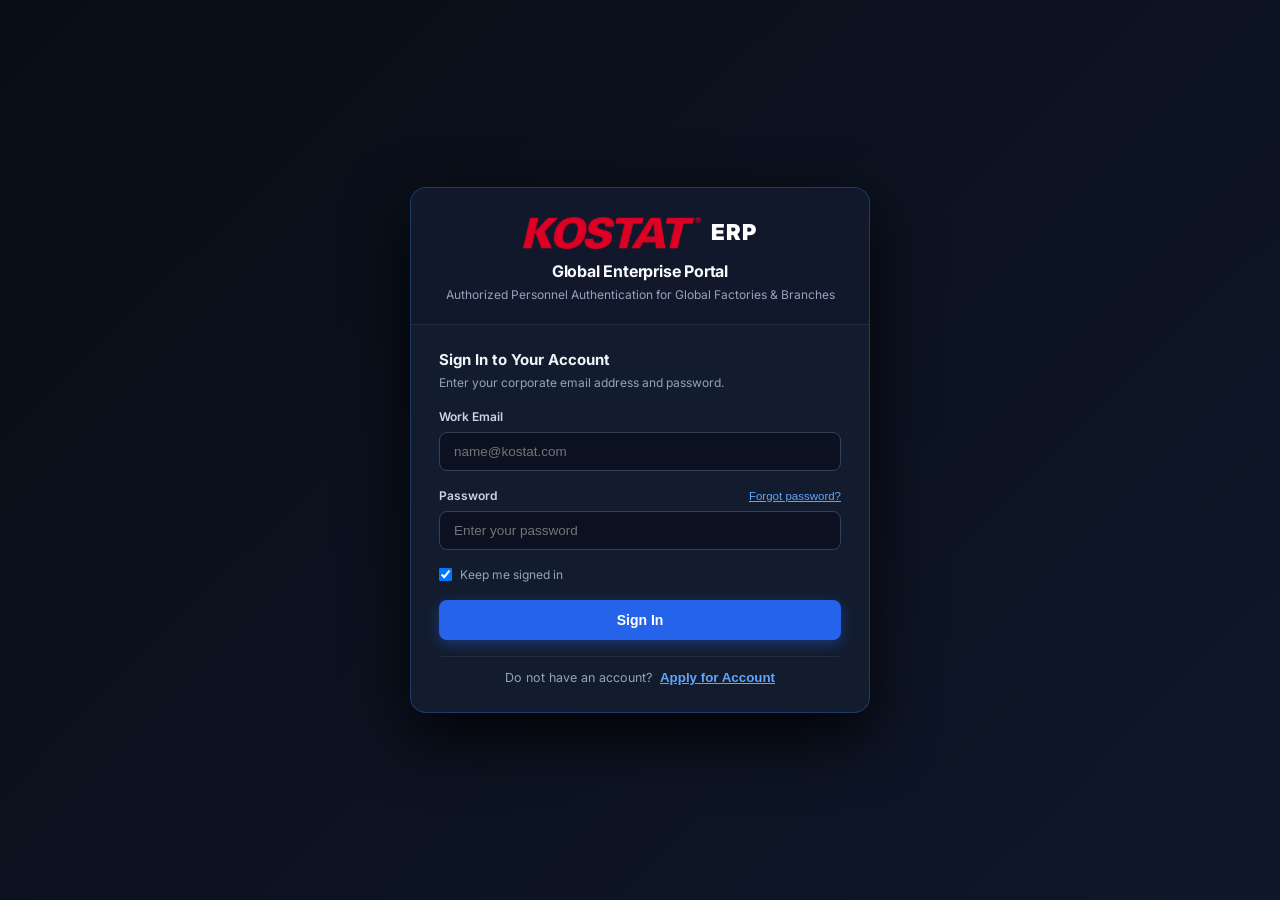
==== index.html @ 72740416 "Deploy KOSTAT ERP Mobile WebApp v1.0.197" ====
<!DOCTYPE html>
<html lang="ko">
<head>
  <meta charset="UTF-8" />
  <meta name="viewport" content="width=device-width, initial-scale=1.0, maximum-scale=1.0, user-scalable=no, viewport-fit=cover" />
  <meta name="theme-color" content="#12141a" />
  <meta name="description" content="KOSTAT ERP Registrar 챗봇 및 원격 업무 지원 모바일 시스템" />
  <title>KOSTAT ERP 모바일 챗봇</title>
  <link rel="manifest" href="manifest.json" />
  
  <!-- iOS PWA (Progressive Web App) Native Support -->
  <meta name="apple-mobile-web-app-capable" content="yes">
  <meta name="apple-mobile-web-app-status-bar-style" content="black-translucent">
  <meta name="apple-mobile-web-app-title" content="KOSTAT ERP">
  <link rel="apple-touch-icon" href="icon.png">
  
  <link rel="stylesheet" href="app.css?v=1.0.197" />
  <!-- Google Fonts: Inter & Noto Sans KR -->
  <link rel="preconnect" href="https://fonts.googleapis.com">
  <link rel="preconnect" href="https://fonts.gstatic.com" crossorigin>
  <link href="https://fonts.googleapis.com/css2?family=Inter:wght@400;500;600;700&family=Noto+Sans+KR:wght@400;500;700&display=swap" rel="stylesheet">
</head>
<body class="dark-theme">
  <!-- ========================================== -->
  <!-- KOSTAT ERP GLOBAL AUTH LANDING PAGE OVERLAY -->
  <!-- ========================================== -->
  <div id="authLandingOverlay" style="position:fixed; inset:0; z-index:99999; background:linear-gradient(135deg, #090d16 0%, #0f172a 100%); display:flex; align-items:center; justify-content:center; padding:20px; overflow-y:auto;">
    <div style="width:100%; max-width:460px; background:#131c2e; border:1px solid rgba(59,130,246,0.3); border-radius:16px; box-shadow:0 24px 64px rgba(0,0,0,0.85); overflow:hidden; display:flex; flex-direction:column;">
      
      <!-- Brand & Header -->
      <div style="padding:28px 28px 20px 28px; text-align:center; border-bottom:1px solid rgba(255,255,255,0.08); background:rgba(15,23,42,0.6);">
        <div style="display:inline-flex; align-items:center; gap:10px; margin-bottom:10px;">
          <img src="logo.png" style="height:32px; object-fit:contain;" alt="KOSTAT" />
          <span style="font-size:22px; font-weight:900; letter-spacing:1px; color:#ffffff;">ERP</span>
        </div>
        <div style="font-size:16px; font-weight:700; color:#f8fafc; letter-spacing:-0.2px;">Global Enterprise Portal</div>
        <div style="font-size:12px; color:#94a3b8; margin-top:4px; line-height:1.4;">Authorized Personnel Authentication for Global Factories & Branches</div>
      </div>

      <div style="padding:24px 28px;">
        <!-- 1. SIGN IN VIEW (DEFAULT) -->
        <div id="landingSignInView" style="display:flex; flex-direction:column; gap:16px;">
          <div>
            <div style="font-size:15px; font-weight:700; color:#f1f5f9;">Sign In to Your Account</div>
            <div style="font-size:12px; color:#94a3b8; margin-top:2px;">Enter your corporate email address and password.</div>
          </div>

          <div>
            <label style="display:block; font-size:12px; font-weight:600; color:#cbd5e1; margin-bottom:6px;">Work Email</label>
            <input type="email" id="landingLoginEmail" placeholder="name@kostat.com" style="width:100%; box-sizing:border-box; padding:11px 14px; background:#0b1120; border:1px solid #334155; border-radius:8px; color:#f8fafc; font-size:13.5px;" />
          </div>

          <div>
            <div style="display:flex; justify-content:space-between; align-items:center; margin-bottom:6px;">
              <label style="font-size:12px; font-weight:600; color:#cbd5e1;">Password</label>
              <button type="button" onclick="switchLandingView('reset')" style="background:none; border:none; color:#60a5fa; font-size:11.5px; cursor:pointer; text-decoration:underline;">Forgot password?</button>
            </div>
            <input type="password" id="landingLoginPassword" placeholder="Enter your password" style="width:100%; box-sizing:border-box; padding:11px 14px; background:#0b1120; border:1px solid #334155; border-radius:8px; color:#f8fafc; font-size:13.5px;" />
          </div>

          <div style="display:flex; align-items:center; justify-content:space-between;">
            <label style="display:inline-flex; align-items:center; gap:8px; cursor:pointer; font-size:12px; color:#94a3b8;">
              <input type="checkbox" id="landingRememberMe" checked style="cursor:pointer;" />
              <span>Keep me signed in</span>
            </label>
          </div>

          <div id="landingLoginError" style="display:none; padding:10px 14px; background:rgba(239,68,68,0.15); border:1px solid rgba(239,68,68,0.35); border-radius:8px; color:#fca5a5; font-size:12px; line-height:1.45;"></div>

          <button type="button" id="btnLandingSignIn" onclick="handleLandingSignIn()" style="width:100%; padding:12px; background:#2563eb; color:#ffffff; font-size:14px; font-weight:700; border:none; border-radius:8px; cursor:pointer; box-shadow:0 4px 14px rgba(37,99,235,0.4); transition:all 0.15s ease;">Sign In</button>

          <div style="text-align:center; padding-top:12px; border-top:1px solid rgba(255,255,255,0.06); font-size:12.5px; color:#94a3b8;">
            Do not have an account? 
            <button type="button" onclick="switchLandingView('signup')" style="background:none; border:none; color:#60a5fa; font-weight:700; cursor:pointer; text-decoration:underline; margin-left:4px;">Apply for Account</button>
          </div>
        </div>

        <!-- 2. CREATE ACCOUNT / SIGN UP VIEW -->
        <div id="landingSignUpView" style="display:none; flex-direction:column; gap:14px;">
          <div>
            <div style="font-size:15px; font-weight:700; color:#f1f5f9;">Apply for Corporate Account</div>
            <div style="font-size:12px; color:#94a3b8; margin-top:2px;">Account requires administrative verification prior to activation.</div>
          </div>

          <div>
            <label style="display:block; font-size:12px; font-weight:600; color:#cbd5e1; margin-bottom:5px;">Corporate Email</label>
            <input type="email" id="landingRegEmail" placeholder="id@kostat.com" style="width:100%; box-sizing:border-box; padding:10px 12px; background:#0b1120; border:1px solid #334155; border-radius:8px; color:#f8fafc; font-size:13px;" />
          </div>

          <div>
            <label style="display:block; font-size:12px; font-weight:600; color:#cbd5e1; margin-bottom:5px;">Password (Min. 6 characters)</label>
            <input type="password" id="landingRegPassword" placeholder="Create password" style="width:100%; box-sizing:border-box; padding:10px 12px; background:#0b1120; border:1px solid #334155; border-radius:8px; color:#f8fafc; font-size:13px;" />
          </div>

          <div>
            <label style="display:block; font-size:12px; font-weight:600; color:#cbd5e1; margin-bottom:5px;">Full Name</label>
            <input type="text" id="landingRegName" placeholder="e.g. John Doe / 홍길동" style="width:100%; box-sizing:border-box; padding:10px 12px; background:#0b1120; border:1px solid #334155; border-radius:8px; color:#f8fafc; font-size:13px;" />
          </div>

          <div>
            <label style="display:block; font-size:12px; font-weight:600; color:#cbd5e1; margin-bottom:5px;">Department / Location</label>
            <input type="text" id="landingRegDept" placeholder="e.g. Overseas Sales, Vietnam Factory, Taichang, Huizhou, PH, Gimpo" style="width:100%; box-sizing:border-box; padding:10px 12px; background:#0b1120; border:1px solid #334155; border-radius:8px; color:#f8fafc; font-size:13px;" />
          </div>

          <div id="landingRegError" style="display:none; padding:10px 14px; background:rgba(239,68,68,0.15); border:1px solid rgba(239,68,68,0.35); border-radius:8px; color:#fca5a5; font-size:12px; line-height:1.45;"></div>

          <button type="button" id="btnLandingSignUp" onclick="handleLandingSignUp()" style="width:100%; padding:12px; background:#2563eb; color:#ffffff; font-size:14px; font-weight:700; border:none; border-radius:8px; cursor:pointer; margin-top:4px;">Submit Application</button>

          <div style="text-align:center; padding-top:10px; border-top:1px solid rgba(255,255,255,0.06); font-size:12.5px; color:#94a3b8;">
            Already have an account? 
            <button type="button" onclick="switchLandingView('signin')" style="background:none; border:none; color:#60a5fa; font-weight:700; cursor:pointer; text-decoration:underline; margin-left:4px;">Back to Sign In</button>
          </div>
        </div>

        <!-- 3. PENDING APPROVAL VIEW -->
        <div id="landingPendingView" style="display:none; flex-direction:column; gap:16px; text-align:center; padding:10px 0;">
          <div style="font-size:17px; font-weight:800; color:#fbbf24;">Account Authorization Pending</div>
          <div style="font-size:13px; color:#cbd5e1; line-height:1.6; word-break:keep-all;">
            Your registration request has been submitted successfully.<br/>
            An administrator (<strong style="color:#60a5fa;">teokim@kostat.com</strong>) must verify your account and grant tab permissions before you can enter the portal.
          </div>
          <div id="landingPendingDetails" style="padding:12px 16px; background:#0b1120; border:1px solid #334155; border-radius:8px; font-size:12px; color:#94a3b8; text-align:left; line-height:1.6;"></div>
          <div style="font-size:12px; color:#64748b;">Please contact the system manager to expedite your approval.</div>
          <button type="button" onclick="handleLandingSignOut()" style="width:100%; padding:10px; background:#1e293b; border:1px solid #334155; color:#f8fafc; font-size:13px; font-weight:600; border-radius:8px; cursor:pointer;">Sign Out</button>
        </div>

        <!-- 4. FORGOT PASSWORD VIEW -->
        <div id="landingResetView" style="display:none; flex-direction:column; gap:14px;">
          <div>
            <div style="font-size:15px; font-weight:700; color:#f1f5f9;">Reset Your Password</div>
            <div style="font-size:12px; color:#94a3b8; margin-top:2px;">Enter your registered work email to receive a password reset link.</div>
          </div>

          <div>
            <label style="display:block; font-size:12px; font-weight:600; color:#cbd5e1; margin-bottom:5px;">Work Email</label>
            <input type="email" id="landingResetEmail" placeholder="name@kostat.com" style="width:100%; box-sizing:border-box; padding:10px 12px; background:#0b1120; border:1px solid #334155; border-radius:8px; color:#f8fafc; font-size:13px;" />
          </div>

          <div id="landingResetNotice" style="display:none; padding:10px 14px; border-radius:8px; font-size:12px; line-height:1.45;"></div>

          <button type="button" id="btnLandingSendReset" onclick="handleLandingSendReset()" style="width:100%; padding:12px; background:#2563eb; color:#ffffff; font-size:14px; font-weight:700; border:none; border-radius:8px; cursor:pointer;">Send Password Reset Link</button>

          <div style="text-align:center; padding-top:10px; border-top:1px solid rgba(255,255,255,0.06); font-size:12.5px; color:#94a3b8;">
            Remember your password? 
            <button type="button" onclick="switchLandingView('signin')" style="background:none; border:none; color:#60a5fa; font-weight:700; cursor:pointer; text-decoration:underline; margin-left:4px;">Back to Sign In</button>
          </div>
        </div>

      </div>
    </div>
  </div>

  <!-- 최상단 상태바 및 헤더 -->
  <header class="app-header">
    <div class="header-left">
      <div class="brand-logo">
        <img src="logo.png" class="brand-img" alt="KOSTAT" />
        <span class="logo-title">ERP</span>
      </div>
    </div>
    
    <div class="header-right">
      <button class="icon-btn" id="btnAdminUsers" onclick="openAdminUsersModal()" title="사용자 권한 관리" style="display:none; width:auto; height:34px; padding:0 10px; font-size:12px; font-weight:700; border-radius:6px; color:#fff; background:var(--primary); border:none; cursor:pointer;">권한 관리</button>
      <button class="icon-btn" id="btnAuthUser" onclick="openAuthModal()" title="사내 로그인 / 계정 상태" style="width:auto; height:34px; padding:0 10px; font-size:12px; font-weight:700; border-radius:6px; color:var(--text-primary); background:var(--bg-card-sub); border:1px solid var(--border-color); display:inline-flex; align-items:center; gap:6px; cursor:pointer;"><span id="authUserLabel">로그인</span></button>
      <button class="icon-btn" id="btnToggleLang" onclick="toggleAppLanguage()" title="Language Switch (한국어 / English)" style="width:auto; min-width:38px; height:34px; padding:0 8px; font-size:11.5px; font-weight:700; border-radius:6px; color:var(--primary-light); background:var(--bg-card-sub); border:1px solid var(--border-accent); display:inline-flex; align-items:center; justify-content:center; cursor:pointer;">EN</button>
      <button class="icon-btn" id="btnRefresh" title="새로고침">
        <svg width="20" height="20" viewBox="0 0 24 24" fill="none" stroke="currentColor" stroke-width="2"><path d="M23 4v6h-6M1 20v-6h6M3.51 9a9 9 0 0114.85-3.36L23 10M1 14l4.64 4.36A9 9 0 0020.49 15"/></svg>
      </button>
      <button class="icon-btn" id="btnSettings" title="설정/업데이트">
        <svg width="20" height="20" viewBox="0 0 24 24" fill="none" stroke="currentColor" stroke-width="2"><circle cx="12" cy="12" r="3"/><path d="M19.4 15a1.65 1.65 0 00.33 1.82l.06.06a2 2 0 010 2.83 2 2 0 01-2.83 0l-.06-.06a1.65 1.65 0 00-1.82-.33 1.65 1.65 0 00-1 1.51V21a2 2 0 01-2 2 2 2 0 01-2-2v-.09A1.65 1.65 0 009 19.4a1.65 1.65 0 00-1.82.33l-.06.06a2 2 0 01-2.83 0 2 2 0 010-2.83l.06-.06a1.65 1.65 0 00.33-1.82 1.65 1.65 0 00-1.51-1H3a2 2 0 01-2-2 2 2 0 012-2h.09A1.65 1.65 0 004.6 9a1.65 1.65 0 00-.33-1.82l-.06-.06a2 2 0 010-2.83 2 2 0 012.83 0l.06.06a1.65 1.65 0 001.82.33H9a1.65 1.65 0 001-1.51V3a2 2 0 012-2 2 2 0 012 2v.09a1.65 1.65 0 001 1.51 1.65 1.65 0 001.82-.33l.06-.06a2 2 0 012.83 0 2 2 0 010 2.83l-.06.06a1.65 1.65 0 00-.33 1.82V9a1.65 1.65 0 001.51 1H21a2 2 0 012 2 2 2 0 01-2 2h-.09a1.65 1.65 0 00-1.51 1z"/></svg>
      </button>
    </div>
  </header>

  <!-- 메인 레이아웃 컨테이너 (전체 화면 통합 뷰어) -->
  <main class="app-layout" id="appLayout">
    
    <!-- 데이터 뷰어 (전체 화면 탭 시스템) -->
    <section class="panel-viewer full-width" id="panelViewer">
      
      <!-- 서브 뷰 네비게이션 헤더 -->
      <div class="viewer-nav-bar">
        <button class="viewer-tab-btn active" data-target="viewDashboard" id="tabBtnDashboard">대시보드</button>
        <button class="viewer-tab-btn" data-target="viewShipPlan">출하 계획</button>
        <button class="viewer-tab-btn" data-target="viewQuotations">견적서</button>
        <button class="viewer-tab-btn" data-target="viewContractReviews">계약검토서</button>
        <button class="viewer-tab-btn" data-target="viewSalesNotes" id="tabBtnSalesNotes">영업사항</button>
        <button class="viewer-tab-btn" data-target="viewDrawings" id="tabBtnDrawings">도면</button>
        <button class="viewer-tab-btn" data-target="viewStock" id="tabBtnStock">재고 현황리스트</button>
        <button class="viewer-tab-btn" data-target="viewFeedback">기능 요청</button>
        <button class="viewer-tab-btn" data-target="viewChatbot" id="tabBtnChatbot">FAQ 챗봇</button>
        <button class="viewer-tab-btn" data-target="viewFaq">사내 FAQ</button>
        <button class="viewer-tab-btn" data-target="viewArchive">자료실</button>
        <button class="viewer-tab-btn" data-target="viewLab">실험실</button>
      </div>

      <!-- 1. 출하 계획 뷰 -->
      <div class="viewer-content-card" id="viewShipPlan" style="display:none;">
        <div class="viewer-card-header">
          <div class="viewer-title-group">
            <h3>출하 계획 (Ship Plan)</h3>
            <span class="count-badge" id="shipPlanStatusBadge">0건</span>
            <div class="connection-pill" id="connStatusPill" style="display:inline-flex; align-items:center;">
              <span class="status-dot online" id="statusDot"></span>
              <span class="status-text" id="statusText">2026년 9월 15일 자 데이터 적용 중</span>
            </div>
          </div>
          <div class="viewer-tools">
            <input type="text" id="shipPlanCustomerInput" class="compact-search" placeholder="고객사 검색..." style="width: 130px;" />
            <input type="text" id="shipPlanPartInput" class="compact-search" placeholder="부품명/PO/인보이스..." />
            <select id="shipPlanPageSizeSelect" class="compact-select" title="페이지당 표시 건수">
              <option value="50">50개씩</option>
              <option value="100">100개씩</option>
              <option value="150">150개씩</option>
              <option value="200">200개씩</option>
            </select>
            <button class="action-btn-sm primary" id="btnSearchShipPlan">조회</button>
            <button class="action-btn-sm" id="btnReloadShipPlan">새로고침</button>
            <button class="action-btn-sm warning" id="btnOpenAdminDbModal" title="관리자 전용 출하 엑셀 DB 업데이트">DB 업데이트</button>
          </div>
        </div>
        <div class="table-responsive-wrapper" style="border-radius: var(--radius-md) var(--radius-md) 0 0;">
          <table class="modern-table" id="shipPlanTable">
            <thead>
              <tr>
                <th>출고일</th><th>선적일</th><th>고객사</th><th>PO번호</th><th>부품번호</th><th>수량</th><th>잔여</th><th>Invoice No</th><th>선적수량</th>
              </tr>
            </thead>
            <tbody id="shipPlanTbody">
              <tr><td colspan="9" class="text-center py-4">출하 계획 데이터를 불러오는 중입니다...</td></tr>
            </tbody>
          </table>
        </div>
        <!-- 출하 계획 하단 페이지네이션 컨트롤러 -->
        <div class="pagination-container" id="shipPlanPagination">
          <div class="pagination-info" id="shipPlanPageInfo">0 / 0 페이지 (총 0건)</div>
          <div class="pagination-controls" id="shipPlanPageControls">
            <!-- 동적 페이지 번호 버튼 생성 -->
          </div>
        </div>
      </div>
      <!-- 1-2. 대시보드 (Dashboard) 뷰 (기본 활성) -->
      <div class="viewer-content-card active" id="viewDashboard" style="display:flex; padding:0; height:100%; overflow:hidden;">
        <!-- ===== 대시보드 (Catlendar 글로벌 스마트 워크스페이스) ===== -->
        <div class="lab-sub-panel" id="labSubDashboard" style="display:block; height:100%; overflow-y:auto; overflow-x:hidden;">
          <div class="catlendar-layout">
            <!-- 1. 좌측 미니 네비게이션 사이드바 -->
            <aside class="catlendar-sidebar">
              <div class="cat-logo-box" title="KOSTAT Catlendar">
                <svg width="24" height="24" viewBox="0 0 24 24" fill="none" stroke="#3b82f6" stroke-width="2" stroke-linecap="round" stroke-linejoin="round">
                  <rect x="3" y="4" width="18" height="18" rx="2" ry="2"></rect>
                  <line x1="16" y1="2" x2="16" y2="6"></line>
                  <line x1="8" y1="2" x2="8" y2="6"></line>
                  <line x1="3" y1="10" x2="21" y2="10"></line>
                  <circle cx="12" cy="15" r="1.5" fill="#3b82f6"></circle>
                </svg>
              </div>
              <button class="cat-pink-plus-btn" onclick="openCatQuickAddModal()" title="빠른 추가">
                <svg viewBox="0 0 24 24" width="20" height="20" fill="none" stroke="#ffffff" stroke-width="2.5" stroke-linecap="round"><line x1="12" y1="5" x2="12" y2="19"></line><line x1="5" y1="12" x2="19" y2="12"></line></svg>
              </button>
              <nav class="cat-nav-menu">
                <button class="cat-nav-item active" id="catNavBtnHome" onclick="catNavFilter('all', this)">
                  <svg viewBox="0 0 24 24" width="18" height="18" fill="none" stroke="currentColor" stroke-width="2" stroke-linecap="round"><rect x="3" y="3" width="7" height="7"></rect><rect x="14" y="3" width="7" height="7"></rect><rect x="14" y="14" width="7" height="7"></rect><rect x="3" y="14" width="7" height="7"></rect></svg>
                  <span id="catSidebarHomeText">홈</span>
                </button>
                <button class="cat-nav-item" id="catNavBtnCalendar" onclick="catNavFilter('calendar', this)">
                  <svg viewBox="0 0 24 24" width="18" height="18" fill="none" stroke="currentColor" stroke-width="2" stroke-linecap="round"><rect x="3" y="4" width="18" height="18" rx="2" ry="2"></rect><line x1="16" y1="2" x2="16" y2="6"></line><line x1="8" y1="2" x2="8" y2="6"></line><line x1="3" y1="10" x2="21" y2="10"></line></svg>
                  <span id="catSidebarCalendarText">캘린더</span>
                </button>
                <button class="cat-nav-item" id="catNavBtnTodo" onclick="catNavFilter('todo', this)">
                  <svg viewBox="0 0 24 24" width="18" height="18" fill="none" stroke="currentColor" stroke-width="2" stroke-linecap="round"><polyline points="9 11 12 14 22 4"></polyline><path d="M21 12v7a2 2 0 0 1-2 2H5a2 2 0 0 1-2-2V5a2 2 0 0 1 2-2h11"></path></svg>
                  <span id="catSidebarTodoText">할일</span>
                </button>
                <button class="cat-nav-item" id="catNavBtnNote" onclick="catNavFilter('note', this)">
                  <svg viewBox="0 0 24 24" width="18" height="18" fill="none" stroke="currentColor" stroke-width="2" stroke-linecap="round"><path d="M14 2H6a2 2 0 0 0-2 2v16a2 2 0 0 0 2 2h12a2 2 0 0 0 2-2V8z"></path><polyline points="14 2 14 8 20 8"></polyline><line x1="16" y1="13" x2="8" y2="13"></line><line x1="16" y1="17" x2="8" y2="17"></line></svg>
                  <span id="catSidebarNoteText">기록</span>
                </button>
                <button class="cat-nav-item" id="catNavBtnSettings" onclick="catNavFilter('settings', this)">
                  <svg viewBox="0 0 24 24" width="18" height="18" fill="none" stroke="currentColor" stroke-width="2" stroke-linecap="round"><circle cx="12" cy="12" r="3"></circle><path d="M19.4 15a1.65 1.65 0 0 0 .33 1.82l.06.06a2 2 0 0 1 0 2.83 2 2 0 0 1-2.83 0l-.06-.06a1.65 1.65 0 0 0-1.82-.33 1.65 1.65 0 0 0-1 1.51V21a2 2 0 0 1-2 2 2 2 0 0 1-2-2v-.09A1.65 1.65 0 0 0 9 19.4a1.65 1.65 0 0 0-1.82.33l-.06.06a2 2 0 0 1-2.83 0 2 2 0 0 1 0-2.83l.06-.06a1.65 1.65 0 0 0 .33-1.82 1.65 1.65 0 0 0-1.51-1H3a2 2 0 0 1-2-2 2 2 0 0 1 2-2h.09A1.65 1.65 0 0 0 4.6 9a1.65 1.65 0 0 0-.33-1.82l-.06-.06a2 2 0 0 1 0-2.83 2 2 0 0 1 2.83 0l.06.06a1.65 1.65 0 0 0 1.82.33H9a1.65 1.65 0 0 0 1-1.51V3a2 2 0 0 1 2-2 2 2 0 0 1 2 2v.09a1.65 1.65 0 0 0 1 1.51 1.65 1.65 0 0 0 1.82-.33l.06-.06a2 2 0 0 1 2.83 0 2 2 0 0 1 0 2.83l-.06.06a1.65 1.65 0 0 0-.33 1.82V9a1.65 1.65 0 0 0 1.51 1H21a2 2 0 0 1 2 2 2 2 0 0 1-2 2h-.09a1.65 1.65 0 0 0-1.51 1z"></path></svg>
                  <span id="catSidebarSettingsText">설정</span>
                </button>
              </nav>
              <div class="cat-sidebar-footer">
                <button class="cat-sidebar-footer-btn" onclick="toggleCatSidebar(this)" title="사이드바 축소">
                  <svg viewBox="0 0 24 24" width="16" height="16" fill="none" stroke="currentColor" stroke-width="2" stroke-linecap="round"><polyline points="15 18 9 12 15 6"></polyline></svg>
                  <span id="catSidebarCollapseText">축소</span>
                </button>
              </div>
            </aside>

            <!-- 2. 메인 대시보드 콘텐츠 영역 -->
            <main class="catlendar-main">
              <!-- 헤더 -->
              <div class="cat-main-header">
                <div class="cat-header-title-box">
                  <h2 class="cat-page-title" id="catMainHeaderTitle">대시보드</h2>
                  <span class="cat-page-subtitle" id="catMainHeaderSub">글로벌 캘린더 & 스마트 워크스페이스</span>
                </div>
                <div class="cat-header-actions">
                  <button id="catBtnLayout" class="cat-btn-outline" onclick="openCatLayoutModal()" title="위젯 순서 및 위치 변경">
                    <svg viewBox="0 0 24 24" width="14" height="14" fill="none" stroke="currentColor" stroke-width="2" stroke-linecap="round"><polyline points="16 3 21 3 21 8"></polyline><line x1="4" y1="20" x2="21" y2="3"></line><polyline points="21 16 21 21 16 21"></polyline><line x1="15" y1="15" x2="21" y2="21"></line><polyline points="4 8 4 3 9 3"></polyline></svg>
                    <span id="catBtnLayoutText">레이아웃 변경</span>
                  </button>
                  <button id="catBtnAddWidget" class="cat-btn-outline" onclick="openCatWidgetModal()" title="위젯 노출 설정">
                    <svg viewBox="0 0 24 24" width="14" height="14" fill="none" stroke="currentColor" stroke-width="2" stroke-linecap="round"><line x1="12" y1="5" x2="12" y2="19"></line><line x1="5" y1="12" x2="19" y2="12"></line></svg>
                    <span id="catBtnAddWidgetText">위젯 추가</span>
                  </button>
                </div>
              </div>

              <!-- ========================================================= -->
              <!-- 서브뷰 1: 홈 대시보드 (전체 위젯 종합 화면) -->
              <!-- ========================================================= -->
              <div class="cat-subview active" id="catViewHome">
                <!-- 2단 동적 레이아웃 그리드 (동적 가변 flex 레이아웃) -->
                <div class="catlendar-grid">
                  <!-- 대시보드 비어있을 때 안내 (클린 캔버스) -->
                  <div id="catEmptyDashboardNotice" class="cat-empty-dashboard" style="display:none;">
                    <div class="cat-empty-content-box">
                      <div class="cat-empty-icon-wrap">
                        <svg viewBox="0 0 24 24" width="36" height="36" fill="none" stroke="currentColor" stroke-width="1.8">
                          <rect x="3" y="3" width="18" height="18" rx="2" ry="2"></rect>
                          <line x1="12" y1="8" x2="12" y2="16"></line>
                          <line x1="8" y1="12" x2="16" y2="12"></line>
                        </svg>
                      </div>
                      <h3 class="cat-empty-title" id="catEmptyTitle">나만의 대시보드를 직접 구성해 보세요</h3>
                      <p class="cat-empty-desc" id="catEmptyDesc">
                        현재 활성화된 위젯이 없습니다. 우측 상단의 <strong>'+ 위젯 추가'</strong> 버튼을 클릭하여 원하는 업무 위젯(캘린더, 영업현황, 할일, 메모, 북마크 등)을 자유롭게 배치할 수 있습니다.
                      </p>
                      <div class="cat-empty-actions">
                        <button class="cat-mini-add-btn" style="padding:10px 22px; font-size:13.5px;" onclick="openCatWidgetModal()" id="catEmptyBtnAdd">+ 위젯 추가하기</button>
                        <button class="cat-btn-outline" style="padding:10px 18px; font-size:13px;" onclick="selectCatDefaultWidgets()" id="catEmptyBtnPreset">추천 위젯 세트 불러오기</button>
                      </div>
                    </div>
                  </div>

                  <!-- 상단 전폭 위젯 컨테이너 (사용자가 전폭 확대한 위젯 배치) -->
                  <div class="cat-full-container" id="catColFullTop"></div>

                  <!-- 좌측 컬럼 컨테이너 -->
                  <div class="cat-column" id="catColLeft">
                    <!-- 위젯: 캘린더 -->
                    <div class="cat-calendar-card cat-widget-card" id="widgetCalendar" data-widget-id="calendar" draggable="true">
                      <div class="cat-cal-header">
                        <div class="cat-cal-title-nav">
                          <span class="cat-cal-month-title" id="catCalMonthTitle">2026년 10월</span>
                          <div class="cat-cal-nav-btns">
                            <button class="cat-cal-nav-btn" onclick="changeCatCalMonth(-1)" title="이전 달">
                              <svg viewBox="0 0 24 24" width="14" height="14" fill="none" stroke="currentColor" stroke-width="2.5"><polyline points="15 18 9 12 15 6"></polyline></svg>
                            </button>
                            <button class="cat-cal-nav-btn" onclick="changeCatCalMonth(1)" title="다음 달">
                              <svg viewBox="0 0 24 24" width="14" height="14" fill="none" stroke="currentColor" stroke-width="2.5"><polyline points="9 18 15 12 9 6"></polyline></svg>
                            </button>
                          </div>
                          <button class="cat-cal-today-btn" onclick="goToCatCalToday()" id="catCalTodayBtn">오늘</button>
                        </div>
                        <div style="display:flex; align-items:center; gap:8px;">
                          <button class="cat-link-btn" onclick="catNavFilter('calendar')" id="catCalFullViewBtn">전체 보기</button>
                          <button class="cat-mini-add-btn" onclick="openCatScheduleAddModal(CatDashboardState.selectedDate)" id="catCalNewSchedBtn">+ 새 일정</button>
                          <button class="cat-card-close-btn" onclick="toggleCatWidgetVisibility('calendar', false)" title="위젯 숨기기">&times;</button>
                        </div>
                      </div>

                      <!-- 국가 연휴 토글 칩 (틱 기능: 클릭하여 해당 국가 연휴 제외/포함) -->
                      <div class="cat-country-filter-section">
                        <div class="cat-country-filter-title">고객사 및 해외공장 연휴 표시 (틱으로 선택/제외):</div>
                        <div class="cat-country-chips" id="catCountryChips">
                          <!-- JS 동적 생성 -->
                        </div>
                      </div>

                      <!-- 요일 헤더 -->
                      <div class="cat-cal-weekdays">
                        <div class="cat-weekday sun">일</div>
                        <div class="cat-weekday">월</div>
                        <div class="cat-weekday">화</div>
                        <div class="cat-weekday">수</div>
                        <div class="cat-weekday">목</div>
                        <div class="cat-weekday">금</div>
                        <div class="cat-weekday sat">토</div>
                      </div>

                      <!-- 날짜 그리드 -->
                      <div class="cat-cal-grid" id="catCalDaysGrid">
                        <!-- JS 동적 생성 -->
                      </div>

                      <!-- 선택 일자 미니 일정 관리 패널 -->
                      <div id="catCalSelectedDayPanel" class="cat-cal-selected-panel">
                        <!-- JS 동적 렌더링 -->
                      </div>
                    </div>

                    <!-- 위젯: 영업사항 - 프로젝트 개발 현황 -->
                    <div class="cat-widget-card" id="widgetSalesProjects" data-widget-id="widgetSalesProjects" draggable="true">
                      <div class="cat-widget-header">
                        <div style="display:flex; align-items:center; gap:8px;">
                          <span class="cat-widget-title">영업사항 - 프로젝트 개발 현황</span>
                          <span class="cat-badge-pill" id="catSalesProjCountBadge">0건</span>
                        </div>
                        <div style="display:flex; align-items:center; gap:8px;">
                          <button class="cat-link-btn" onclick="goToSalesTab('project')">영업사항 바로가기</button>
                          <button class="cat-card-close-btn" onclick="toggleCatWidgetVisibility('widgetSalesProjects', false)" title="위젯 숨기기">&times;</button>
                        </div>
                      </div>
                      <div style="display:flex; gap:8px; align-items:center;">
                        <input type="text" id="catSalesProjSearchInput" class="compact-search" placeholder="고객사/PN/PO 검색..." style="flex:1;" oninput="renderCatSalesProjects(this.value)">
                        <button class="action-btn-sm primary" onclick="goToSalesTab('project')">+ 등록</button>
                      </div>
                      <div class="cat-sales-table-wrap" style="max-height:260px; overflow-y:auto;">
                        <table class="cat-sales-table">
                          <thead>
                            <tr>
                              <th>고객사</th>
                              <th>국가</th>
                              <th>아이템</th>
                              <th>P/N</th>
                              <th>진행 Type</th>
                              <th>PO/견적번호</th>
                              <th>일정/승인</th>
                            </tr>
                          </thead>
                          <tbody id="catSalesProjTbody">
                            <!-- JS 렌더링 -->
                          </tbody>
                        </table>
                      </div>
                    </div>
                  </div>

                  <!-- 우측 컬럼 컨테이너 -->
                  <div class="cat-column cat-widgets-col" id="catColRight">
                    <!-- 위젯 1: 날씨 -->
                    <div class="cat-widget-card" id="widgetWeather" data-widget-id="weather" draggable="true">
                      <div class="cat-widget-header">
                        <div class="cat-weather-title-wrap">
                          <span class="cat-widget-title">날씨</span>
                          <span class="cat-weather-cur-text" id="catWeatherCurText">(현재: 18° 맑음 최고 22° / 최저 14°)</span>
                        </div>
                        <div style="display:flex; align-items:center; gap:8px;">
                          <select id="catWeatherCitySelect" class="cat-weather-select" onchange="onCatCityChange(this.value)">
                            <option value="seoul">서울 (본사)</option>
                            <option value="shanghai">상하이 (태창)</option>
                            <option value="huizhou">혜주 (중국)</option>
                            <option value="tokyo">도쿄 (일본)</option>
                            <option value="manila">마닐라 (필리핀)</option>
                            <option value="taipei">타이베이 (대만)</option>
                            <option value="kl">쿠알라룸푸르</option>
                            <option value="singapore">싱가포르</option>
                            <option value="hcm">호치민 (베트남)</option>
                          </select>
                          <button class="cat-card-close-btn" onclick="toggleCatWidgetVisibility('weather', false)" title="위젯 숨기기">&times;</button>
                        </div>
                      </div>
                      <div class="cat-weather-forecast-list" id="catWeatherForecastList">
                        <!-- JS 5일 예보 카드 -->
                      </div>
                    </div>

                    <!-- 위젯 2: 빠른 입력 -->
                    <div class="cat-widget-card" id="widgetQuickInput" data-widget-id="quickInput" draggable="true">
                      <div class="cat-widget-header">
                        <span class="cat-widget-title">빠른 입력</span>
                        <div style="display:flex; align-items:center; gap:8px;">
                          <div class="cat-quick-tabs">
                            <button class="cat-quick-tab active" data-type="schedule" onclick="selectCatQuickType('schedule', this)">일정</button>
                            <button class="cat-quick-tab" data-type="todo" onclick="selectCatQuickType('todo', this)">할일</button>
                            <button class="cat-quick-tab" data-type="note" onclick="selectCatQuickType('note', this)">기록</button>
                          </div>
                          <button class="cat-card-close-btn" onclick="toggleCatWidgetVisibility('quickInput', false)" title="위젯 숨기기">&times;</button>
                        </div>
                      </div>
                      <div class="cat-quick-input-body">
                        <textarea id="catQuickInputText" class="cat-quick-textarea" placeholder="예: 내일 15시 회의" rows="2" onkeydown="if(event.key==='Enter' && !event.shiftKey){ event.preventDefault(); saveCatQuickInput(); }"></textarea>
                        <div class="cat-quick-actions">
                          <span class="cat-quick-label">확인하고 저장</span>
                          <button class="cat-quick-save-btn" onclick="saveCatQuickInput()" title="저장">
                            <svg viewBox="0 0 24 24" width="16" height="16" fill="none" stroke="#ffffff" stroke-width="2.5" stroke-linecap="round"><polyline points="20 6 9 17 4 12"></polyline></svg>
                          </button>
                        </div>
                      </div>
                    </div>

                    <!-- 위젯 3: 앞으로의 일정 -->
                    <div class="cat-widget-card" id="widgetUpcoming" data-widget-id="upcoming" draggable="true">
                      <div class="cat-widget-header">
                        <span class="cat-widget-title">앞으로의 일정</span>
                        <div style="display:flex; align-items:center; gap:8px;">
                          <button class="cat-link-btn" onclick="catNavFilter('calendar')">전체 보기</button>
                          <button class="cat-card-close-btn" onclick="toggleCatWidgetVisibility('upcoming', false)" title="위젯 숨기기">&times;</button>
                        </div>
                      </div>
                      <div class="cat-widget-content" id="catUpcomingList">
                        <!-- JS 일정 리스트 -->
                      </div>
                    </div>

                    <!-- 위젯 4: 기록 -->
                    <div class="cat-widget-card" id="widgetNotes" data-widget-id="notes" draggable="true">
                      <div class="cat-widget-header">
                        <span class="cat-widget-title">기록</span>
                        <div style="display:flex; align-items:center; gap:8px;">
                          <button class="cat-mini-add-btn" onclick="openCatNoteModal()">+ 작성</button>
                          <button class="cat-link-btn" onclick="catNavFilter('note')">더보기</button>
                          <button class="cat-card-close-btn" onclick="toggleCatWidgetVisibility('notes', false)" title="위젯 숨기기">&times;</button>
                        </div>
                      </div>
                      <div class="cat-widget-content" id="catNotesList">
                        <!-- JS 기록 리스트 -->
                      </div>
                      <div class="cat-note-add-row" style="display:flex; gap:6px; margin-top:10px;">
                        <input type="text" id="catInlineNoteInput" class="cat-todo-input" placeholder="+ 빠른 업무 메모 남기기 (Enter)" onkeydown="if(event.key==='Enter') submitCatInlineNote()" style="flex:1;">
                        <button class="cat-mini-add-btn" onclick="submitCatInlineNote()">기록</button>
                      </div>
                    </div>

                    <!-- 위젯 5: To-do -->
                    <div class="cat-widget-card" id="widgetTodos" data-widget-id="todos" draggable="true">
                      <div class="cat-widget-header">
                        <div class="cat-todo-title-wrap">
                          <span class="cat-widget-title" id="catWidgetTitleTodos">To-do</span>
                          <span class="cat-todo-date-tag" id="catTodoDateTag">10월 14일</span>
                          <span class="cat-badge-pill" id="catTodoCountBadge">0/0</span>
                        </div>
                        <div style="display:flex; align-items:center; gap:6px;">
                          <button class="cat-link-btn" onclick="openFlowboardAutomationModal()">자동화</button>
                          <button class="cat-link-btn" id="catWidgetTodoViewToggle" onclick="toggleFlowboardViewMode('widget')">보기: 보드</button>
                          <button class="cat-link-btn" onclick="catNavFilter('todo')">전체화면</button>
                          <button class="cat-card-close-btn" onclick="toggleCatWidgetVisibility('todos', false)" title="위젯 숨기기">&times;</button>
                        </div>
                      </div>
                      <div class="cat-widget-content flowboard-compact" id="catTodoList">
                        <!-- JS 플로우보드 칸반/리스트 렌더링 -->
                      </div>
                    </div>
                  </div>

                  <!-- 하단 전폭 위젯 컨테이너 -->
                  <div class="cat-full-container" id="catColFullBottom"></div>
                </div>
              </div>

              <!-- ========================================================= -->
              <!-- 서브뷰 2: 캘린더 & 일정 전용 관리 화면 -->
              <!-- ========================================================= -->
              <div class="cat-subview" id="catViewCalendar">
                <div class="cat-subview-header">
                  <div class="cat-subview-title-group">
                    <button class="cat-back-home-btn" onclick="catNavFilter('all')">
                      <svg viewBox="0 0 24 24" width="14" height="14" fill="none" stroke="currentColor" stroke-width="2.5"><polyline points="15 18 9 12 15 6"></polyline></svg>
                      <span class="cat-back-home-text">홈 대시보드</span>
                    </button>
                    <h3 class="cat-subview-title" id="catSubTitleCalendar">캘린더 & 일정 상세 관리</h3>
                  </div>
                  <div style="display:flex; gap:8px;">
                    <button class="cat-mini-add-btn" style="padding:7px 16px;" onclick="openCatScheduleAddModal()" id="catSubBtnNewSched">+ 새 일정 등록</button>
                  </div>
                </div>

                <div class="catlendar-grid">
                  <!-- 좌측: 대형 달력 -->
                  <div id="catFullCalContainer">
                    <!-- JS에 의해 캘린더 렌더링 복제 연동 -->
                  </div>

                  <!-- 우측: 선택된 날짜 상세 & 일정 관리 목록 -->
                  <div class="cat-widgets-col">
                    <div class="cat-widget-card">
                      <div class="cat-widget-header">
                        <div style="display:flex; align-items:center; gap:8px;">
                          <span class="cat-widget-title" id="catCalDetailDateTitle">선택 일자 일정</span>
                          <span class="cat-badge-pill" id="catCalDetailCountBadge">0건</span>
                        </div>
                        <button class="cat-mini-add-btn" onclick="openCatScheduleAddModal()" id="catCalAddSchedBtn">일정 추가</button>
                      </div>
                      <div class="cat-widget-content" id="catCalDetailEventsList" style="min-height:120px;">
                        <!-- JS 생성 -->
                      </div>
                    </div>

                    <!-- 전체 등록된 일정 목록 -->
                    <div class="cat-widget-card">
                      <div class="cat-widget-header">
                        <span class="cat-widget-title" id="catCalAllTitle">전체 등록 일정 목록</span>
                        <input type="text" id="catCalScheduleSearchInput" class="cat-search-input" style="max-width:180px; padding:4px 8px;" placeholder="일정 검색..." oninput="renderCatCalendarFullView()">
                      </div>
                      <div class="cat-widget-content" id="catCalAllSchedulesList">
                        <!-- JS 전체 일정 목록 -->
                      </div>
                    </div>
                  </div>
                </div>
              </div>

              <!-- ========================================================= -->
              <!-- 서브뷰 3: 할일 (Todos) 전용 관리 화면 -->
              <!-- ========================================================= -->
              <div class="cat-subview" id="catViewTodos">
                <div class="cat-subview-header">
                  <div class="cat-subview-title-group">
                    <button class="cat-back-home-btn" onclick="catNavFilter('all')">
                      <svg viewBox="0 0 24 24" width="14" height="14" fill="none" stroke="currentColor" stroke-width="2.5"><polyline points="15 18 9 12 15 6"></polyline></svg>
                      <span class="cat-back-home-text">홈 대시보드</span>
                    </button>
                    <h3 class="cat-subview-title" id="catSubTitleTodos">할일 플로우보드 센터</h3>
                  </div>
                  <div class="cat-filter-tabs">
                    <button class="cat-filter-tab active" data-todo-filter="all" onclick="setCatTodoFilter('all', this)"><span id="catTabTodoTextAll">전체</span> (<span id="catStatTodoAll">0</span>)</button>
                    <button class="cat-filter-tab" data-todo-filter="today" onclick="setCatTodoFilter('today', this)"><span id="catTabTodoTextToday">오늘</span> (<span id="catStatTodoToday">0</span>)</button>
                    <button class="cat-filter-tab" data-todo-filter="pending" onclick="setCatTodoFilter('pending', this)"><span id="catTabTodoTextPending">진행중</span> (<span id="catStatTodoPending">0</span>)</button>
                    <button class="cat-filter-tab" data-todo-filter="done" onclick="setCatTodoFilter('done', this)"><span id="catTabTodoTextDone">완료</span> (<span id="catStatTodoDone">0</span>)</button>
                  </div>
                </div>

                <!-- 할일 신규 등록 바 (Notion New Page Quick Bar) -->
                <div class="cat-subview-toolbar" style="display:flex; gap:8px; align-items:center; flex-wrap:wrap;">
                  <input type="date" id="catManageTodoDate" class="cat-todo-input" style="max-width:140px;">
                  <select id="catManageTodoLaneSelect" class="cat-todo-input" style="max-width:160px;">
                    <option value="not_started">시작 전 (Not started)</option>
                    <option value="in_progress">진행 중 (In progress)</option>
                    <option value="done">완료 (Done)</option>
                    <option value="todo">할일 (Todo)</option>
                    <option value="backlog">백로그 (Backlog)</option>
                  </select>
                  <select id="catManageTodoPrioritySelect" class="cat-todo-input" style="max-width:110px;">
                    <option value="">우선순위</option>
                    <option value="P1">P1 긴급</option>
                    <option value="P2">P2 높음</option>
                    <option value="P3">P3 보통</option>
                    <option value="P4">P4 낮음</option>
                  </select>
                  <input type="text" id="catManageTodoText" class="cat-todo-input" placeholder="+ New page 제목을 입력하세요..." onkeydown="if(event.key==='Enter') submitCatManageTodo()" style="flex:1; min-width:180px;">
                  <button class="cat-mini-add-btn" style="padding:9px 18px;" onclick="submitCatManageTodo()" data-action="addCatTodo" id="catManageTodoAddBtn">+ New page 등록</button>
                </div>

                <!-- 노션 스타일 보드 스튜디오 메인 카드 -->
                <div class="cat-widget-card" style="padding:16px 20px; flex:1; display:flex; flex-direction:column;">
                  <div class="notion-top-toolbar">
                    <div class="notion-db-title-wrap">
                      <span class="notion-drag-handle">+ ::</span>
                      <span class="notion-db-title" id="catManageTodoListTitle" contenteditable="true" onblur="saveNotionBoardTitle(this.textContent)">업무 보드</span>
                    </div>
                    <div class="notion-toolbar-actions">
                      <div class="flowboard-controls-wrapper">
                        <button class="flowboard-view-btn active" id="flowboardBtnKanban" onclick="setFlowboardViewMode('kanban')">보드 보기</button>
                        <button class="flowboard-view-btn" id="flowboardBtnList" onclick="setFlowboardViewMode('list')">리스트 보기</button>
                      </div>
                      <button class="notion-tool-btn" onclick="openFlowboardAutomationModal()" title="데이터베이스 자동화">
                        <svg viewBox="0 0 24 24" width="13" height="13" fill="none" stroke="currentColor" stroke-width="2.2"><polygon points="13 2 3 14 12 14 11 22 21 10 12 10 13 2"></polygon></svg>
                        <span>자동화</span>
                      </button>
                      <button class="notion-tool-btn" onclick="openFlowboardAddLaneModal()" title="컬럼 추가">+ 컬럼 추가</button>
                      <input type="text" id="catManageTodoSearch" class="flowboard-search-input" style="width:150px;" placeholder="검색..." oninput="renderCatManageTodosList()">
                      <button class="notion-new-btn-split" onclick="addNotionNewPageDefault()">+ New</button>
                    </div>
                  </div>
                  <div id="catManageTodosFullList" style="flex:1; overflow:hidden; min-height:480px; display:flex; flex-direction:column;">
                    <!-- JS 동적 렌더링 -->
                  </div>
                </div>
              </div>

              <!-- ========================================================= -->
              <!-- 서브뷰 4: 기록 (Notes) 전용 관리 화면 -->
              <!-- ========================================================= -->
              <div class="cat-subview" id="catViewNotes">
                <div class="cat-subview-header">
                  <div class="cat-subview-title-group">
                    <button class="cat-back-home-btn" onclick="catNavFilter('all')">
                      <svg viewBox="0 0 24 24" width="14" height="14" fill="none" stroke="currentColor" stroke-width="2.5"><polyline points="15 18 9 12 15 6"></polyline></svg>
                      <span class="cat-back-home-text">홈 대시보드</span>
                    </button>
                    <h3 class="cat-subview-title" id="catSubTitleNotes">업무 기록 및 메모 보드</h3>
                  </div>
                  <button class="cat-mini-add-btn" style="padding:7px 16px;" onclick="openCatNoteModal()" id="catSubBtnNewNote">+ 새 기록 작성</button>
                </div>

                <!-- 검색 바 -->
                <div class="cat-subview-toolbar">
                  <input type="text" id="catManageNoteSearch" class="cat-search-input" placeholder="기록 내용 및 날짜 검색..." oninput="renderCatManageNotesList()">
                  <span style="font-size:12px; color:var(--text-muted);"><span id="catNotesCountPrefix">총</span> <span id="catNotesCount">0</span><span id="catNotesCountSuffix">개의 기록</span></span>
                </div>

                <!-- 기록 카드 그리드 -->
                <div id="catManageNotesGrid" style="display:grid; grid-template-columns:repeat(auto-fill, minmax(280px, 1fr)); gap:14px;">
                  <!-- JS 동적 생성 -->
                </div>
              </div>
            </main>
          </div>

        </div>
      </div>


      <!-- 2. 견적서 뷰어 -->
      <div class="viewer-content-card" id="viewQuotations">
        <div class="viewer-card-header">
          <div class="viewer-title-group">
            <h3>견적서</h3>
            <span class="count-badge" id="quotHistoryCount">0건</span>
          </div>
          <div class="viewer-tools">
            <input type="text" id="quotCustomerInput" class="compact-search" placeholder="고객사 검색 (직접 입력)..." style="width: 160px;" />
            <input type="text" id="quotationSearchInput" class="compact-search" placeholder="부품명/견적번호..." />
            <select id="quotPageSizeSelect" class="compact-select" title="페이지당 표시 건수">
              <option value="50">50개씩</option>
              <option value="100">100개씩</option>
              <option value="150">150개씩</option>
            </select>
            <button class="action-btn-sm primary" id="btnSearchQuotations">조회</button>
            <button class="action-btn-sm" id="btnReloadQuotHistory">새로고침</button>
            <button class="action-btn-sm warning" id="btnPrintQuotation" style="display: none;">PDF 인쇄</button>
          </div>
        </div>
        <div class="table-responsive-wrapper" style="border-radius: var(--radius-md) var(--radius-md) 0 0;">
          <table class="modern-table" id="quotationsTable">
            <thead>
              <tr>
                <th>견적번호</th><th>견적일</th><th>고객사</th><th>부품번호</th><th>규격/설명</th><th>단가</th><th>비고</th>
              </tr>
            </thead>
            <tbody id="quotationsTbody">
              <tr><td colspan="7" class="text-center py-4">견적서 데이터를 불러오는 중입니다...</td></tr>
            </tbody>
          </table>
        </div>
        <!-- 견적서 하단 페이지네이션 컨트롤러 -->
        <div class="pagination-container" id="quotPagination">
          <div class="pagination-info" id="quotPageInfo">0 / 0 페이지 (총 0건)</div>
          <div class="pagination-controls" id="quotPageControls">
            <!-- 동적 페이지 번호 버튼 생성 -->
          </div>
        </div>
      </div>

      <!-- 2-1. 계약검토서 뷰어 -->
      <div class="viewer-content-card" id="viewContractReviews">
        <div class="viewer-card-header">
          <div class="viewer-title-group">
            <h3>계약검토서 (Project)</h3>
            <span class="count-badge" id="contractReviewsCount">0건</span>
          </div>
          <div class="viewer-tools">
            <input type="text" id="contractCustomerInput" class="compact-search" placeholder="고객사 검색..." style="width: 130px;" />
            <input type="text" id="contractSearchInput" class="compact-search" placeholder="부품명/프로젝트번호/소재..." />
            <select id="contractStatusSelect" class="compact-select" title="진행상태 필터">
              <option value="">전체 상태</option>
              <option value="진행중">진행중</option>
              <option value="완료">완료</option>
            </select>
            <select id="contractPageSizeSelect" class="compact-select" title="페이지당 표시 건수">
              <option value="50">50개씩</option>
              <option value="100">100개씩</option>
              <option value="150">150개씩</option>
              <option value="200">200개씩</option>
            </select>
            <button class="action-btn-sm primary" id="btnSearchContract">조회</button>
            <button class="action-btn-sm" id="btnReloadContract">새로고침</button>
          </div>
        </div>
        <div class="table-responsive-wrapper" style="border-radius: var(--radius-md) var(--radius-md) 0 0;">
          <table class="modern-table" id="contractReviewsTable">
            <thead>
              <tr>
                <th>프로젝트번호</th><th>등록일</th><th>고객사</th><th>국가</th><th>품목</th><th>금형</th><th>부품번호</th><th>소재</th><th>수량</th><th>상태</th>
              </tr>
            </thead>
            <tbody id="contractReviewsTbody">
              <tr><td colspan="10" class="text-center py-4">계약검토서 데이터를 불러오는 중입니다...</td></tr>
            </tbody>
          </table>
        </div>
        <!-- 계약검토서 하단 페이지네이션 컨트롤러 -->
        <div class="pagination-container" id="contractPagination">
          <div class="pagination-info" id="contractPageInfo">0 / 0 페이지 (총 0건)</div>
          <div class="pagination-controls" id="contractPageControls">
            <!-- 동적 페이지 번호 버튼 생성 -->
          </div>
        </div>
      </div>
      <!-- 2-2. 영업사항 (Sales Matters) 뷰 -->
      <div class="viewer-content-card" id="viewSalesNotes" style="display:none; padding:0; height:100%; overflow:hidden;">
        <div class="viewer-card-header" style="padding:12px 16px 8px; margin-bottom:0; flex-shrink:0;">
          <div class="viewer-title-group">
            <h3 id="salesNotesTitle">영업사항 (Sales Matters)</h3>
            <span class="count-badge" id="salesNotesStatusBadge">프로젝트 &middot; 샘플 &middot; 품질 이슈 &middot; 영업보고</span>
          </div>
          <div class="viewer-tools">
            <a href="weekly_report_prototype.html?v=1.0.197_w39&mode=sales" target="_blank" class="action-btn-sm primary" style="text-decoration:none; padding:5px 12px; font-size:12px; display:inline-flex; align-items:center; gap:5px; font-weight:600;">
              전체화면 새 창 열기
              <svg width="12" height="12" viewBox="0 0 24 24" fill="none" stroke="currentColor" stroke-width="2"><path d="M18 13v6a2 2 0 0 1-2 2H5a2 2 0 0 1-2-2V8a2 2 0 0 1 2-2h6"/><polyline points="15 3 21 3 21 9"/><line x1="10" y1="14" x2="21" y2="3"/></svg>
            </a>
          </div>
        </div>
        <div style="width:100%; height:calc(100% - 55px); overflow:hidden;">
          <iframe id="salesNotesIframe" src="weekly_report_prototype.html?v=1.0.197_w39&mode=sales" style="width:100%; height:100%; border:none;" title="영업사항"></iframe>
        </div>
      </div>


      <!-- 3. IC Tray 도면 뷰 -->
      <div class="viewer-content-card" id="viewDrawings" style="display:none;">
        <div class="viewer-card-header">
          <div class="viewer-title-group">
            <h3>IC Tray 도면 현황</h3>
            <span class="count-badge" id="drawingsCountBadge">0건</span>
          </div>
          <div class="viewer-tools">
            <input type="text" id="drawingsSearchInput" class="compact-search" placeholder="품번/고객사/규격 검색..." style="width: 170px;" />
            <select id="drawingsSeriesSelect" class="compact-select">
              <option value="all">전체 시리즈</option>
              <option value="KS-80XX, 81XX">KS-80XX/81XX</option>
              <option value="KS-82XX">KS-82XX</option>
              <option value="KS-83XX">KS-83XX</option>
              <option value="KS-84XX">KS-84XX</option>
              <option value="KS-85XX">KS-85XX</option>
              <option value="KS-86XX">KS-86XX</option>
              <option value="KS-87XX">KS-87XX</option>
              <option value="KS-88XX">KS-88XX</option>
              <option value="KS-89XX">KS-89XX</option>
              <option value="KS-RFA">KS-RFA</option>
            </select>
            <select id="drawingsPageSizeSelect" class="compact-select">
              <option value="15">15개씩</option>
              <option value="30">30개씩</option>
              <option value="50">50개씩</option>
              <option value="100">100개씩</option>
            </select>
            <button class="action-btn-sm primary" id="btnSearchDrawings">조회</button>
            <button class="action-btn-sm" id="btnReloadDrawings">새로고침</button>
          </div>
        </div>

        <div class="table-responsive-wrapper" style="border-radius: var(--radius-md) var(--radius-md) 0 0;">
          <table class="modern-table" id="drawingsTable">
            <thead>
              <tr>
                <th>No</th>
                <th>품번 / 모델</th>
                <th>고객사</th>
                <th>고객사 P/N</th>
                <th>규격 (Package Type)</th>
                <th>내열온도</th>
                <th>재질</th>
                <th>도면 파일수</th>
                <th>최종 수정일</th>
                <th>도면 다운로드</th>
              </tr>
            </thead>
            <tbody id="drawingsTbody">
              <tr><td colspan="10" class="text-center py-4">도면 데이터를 불러오는 중입니다...</td></tr>
            </tbody>
          </table>
        </div>

        <!-- 도면 하단 페이지네이션 컨트롤러 -->
        <div class="pagination-container" id="drawingsPagination">
          <div class="pagination-info" id="drawingsPageInfo">0 / 0 페이지 (총 0건)</div>
          <div class="pagination-controls" id="drawingsPageControls">
            <!-- 동적 페이지 번호 버튼 생성 -->
          </div>
        </div>
      </div>

<!-- 3-1. 재고 현황리스트 (김포, 베트남, 태창, 혜주 4대 공장) -->
      <div class="viewer-content-card" id="viewStock" style="display:none; flex-direction:column;">
        <!-- 상단 공장별 서브탭 바 -->
        <div class="stock-subtab-bar" style="display:flex; gap:8px; padding:10px 16px; background:var(--bg-card); border-bottom:1px solid var(--border-color); flex-wrap:wrap; flex-shrink:0;">
          <button class="stock-tab-btn active" id="btnStockTabGimpo" onclick="switchStockSubTab('stockSubGimpo', this)">김포 공장 재고 현황리스트</button>
          <button class="stock-tab-btn" id="btnStockTabVietnam" onclick="switchStockSubTab('stockSubVietnam', this)">베트남 공장 재고 현황리스트</button>
          <button class="stock-tab-btn" id="btnStockTabTaichang" onclick="switchStockSubTab('stockSubTaichang', this)">태창 공장 재고 현황리스트</button>
          <button class="stock-tab-btn" id="btnStockTabTaichangCt" onclick="switchStockSubTab('stockSubTaichangCt', this)">태창 C/T 공장 재고 현황리스트</button>
          <button class="stock-tab-btn" id="btnStockTabHuizhou" onclick="switchStockSubTab('stockSubHuizhou', this)">혜주 공장 재고 현황리스트</button>
        </div>

        <!-- 1) 김포 공장 재고 패널 -->
        <div class="stock-factory-panel" id="stockSubGimpo">
          <div style="padding:14px 16px;">
            <!-- 헤더 및 도구 모음 -->
            <div style="display:flex; justify-content:space-between; align-items:center; margin-bottom:12px; flex-wrap:wrap; gap:8px;">
              <div>
                <h4 style="margin:0; font-size:15px; color:var(--text-primary); font-weight:700;" id="titleGimpoStock">김포 공장 Tray 재고 현황리스트</h4>
                <span style="font-size:11px; color:var(--text-secondary);" id="gimpoAsOfDate">기준일 로딩중...</span>
              </div>
              <div style="display:flex; gap:6px; flex-wrap:wrap; align-items:center;">
                <button class="action-btn-sm primary" id="btnGimpoRefresh" onclick="fetchLatestStock('gimpo', true)" style="font-size:11px; padding:6px 12px; cursor:pointer;">최신 재고 새로고침</button>
                <a class="action-btn-sm success" id="btnDownloadGimpoExcel" href="data/stock_sources/gimpo/gimpo_tray_stock_latest.xlsx" download="김포공장_TRAY_재고현황_원본.xlsx" target="_blank" style="text-decoration:none; display:inline-flex; align-items:center; gap:5px; font-size:11px; padding:6px 12px; cursor:pointer; font-weight:600;">
                  <svg width="13" height="13" viewBox="0 0 24 24" fill="none" stroke="currentColor" stroke-width="2" stroke-linecap="round" stroke-linejoin="round"><path d="M21 15v4a2 2 0 0 1-2 2H5a2 2 0 0 1-2-2v-4"></path><polyline points="7 10 12 15 17 10"></polyline><line x1="12" y1="15" x2="12" y2="3"></line></svg>
                  <span id="gimpoDownloadBtnText">엑셀 원본 다운로드</span>
                </a>
                <button class="action-btn-sm secondary" id="btnGimpoGuide" onclick="showGimpoAccessGuide()" style="font-size:11px; padding:6px 10px; cursor:pointer;">외부 접속 안내</button>
                <button class="action-btn-sm secondary" id="btnGimpoUpload" onclick="document.getElementById('gimpoStockFileInput').click()" style="font-size:11px; padding:6px 10px; cursor:pointer;">수동 업로드</button>
                <input type="file" id="gimpoStockFileInput" accept=".xlsx,.xls" style="display:none;" />
              </div>
            </div>

            <!-- 외부 접속 계정 안내 패널 -->
            <div id="gimpoAccessGuidePanel" style="display:none; background:var(--bg-card-sub); border:1px solid var(--border-color); border-radius:8px; padding:12px 14px; margin-bottom:12px; font-size:11.5px; line-height:1.6;">
              <div style="font-weight:700; color:var(--text-primary); margin-bottom:6px; display:flex; justify-content:space-between; align-items:center;">
                <span>외부망 Z: 드라이브 접속 계정 안내</span>
                <button onclick="document.getElementById('gimpoAccessGuidePanel').style.display='none'" style="background:none; border:none; color:var(--text-dim); font-size:12px; cursor:pointer;">닫기</button>
              </div>
              <div style="color:var(--text-secondary);">
                - 서버 경로: <code style="color:var(--primary); font-family:monospace;">Z:\TRAY공장\Tray관련부서 공통서류</code><br>
                - 외부 WebDAV 주소: <code style="color:var(--primary); font-family:monospace;">\\kostat-nas.myds.me@SSL@5006\DavWWWRoot</code><br>
                - 접속 계정: <span style="font-weight:600; color:var(--text-primary);">ID: teokim</span> / <span style="font-weight:600; color:var(--text-primary);">PW: kim2606!!##</span>
              </div>
              <div style="margin-top:8px; display:flex; gap:6px;">
                <button onclick="copyGimpoNetUseCmd()" style="padding:4px 10px; font-size:11px; background:var(--bg-card); border:1px solid var(--border-color); border-radius:6px; color:var(--text-primary); cursor:pointer;">접속 명령어 복사</button>
                <button onclick="copyGimpoPassword()" style="padding:4px 10px; font-size:11px; background:var(--bg-card); border:1px solid var(--border-color); border-radius:6px; color:var(--text-primary); cursor:pointer;">비밀번호 복사</button>
              </div>
            </div>

            <!-- 검색 바 -->
            <div class="stock-search-wrapper" style="margin-bottom:10px; display:flex; align-items:center; background:#0f172a; border:2px solid #3b82f6; border-radius:8px; padding:3px 6px;">
              <div style="background:#2563eb; color:#ffffff; font-size:11px; font-weight:700; padding:5px 9px; border-radius:5px; margin-right:8px; display:inline-flex; align-items:center; gap:5px; flex-shrink:0;">
                <svg width="13" height="13" viewBox="0 0 24 24" fill="none" stroke="#ffffff" stroke-width="2.5" stroke-linecap="round" stroke-linejoin="round"><circle cx="11" cy="11" r="8"></circle><line x1="21" y1="21" x2="16.65" y2="16.65"></line></svg>
                <span id="gimpoSearchBadgeText">김포 검색</span>
              </div>
              <input type="text" id="gimpoSearchInput" placeholder="PART NO, 자재코드, 규격, 거래처, Temp, 특이사항 검색..." oninput="filterGimpoStock()" style="flex:1; padding:9px 6px; border:none; background:transparent; color:#ffffff; font-size:13px; font-weight:500; outline:none; min-width:0;" />
              <button id="btnGimpoSearchClear" onclick="clearGimpoSearch()" style="display:none; background:rgba(255,255,255,0.1); border:none; border-radius:50%; width:22px; height:22px; color:#e2e8f0; margin-right:6px; cursor:pointer; align-items:center; justify-content:center; flex-shrink:0;" title="초기화">
                <svg width="13" height="13" viewBox="0 0 24 24" fill="none" stroke="currentColor" stroke-width="2.5" stroke-linecap="round" stroke-linejoin="round"><line x1="18" y1="6" x2="6" y2="18"></line><line x1="6" y1="6" x2="18" y2="18"></line></svg>
              </button>
            </div>
            <div style="display:flex; justify-content:space-between; align-items:center; margin-bottom:8px; font-size:11.5px; color:var(--text-secondary); padding:0 2px;">
              <span id="gimpoResultCount">검색 결과: -</span>
              <span style="font-size:10.5px; color:var(--text-dim);" id="gimpoSearchHint">실시간 다중 키워드 필터링 지원</span>
            </div>

            <!-- 재고 테이블 -->
            <div class="table-responsive-wrapper" style="border-radius:10px; border:1px solid var(--border-color); max-height:calc(100vh - 220px); min-height:480px;">
              <table id="gimpoStockTable" class="modern-table" style="font-size:11px; width:100%;">
                <thead>
                  <tr>
                    <th style="position:sticky;top:0;z-index:2;background:var(--bg-card);padding:8px 6px;">PART NO</th>
                    <th style="position:sticky;top:0;z-index:2;background:var(--bg-card);padding:8px 6px;">자재코드</th>
                    <th style="position:sticky;top:0;z-index:2;background:var(--bg-card);padding:8px 6px;">Temp</th>
                    <th style="position:sticky;top:0;z-index:2;background:var(--bg-card);padding:8px 6px;">규격</th>
                    <th style="position:sticky;top:0;z-index:2;background:var(--bg-card);padding:8px 6px;">거래처</th>
                    <th style="position:sticky;top:0;z-index:2;background:var(--bg-card);padding:8px 6px;">특이사항</th>
                    <th id="thGimpoProd" style="position:sticky;top:0;z-index:2;background:var(--bg-card);padding:8px 6px;text-align:right;">생산부</th>
                    <th id="thGimpoMat" style="position:sticky;top:0;z-index:2;background:var(--bg-card);padding:8px 6px;text-align:right;">자재부</th>
                    <th id="thGimpoTotal" style="position:sticky;top:0;z-index:2;background:var(--bg-card);padding:8px 6px;text-align:right;color:var(--primary);font-weight:700;">합계</th>
                  </tr>
                </thead>
                <tbody id="gimpoStockTbody">
                  <tr><td colspan="9" style="text-align:center; padding:30px; color:var(--text-dim);">데이터 로딩중...</td></tr>
                </tbody>
              </table>
            </div>
          </div>
        </div>

        <!-- 2) 베트남 공장 재고 패널 -->
        <div class="stock-factory-panel" id="stockSubVietnam" style="display:none;">
          <div style="padding:14px 16px;">
            <!-- 헤더 및 도구 모음 -->
            <div style="display:flex; justify-content:space-between; align-items:center; margin-bottom:12px; flex-wrap:wrap; gap:8px;">
              <div>
                <h4 style="margin:0; font-size:15px; color:var(--text-primary); font-weight:700;" id="titleVietnamStock">베트남 공장 Tray 재고 현황리스트</h4>
                <span style="font-size:11px; color:var(--text-secondary);" id="vietnamAsOfDate">데이터 로딩중...</span>
              </div>
              <div style="display:flex; gap:6px; flex-wrap:wrap; align-items:center;">
                <button class="action-btn-sm primary" id="btnVietnamRefresh" onclick="fetchLatestStock('vietnam', true)" style="font-size:11px; padding:6px 12px; cursor:pointer;">최신 재고 새로고침</button>
                <a class="action-btn-sm success" id="btnDownloadVietnamExcel" href="data/stock_sources/vietnam/vietnam_tray_stock_latest.xlsx" download="베트남공장_TRAY_재고현황_원본.xlsx" target="_blank" style="text-decoration:none; display:inline-flex; align-items:center; gap:5px; font-size:11px; padding:6px 12px; cursor:pointer; font-weight:600;">
                  <svg width="13" height="13" viewBox="0 0 24 24" fill="none" stroke="currentColor" stroke-width="2" stroke-linecap="round" stroke-linejoin="round"><path d="M21 15v4a2 2 0 0 1-2 2H5a2 2 0 0 1-2-2v-4"></path><polyline points="7 10 12 15 17 10"></polyline><line x1="12" y1="15" x2="12" y2="3"></line></svg>
                  <span id="vietnamDownloadBtnText">엑셀 원본 다운로드</span>
                </a>
              </div>
            </div>

            <!-- 검색 바 -->
            <div class="stock-search-wrapper" style="margin-bottom:10px; display:flex; align-items:center; background:#0f172a; border:2px solid #3b82f6; border-radius:8px; padding:3px 6px;">
              <div style="background:#2563eb; color:#ffffff; font-size:11px; font-weight:700; padding:5px 9px; border-radius:5px; margin-right:8px; display:inline-flex; align-items:center; gap:5px; flex-shrink:0;">
                <svg width="13" height="13" viewBox="0 0 24 24" fill="none" stroke="#ffffff" stroke-width="2.5" stroke-linecap="round" stroke-linejoin="round"><circle cx="11" cy="11" r="8"></circle><line x1="21" y1="21" x2="16.65" y2="16.65"></line></svg>
                <span id="vietnamSearchBadgeText">베트남 검색</span>
              </div>
              <input type="text" id="vietnamSearchInput" placeholder="전산코드, PART NO, 모델명, 고객사, 온도, Rev 검색..." oninput="filterVietnamStock()" style="flex:1; padding:9px 6px; border:none; background:transparent; color:#ffffff; font-size:13px; font-weight:500; outline:none; min-width:0;" />
              <button id="btnVietnamSearchClear" onclick="clearVietnamSearch()" style="display:none; background:rgba(255,255,255,0.1); border:none; border-radius:50%; width:22px; height:22px; color:#e2e8f0; margin-right:6px; cursor:pointer; align-items:center; justify-content:center; flex-shrink:0;" title="초기화">
                <svg width="13" height="13" viewBox="0 0 24 24" fill="none" stroke="currentColor" stroke-width="2.5" stroke-linecap="round" stroke-linejoin="round"><line x1="18" y1="6" x2="6" y2="18"></line><line x1="6" y1="6" x2="18" y2="18"></line></svg>
              </button>
            </div>
            <div style="display:flex; justify-content:space-between; align-items:center; margin-bottom:8px; font-size:11.5px; color:var(--text-secondary); padding:0 2px;">
              <span id="vietnamResultCount">검색 결과: -</span>
              <span style="font-size:10.5px; color:var(--text-dim);" id="vietnamSearchHint">실시간 다중 키워드 필터링 지원</span>
            </div>

            <!-- 재고 테이블 -->
            <div class="table-responsive-wrapper" style="border-radius:10px; border:1px solid var(--border-color); max-height:calc(100vh - 220px); min-height:480px;">
              <table id="vietnamStockTable" class="modern-table" style="font-size:11px; width:100%;">
                <thead>
                  <tr>
                    <th style="position:sticky;top:0;z-index:2;background:var(--bg-card);padding:8px 6px;">전산코드</th>
                    <th style="position:sticky;top:0;z-index:2;background:var(--bg-card);padding:8px 6px;">PART NO (모델명)</th>
                    <th style="position:sticky;top:0;z-index:2;background:var(--bg-card);padding:8px 6px;">고객사</th>
                    <th style="position:sticky;top:0;z-index:2;background:var(--bg-card);padding:8px 6px;">온도</th>
                    <th style="position:sticky;top:0;z-index:2;background:var(--bg-card);padding:8px 6px;">박스단위</th>
                    <th style="position:sticky;top:0;z-index:2;background:var(--bg-card);padding:8px 6px;">Rev</th>
                    <th style="position:sticky;top:0;z-index:2;background:var(--bg-card);padding:8px 6px;text-align:right;">전월재고</th>
                    <th style="position:sticky;top:0;z-index:2;background:var(--bg-card);padding:8px 6px;text-align:right;">입고</th>
                    <th style="position:sticky;top:0;z-index:2;background:var(--bg-card);padding:8px 6px;text-align:right;">출고</th>
                    <th style="position:sticky;top:0;z-index:2;background:var(--bg-card);padding:8px 6px;text-align:right;">출하대기</th>
                    <th style="position:sticky;top:0;z-index:2;background:var(--bg-card);padding:8px 6px;text-align:right;color:var(--primary);font-weight:700;">양품재고</th>
                  </tr>
                </thead>
                <tbody id="vietnamStockTbody">
                  <tr><td colspan="11" style="text-align:center; padding:30px; color:var(--text-dim);">데이터 로딩중...</td></tr>
                </tbody>
              </table>
            </div>
          </div>
        </div>

        <!-- 3) 태창 공장 재고 패널 -->
        <div class="stock-factory-panel" id="stockSubTaichang" style="display:none;">
          <div style="padding:14px 16px;">
            <!-- 헤더 및 도구 모음 -->
            <div style="display:flex; justify-content:space-between; align-items:center; margin-bottom:12px; flex-wrap:wrap; gap:8px;">
              <div>
                <h4 style="margin:0; font-size:15px; color:var(--text-primary); font-weight:700;" id="titleTaichangStock">태창 공장 Tray 재고 현황리스트</h4>
                <span style="font-size:11px; color:var(--text-secondary);" id="taichangAsOfDate">데이터 로딩중...</span>
              </div>
              <div style="display:flex; gap:6px; flex-wrap:wrap; align-items:center;">
                <button class="action-btn-sm primary" id="btnTaichangRefresh" onclick="fetchLatestStock('taichang', true)" style="font-size:11px; padding:6px 12px; cursor:pointer;">최신 재고 새로고침</button>
                <a class="action-btn-sm success" id="btnDownloadTaichangExcel" href="data/stock_sources/taichang/taichang_tray_stock_latest.xls" download="태창공장_TRAY_재고현황_원본.xls" target="_blank" style="text-decoration:none; display:inline-flex; align-items:center; gap:5px; font-size:11px; padding:6px 12px; cursor:pointer; font-weight:600;">
                  <svg width="13" height="13" viewBox="0 0 24 24" fill="none" stroke="currentColor" stroke-width="2" stroke-linecap="round" stroke-linejoin="round"><path d="M21 15v4a2 2 0 0 1-2 2H5a2 2 0 0 1-2-2v-4"></path><polyline points="7 10 12 15 17 10"></polyline><line x1="12" y1="15" x2="12" y2="3"></line></svg>
                  <span id="taichangDownloadBtnText">엑셀 원본 다운로드</span>
                </a>
              </div>
            </div>

            <!-- 검색 바 -->
            <div class="stock-search-wrapper" style="margin-bottom:10px; display:flex; align-items:center; background:#0f172a; border:2px solid #3b82f6; border-radius:8px; padding:3px 6px;">
              <div style="background:#2563eb; color:#ffffff; font-size:11px; font-weight:700; padding:5px 9px; border-radius:5px; margin-right:8px; display:inline-flex; align-items:center; gap:5px; flex-shrink:0;">
                <svg width="13" height="13" viewBox="0 0 24 24" fill="none" stroke="#ffffff" stroke-width="2.5" stroke-linecap="round" stroke-linejoin="round"><circle cx="11" cy="11" r="8"></circle><line x1="21" y1="21" x2="16.65" y2="16.65"></line></svg>
                <span id="taichangSearchBadgeText">태창 검색</span>
              </div>
              <input type="text" id="taichangSearchInput" placeholder="전산코드, PART NO, 규격, 고객사, 무역방식 검색..." oninput="filterTaichangStock()" style="flex:1; padding:9px 6px; border:none; background:transparent; color:#ffffff; font-size:13px; font-weight:500; outline:none; min-width:0;" />
              <button id="btnTaichangSearchClear" onclick="clearTaichangSearch()" style="display:none; background:rgba(255,255,255,0.1); border:none; border-radius:50%; width:22px; height:22px; color:#e2e8f0; margin-right:6px; cursor:pointer; align-items:center; justify-content:center; flex-shrink:0;" title="초기화">
                <svg width="13" height="13" viewBox="0 0 24 24" fill="none" stroke="currentColor" stroke-width="2.5" stroke-linecap="round" stroke-linejoin="round"><line x1="18" y1="6" x2="6" y2="18"></line><line x1="6" y1="6" x2="18" y2="18"></line></svg>
              </button>
            </div>
            <div style="display:flex; justify-content:space-between; align-items:center; margin-bottom:8px; font-size:11.5px; color:var(--text-secondary); padding:0 2px;">
              <span id="taichangResultCount">검색 결과: -</span>
              <span style="font-size:10.5px; color:var(--text-dim);" id="taichangSearchHint">실시간 다중 키워드 필터링 지원</span>
            </div>

            <!-- 재고 테이블 -->
            <div class="table-responsive-wrapper" style="border-radius:10px; border:1px solid var(--border-color); max-height:calc(100vh - 220px); min-height:480px;">
              <table id="taichangStockTable" class="modern-table" style="font-size:11px; width:100%;">
                <thead>
                  <tr>
                    <th style="position:sticky;top:0;z-index:2;background:var(--bg-card);padding:8px 6px;">전산코드</th>
                    <th style="position:sticky;top:0;z-index:2;background:var(--bg-card);padding:8px 6px;">고객사</th>
                    <th style="position:sticky;top:0;z-index:2;background:var(--bg-card);padding:8px 6px;">PART NO (품명)</th>
                    <th style="position:sticky;top:0;z-index:2;background:var(--bg-card);padding:8px 6px;text-align:right;">전재고</th>
                    <th style="position:sticky;top:0;z-index:2;background:var(--bg-card);padding:8px 6px;text-align:right;">입고</th>
                    <th style="position:sticky;top:0;z-index:2;background:var(--bg-card);padding:8px 6px;text-align:right;">출고</th>
                    <th style="position:sticky;top:0;z-index:2;background:var(--bg-card);padding:8px 6px;text-align:right;">장기재고</th>
                    <th style="position:sticky;top:0;z-index:2;background:var(--bg-card);padding:8px 6px;text-align:right;">보류품</th>
                    <th style="position:sticky;top:0;z-index:2;background:var(--bg-card);padding:8px 6px;">무역방식</th>
                    <th style="position:sticky;top:0;z-index:2;background:var(--bg-card);padding:8px 6px;text-align:right;color:var(--primary);font-weight:700;">현재고</th>
                  </tr>
                </thead>
                <tbody id="taichangStockTbody">
                  <tr><td colspan="10" style="text-align:center; padding:30px; color:var(--text-dim);">데이터 로딩중...</td></tr>
                </tbody>
              </table>
            </div>
          </div>
        </div>

        <!-- 3-2) 태창 C/T 공장 재고 패널 -->
        <div class="stock-factory-panel" id="stockSubTaichangCt" style="display:none;">
          <div style="padding:14px 16px;">
            <!-- 헤더 및 도구 모음 -->
            <div style="display:flex; justify-content:space-between; align-items:center; margin-bottom:12px; flex-wrap:wrap; gap:8px;">
              <div>
                <h4 style="margin:0; font-size:15px; color:var(--text-primary); font-weight:700;" id="titleTaichangCtStock">태창 C/T 공장 재고 현황리스트</h4>
                <span style="font-size:11px; color:var(--text-secondary);" id="taichangCtAsOfDate">데이터 로딩중...</span>
              </div>
              <div style="display:flex; gap:6px; flex-wrap:wrap; align-items:center;">
                <button class="action-btn-sm primary" id="btnTaichangCtRefresh" onclick="fetchLatestStock('taichang_ct', true)" style="font-size:11px; padding:6px 12px; cursor:pointer;">최신 재고 새로고침</button>
                <a class="action-btn-sm success" id="btnDownloadTaichangCtExcel" href="data/stock_sources/taichang_ct/taichang_ct_tray_stock_latest.xls" download="태창공장_CT_재고현황_원본.xls" target="_blank" style="text-decoration:none; display:inline-flex; align-items:center; gap:5px; font-size:11px; padding:6px 12px; cursor:pointer; font-weight:600;">
                  <svg width="13" height="13" viewBox="0 0 24 24" fill="none" stroke="currentColor" stroke-width="2" stroke-linecap="round" stroke-linejoin="round"><path d="M21 15v4a2 2 0 0 1-2 2H5a2 2 0 0 1-2-2v-4"></path><polyline points="7 10 12 15 17 10"></polyline><line x1="12" y1="15" x2="12" y2="3"></line></svg>
                  <span id="taichangCtDownloadBtnText">엑셀 원본 다운로드</span>
                </a>
              </div>
            </div>

            <!-- 검색 바 -->
            <div class="stock-search-wrapper" style="margin-bottom:10px; display:flex; align-items:center; background:#0f172a; border:2px solid #3b82f6; border-radius:8px; padding:3px 6px;">
              <div style="background:#2563eb; color:#ffffff; font-size:11px; font-weight:700; padding:5px 9px; border-radius:5px; margin-right:8px; display:inline-flex; align-items:center; gap:5px; flex-shrink:0;">
                <svg width="13" height="13" viewBox="0 0 24 24" fill="none" stroke="#ffffff" stroke-width="2.5" stroke-linecap="round" stroke-linejoin="round"><circle cx="11" cy="11" r="8"></circle><line x1="21" y1="21" x2="16.65" y2="16.65"></line></svg>
                <span id="taichangCtSearchBadgeText">태창 C/T 검색</span>
              </div>
              <input type="text" id="taichangCtSearchInput" placeholder="전산코드, PART NO, 고객사, 무역방식, 출하처 검색..." oninput="filterTaichangCtStock()" style="flex:1; padding:9px 6px; border:none; background:transparent; color:#ffffff; font-size:13px; font-weight:500; outline:none; min-width:0;" />
              <button id="btnTaichangCtSearchClear" onclick="clearTaichangCtSearch()" style="display:none; background:rgba(255,255,255,0.1); border:none; border-radius:50%; width:22px; height:22px; color:#e2e8f0; margin-right:6px; cursor:pointer; align-items:center; justify-content:center; flex-shrink:0;" title="초기화">
                <svg width="13" height="13" viewBox="0 0 24 24" fill="none" stroke="currentColor" stroke-width="2.5" stroke-linecap="round" stroke-linejoin="round"><line x1="18" y1="6" x2="6" y2="18"></line><line x1="6" y1="6" x2="18" y2="18"></line></svg>
              </button>
            </div>
            <div style="display:flex; justify-content:space-between; align-items:center; margin-bottom:8px; font-size:11.5px; color:var(--text-secondary); padding:0 2px;">
              <span id="taichangCtResultCount">검색 결과: -</span>
              <span style="font-size:10.5px; color:var(--text-dim);" id="taichangCtSearchHint">실시간 다중 키워드 필터링 지원</span>
            </div>

            <!-- 재고 테이블 -->
            <div class="table-responsive-wrapper" style="border-radius:10px; border:1px solid var(--border-color); max-height:calc(100vh - 220px); min-height:480px;">
              <table id="taichangCtStockTable" class="modern-table" style="font-size:11px; width:100%;">
                <thead>
                  <tr>
                    <th style="position:sticky;top:0;z-index:2;background:var(--bg-card);padding:8px 6px;">전산코드</th>
                    <th style="position:sticky;top:0;z-index:2;background:var(--bg-card);padding:8px 6px;">고객사</th>
                    <th style="position:sticky;top:0;z-index:2;background:var(--bg-card);padding:8px 6px;">PART NO (품명)</th>
                    <th style="position:sticky;top:0;z-index:2;background:var(--bg-card);padding:8px 6px;text-align:right;">전재고</th>
                    <th style="position:sticky;top:0;z-index:2;background:var(--bg-card);padding:8px 6px;text-align:right;">입고</th>
                    <th style="position:sticky;top:0;z-index:2;background:var(--bg-card);padding:8px 6px;text-align:right;">출고</th>
                    <th style="position:sticky;top:0;z-index:2;background:var(--bg-card);padding:8px 6px;text-align:right;">장기재고</th>
                    <th style="position:sticky;top:0;z-index:2;background:var(--bg-card);padding:8px 6px;text-align:right;">보류품</th>
                    <th style="position:sticky;top:0;z-index:2;background:var(--bg-card);padding:8px 6px;">무역방식</th>
                    <th style="position:sticky;top:0;z-index:2;background:var(--bg-card);padding:8px 6px;">출하처</th>
                    <th style="position:sticky;top:0;z-index:2;background:var(--bg-card);padding:8px 6px;text-align:right;color:var(--primary);font-weight:700;">현재고</th>
                  </tr>
                </thead>
                <tbody id="taichangCtStockTbody">
                  <tr><td colspan="11" style="text-align:center; padding:30px; color:var(--text-dim);">데이터 로딩중...</td></tr>
                </tbody>
              </table>
            </div>
          </div>
        </div>

        <!-- 4) 혜주 공장 재고 패널 -->
        <div class="stock-factory-panel" id="stockSubHuizhou" style="display:none;">
          <div style="padding:14px 16px;">
            <!-- 헤더 및 도구 모음 -->
            <div style="display:flex; justify-content:space-between; align-items:center; margin-bottom:12px; flex-wrap:wrap; gap:8px;">
              <div>
                <h4 style="margin:0; font-size:15px; color:var(--text-primary); font-weight:700;" id="titleHuizhouStock">혜주 공장 Tray 재고 현황리스트</h4>
                <span style="font-size:11px; color:var(--text-secondary);" id="huizhouAsOfDate">데이터 로딩중...</span>
              </div>
              <div style="display:flex; gap:6px; flex-wrap:wrap; align-items:center;">
                <button class="action-btn-sm primary" id="btnHuizhouRefresh" onclick="fetchLatestStock('huizhou', true)" style="font-size:11px; padding:6px 12px; cursor:pointer;">최신 재고 새로고침</button>
                <a class="action-btn-sm success" id="btnDownloadHuizhouExcel" href="data/stock_sources/huizhou/huizhou_tray_stock_latest.xls" download="혜주공장_TRAY_재고현황_원본.xls" target="_blank" style="text-decoration:none; display:inline-flex; align-items:center; gap:5px; font-size:11px; padding:6px 12px; cursor:pointer; font-weight:600;">
                  <svg width="13" height="13" viewBox="0 0 24 24" fill="none" stroke="currentColor" stroke-width="2" stroke-linecap="round" stroke-linejoin="round"><path d="M21 15v4a2 2 0 0 1-2 2H5a2 2 0 0 1-2-2v-4"></path><polyline points="7 10 12 15 17 10"></polyline><line x1="12" y1="15" x2="12" y2="3"></line></svg>
                  <span id="huizhouDownloadBtnText">엑셀 원본 다운로드</span>
                </a>
              </div>
            </div>

            <!-- 검색 바 -->
            <div class="stock-search-wrapper" style="margin-bottom:10px; display:flex; align-items:center; background:#0f172a; border:2px solid #3b82f6; border-radius:8px; padding:3px 6px;">
              <div style="background:#2563eb; color:#ffffff; font-size:11px; font-weight:700; padding:5px 9px; border-radius:5px; margin-right:8px; display:inline-flex; align-items:center; gap:5px; flex-shrink:0;">
                <svg width="13" height="13" viewBox="0 0 24 24" fill="none" stroke="#ffffff" stroke-width="2.5" stroke-linecap="round" stroke-linejoin="round"><circle cx="11" cy="11" r="8"></circle><line x1="21" y1="21" x2="16.65" y2="16.65"></line></svg>
                <span id="huizhouSearchBadgeText">혜주 검색</span>
              </div>
              <input type="text" id="huizhouSearchInput" placeholder="전산코드, PART NO, 규격, 고객사, 무역방식 검색..." oninput="filterHuizhouStock()" style="flex:1; padding:9px 6px; border:none; background:transparent; color:#ffffff; font-size:13px; font-weight:500; outline:none; min-width:0;" />
              <button id="btnHuizhouSearchClear" onclick="clearHuizhouSearch()" style="display:none; background:rgba(255,255,255,0.1); border:none; border-radius:50%; width:22px; height:22px; color:#e2e8f0; margin-right:6px; cursor:pointer; align-items:center; justify-content:center; flex-shrink:0;" title="초기화">
                <svg width="13" height="13" viewBox="0 0 24 24" fill="none" stroke="currentColor" stroke-width="2.5" stroke-linecap="round" stroke-linejoin="round"><line x1="18" y1="6" x2="6" y2="18"></line><line x1="6" y1="6" x2="18" y2="18"></line></svg>
              </button>
            </div>
            <div style="display:flex; justify-content:space-between; align-items:center; margin-bottom:8px; font-size:11.5px; color:var(--text-secondary); padding:0 2px;">
              <span id="huizhouResultCount">검색 결과: -</span>
              <span style="font-size:10.5px; color:var(--text-dim);" id="huizhouSearchHint">실시간 다중 키워드 필터링 지원</span>
            </div>

            <!-- 재고 테이블 -->
            <div class="table-responsive-wrapper" style="border-radius:10px; border:1px solid var(--border-color); max-height:calc(100vh - 220px); min-height:480px;">
              <table id="huizhouStockTable" class="modern-table" style="font-size:11px; width:100%;">
                <thead>
                  <tr>
                    <th style="position:sticky;top:0;z-index:2;background:var(--bg-card);padding:8px 6px;">전산코드</th>
                    <th style="position:sticky;top:0;z-index:2;background:var(--bg-card);padding:8px 6px;">고객사</th>
                    <th style="position:sticky;top:0;z-index:2;background:var(--bg-card);padding:8px 6px;">PART NO (품명)</th>
                    <th style="position:sticky;top:0;z-index:2;background:var(--bg-card);padding:8px 6px;text-align:right;">전재고</th>
                    <th style="position:sticky;top:0;z-index:2;background:var(--bg-card);padding:8px 6px;text-align:right;">입고</th>
                    <th style="position:sticky;top:0;z-index:2;background:var(--bg-card);padding:8px 6px;text-align:right;">출고</th>
                    <th style="position:sticky;top:0;z-index:2;background:var(--bg-card);padding:8px 6px;text-align:right;">공정재고</th>
                    <th style="position:sticky;top:0;z-index:2;background:var(--bg-card);padding:8px 6px;text-align:right;">출하계획</th>
                    <th style="position:sticky;top:0;z-index:2;background:var(--bg-card);padding:8px 6px;">무역방식</th>
                    <th style="position:sticky;top:0;z-index:2;background:var(--bg-card);padding:8px 6px;text-align:right;color:var(--primary);font-weight:700;">현재고</th>
                  </tr>
                </thead>
                <tbody id="huizhouStockTbody">
                  <tr><td colspan="10" style="text-align:center; padding:30px; color:var(--text-dim);">데이터 로딩중...</td></tr>
                </tbody>
              </table>
            </div>
          </div>
        </div>

      </div>

      <!-- 4. 기능 추가 및 제안 게시판 뷰 -->
      <div class="viewer-content-card" id="viewFeedback" style="display:none;">
        <div class="viewer-card-header">
          <div class="viewer-title-group">
            <h3>기능 요청 게시판</h3>
            <span class="count-badge" id="feedbackCountBadge">0건</span>
          </div>
          <div class="viewer-tools">
            <input type="text" id="feedbackSearchInput" class="compact-search" placeholder="제목/작성자 검색..." style="width: 140px;" />
            <select id="feedbackStatusFilter" class="compact-select" title="상태 필터">
              <option value="all">전체 상태</option>
              <option value="pending">검토 중</option>
              <option value="replied">답변 완료</option>
              <option value="applied">반영 완료</option>
            </select>
            <select id="feedbackPageSizeSelect" class="compact-select" title="페이지당 표시 건수">
              <option value="10">10개씩</option>
              <option value="20">20개씩</option>
              <option value="30">30개씩</option>
              <option value="50">50개씩</option>
            </select>
            <button class="action-btn-sm primary" id="btnOpenNewFeedbackModal">새 요청 등록</button>
            <button class="action-btn-sm secondary" id="btnRefreshFeedback" title="클라우드 최신 글 동기화">새로고침</button>
            <button class="action-btn-sm warning" id="btnToggleBoardAdmin" title="관리자 답변 및 관리 권한 인증">관리자 모드</button>
          </div>
        </div>
        
        <!-- 게시판 게시글 카드 목록 컨테이너 -->
        <div class="feedback-board-container" id="feedbackBoardList">
          <div class="text-center py-4" style="color:#94a3b8;">게시글을 불러오는 중입니다...</div>
        </div>
        <!-- 기능 요청 하단 페이지네이션 컨트롤러 -->
        <div class="pagination-container" id="feedbackPagination">
          <div class="pagination-info" id="feedbackPageInfo">0 / 0 페이지 (총 0건)</div>
          <div class="pagination-controls" id="feedbackPageControls">
            <!-- 동적 페이지 번호 버튼 생성 -->
          </div>
        </div>
      </div>

      <!-- 5. 사내 규정 & FAQ 지식 질의응답 챗봇 뷰 -->
      <div class="viewer-content-card" id="viewChatbot" style="display:none; flex-direction:column; padding:0; height:100%; overflow:hidden;">
        <!-- 상단 헤더 바 -->
        <div class="viewer-card-header" style="padding:12px 16px; border-bottom:1px solid var(--border-subtle); flex-shrink:0;">
          <div class="viewer-title-group">
            <h3 id="chatbotHeaderTitle">FAQ 지식 챗봇</h3>
            <span class="count-badge" id="chatbotStatusBadge" style="background:rgba(16,185,129,0.15); color:#34d399; border-color:rgba(16,185,129,0.4);">실시간 지식 질의응답</span>
          </div>
          <div class="viewer-tools">
            <button class="action-btn-sm secondary" id="btnClearChat" onclick="clearChatHistory()" style="font-size:11px; padding:4px 10px; cursor:pointer;">대화 초기화</button>
          </div>
        </div>

        <!-- 퀵 액션 칩 바 (자주 묻는 질문 바로가기) -->
        <div class="quick-chips-bar" style="padding:8px 16px; background:rgba(255,255,255,0.02); border-bottom:1px solid var(--border-subtle); display:flex; gap:6px; overflow-x:auto; flex-shrink:0; -webkit-overflow-scrolling:touch; scrollbar-width:none;">
          <button class="quick-chip" data-cmd="EXW 조건">EXW 조건</button>
          <button class="quick-chip" data-cmd="위탁재고">위탁재고</button>
          <button class="quick-chip" data-cmd="견적 유효기간">견적 유효기간</button>
          <button class="quick-chip" data-cmd="연차휴가 규정">연차휴가</button>
          <button class="quick-chip" data-cmd="출장여비 규정">출장여비</button>
          <button class="quick-chip" data-cmd="FOB 조건">FOB 조건</button>
        </div>

        <!-- 채팅 메시지 스크롤 영역 -->
        <div class="chat-messages-container" id="chatContainer" style="flex:1; overflow-y:auto; padding:16px; overscroll-behavior-y:contain;">
          <!-- 초기 환영 메시지 -->
          <div class="chat-bubble bot-msg">
            <div class="bubble-header">
              <span class="bot-badge">KOSTAT 봇</span>
              <span class="msg-time" id="welcomeTime">방금</span>
            </div>
            <div class="bubble-content">
              안녕하세요! <strong>KOSTAT 사내 규정 및 업무 지식(FAQ) 챗봇</strong>입니다.<br>
              사내 규정, 인코텀즈 무역 조건, 위탁재고 등에 대해 자유롭게 질문해 주세요.
            </div>
          </div>
        </div>

        <!-- 하단 메시지 입력 바 -->
        <div class="chat-input-wrapper" style="flex-shrink:0; padding:12px 16px; background:rgba(18,22,32,0.98); border-top:1px solid var(--border-subtle);">
          <form class="chat-input-form" id="chatForm" style="display:flex; gap:8px; align-items:center; max-width:860px; margin:0 auto;">
            <input 
              type="text" 
              id="chatInput" 
              class="chat-input" 
              placeholder="사내 규정 및 업무 지식 질문 입력... (예: EXW 조건, 위탁재고)" 
              autocomplete="off"
              style="flex:1; font-size:15px;"
            />
            <button type="submit" class="send-btn" id="btnSend" style="flex-shrink:0; width:40px; height:40px; display:inline-flex; align-items:center; justify-content:center;">
              <svg width="20" height="20" viewBox="0 0 24 24" fill="none" stroke="currentColor" stroke-width="2"><line x1="22" y1="2" x2="11" y2="13"/><polygon points="22 2 15 22 11 13 2 9 22 2"/></svg>
            </button>
          </form>
        </div>
      </div>

      <!-- 6. 사내 FAQ 및 업무 지식베이스 뷰 -->
      <div class="viewer-content-card" id="viewFaq" style="display:none;">
        <div class="viewer-card-header">
          <div class="viewer-title-group">
            <h3>사내 FAQ 지식베이스</h3>
            <span class="count-badge" id="faqCountBadge">0개</span>
          </div>
          <div class="viewer-tools">
            <input type="text" id="faqSearchInput" class="compact-search" placeholder="질문/답변/키워드 검색..." style="width: 140px;" />
            <select id="faqPageSizeSelect" class="compact-select" title="페이지당 표시 건수">
              <option value="10">10개씩</option>
              <option value="20">20개씩</option>
              <option value="30">30개씩</option>
              <option value="50">50개씩</option>
              <option value="100">전체보기</option>
            </select>
            <button class="action-btn-sm primary" id="btnOpenNewFaqModal">새 FAQ 등록</button>
            <button class="action-btn-sm warning" id="btnToggleFaqAdmin" title="FAQ 추가/수정/삭제 관리자 모드">관리자 모드</button>
            <button class="action-btn-sm" id="btnDeployFaq" style="display:none; background:#10b981; border-color:#10b981; color:#fff;" title="수정된 FAQ 전체 웹앱 및 깃허브 배포">배포 적용</button>
            <button class="action-btn-sm secondary" id="btnExportFaqBackup" style="font-size:11px; padding:3px 8px;" title="전체 FAQ JSON 백업 파일 다운로드">백업</button>
            <button class="action-btn-sm secondary" id="btnImportFaqBackup" style="font-size:11px; padding:3px 8px;" title="백업 파일에서 복원">복원</button>
            <input type="file" id="faqBackupFileInput" accept=".json" style="display:none;" />
          </div>
        </div>
        
        <!-- FAQ 목록 컨테이너 (스크롤 가능) -->
        <div class="faq-list-container" id="faqListContainer">
          <div class="text-center py-4" style="color:#94a3b8;">FAQ 지식 목록을 불러오는 중입니다...</div>
        </div>
        <!-- FAQ 지식 하단 페이지네이션 컨트롤러 -->
        <div class="pagination-container" id="faqPagination" style="flex-shrink:0;">
          <div class="pagination-info" id="faqPageInfo">0 / 0 페이지 (총 0건)</div>
          <div class="pagination-controls" id="faqPageControls">
            <!-- 동적 페이지 번호 버튼 생성 -->
          </div>
        </div>
      </div>

      <!-- 6. 사내 자료실 및 프로그램 배포 뷰 -->
      <div class="viewer-content-card" id="viewArchive" style="display:none;">
        <div class="viewer-card-header">
          <div class="viewer-title-group">
            <h3>사내 자료실</h3>
            <span class="count-badge" id="archiveCountBadge">0건</span>
          </div>
          <div class="viewer-tools">
            <input type="text" id="archiveSearchInput" class="compact-search" placeholder="프로그램/자료 검색..." style="width: 160px;" />
            <select id="archivePageSizeSelect" class="compact-select" title="페이지당 표시 건수">
              <option value="10">10개씩</option>
              <option value="20">20개씩</option>
              <option value="30">30개씩</option>
              <option value="50">50개씩</option>
            </select>
            <button class="action-btn-sm primary" id="btnOpenNewArchiveModal">새 자료 등록</button>
            <button class="action-btn-sm secondary" id="btnRefreshArchive" title="클라우드 동기화">새로고침</button>
            <button class="action-btn-sm warning" id="btnToggleArchiveAdmin" title="자료 관리 및 수정 권한">관리자 모드</button>
          </div>
        </div>
        
        <!-- 자료실 게시글 카드 목록 컨테이너 -->
        <div class="archive-board-container" id="archiveCardListContainer">
          <div class="text-center py-4" style="color:#94a3b8;">자료실 목록을 불러오는 중입니다...</div>
        </div>

        <!-- 자료실 하단 페이지네이션 컨트롤러 -->
        <div class="pagination-container" id="archivePagination" style="flex-shrink:0;">
          <div class="pagination-info" id="archivePageInfo">0 / 0 페이지 (총 0건)</div>
          <div class="pagination-controls" id="archivePageControls">
            <!-- 동적 페이지 번호 버튼 생성 -->
          </div>
        </div>
      </div>

      <!-- 7. 실험실 (Lab) 뷰 -->
      <div class="viewer-content-card" id="viewLab" style="display:none; padding:0; height:100%; overflow:hidden;">
        <div class="viewer-card-header" style="padding:12px 16px 8px; margin-bottom:0; flex-shrink:0;">
          <div class="viewer-title-group">
            <h3>실험실 (Lab)</h3>
            <span class="count-badge" id="labStatusBadge">업무 자동화 도구</span>
          </div>
          <div class="viewer-tools">
            <span style="font-size:12px; color:var(--text-secondary);">사내 업무 자동화 및 글로벌 지사 현황</span>
          </div>
        </div>

        <!-- 최상위 세그먼트 서브탭 바 -->
        <div class="lab-main-segment-bar" style="display:flex; gap:8px; padding:10px 16px; background:var(--bg-card); border-bottom:1px solid var(--border-color); flex-wrap:wrap; flex-shrink:0;">
          <button class="lab-main-tab-btn active" id="btnLabTabTools" onclick="switchLabSubTab('labSubTools', this)" style="padding:8px 16px; font-size:12.5px; font-weight:700; border-radius:8px; border:1px solid #2563eb; background:#2563eb; color:#ffffff; cursor:pointer;">업무 자동화 도구</button>
          <button class="lab-main-tab-btn" id="btnLabTabPH" onclick="switchLabSubTab('labSubPH', this)" style="padding:8px 16px; font-size:12.5px; font-weight:600; border-radius:8px; border:1px solid var(--border-color); background:var(--bg-card-sub); color:var(--text-secondary); cursor:pointer;">필리핀 지사 리포트 & 프로젝트</button>
          <button class="lab-main-tab-btn" id="btnLabTabWeekly" onclick="switchLabSubTab('labSubWeekly', this)" style="padding:8px 16px; font-size:12.5px; font-weight:600; border-radius:8px; border:1px solid var(--border-color); background:var(--bg-card-sub); color:var(--text-secondary); cursor:pointer;">주간보고서</button>
        </div>


<!-- ===== 서브탭 1: 업무 자동화 도구 (SSPC 매출 자료 변환기) ===== -->
        <div class="lab-sub-panel" id="labSubTools" style="display:block;">
          <div style="padding:14px 16px 8px;">

            <!-- 도구 1: SSPC 매출 자료 변환기 -->
            <div id="toolViewSspc">
              <div class="lab-container" style="padding:0;">
                <div class="lab-card" style="margin-bottom:0;">
                  <div class="lab-card-header">
                    <div class="lab-card-title-box">
                      <span class="lab-badge primary">자동화</span>
                      <h4>SSPC 매출 자료 송부 - 강도균 수석님</h4>
                    </div>
                    <span class="lab-sub-badge">주간 보고 양식 변환기</span>
                  </div>
                  
                  <div class="lab-card-body">
                    <p class="lab-desc">
                      Delivery List 엑셀 파일(.xls, .xlsx)을 첨부하면 당월 시트를 자동 감지하여 CUSTOMER가 <strong>SSPC</strong>인 주문 내역을 필터링하고, 공식 보고 규격 엑셀 파일(<code>SSPC 매출 YYMMDD.xlsx</code>)로 즉시 변환 및 생성합니다.
                    </p>
                    
                    <!-- 파일 드롭존 / 업로드 영역 -->
                    <div class="lab-dropzone" id="sspcDropzone">
                      <input type="file" id="sspcFileInput" accept=".xls,.xlsx" style="display:none;" />
                      <div class="lab-dropzone-content" id="sspcDropzoneContent">
                        <svg width="36" height="36" viewBox="0 0 24 24" fill="none" stroke="currentColor" stroke-width="1.8" class="lab-upload-icon">
                          <path d="M21 15v4a2 2 0 0 1-2 2H5a2 2 0 0 1-2-2v-4"></path>
                          <polyline points="17 8 12 3 7 8"></polyline>
                          <line x1="12" y1="3" x2="12" y2="15"></line>
                        </svg>
                        <div class="lab-dropzone-text">
                          <strong style="color:var(--text-primary); font-size:14px;">Delivery List 엑셀 파일을 여기에 끌어다 놓거나 클릭하여 선택</strong>
                          <span style="color:var(--text-secondary); font-size:12px; margin-top:4px;">지원 파일: .xls, .xlsx (예: Delivery List Kostat (2026) AS OF SEPT 15, 2026.xls)</span>
                        </div>
                      </div>
                    </div>

                    <!-- 파일 처리 결과 대시보드 (파일 로드 시 표시) -->
                    <div class="lab-result-panel" id="sspcResultPanel" style="display:none;">
                      <div class="lab-file-info-bar">
                        <div class="lab-file-meta">
                          <span class="lab-file-name" id="sspcFileName">-</span>
                          <span class="lab-file-size" id="sspcFileSize">-</span>
                        </div>
                        <div class="lab-sheet-selector-box">
                          <label for="sspcSheetSelect" style="font-size:12px; font-weight:600; color:var(--text-secondary);">대상 시트:</label>
                          <select id="sspcSheetSelect" class="compact-select" style="min-width:140px; font-weight:600;"></select>
                        </div>
                      </div>

                      <!-- 통계 지표 카드 그리드 -->
                      <div class="lab-metrics-grid">
                        <div class="lab-metric-card">
                          <div class="lab-metric-label">SSPC 오더 건수</div>
                          <div class="lab-metric-val" id="sspcMetricCount">0건</div>
                        </div>
                        <div class="lab-metric-card">
                          <div class="lab-metric-label">총 출하 수량 (Q'TY)</div>
                          <div class="lab-metric-val" id="sspcMetricQty">0</div>
                        </div>
                        <div class="lab-metric-card">
                          <div class="lab-metric-label">총 매출 합계 (AMOUNT)</div>
                          <div class="lab-metric-val highlight" id="sspcMetricAmount">$0.00</div>
                        </div>
                      </div>

                      <!-- 데이터 미리보기 테이블 -->
                      <div class="lab-preview-wrapper">
                        <div class="lab-preview-header">
                          <span style="font-size:12px; font-weight:600; color:var(--text-primary);">데이터 미리보기</span>
                          <span style="font-size:11px; color:var(--text-secondary);">공식 18개 열 매핑 및 합계 수식(=SUM) 적용 완료</span>
                        </div>
                        <div class="table-responsive-wrapper" style="max-height:260px; border-radius:var(--radius-sm); border:1px solid var(--border-color);">
                          <table class="modern-table" id="sspcPreviewTable">
                            <thead>
                              <tr>
                                <th>ITEM</th><th>Ship Date</th><th>고객사</th><th>지역</th><th>SHIP TO</th><th>CTR</th>
                                <th>부품번호</th><th>Package/Description</th><th>CUSTOMER P/N</th><th>PO NO</th><th>수량</th>
                                <th>단가</th><th>금액</th><th>INV NO</th>
                              </tr>
                            </thead>
                            <tbody id="sspcPreviewTbody">
                              <!-- 동적 렌더링 -->
                            </tbody>
                          </table>
                        </div>
                      </div>

                      <!-- 하단 액션 버튼 -->
                      <div class="lab-action-row">
                        <button class="action-btn-sm primary" id="btnDownloadSspcExcel" style="font-weight:600; padding:8px 18px; font-size:13px;">
                          SSPC 매출 엑셀 파일 다운로드 (.xlsx)
                        </button>
                        <button class="action-btn-sm secondary" id="btnResetSspc">다른 파일 선택</button>
                      </div>
                    </div>
                  </div>
                </div>
              </div>
            </div>

          </div>
        </div>

        <!-- ===== 서브탭 2: 필리핀 지사 리포트 & 프로젝트 (RAG 스마트 검색 & 요약 중심 뷰) ===== -->
        <div class="lab-sub-panel" id="labSubPH" style="display:none;">
          <div style="padding:14px 16px;">
            <!-- 상단 헤더 -->
            <div style="display:flex; justify-content:space-between; align-items:center; margin-bottom:12px; flex-wrap:wrap; gap:8px;">
              <div>
                <h4 style="margin:0; font-size:15px; color:var(--text-primary);">필리핀 지사 리포트 & 프로젝트 스마트 현황</h4>
                <span style="font-size:11px; color:var(--text-secondary);" id="phReportInfo">데이터 로딩중...</span>
              </div>
              <div style="display:flex; gap:6px;">
                <button class="action-btn-sm secondary" onclick="document.getElementById('phReportFileInput').click()" style="font-size:11px; padding:5px 10px;">엑셀 업데이트 업로드</button>
                <input type="file" id="phReportFileInput" accept=".xlsx,.xls" style="display:none;" />
              </div>
            </div>

            <!-- 필리핀 지사 리포트 대분류 스위처: Daily Report vs Weekly Report -->
            <div style="display:flex; gap:8px; margin-bottom:14px; border-bottom:1px solid var(--border-color); padding-bottom:10px;">
              <button class="ph-main-subtab-btn active" id="btnPhMainDaily" onclick="switchPhMainSubTab('daily', this)" style="padding:8px 18px; font-size:12.5px; font-weight:700; border-radius:8px; border:1px solid #2563eb; background:#2563eb; color:#fff; cursor:pointer; display:inline-flex; align-items:center; gap:6px;">
                Daily Report (일일 업무 보고 &amp; 프로젝트)
              </button>
              <button class="ph-main-subtab-btn" id="btnPhMainWeekly" onclick="switchPhMainSubTab('weekly', this)" style="padding:8px 18px; font-size:12.5px; font-weight:700; border-radius:8px; border:1px solid var(--border-color); background:var(--bg-card-sub); color:var(--text-secondary); cursor:pointer; display:inline-flex; align-items:center; gap:6px;">
                Weekly Report (주간 인벤토리 &amp; 9월 매출 예측)
              </button>
            </div>

            <!-- ========================================================= -->
            <!-- 1. Daily Report 컨테이너 (기존 기능 완전 보존 및 묶음)         -->
            <!-- ========================================================= -->
            <div id="phDailyContainer">
              <!-- 내부 뷰 스위처: RAG 스마트 브리핑 | 고객사별 프로젝트 | 일일 업무 보고 | 주간 방문 일정 -->
              <div style="display:flex; gap:4px; margin-bottom:12px; overflow-x:auto; -webkit-overflow-scrolling:touch;">
                <button class="ph-inner-tab active" data-ph-tab="phRagView" onclick="switchPhInnerTab('phRagView', this)" style="padding:6px 12px; font-size:11.5px; font-weight:700; border:1px solid #2563eb; border-radius:6px; background:#2563eb; color:#fff; cursor:pointer; white-space:nowrap;">RAG 스마트 검색 & 브리핑</button>
                <button class="ph-inner-tab" data-ph-tab="phProjectView" onclick="switchPhInnerTab('phProjectView', this)" style="padding:6px 12px; font-size:11.5px; font-weight:600; border:1px solid var(--border-color); border-radius:6px; background:var(--bg-card); color:var(--text-secondary); cursor:pointer; white-space:nowrap;">고객사별 프로젝트 (요약본)</button>
                <button class="ph-inner-tab" data-ph-tab="phDailyView" onclick="switchPhInnerTab('phDailyView', this)" style="padding:6px 12px; font-size:11.5px; font-weight:600; border:1px solid var(--border-color); border-radius:6px; background:var(--bg-card); color:var(--text-secondary); cursor:pointer; white-space:nowrap;">일일 업무 보고 (번역 요약)</button>
                <button class="ph-inner-tab" data-ph-tab="phVisitView" onclick="switchPhInnerTab('phVisitView', this)" style="padding:6px 12px; font-size:11.5px; font-weight:600; border:1px solid var(--border-color); border-radius:6px; background:var(--bg-card); color:var(--text-secondary); cursor:pointer; white-space:nowrap;">주간 방문 일정</button>
              </div>

              <!-- 1) RAG 스마트 검색 & 종합 브리핑 뷰 -->
              <div id="phRagView">
                <div style="margin-bottom:8px;">
                  <input type="text" id="phRagSearchInput" placeholder="고객사명(ATP, SSPC 등), 부품번호, 날짜(2026-09), 이슈 키워드 입력..." style="width:100%; padding:9px 14px; border-radius:8px; border:1px solid var(--border-color); background:var(--bg-card-sub); color:var(--text-primary); font-size:13px; outline:none;" oninput="onPhRagSearchInput()" />
                </div>
                <div style="display:flex; gap:6px; margin-bottom:10px; overflow-x:auto; -webkit-overflow-scrolling:touch; padding-bottom:2px;">
                  <span style="font-size:11px; color:var(--text-dim); align-self:center; white-space:nowrap;">빠른 질의:</span>
                  <button class="action-btn-sm secondary" onclick="setPhRagChip('ATP')" style="font-size:10.5px; padding:3px 8px; border-radius:12px; white-space:nowrap;">ATP 현황</button>
                  <button class="action-btn-sm secondary" onclick="setPhRagChip('SSPC')" style="font-size:10.5px; padding:3px 8px; border-radius:12px; white-space:nowrap;">SSPC 현황</button>
                  <button class="action-btn-sm secondary" onclick="setPhRagChip('TIPI')" style="font-size:10.5px; padding:3px 8px; border-radius:12px; white-space:nowrap;">TIPI 현황</button>
                  <button class="action-btn-sm secondary" onclick="setPhRagChip('ATEC')" style="font-size:10.5px; padding:3px 8px; border-radius:12px; white-space:nowrap;">ATEC 현황</button>
                  <button class="action-btn-sm secondary" onclick="setPhRagChip('진행중')" style="font-size:10.5px; padding:3px 8px; border-radius:12px; white-space:nowrap;">진행중 프로젝트</button>
                  <button class="action-btn-sm secondary" onclick="setPhRagChip('단가')" style="font-size:10.5px; padding:3px 8px; border-radius:12px; white-space:nowrap;">단가/견적 이슈</button>
                  <button class="action-btn-sm secondary" onclick="setPhRagChip('어닐링')" style="font-size:10.5px; padding:3px 8px; border-radius:12px; white-space:nowrap;">어닐링 공정</button>
                  <button class="action-btn-sm secondary" onclick="setPhRagChip('2026-09')" style="font-size:10.5px; padding:3px 8px; border-radius:12px; white-space:nowrap;">2026년 9월 보고</button>
                </div>
                <div style="display:flex; gap:6px; margin-bottom:10px; flex-wrap:wrap;">
                  <select id="phRagCustomerFilter" onchange="renderPhRagResults()" style="padding:6px 10px; border-radius:6px; border:1px solid var(--border-color); background:var(--bg-card-sub); color:var(--text-primary); font-size:11.5px; min-width:110px;">
                    <option value="ALL">전체 고객사 (21개사)</option>
                  </select>
                  <select id="phRagStatusFilter" onchange="renderPhRagResults()" style="padding:6px 10px; border-radius:6px; border:1px solid var(--border-color); background:var(--bg-card-sub); color:var(--text-primary); font-size:11.5px;">
                    <option value="ALL">전체 상태</option>
                    <option value="Ongoing">진행중 (Ongoing)</option>
                    <option value="Done">완료 (Done)</option>
                    <option value="Closed">종결 (Closed)</option>
                    <option value="Dropped">드롭 (Dropped)</option>
                  </select>
                  <select id="phRagPeriodFilter" onchange="renderPhRagResults()" style="padding:6px 10px; border-radius:6px; border:1px solid var(--border-color); background:var(--bg-card-sub); color:var(--text-primary); font-size:11.5px;">
                    <option value="ALL">전체 기간</option>
                    <option value="7d">최근 7일</option>
                    <option value="30d">최근 30일</option>
                    <option value="2026">2026년 전체</option>
                    <option value="2025">2025년</option>
                  </select>
                </div>
                <div id="phRagAiBriefCard" style="margin-bottom:12px; padding:12px 14px; background:rgba(37,99,235,0.08); border:1px solid rgba(37,99,235,0.25); border-left:4px solid #2563eb; border-radius:8px;">
                  <div style="font-size:11px; font-weight:700; color:#2563eb; margin-bottom:4px; display:flex; justify-content:space-between; align-items:center;">
                    <span>RAG 스마트 종합 브리핑</span>
                    <span id="phRagBriefStats" style="font-weight:600; color:var(--text-secondary); font-size:10px;"></span>
                  </div>
                  <div id="phRagBriefContent" style="font-size:12px; color:var(--text-primary); line-height:1.6;">
                    상단 검색창에 고객사명이나 날짜, 키워드를 입력하시면 AI 종합 브리핑과 요약 카드가 자동 생성됩니다.
                  </div>
                </div>
                <div id="phRagResultsList" style="max-height:60vh; overflow-y:auto; -webkit-overflow-scrolling:touch;"></div>
              </div>

              <!-- 2) 고객사별 프로젝트 뷰 (요약본 중심) -->
              <div id="phProjectView" style="display:none;">
                <div style="display:flex; gap:6px; margin-bottom:10px; flex-wrap:wrap;">
                  <select id="phCustomerFilter" onchange="renderPhProjects()" style="padding:7px 10px; border-radius:6px; border:1px solid var(--border-color); background:var(--bg-card-sub); color:var(--text-primary); font-size:12px; min-width:120px;">
                    <option value="ALL">전체 고객사</option>
                  </select>
                  <select id="phStatusFilter" onchange="renderPhProjects()" style="padding:7px 10px; border-radius:6px; border:1px solid var(--border-color); background:var(--bg-card-sub); color:var(--text-primary); font-size:12px;">
                    <option value="ALL">전체 상태</option>
                    <option value="Ongoing">진행중 (Ongoing)</option>
                    <option value="Done">완료 (Done)</option>
                    <option value="Closed">종결 (Closed)</option>
                    <option value="Dropped">드롭 (Dropped)</option>
                  </select>
                </div>
                <div id="phProjectList" style="max-height:60vh; overflow-y:auto; -webkit-overflow-scrolling:touch;">
                  <div style="text-align:center; padding:30px; color:var(--text-dim); font-size:12px;">데이터 로딩중...</div>
                </div>
              </div>

              <!-- 3) 일일 업무 보고 뷰 (날짜별 총괄 요약 + 한국어 번역) -->
              <div id="phDailyView" style="display:none;">
                <div style="margin-bottom:8px;">
                  <input type="text" id="phDailySearchInput" placeholder="날짜(2026-09), 고객사, 업무내용 검색..." style="width:100%; padding:8px 12px; border-radius:8px; border:1px solid var(--border-color); background:var(--bg-card-sub); color:var(--text-primary); font-size:12px; outline:none;" oninput="filterPhDaily()" />
                </div>
                <div id="phDailyList" style="max-height:60vh; overflow-y:auto; -webkit-overflow-scrolling:touch;">
                  <div style="text-align:center; padding:30px; color:var(--text-dim); font-size:12px;">데이터 로딩중...</div>
                </div>
              </div>

              <!-- 4) 주간 방문 일정 뷰 -->
              <div id="phVisitView" style="display:none;">
                <div id="phVisitList" style="max-height:60vh; overflow-y:auto; -webkit-overflow-scrolling:touch;">
                  <div style="text-align:center; padding:30px; color:var(--text-dim); font-size:12px;">데이터 로딩중...</div>
                </div>
              </div>
            </div>

            <!-- ========================================================= -->
            <!-- 2. Weekly Report 컨테이너 (인벤토리 & 9월 매출 유추 예측)     -->
            <!-- ========================================================= -->
            <div id="phWeeklyContainer" style="display:none;">

              <!-- (A) 상단 KPI 요약 배너 -->
              <div style="display:grid; grid-template-columns:repeat(auto-fit, minmax(200px, 1fr)); gap:10px; margin-bottom:14px;">
                <div style="background:var(--bg-card); border:1px solid var(--border-color); border-radius:8px; padding:12px 14px;">
                  <div style="font-size:11px; color:var(--text-dim); font-weight:700; margin-bottom:4px;">8월 최종 출하 실적 (기준점)</div>
                  <div style="font-size:18px; font-weight:800; color:#cbd5e1;" id="phWkAugFinalAmt">$325,361</div>
                  <div style="font-size:11px; color:var(--text-secondary); margin-top:2px;">수량: 238,820 pcs (265건)</div>
                </div>
                <div style="background:var(--bg-card); border:1px solid #2563eb; border-radius:8px; padding:12px 14px;">
                  <div style="font-size:11px; color:#60a5fa; font-weight:700; margin-bottom:4px;">9월 18일 현재 실적 (MTD)</div>
                  <div style="font-size:18px; font-weight:800; color:#3b82f6;" id="phWkSepMtdAmt">$227,905</div>
                  <div style="font-size:11px; color:#22c55e; margin-top:2px;" id="phWkMtdGrowth">전월 동기(8/18) 대비 +27.9%</div>
                </div>
                <div style="background:rgba(37,99,235,0.08); border:1.5px solid #2563eb; border-radius:8px; padding:12px 14px;">
                  <div style="font-size:11px; color:#38bdf8; font-weight:700; margin-bottom:4px;">9월 예상 매출 총액 (9/25 출하계획 기준)</div>
                  <div style="font-size:20px; font-weight:800; color:#38bdf8;" id="phWkConsensusAmt">$327,973</div>
                  <div style="font-size:11px; color:var(--text-secondary); margin-top:2px;" id="phWkConsensusGrowth">8월 대비 +$2,612 (+0.8% 9/25 확정출하 100% 기준)</div>
                </div>
                <div style="background:var(--bg-card); border:1px solid var(--border-color); border-radius:8px; padding:12px 14px;">
                  <div style="font-size:11px; color:var(--text-dim); font-weight:700; margin-bottom:4px;">KWE 창고 재고 &amp; Open PO 잔량</div>
                  <div style="font-size:16px; font-weight:800; color:var(--text-primary);" id="phWkInventoryBalance">$642,508</div>
                  <div style="font-size:11px; color:var(--text-secondary); margin-top:2px;" id="phWkOpenPoTotal">고객사 Open PO: $729,435 (충분)</div>
                </div>
              </div>

              <!-- (B) 고객사 Forecast & Open PO / 9.25 출하계획 기반 9월 예상 매출 분석 카드 -->
              <div style="background:var(--bg-card-sub); border:1px solid var(--border-color); border-radius:8px; padding:14px; margin-bottom:14px;">
                <div style="display:flex; justify-content:space-between; align-items:center; margin-bottom:10px; flex-wrap:wrap; gap:6px;">
                  <div style="font-size:13.5px; font-weight:800; color:var(--text-primary); display:flex; align-items:center; gap:6px;">
                    <span>고객사 Forecast &amp; Open PO 및 9/25 출하계획 기반 9월 매출 유추 모델</span>
                  </div>
                  <div style="font-size:11px; color:#38bdf8; background:rgba(56,189,248,0.1); padding:2px 8px; border-radius:4px; border:1px solid rgba(56,189,248,0.2);">
                    근거: Summary of Inventory 엑셀 Col 8(Open PO), Col 9(9주 Forecast), Col 65(9/25 출하계획)
                  </div>
                </div>

                <!-- 고객사 발주 및 출하계획 핵심 메트릭 바 -->
                <div style="display:grid; grid-template-columns:repeat(auto-fit, minmax(160px, 1fr)); gap:8px; margin-bottom:12px; font-size:11.5px;">
                  <div style="background:var(--bg-card); padding:8px 10px; border-radius:6px; border:1px solid var(--border-light);">
                    <span style="color:var(--text-dim); display:block; font-size:10.5px;">8월 확정 출하 실적 (전월 기준)</span>
                    <span style="font-weight:800; color:var(--text-primary); font-size:14px;">$325,361</span>
                  </div>
                  <div style="background:var(--bg-card); padding:8px 10px; border-radius:6px; border:1px solid var(--border-light);">
                    <span style="color:var(--text-dim); display:block; font-size:10.5px;">9/25 정기 출하계획 (Col 65)</span>
                    <span style="font-weight:800; color:#3b82f6; font-size:14px;">$100,068</span>
                  </div>
                  <div style="background:var(--bg-card); padding:8px 10px; border-radius:6px; border:1px solid var(--border-light);">
                    <span style="color:var(--text-dim); display:block; font-size:10.5px;">고객사 주간 Forecast (Col 9)</span>
                    <span style="font-weight:800; color:#10b981; font-size:14px;">$68,014 / 주</span>
                  </div>
                  <div style="background:var(--bg-card); padding:8px 10px; border-radius:6px; border:1px solid var(--border-light);">
                    <span style="color:var(--text-dim); display:block; font-size:10.5px;">고객사 총 Open PO 잔고 (Col 8)</span>
                    <span style="font-weight:800; color:#8b5cf6; font-size:14px;">$729,435 (출하한도 충분)</span>
                  </div>
                </div>

                <div style="display:grid; grid-template-columns:repeat(auto-fit, minmax(240px, 1fr)); gap:10px;" id="phProjectionModelsGrid">
                  <!-- 동적 모델 4종 렌더링 -->
                </div>
              </div>

              <!-- (C) 인터랙티브 유추 계산 시뮬레이터 -->
              <div style="background:var(--bg-card); border:1px solid var(--border-color); border-radius:8px; padding:14px; margin-bottom:14px;">
                <div style="font-size:13px; font-weight:800; color:var(--text-primary); margin-bottom:10px;">
                  실시간 조건별 9월 매출 시뮬레이터 (Interactive Forecast)
                </div>
                <div style="display:grid; grid-template-columns:repeat(auto-fit, minmax(220px, 1fr)); gap:12px; margin-bottom:12px;">
                  <div>
                    <label style="display:block; font-size:11.5px; color:var(--text-dim); margin-bottom:4px;">
                      9월 잔여 출하 영업일수: <span id="simDaysVal" style="font-weight:700; color:#3b82f6;">7일</span>
                    </label>
                    <input type="range" id="simDaysRange" min="0" max="10" step="1" value="7" style="width:100%; cursor:pointer;" oninput="runPhForecastSimulation()" />
                  </div>
                  <div>
                    <label style="display:block; font-size:11.5px; color:var(--text-dim); margin-bottom:4px;">
                      일평균 예상 출하액: <span id="simRateVal" style="font-weight:700; color:#3b82f6;">$16,280</span>
                    </label>
                    <input type="range" id="simRateRange" min="5000" max="25000" step="500" value="16280" style="width:100%; cursor:pointer;" oninput="runPhForecastSimulation()" />
                  </div>
                  <div>
                    <label style="display:block; font-size:11.5px; color:var(--text-dim); margin-bottom:4px;">
                      9/25 주차 출하계획 반영률: <span id="simPlanVal" style="font-weight:700; color:#3b82f6;">100%</span>
                    </label>
                    <input type="range" id="simPlanRange" min="0" max="120" step="10" value="100" style="width:100%; cursor:pointer;" oninput="runPhForecastSimulation()" />
                  </div>
                </div>

                <div style="background:var(--bg-card-sub); border:1px solid var(--border-light); border-radius:6px; padding:10px 14px; display:flex; justify-content:space-between; align-items:center; flex-wrap:wrap; gap:8px;">
                  <div>
                    <span style="font-size:12px; color:var(--text-secondary);">시뮬레이션 산출 9월 총 매출액:</span>
                    <span style="font-size:18px; font-weight:800; color:#38bdf8; margin-left:8px;" id="simResultAmt">$341,857</span>
                  </div>
                  <div style="font-size:12px; font-weight:700;" id="simResultGrowth">
                    8월($325,361) 대비 <span style="color:#22c55e;">+$16,496 (+5.1%)</span>
                  </div>
                </div>
              </div>

              <!-- (D) 8월 vs 9월 일자별 누적 매출 성장 추세 비교 SVG 차트 -->
              <div style="background:var(--bg-card); border:1px solid var(--border-color); border-radius:8px; padding:14px; margin-bottom:14px;">
                <div style="display:flex; justify-content:space-between; align-items:center; margin-bottom:8px;">
                  <div style="font-size:13px; font-weight:800; color:var(--text-primary);">8월 vs 9월 일자별 누적 매출 성장 추세 비교</div>
                  <div style="display:flex; gap:12px; font-size:11px;">
                    <span style="color:#94a3b8; display:flex; align-items:center; gap:4px;"><span style="display:inline-block; width:10px; height:10px; background:#64748b; border-radius:2px;"></span> 8월 실적 곡선</span>
                    <span style="color:#3b82f6; display:flex; align-items:center; gap:4px;"><span style="display:inline-block; width:10px; height:10px; background:#3b82f6; border-radius:2px;"></span> 9월 실적 곡선</span>
                    <span style="color:#38bdf8; display:flex; align-items:center; gap:4px;"><span style="display:inline-block; width:10px; height:10px; background:#38bdf8; border-radius:2px;"></span> 월말 예상 궤적</span>
                  </div>
                </div>
                <div id="phWeeklyTrendSvgContainer" style="width:100%; height:160px;">
                  <!-- 동적 SVG 렌더링 -->
                </div>
              </div>

              <!-- (E-1) 2026년 1~8월 월별 출하 실적 및 18일 진도율 학습 이력 현황 -->
              <div style="background:var(--bg-card); border:1px solid var(--border-color); border-radius:8px; padding:14px; margin-bottom:14px;">
                <div style="display:flex; justify-content:space-between; align-items:center; margin-bottom:10px; flex-wrap:wrap; gap:6px;">
                  <div style="font-size:13px; font-weight:800; color:var(--text-primary);">
                    2026년 월별 출하 실적 및 18일 기준 진도율 학습 이력 (1~8월)
                  </div>
                  <span style="font-size:11px; color:var(--text-dim);">단위: USD ($), PCS / 출처: Master Delivery List</span>
                </div>
                <div class="table-responsive-wrapper" style="overflow-x:auto;">
                  <table style="width:100%; border-collapse:collapse; font-size:11.5px; text-align:left;">
                    <thead>
                      <tr style="border-bottom:1px solid var(--border-color); color:var(--text-dim); background:var(--bg-card-sub);">
                        <th style="padding:7px 10px;">기준월</th>
                        <th style="padding:7px 10px; text-align:right;">월 총 출하액</th>
                        <th style="padding:7px 10px; text-align:right;">출하 수량</th>
                        <th style="padding:7px 10px; text-align:right; color:#60a5fa;">1~18일 누적 출하액</th>
                        <th style="padding:7px 10px; text-align:right; color:#3b82f6;">18일 진도율</th>
                        <th style="padding:7px 10px; text-align:right; color:#10b981;">19일~말일 잔여출하액</th>
                      </tr>
                    </thead>
                    <tbody id="phMonthlyHistoryTbody">
                      <!-- 동적 렌더링 -->
                    </tbody>
                  </table>
                </div>
              </div>

              <!-- (E-2) 고객사별 8월 실적 vs 9월 현재 실적 vs Forecast 비교 테이블 -->
              <div style="background:var(--bg-card); border:1px solid var(--border-color); border-radius:8px; padding:14px; margin-bottom:14px;">
                <div style="display:flex; justify-content:space-between; align-items:center; margin-bottom:10px;">
                  <div style="font-size:13px; font-weight:800; color:var(--text-primary);">주요 고객사별 실적 및 Forecast/재고 비교 현황</div>
                  <span style="font-size:11px; color:var(--text-dim);">단위: USD ($)</span>
                </div>
                <div class="table-responsive-wrapper" style="overflow-x:auto;">
                  <table style="width:100%; border-collapse:collapse; font-size:11.5px; text-align:left;">
                    <thead>
                      <tr style="border-bottom:1px solid var(--border-color); color:var(--text-dim); background:var(--bg-card-sub);">
                        <th style="padding:8px 10px;">고객사</th>
                        <th style="padding:8px 10px; text-align:right;">8월 확정 실적</th>
                        <th style="padding:8px 10px; text-align:right; color:#60a5fa;">9월 MTD 실적(9/18)</th>
                        <th style="padding:8px 10px; text-align:right; color:#38bdf8;">9월 예상 출하</th>
                        <th style="padding:8px 10px; text-align:right;">Open PO 잔량</th>
                        <th style="padding:8px 10px; text-align:right;">KWE 창고 재고</th>
                        <th style="padding:8px 10px; text-align:right;">9주 Forecast</th>
                      </tr>
                    </thead>
                    <tbody id="phCustomerComparisonTbody">
                      <!-- 동적 렌더링 -->
                    </tbody>
                  </table>
                </div>
              </div>

              <!-- (F) SUMMARY OF INVENTORY 주요 품목 상세 테이블 -->
              <div style="background:var(--bg-card); border:1px solid var(--border-color); border-radius:8px; padding:14px;">
                <div style="display:flex; justify-content:space-between; align-items:center; margin-bottom:10px; flex-wrap:wrap; gap:8px;">
                  <div style="font-size:13px; font-weight:800; color:var(--text-primary);">
                    인벤토리 품목별 세부 지표 (Top 35 핵심 품목)
                  </div>
                  <input type="text" id="phInvItemSearchInput" placeholder="품번(P/N), 고객사 검색..." style="padding:6px 10px; border-radius:6px; border:1px solid var(--border-color); background:var(--bg-card-sub); color:var(--text-primary); font-size:11.5px; outline:none; width:180px;" oninput="renderPhInventoryItemsTable()" />
                </div>
                <div class="table-responsive-wrapper" style="overflow-x:auto; max-height:420px;">
                  <table style="width:100%; border-collapse:collapse; font-size:11px; text-align:left;">
                    <thead style="position:sticky; top:0; background:var(--bg-card-sub); z-index:1;">
                      <tr style="border-bottom:1px solid var(--border-color); color:var(--text-dim);">
                        <th style="padding:8px 8px;">Kostat P/N</th>
                        <th style="padding:8px 8px;">고객사 P/N</th>
                        <th style="padding:8px 8px;">End Customer</th>
                        <th style="padding:8px 8px; text-align:right;">단가($)</th>
                        <th style="padding:8px 8px; text-align:right;">월평균소비(AWU)</th>
                        <th style="padding:8px 8px; text-align:right;">Open PO</th>
                        <th style="padding:8px 8px; text-align:right;">KWE 재고</th>
                        <th style="padding:8px 8px; text-align:right; color:#38bdf8;">9/25 출하계획</th>
                        <th style="padding:8px 8px; text-align:right;">재고주수(Wks)</th>
                      </tr>
                    </thead>
                    <tbody id="phInventoryItemsTbody">
                      <!-- 동적 렌더링 -->
                    </tbody>
                  </table>
                </div>
              </div>

            </div>

          </div>
        </div>

        <!-- ===== 서브탭 4: 해외영업부 주간보고서 실시간 협업 워크스페이스 ===== -->
        <div class="lab-sub-panel" id="labSubWeekly" style="display:none;">
          <div style="padding:14px 16px;">
            <div class="lab-container" style="padding:0;">
              <div class="lab-card" id="weeklyReportLabCard" style="border-color: #3b82f6; margin-bottom:0;">
                <div class="lab-card-header">
                  <div class="lab-card-title-box">
                    <h4>주간보고서</h4>
                  </div>
                  <div style="display:flex; gap:8px; align-items:center;">
                    <a href="weekly_report_prototype.html?v=1.0.197_w39" target="_blank" class="action-btn-sm primary" style="text-decoration:none; padding:5px 12px; font-size:12px; display:inline-flex; align-items:center; gap:5px; font-weight:600;">
                      전체화면 새 창 열기
                      <svg width="12" height="12" viewBox="0 0 24 24" fill="none" stroke="currentColor" stroke-width="2"><path d="M18 13v6a2 2 0 0 1-2 2H5a2 2 0 0 1-2-2V8a2 2 0 0 1 2-2h6"/><polyline points="15 3 21 3 21 9"/><line x1="10" y1="14" x2="21" y2="3"/></svg>
                    </a>
                  </div>
                </div>
                <div class="lab-card-body" style="padding:12px;">
                  <p class="lab-desc" style="margin-bottom:12px;">
                    해외영업부 팀원별 매출 실적 및 주차별 예상치, 샘플 진행 현황, 주간 특이사항 및 프로젝트 이슈를 공유하고 관리하는 시스템입니다. (담당 순서: 1. 한준희 책임 &gt; 2. 김샘물 선임 &gt; 3. 이가진 선임 &gt; 4. 이상철 선임 &gt; 5. 김완태 사원)
                  </p>
                  
                  <!-- 워크스페이스 임베드 컨테이너 -->
                  <div style="width:100%; height:840px; border-radius:8px; overflow:hidden; border:1px solid var(--border-color); background:var(--bg-secondary);">
                    <iframe src="weekly_report_prototype.html?v=1.0.197_w39" style="width:100%; height:100%; border:none;" title="주간보고서"></iframe>
                  </div>
                </div>
              </div>
            </div>
          </div>
        </div>
      </div>

    </section>

  </main>

  <!-- 견적서 상세 모달 다이얼로그 (PC 버전 100% 동일 포맷) -->
  <div class="modal-backdrop" id="quotDetailModal">
    <div class="modal-dialog quotation-dialog-lg">
      <div class="modal-header">
        <h3 id="modalQuotTitle">견적서 상세 정보</h3>
        <button class="close-btn" id="btnCloseQuotModal">&times;</button>
      </div>
      <div class="modal-body" id="modalQuotBody">
        <!-- PC 버전 동일 ERP 격자 렌더링 -->
      </div>
      <div class="modal-footer">
        <button class="action-btn-sm" id="btnModalPrintQuot" style="background:#27ae60;border-color:#27ae60;color:#fff;">인쇄 / PDF</button>
        <button class="action-btn-sm" id="btnModalCopyQuotText" style="background:#3b82f6;border-color:#3b82f6;color:#fff;">전체 복사</button>
        <button class="action-btn-sm secondary" id="btnModalClose">닫기</button>
      </div>
    </div>
  </div>

  <!-- 계약검토서(Project) 상세 모달 다이얼로그 -->
  <div class="modal-backdrop" id="contractDetailModal">
    <div class="modal-dialog quotation-dialog-lg">
      <div class="modal-header">
        <h3 id="modalContractTitle">계약검토서 상세 정보</h3>
        <button class="close-btn" id="btnCloseContractModal">&times;</button>
      </div>
      <div class="modal-body" id="modalContractBody">
        <!-- 계약검토서 상세 내용 렌더링 -->
      </div>
      <div class="modal-footer">
        <button class="action-btn-sm" id="btnModalPrintContract" style="background:#27ae60;border-color:#27ae60;color:#fff;">PDF 인쇄</button>
        <button class="action-btn-sm secondary" id="btnModalCloseContract">닫기</button>
      </div>
    </div>
  </div>

  <!-- 사내 도면 보안 PIN 인증 모달 (보안 자산 보호: PIN 0404) -->
  <div class="modal-backdrop" id="drawingPinModal">
    <div class="modal-dialog" style="max-width:380px;">
      <div class="modal-header">
        <h3 style="color:#38bdf8;">사내 도면 보안 인증</h3>
        <button class="close-btn" id="btnCloseDrawingPinModal">&times;</button>
      </div>
      <div class="modal-body">
        <div style="font-size:13px;color:#cbd5e1;line-height:1.6;margin-bottom:14px;">
          IC Tray 도면은 회사의 중요한 핵심 기술 자산입니다.<br>
          도면 열람 및 다운로드를 위해 <strong>4자리 보안 PIN</strong>을 입력해 주세요.
        </div>
        <input type="hidden" id="drawingPinTargetIndex" />
        <div class="form-group" style="margin-bottom:8px;">
          <input type="password" id="drawingPinInput" class="form-input" placeholder="보안 PIN 4자리 입력" maxlength="8" style="width:100%;font-size:18px;letter-spacing:6px;text-align:center;font-weight:700;" inputmode="numeric" />
        </div>
        <div id="drawingPinError" style="font-size:12px;color:#f43f5e;display:none;margin-top:6px;text-align:center;">
          보안 PIN 번호가 일치하지 않습니다.
        </div>
      </div>
      <div class="modal-footer">
        <button class="action-btn-sm primary" id="btnVerifyDrawingPin">인증 확인</button>
        <button class="action-btn-sm secondary" id="btnCancelDrawingPin">취소</button>
      </div>
    </div>
  </div>

  <!-- 도면 상세 정보 및 리비전별 다운로드 모달 -->
  <div class="modal-backdrop" id="drawingDetailModal">
    <div class="modal-dialog quotation-dialog-lg" style="max-width:760px;">
      <div class="modal-header" style="display:flex; justify-content:space-between; align-items:center;">
        <h3 id="drawingDetailTitle" style="margin:0;font-size:17px;font-weight:700;color:#f8fafc;">도면 상세 정보</h3>
        <div style="display:flex;gap:6px;align-items:center;">
          <button class="action-btn-sm secondary" id="btnCopyDrawingSummary" style="font-size:11px;padding:3px 10px;">요약 복사</button>
          <button class="close-btn" id="btnCloseDrawingDetailModal">&times;</button>
        </div>
      </div>
      <div class="modal-body" style="max-height:calc(85vh - 120px);overflow-y:auto;">
        <!-- 상단 모델 스펙 요약 카드 -->
        <div id="drawingDetailSpecArea" style="margin-bottom:16px;"></div>

        <!-- 등록된 리비전별 도면 파일 목록 -->
        <div style="font-size:14px;font-weight:700;color:#f8fafc;margin-bottom:10px;display:flex;justify-content:space-between;align-items:center;">
          <span>등록 도면 파일 목록</span>
          <span id="drawingDetailFileCount" style="font-size:12px;color:#38bdf8;font-weight:600;"></span>
        </div>
        <div id="drawingDetailFileList" style="display:flex;flex-direction:column;gap:8px;"></div>
      </div>
      <div class="modal-footer">
        <button class="action-btn-sm secondary" id="btnCloseDrawingDetail">닫기</button>
      </div>
    </div>
  </div>

  <!-- 설정 및 업데이트 모달 다이얼로그 -->
  <div class="modal-backdrop" id="settingsModal">
    <div class="modal-dialog">
      <div class="modal-header">
        <h3>시스템 정보 & 업데이트</h3>
        <button class="close-btn" id="btnCloseSettingsModal">&times;</button>
      </div>
      <div class="modal-body">
        <!-- 언어 설정 섹션 -->
        <div class="setting-item" id="settingItemLanguage">
          <label id="lblSettingLang">언어 설정 (Language):</label>
          <div style="display:flex; gap:8px; margin-top:6px;">
            <button type="button" class="action-btn-sm" id="btnLangKo" onclick="setAppLanguage('ko')" style="flex:1; padding:8px 12px; font-size:12.5px; font-weight:700; border-radius:6px; cursor:pointer;">한국어 (Korean)</button>
            <button type="button" class="action-btn-sm secondary" id="btnLangEn" onclick="setAppLanguage('en')" style="flex:1; padding:8px 12px; font-size:12.5px; font-weight:700; border-radius:6px; cursor:pointer;">English</button>
          </div>
          <div style="font-size:11.5px; color:var(--text-muted); margin-top:5px; line-height:1.4;" id="lblSettingLangDesc">모바일 웹앱의 모든 메뉴, 검색 필터, 탭 헤더가 선택한 언어로 즉시 전환됩니다.</div>
        </div>

        <div class="setting-item">
          <label id="lblSettingEnv">동작 환경 (오프라인 지원):</label>
          <div id="boxSettingEnv" style="background:rgba(255,255,255,0.04);padding:10px 12px;border-radius:8px;font-size:12px;color:#cbd5e1;line-height:1.6;">
            - <strong>독립 실행 모드</strong>: 사내 Wi-Fi나 PC 연결 없이 스마트폰 단독으로 작동합니다.<br>
            - <strong>탑재 데이터</strong>: 출하 계획 110,000+건, 견적서 22,000+건, 계약검토서(Project) 2,300+건, 사내 FAQ 내장.
          </div>
        </div>
        <div class="setting-item">
          <label id="lblSettingVer">앱 버전 정보:</label>
          <div class="version-box">
            <span><span id="lblCurrentVerPrefix">현재 버전:</span> <strong id="currentAppVersion">v1.0.197</strong></span>
            <button class="action-btn-sm" id="btnCheckAppUpdate">업데이트 확인</button>
          </div>
          <div class="update-status-msg" id="updateStatusMsg"></div>
        </div>
        <div class="setting-item">
          <label id="lblSettingAdmin">관리자 전용 메뉴:</label>
          <div style="display:flex; flex-direction:column; gap:6px; margin-top:4px;">
            <button class="action-btn-sm warning" id="btnSettingsOpenAdminDb" style="width:100%;">관리자 출하 DB 업데이트</button>
            <button class="action-btn-sm primary" id="btnSettingsOpenFaqManager" style="width:100%; background:#6366f1; border-color:#6366f1;">사내 FAQ 지식베이스 관리</button>
          </div>
        </div>
      </div>
      <div class="modal-footer">
        <button class="action-btn-sm secondary" id="btnCloseSettings">닫기</button>
      </div>
    </div>
  </div>

  <!-- 관리자 전용 출하 DB 업데이트 모달 -->
  <div class="modal-backdrop" id="adminDbModal">
    <div class="modal-dialog">
      <div class="modal-header">
        <h3>관리자 출하 DB 업데이트</h3>
        <button class="close-btn" id="btnCloseAdminDbModal">&times;</button>
      </div>
      <div class="modal-body">
        <!-- Step 1: PIN 인증 -->
        <div id="adminAuthSection" class="admin-section">
          <p style="font-size:13px; color:#94a3b8; margin-bottom:12px;">
            출하 계획 데이터베이스를 갱신하려면 관리자 보안 PIN을 입력하세요.
          </p>
          <div class="form-group" style="display:flex; gap:8px;">
            <input type="password" id="adminPinInput" class="form-input" placeholder="관리자 PIN 입력" maxlength="8" style="text-align:center; font-size:16px; letter-spacing:4px;" />
            <button class="action-btn-sm primary" id="btnVerifyAdminPin">인증</button>
          </div>
          <div id="adminAuthError" class="auth-error-msg" style="color:#f43f5e; font-size:12px; margin-top:6px; display:none;"></div>
        </div>

        <!-- Step 2: 엑셀 업로드 및 배포 (인증 후 표시) -->
        <div id="adminUploadSection" class="admin-section" style="display:none;">
          <div class="admin-badge-row" style="display:flex; justify-content:space-between; align-items:center; margin-bottom:10px;">
            <span style="font-size:12px; color:#10b981; font-weight:600;">관리자 인증 완료</span>
            <button class="action-btn-sm secondary" id="btnAdminLogout" style="font-size:11px; padding:2px 8px;">로그아웃</button>
          </div>

          <div class="admin-dropzone" id="adminDropzone">
            <input type="file" id="adminFileInput" accept=".xls,.xlsx,.csv" style="display:none;" />
            <div class="dropzone-icon" style="font-size:16px;font-weight:700;color:#3b82f6;">FILE</div>
            <div class="dropzone-text">최신 출하 엑셀 파일(Excel.xls, .xlsx)을<br><strong>여기에 끌어다 놓거나 터치하여 선택</strong>하세요.</div>
            <div class="dropzone-sub">사내 전산 ExportShipPlan 양식 자동 파싱 (58,000+건)</div>
          </div>

          <!-- 파싱 분석 요약 카드 -->
          <div id="adminFileSummary" class="admin-summary-card" style="display:none;">
            <div class="summary-title" id="adminSummaryFileName">Excel.xls</div>
            <div class="summary-grid">
              <div class="summary-stat">
                <span class="stat-label">총 출하 건수</span>
                <span class="stat-value" id="adminSummaryTotal">0건</span>
              </div>
              <div class="summary-stat">
                <span class="stat-label">데이터 기준일자</span>
                <input type="date" id="adminDataDateInput" class="form-input" style="padding:2px 6px;font-size:13px;font-weight:700;color:#10b981;background:rgba(0,0,0,0.4);border:1px solid rgba(255,255,255,0.2);border-radius:4px;width:135px;" title="적용할 데이터 기준일자를 직접 확인 및 수정할 수 있습니다" />
              </div>
            </div>
          </div>

          <!-- 배포 진행 상태 바 -->
          <div id="adminProgressSection" style="display:none; margin-top:14px;">
            <div style="display:flex; justify-content:space-between; font-size:12px; margin-bottom:4px;">
              <span id="adminProgressLabel" style="color:#94a3b8;">배포 준비 중...</span>
              <span id="adminProgressPercent" style="font-weight:700; color:#3b82f6;">0%</span>
            </div>
            <div class="admin-progress-bar-bg">
              <div class="admin-progress-bar-fill" id="adminProgressBarFill"></div>
            </div>
          </div>
        </div>
      </div>
      <div class="modal-footer" id="adminModalFooter">
        <button class="action-btn-sm primary" id="btnApplyAdminDeploy" style="display:none;">전체 웹앱에 배포 적용</button>
        <button class="action-btn-sm secondary" id="btnCloseAdminDb">닫기</button>
      </div>
    </div>
  </div>

  <!-- 새 기능 요청 등록 모달 -->
  <div class="modal-backdrop" id="feedbackNewModal">
    <div class="modal-dialog">
      <div class="modal-header">
        <h3>새 기능 추가 요청 등록</h3>
        <button class="close-btn" id="btnCloseFeedbackNewModal">&times;</button>
      </div>
      <div class="modal-body">
        <div class="form-group" style="margin-bottom:12px;">
          <label style="display:block;font-size:12px;color:#94a3b8;margin-bottom:4px;">작성자 (부서 / 이름) <span style="color:#f43f5e;">*</span></label>
          <input type="text" id="feedbackAuthorInput" class="form-input" placeholder="예: 해외영업부 홍길동" style="width:100%;" maxlength="20" />
        </div>
        <div class="form-group" style="margin-bottom:12px;">
          <label style="display:block;font-size:12px;color:#94a3b8;margin-bottom:4px;">요청 제목 <span style="color:#f43f5e;">*</span></label>
          <input type="text" id="feedbackTitleInput" class="form-input" placeholder="추가되었으면 하는 기능을 한 줄로 요약해 주세요" style="width:100%;" maxlength="50" />
        </div>
        <div class="form-group">
          <label style="display:block;font-size:12px;color:#94a3b8;margin-bottom:4px;">상세 요청 내용 <span style="color:#f43f5e;">*</span></label>
          <textarea id="feedbackContentInput" class="form-input" rows="5" placeholder="구체적인 사용 상황이나 필요한 세부 사항을 적어주세요." style="width:100%;resize:vertical;"></textarea>
        </div>
      </div>
      <div class="modal-footer">
        <button class="action-btn-sm primary" id="btnSubmitNewFeedback">등록하기</button>
        <button class="action-btn-sm secondary" id="btnCancelFeedbackNew">취소</button>
      </div>
    </div>
  </div>

  <!-- 관리자 답변 및 상태 변경 모달 -->
  <div class="modal-backdrop" id="feedbackReplyModal">
    <div class="modal-dialog">
      <div class="modal-header">
        <h3>관리자 답변 작성 및 상태 변경</h3>
        <button class="close-btn" id="btnCloseFeedbackReplyModal">&times;</button>
      </div>
      <div class="modal-body">
        <input type="hidden" id="feedbackTargetId" />
        <div id="feedbackTargetPreview" style="background:rgba(255,255,255,0.04);padding:10px;border-radius:8px;margin-bottom:12px;font-size:13px;color:#cbd5e1;line-height:1.5;"></div>
        <div class="form-group" style="margin-bottom:12px;">
          <label style="display:block;font-size:12px;color:#94a3b8;margin-bottom:4px;">처리 상태 변경</label>
          <select id="feedbackReplyStatusSelect" class="form-input" style="width:100%;">
            <option value="pending">검토 중</option>
            <option value="replied">답변 완료</option>
            <option value="applied">반영 완료</option>
          </select>
        </div>
        <div class="form-group">
          <label style="display:block;font-size:12px;color:#94a3b8;margin-bottom:4px;">관리자 공식 답변</label>
          <textarea id="feedbackReplyTextInput" class="form-input" rows="5" placeholder="해당 요청 사항에 대한 검토 의견 또는 반영 일정을 작성해 주세요." style="width:100%;resize:vertical;"></textarea>
        </div>
      </div>
      <div class="modal-footer">
        <button class="action-btn-sm primary" id="btnSubmitAdminReply">답변 저장</button>
        <button class="action-btn-sm danger" id="btnDeleteFeedbackPost">삭제</button>
        <button class="action-btn-sm secondary" id="btnCancelFeedbackReply">닫기</button>
      </div>
    </div>
  </div>

  <!-- 게시판 관리자 PIN 인증 모달 (모바일 prompt() 차단 원천 해결) -->
  <div class="modal-backdrop" id="boardAdminPinModal">
    <div class="modal-dialog" style="max-width:360px;">
      <div class="modal-header">
        <h3>관리자 모드 인증</h3>
        <button class="close-btn" id="btnCloseBoardPinModal">&times;</button>
      </div>
      <div class="modal-body">
        <p style="font-size:13px; color:#94a3b8; margin-bottom:12px; line-height:1.5;">
          기능 요청 게시판 답변 작성 및 관리 권한을 활성화하려면 관리자 PIN 번호를 입력하세요.
        </p>
        <div class="form-group" style="margin-bottom:8px;">
          <input type="password" id="boardPinInput" class="form-input" placeholder="관리자 PIN 입력" maxlength="8" style="text-align:center; font-size:18px; letter-spacing:4px; width:100%;" />
        </div>
        <div id="boardPinError" class="auth-error-msg" style="color:#f43f5e; font-size:12px; margin-top:6px; display:none;"></div>
      </div>
      <div class="modal-footer">
        <button class="action-btn-sm primary" id="btnVerifyBoardPin">인증</button>
        <button class="action-btn-sm secondary" id="btnCancelBoardPin">취소</button>
      </div>
    </div>
  </div>

  <!-- 게시글 삭제 확인 전용 모달 (모바일 confirm() 차단 원천 해결) -->
  <div class="modal-backdrop" id="feedbackDeleteModal">
    <div class="modal-dialog" style="max-width:380px;">
      <div class="modal-header">
        <h3 style="color:#f43f5e;">게시글 삭제 확인</h3>
        <button class="close-btn" id="btnCloseFeedbackDeleteModal">&times;</button>
      </div>
      <div class="modal-body">
        <input type="hidden" id="feedbackDeleteTargetId" />
        <p style="font-size:14px; color:#f8fafc; font-weight:600; margin-bottom:8px;" id="feedbackDeleteTitlePreview">
          선택한 기능 요청 게시글을 삭제하시겠습니까?
        </p>
        <p style="font-size:12px; color:#94a3b8; margin-bottom:0; line-height:1.5;">
          삭제된 요청 내용 및 관리자 답변은 복구할 수 없습니다. 정말로 삭제하시겠습니까?
        </p>
      </div>
      <div class="modal-footer">
        <button class="action-btn-sm danger" id="btnConfirmDeleteFeedback">삭제하기</button>
        <button class="action-btn-sm secondary" id="btnCancelDeleteFeedback">취소</button>
      </div>
    </div>
  </div>

  <!-- FAQ 등록 및 수정 전용 모달 (사진, PDF, 엑셀, 워드, 영상 최대 30MB 첨부 지원) -->
  <div class="modal-backdrop" id="faqEditModal">
    <div class="modal-dialog quotation-dialog-lg" style="max-width:680px;">
      <div class="modal-header">
        <h3 id="faqModalTitle">사내 FAQ 지식 등록 / 수정</h3>
        <button class="close-btn" id="btnCloseFaqEditModal">&times;</button>
      </div>
      <div class="modal-body">
        <input type="hidden" id="faqEditIndex" value="-1" />
        <div class="form-group" style="margin-bottom:12px;">
          <label style="display:block;font-size:12px;color:#94a3b8;margin-bottom:4px;">질문 (Question) <span style="color:#f43f5e;">*</span></label>
          <input type="text" id="faqQuestionInput" class="form-input" placeholder="예: 위탁재고(Consignment) 거래 방식과 정산 주기" style="width:100%;" maxlength="150" />
        </div>
        <div class="form-group" style="margin-bottom:12px;">
          <label style="display:block;font-size:12px;color:#94a3b8;margin-bottom:4px;">카테고리 / 핵심 검색 키워드 (쉼표로 구분)</label>
          <input type="text" id="faqCategoryInput" class="form-input" placeholder="예: 인코텀즈, 위탁재고, 출하요청, 해외영업" style="width:100%;" />
        </div>
        <div class="form-group" style="margin-bottom:12px;">
          <label style="display:block;font-size:12px;color:#94a3b8;margin-bottom:4px;">
            작성자 비밀번호 (4자리 숫자) <span style="color:#f43f5e;">*</span>
            <span style="font-size:11px;color:#64748b;margin-left:6px;">(차후 수정 및 삭제 시 본인 확인에 사용됩니다)</span>
          </label>
          <input type="password" id="faqAuthorPinInput" class="form-input" placeholder="4자리 숫자 (예: 1234)" maxlength="4" style="width:180px;letter-spacing:4px;font-weight:700;" inputmode="numeric" pattern="[0-9]*" />
        </div>
        <div class="form-group" style="margin-bottom:14px;">
          <label style="display:block;font-size:12px;color:#94a3b8;margin-bottom:4px;">상세 답변 내용 (Answer) <span style="color:#f43f5e;">*</span></label>
          <textarea id="faqAnswerInput" class="form-input" rows="7" placeholder="상세 업무 절차, 규정, 유의사항 등을 입력하세요. 줄바꿈과 마크다운 형식을 지원합니다." style="width:100%;resize:vertical;"></textarea>
        </div>

        <!-- 파일 첨부 섹션 (사진, PDF, 엑셀, 워드, 동영상 최대 30MB) -->
        <div class="form-group">
          <div style="display:flex; justify-content:space-between; align-items:center; margin-bottom:6px;">
            <label style="font-size:12px;color:#94a3b8;">첨부 파일 (사진, PDF, 엑셀, 워드, 영상 최대 30MB)</label>
            <span style="font-size:11px;color:#10b981;" id="faqAttachSizeIndicator">0개 첨부됨 (파일당 최대 30MB)</span>
          </div>
          <div class="faq-attach-dropzone" id="faqDropzone">
            <input type="file" id="faqFileInput" accept="image/*,video/*,.pdf,.xls,.xlsx,.doc,.docx,.ppt,.pptx,.txt,.csv" multiple style="display:none;" />
            <div style="font-size:13px;color:#cbd5e1;padding-top:8px;">파일을 여기로 끌어다 놓거나 <strong>터치하여 파일 선택</strong></div>
            <div style="font-size:11px;color:#94a3b8;margin-top:2px;">JPG, PNG, PDF, Excel, Word, MP4 등 (파일당 최대 30MB)</div>
          </div>
          <div id="faqAttachedList" class="faq-attached-items-container" style="margin-top:8px;"></div>
        </div>
      </div>
      <div class="modal-footer">
        <button class="action-btn-sm primary" id="btnSaveFaqEdit">FAQ 저장</button>
        <button class="action-btn-sm secondary" id="btnCancelFaqEdit">취소</button>
      </div>
    </div>
  </div>

  <!-- FAQ 삭제 확인 모달 -->
  <div class="modal-backdrop" id="faqDeleteModal">
    <div class="modal-dialog" style="max-width:380px;">
      <div class="modal-header">
        <h3 style="color:#f43f5e;">FAQ 삭제 확인</h3>
        <button class="close-btn" id="btnCloseFaqDeleteModal">&times;</button>
      </div>
      <div class="modal-body">
        <input type="hidden" id="faqDeleteTargetIndex" />
        <p style="font-size:14px; color:#f8fafc; font-weight:600; margin-bottom:8px;" id="faqDeleteTitlePreview">
          해당 FAQ 항목을 삭제하시겠습니까?
        </p>
        <p style="font-size:12px; color:#94a3b8; margin-bottom:0; line-height:1.5;">
          삭제된 FAQ는 챗봇 질의응답에서도 즉시 제외됩니다. 정말로 삭제하시겠습니까?
        </p>
      </div>
      <div class="modal-footer">
        <button class="action-btn-sm danger" id="btnConfirmDeleteFaq">삭제하기</button>
        <button class="action-btn-sm secondary" id="btnCancelDeleteFaq">취소</button>
      </div>
    </div>
  </div>

  <!-- FAQ 작성자 본인 확인 비밀번호 모달 (수정/삭제 권한 확인) -->
  <div class="modal-backdrop" id="faqAuthorPinModal">
    <div class="modal-dialog" style="max-width:360px;">
      <div class="modal-header">
        <h3 style="color:#38bdf8;">작성자 비밀번호 확인</h3>
        <button class="close-btn" id="btnCloseFaqAuthorPinModal">&times;</button>
      </div>
      <div class="modal-body">
        <input type="hidden" id="faqAuthTargetIndex" />
        <input type="hidden" id="faqAuthTargetAction" />
        <p style="font-size:13px; color:#cbd5e1; margin-bottom:10px; line-height:1.5;" id="faqAuthorPinPromptText">
          FAQ 수정/삭제를 위해 등록 시 설정한 4자리 비밀번호를 입력해 주세요.
        </p>
        <div class="form-group" style="margin-bottom:8px;">
          <input type="password" id="faqAuthorPinCheckInput" class="form-input" placeholder="4자리 숫자 입력" maxlength="4" style="width:100%;font-size:20px;text-align:center;letter-spacing:6px;font-weight:700;" inputmode="numeric" pattern="[0-9]*" />
        </div>
        <div id="faqAuthorPinError" style="color:#f43f5e;font-size:12px;display:none;margin-bottom:8px;text-align:center;">
          비밀번호가 일치하지 않습니다.
        </div>
        <div style="font-size:11px; color:#94a3b8; text-align:center;">
          [안내] 관리자는 마스터 PIN으로 언제든 처리할 수 있습니다.
        </div>
      </div>
      <div class="modal-footer">
        <button class="action-btn-sm primary" id="btnVerifyFaqAuthorPin">확인</button>
        <button class="action-btn-sm secondary" id="btnCancelFaqAuthorPin">취소</button>
      </div>
    </div>
  </div>

  <!-- 미디어 확대 보기 라이트박스 모달 -->
  <div class="modal-backdrop" id="faqMediaLightboxModal">
    <div class="modal-dialog" style="max-width:90vw; background:rgba(15,23,42,0.95); border:1px solid rgba(255,255,255,0.15);">
      <div class="modal-header">
        <h3 id="faqLightboxTitle" style="font-size:14px; color:#e2e8f0;">미디어 미리보기</h3>
        <button class="close-btn" id="btnCloseFaqLightbox">&times;</button>
      </div>
      <div class="modal-body" id="faqLightboxBody" style="text-align:center; padding:15px; max-height:80vh; overflow:auto;">
        <!-- Image or Video injected dynamically -->
      </div>
      <div class="modal-footer">
        <a id="faqLightboxDownloadBtn" class="action-btn-sm primary" download style="text-decoration:none;">다운로드</a>
        <button class="action-btn-sm secondary" id="btnCloseFaqLightbox2">닫기</button>
      </div>
    </div>
  </div>

  <!-- 자료실 상세 모달 다이얼로그 -->
  <div class="modal-backdrop" id="archiveDetailModal">
    <div class="modal-dialog modal-dialog-lg" style="max-width:760px;">
      <div class="modal-header" style="display:flex; justify-content:space-between; align-items:center;">
        <div style="display:flex;align-items:center;gap:8px;flex-wrap:wrap;">
          <h3 id="modalArchiveTitle" style="margin:0;font-size:17px;font-weight:700;color:#f8fafc;">프로그램 상세 정보</h3>
        </div>
        <button class="close-btn" id="btnCloseArchiveDetailModal">&times;</button>
      </div>
      <div class="modal-body" id="modalArchiveBody" style="max-height:calc(85vh - 120px);overflow-y:auto;">
        <div class="archive-detail-meta-bar">
          <div class="archive-meta-item">
            <span class="meta-label">버전:</span>
            <span class="meta-val highlight" id="modalArchiveVer">-</span>
          </div>
          <div class="archive-meta-item">
            <span class="meta-label">작성자:</span>
            <span class="meta-val" id="modalArchiveAuthor">-</span>
          </div>
          <div class="archive-meta-item">
            <span class="meta-label">등록일:</span>
            <span class="meta-val" id="modalArchiveDate">-</span>
          </div>
          <div class="archive-meta-item">
            <span class="meta-label">다운로드:</span>
            <span class="meta-val" id="modalArchiveDownloads">0회</span>
          </div>
        </div>

        <div class="archive-detail-section">
          <h4 class="archive-section-title">자료 요약</h4>
          <p id="modalArchiveSummary" class="archive-summary-text">-</p>
        </div>

        <div class="archive-detail-section">
          <h4 class="archive-section-title">프로그램 설명 및 사용 가이드</h4>
          <div id="modalArchiveDesc" class="archive-desc-box">-</div>
        </div>

        <div class="archive-detail-section" id="modalArchiveAttachmentsSection" style="display:none;">
          <h4 class="archive-section-title">첨부 파일</h4>
          <div id="modalArchiveAttachmentsList" class="archive-attachments-list" style="display:flex;flex-wrap:wrap;gap:8px;margin-top:6px;"></div>
        </div>

        <div class="archive-detail-section" id="modalArchiveTagsSection">
          <h4 class="archive-section-title">관련 태그</h4>
          <div id="modalArchiveTags" class="archive-tags-list"></div>
        </div>

        <div class="archive-detail-section" id="modalArchiveDownloadsSection">
          <h4 class="archive-section-title">다운로드 및 저장소 링크</h4>
          <div id="modalArchiveLinks" class="archive-links-list"></div>
        </div>
      </div>
      <div class="modal-footer">
        <button class="action-btn-sm primary" id="btnModalArchiveDownload">다운로드 바로가기</button>
        <a class="action-btn-sm" id="btnModalArchiveGithub" target="_blank" rel="noopener noreferrer" style="background:#24292e; border-color:#444d56; color:#fff; text-decoration:none; display:none;">GitHub 저장소</a>
        <button class="action-btn-sm secondary" id="btnCloseArchiveDetail">닫기</button>
      </div>
    </div>
  </div>

  <!-- 자료실 자료 등록 및 수정 모달 -->
  <div class="modal-backdrop" id="archiveEditModal">
    <div class="modal-dialog modal-dialog-md" style="max-width:620px;">
      <div class="modal-header">
        <h3 id="modalArchiveEditTitle" style="margin:0;font-size:16px;font-weight:700;color:#f8fafc;">새 자료 등록</h3>
        <button class="close-btn" id="btnCloseArchiveEditModal">&times;</button>
      </div>
      <div class="modal-body" style="max-height:calc(85vh - 120px);overflow-y:auto;display:flex;flex-direction:column;gap:12px;">
        <input type="hidden" id="archiveEditId" value="" />
        <div class="form-group">
          <label for="archiveInputTitle" style="font-size:12px;font-weight:600;color:#cbd5e1;">프로그램 / 자료명 <span style="color:#ef4444;">*</span></label>
          <input type="text" id="archiveInputTitle" class="form-control" placeholder="예: KOSTAT ERP 전산 통합 프로그램" required style="width:100%;padding:8px 10px;background:#0f172a;border:1px solid rgba(255,255,255,0.12);border-radius:6px;color:#f8fafc;font-size:13px;" />
        </div>
        <div style="display:grid;grid-template-columns:1fr 1fr 1fr;gap:10px;">
          <div class="form-group">
            <label for="archiveInputVersion" style="font-size:12px;font-weight:600;color:#cbd5e1;">버전</label>
            <input type="text" id="archiveInputVersion" class="form-control" placeholder="예: v1.0.0" style="width:100%;padding:8px 10px;background:#0f172a;border:1px solid rgba(255,255,255,0.12);border-radius:6px;color:#f8fafc;font-size:13px;" />
          </div>
          <div class="form-group">
            <label for="archiveInputAuthor" style="font-size:12px;font-weight:600;color:#cbd5e1;">작성자 / 개발자 <span style="color:#ef4444;">*</span></label>
            <input type="text" id="archiveInputAuthor" class="form-control" placeholder="예: 신경섭" required style="width:100%;padding:8px 10px;background:#0f172a;border:1px solid rgba(255,255,255,0.12);border-radius:6px;color:#f8fafc;font-size:13px;" />
          </div>
          <div class="form-group">
            <label for="archiveInputPin" style="font-size:12px;font-weight:600;color:#cbd5e1;">비밀번호 <span style="color:#ef4444;">*</span> <span style="font-size:10px;color:var(--text-secondary);">(4자리)</span></label>
            <input type="password" id="archiveInputPin" class="form-control" maxlength="4" placeholder="4자리" required style="width:100%;padding:8px 10px;background:#0f172a;border:1px solid rgba(255,255,255,0.12);border-radius:6px;color:#f8fafc;font-size:13px;letter-spacing:3px;" />
          </div>
        </div>
        <div class="form-group">
          <label for="archiveInputDesc" style="font-size:12px;font-weight:600;color:#cbd5e1;">상세 설명 및 사용 가이드 <span style="color:#ef4444;">*</span></label>
          <textarea id="archiveInputDesc" class="form-control" rows="5" placeholder="기능 소개, 설치 및 실행 방법, 요구사항 등을 자유롭게 작성해 주세요." required style="width:100%;padding:8px 10px;background:#0f172a;border:1px solid rgba(255,255,255,0.12);border-radius:6px;color:#f8fafc;font-size:13px;resize:vertical;"></textarea>
        </div>
        <div class="form-group">
          <label style="font-size:12px;font-weight:600;color:#cbd5e1;display:flex;justify-content:space-between;align-items:center;">
            <span>첨부 파일 (엑셀, PDF, 이미지, 워드 등)</span>
            <span id="archiveAttachSizeIndicator" style="font-size:11px;color:var(--text-secondary);">0개 첨부됨 (파일당 최대 30MB)</span>
          </label>
          <div class="faq-attach-dropzone" id="archiveAttachDropzone" style="margin-top:6px;cursor:pointer;">
            <input type="file" id="archiveFileInput" multiple accept=".xlsx,.xls,.csv,.pdf,.docx,.doc,.pptx,.txt,.png,.jpg,.jpeg,.gif,.webp,.zip" style="display:none;" />
            <div style="font-size:13px;color:#cbd5e1;font-weight:600;">파일을 마우스로 끌어다 놓거나 클릭하여 선택</div>
            <div style="font-size:11px;color:#94a3b8;margin-top:4px;">지원 포맷: Excel(.xlsx, .xls, .csv), PDF, Word(.docx, .doc, .pptx), 이미지, 압축파일 등</div>
          </div>
          <div id="archiveAttachedList" class="faq-attached-items-container" style="margin-top:8px;"></div>
        </div>
        <div class="form-group">
          <label for="archiveInputDownloadUrl" style="font-size:12px;font-weight:600;color:#cbd5e1;">다운로드 링크 (URL)</label>
          <input type="url" id="archiveInputDownloadUrl" class="form-control" placeholder="예: https://github.com/.../releases 또는 사내 공유 링크" style="width:100%;padding:8px 10px;background:#0f172a;border:1px solid rgba(255,255,255,0.12);border-radius:6px;color:#f8fafc;font-size:13px;" />
        </div>
        <div class="form-group">
          <label for="archiveInputGithubUrl" style="font-size:12px;font-weight:600;color:#cbd5e1;">GitHub 저장소 링크 (선택)</label>
          <input type="url" id="archiveInputGithubUrl" class="form-control" placeholder="예: https://github.com/skywantae/KOSTAT-ERP-Chatbot" style="width:100%;padding:8px 10px;background:#0f172a;border:1px solid rgba(255,255,255,0.12);border-radius:6px;color:#f8fafc;font-size:13px;" />
        </div>
        <div class="form-group">
          <label for="archiveInputTags" style="font-size:12px;font-weight:600;color:#cbd5e1;">관련 태그 (쉼표로 구분)</label>
          <input type="text" id="archiveInputTags" class="form-control" placeholder="예: ERP, 출하계획, 자동화, 파이썬" style="width:100%;padding:8px 10px;background:#0f172a;border:1px solid rgba(255,255,255,0.12);border-radius:6px;color:#f8fafc;font-size:13px;" />
        </div>
        <div class="form-group" style="display:flex;align-items:center;gap:8px;">
          <input type="checkbox" id="archiveInputPinned" style="width:16px;height:16px;cursor:pointer;" />
          <label for="archiveInputPinned" style="margin:0;cursor:pointer;font-size:13px;font-weight:600;color:#f8fafc;">상단 고정 추천 자료로 지정</label>
        </div>
      </div>
      <div class="modal-footer">
        <button class="action-btn-sm primary" id="btnSaveArchive">등록 완료</button>
        <button class="action-btn-sm secondary" id="btnCancelArchiveEdit">취소</button>
      </div>
    </div>
  </div>

  <!-- 자료실 삭제 확인 모달 -->
  <div class="modal-backdrop" id="archiveDeleteModal">
    <div class="modal-dialog modal-dialog-sm" style="max-width:400px;">
      <div class="modal-header">
        <h3 style="margin:0;font-size:16px;font-weight:700;color:#f8fafc;">자료 삭제 확인</h3>
        <button class="close-btn" id="btnCloseArchiveDeleteModal">&times;</button>
      </div>
      <div class="modal-body" style="display:flex;flex-direction:column;gap:12px;">
        <input type="hidden" id="archiveDeleteTargetId" value="" />
        <p style="font-size:13px;color:var(--text-secondary);margin:0;">
          삭제 대상: <strong id="archiveDeleteTitlePreview" style="color:var(--text-primary);">-</strong>
        </p>
        <div class="form-group">
          <label for="archiveDeletePinInput" style="font-size:12px;font-weight:600;color:#cbd5e1;">작성자 비밀번호 (4자리 PIN) 또는 관리자 암호</label>
          <input type="password" id="archiveDeletePinInput" class="form-control" maxlength="10" placeholder="PIN 번호 입력" style="width:100%;padding:8px 10px;background:#0f172a;border:1px solid rgba(255,255,255,0.12);border-radius:6px;color:#f8fafc;font-size:14px;letter-spacing:3px;text-align:center;" />
          <div id="archiveDeleteError" style="font-size:12px;color:#ef4444;margin-top:4px;display:none;"></div>
        </div>
      </div>
      <div class="modal-footer">
        <button class="action-btn-sm danger" id="btnConfirmDeleteArchive">영구 삭제</button>
        <button class="action-btn-sm secondary" id="btnCancelDeleteArchive">취소</button>
      </div>
    </div>
  </div>

  <!-- 필리핀 지사 리포트 현장 사진 확인 모달 -->
  <div class="modal-overlay" id="phPhotoModal" style="display:none;" onclick="if(event.target===this) closePhPhotoModal()">
    <div class="modal-box" style="max-width:850px; width:94%; max-height:90vh; display:flex; flex-direction:column; padding:0; overflow:hidden;">
      <div class="modal-header" style="padding:12px 16px; display:flex; justify-content:space-between; align-items:center; border-bottom:1px solid var(--border-color); background:var(--bg-card-sub);">
        <div id="phPhotoModalTitle" style="font-weight:700; font-size:14px; color:var(--text-primary);">첨부 사진 확인</div>
        <button class="modal-close-btn" onclick="closePhPhotoModal()" style="background:none; border:none; font-size:20px; color:var(--text-muted); cursor:pointer;">&times;</button>
      </div>
      <div class="modal-body" style="padding:16px; overflow:auto; text-align:center; background:#111827;">
        <img id="phPhotoModalImg" src="" style="max-width:100%; max-height:68vh; object-fit:contain; border-radius:6px; box-shadow:0 4px 16px rgba(0,0,0,0.5);" alt="필리핀 현장 사진" />
        <div id="phPhotoModalCaption" style="margin-top:10px; font-size:12px; color:#e5e7eb; line-height:1.5;"></div>
      </div>
      <div class="modal-footer" style="padding:10px 16px; display:flex; justify-content:space-between; align-items:center; border-top:1px solid var(--border-color); background:var(--bg-card-sub);">
        <a id="phPhotoModalDownload" href="" download="ph_photo.png" target="_blank" class="action-btn-sm primary" style="text-decoration:none; padding:5px 12px; font-size:12px;">원본 다운로드</a>
        <button class="btn-modal-cancel" onclick="closePhPhotoModal()" style="padding:5px 14px; font-size:12px; cursor:pointer;">닫기</button>
      </div>
    </div>
  </div>

  <!-- 사내 계정 로그인 / 승인제 회원가입 모달 -->
  <div id="authModal" class="modal-backdrop" style="display:none; z-index:9999;">
    <div class="modal-box" style="max-width:440px; width:92%; padding:0; overflow:hidden; border-radius:12px; border:1px solid var(--border-accent); box-shadow:0 12px 36px rgba(0,0,0,0.6);">
      <div class="modal-header" style="padding:16px 20px; display:flex; justify-content:space-between; align-items:center; border-bottom:1px solid var(--border-color); background:var(--bg-card-sub);">
        <div style="font-weight:700; font-size:15px; color:var(--text-primary); letter-spacing:-0.3px;" id="authModalHeaderTitle">KOSTAT ERP 사내 인증</div>
        <button class="modal-close-btn" onclick="closeAuthModal()" style="background:none; border:none; font-size:22px; color:var(--text-muted); cursor:pointer; line-height:1;">&times;</button>
      </div>

      <!-- 1. 로그인 폼 -->
      <div id="authLoginForm" style="padding:20px; display:flex; flex-direction:column; gap:14px;">
        <div id="authLoginSubtitle" style="font-size:12.5px; color:var(--text-muted); line-height:1.5;">사내 인가된 이메일 계정으로 로그인하십시오.</div>
        <div>
          <label id="lblAuthLoginEmail" style="display:block; font-size:12px; font-weight:600; color:var(--text-secondary); margin-bottom:6px;">사내 이메일</label>
          <input type="email" id="authLoginEmail" placeholder="example@kostat.com" style="width:100%; box-sizing:border-box; padding:10px 12px; background:var(--bg-input); border:1px solid var(--border-color); border-radius:6px; color:var(--text-primary); font-size:13px;" />
        </div>
        <div>
          <label id="lblAuthLoginPassword" style="display:block; font-size:12px; font-weight:600; color:var(--text-secondary); margin-bottom:6px;">비밀번호</label>
          <input type="password" id="authLoginPassword" placeholder="비밀번호 입력" style="width:100%; box-sizing:border-box; padding:10px 12px; background:var(--bg-input); border:1px solid var(--border-color); border-radius:6px; color:var(--text-primary); font-size:13px;" />
        </div>
        <div style="display:flex; justify-content:space-between; align-items:center; font-size:12px;">
          <label style="display:inline-flex; align-items:center; gap:6px; cursor:pointer; color:var(--text-secondary);">
            <input type="checkbox" id="authRememberMe" checked style="cursor:pointer;" />
            <span id="lblAuthRememberMe">자동 로그인 유지</span>
          </label>
          <button type="button" id="btnAuthResetPassword" onclick="handleAuthResetPassword()" style="background:none; border:none; color:var(--primary-light); cursor:pointer; font-size:11.5px; text-decoration:underline;">비밀번호 재설정</button>
        </div>
        <div id="authLoginError" style="display:none; padding:8px 12px; background:rgba(239,68,68,0.15); border:1px solid rgba(239,68,68,0.4); border-radius:6px; color:#fca5a5; font-size:12px; line-height:1.4;"></div>
        <button type="button" id="btnSubmitLogin" onclick="handleAuthLogin()" class="action-btn primary" style="width:100%; padding:11px; font-size:13.5px; font-weight:700; margin-top:4px; border-radius:6px; cursor:pointer;">로그인</button>
        <div style="text-align:center; margin-top:8px; font-size:12px; color:var(--text-muted);">
          <span id="lblAuthNoAccount">계정이 없으신가요?</span>
          <button type="button" id="btnSwitchToRegister" onclick="switchAuthView('register')" style="background:none; border:none; color:var(--primary-light); font-weight:700; cursor:pointer; text-decoration:underline; margin-left:4px;">사내 승인 가입 신청</button>
        </div>
      </div>

      <!-- 2. 승인제 회원가입 신청 폼 -->
      <div id="authRegisterForm" style="display:none; padding:20px; flex-direction:column; gap:12px;">
        <div id="authRegBanner" style="padding:10px 12px; background:rgba(59,130,246,0.12); border:1px solid rgba(59,130,246,0.3); border-radius:6px; font-size:12px; color:#93c5fd; line-height:1.5;">
          가입 신청 완료 후 사내 최고 관리자의 권한 승인이 완료되어야 시스템 이용이 가능합니다.
        </div>
        <div>
          <label id="lblAuthRegEmail" style="display:block; font-size:12px; font-weight:600; color:var(--text-secondary); margin-bottom:4px;">회사 이메일</label>
          <input type="email" id="authRegEmail" placeholder="id@kostat.com" style="width:100%; box-sizing:border-box; padding:9px 12px; background:var(--bg-input); border:1px solid var(--border-color); border-radius:6px; color:var(--text-primary); font-size:13px;" />
        </div>
        <div>
          <label id="lblAuthRegPassword" style="display:block; font-size:12px; font-weight:600; color:var(--text-secondary); margin-bottom:4px;">비밀번호 (6자리 이상)</label>
          <input type="password" id="authRegPassword" placeholder="비밀번호 설정" style="width:100%; box-sizing:border-box; padding:9px 12px; background:var(--bg-input); border:1px solid var(--border-color); border-radius:6px; color:var(--text-primary); font-size:13px;" />
        </div>
        <div>
          <label id="lblAuthRegName" style="display:block; font-size:12px; font-weight:600; color:var(--text-secondary); margin-bottom:4px;">이름 (실명)</label>
          <input type="text" id="authRegName" placeholder="홍길동" style="width:100%; box-sizing:border-box; padding:9px 12px; background:var(--bg-input); border:1px solid var(--border-color); border-radius:6px; color:var(--text-primary); font-size:13px;" />
        </div>
        <div>
          <label id="lblAuthRegDept" style="display:block; font-size:12px; font-weight:600; color:var(--text-secondary); margin-bottom:4px;">소속 부서 / 공장</label>
          <input type="text" id="authRegDept" placeholder="예: 해외영업팀, 김포공장, 생산관리 등" style="width:100%; box-sizing:border-box; padding:9px 12px; background:var(--bg-input); border:1px solid var(--border-color); border-radius:6px; color:var(--text-primary); font-size:13px;" />
        </div>
        <div id="authRegError" style="display:none; padding:8px 12px; background:rgba(239,68,68,0.15); border:1px solid rgba(239,68,68,0.4); border-radius:6px; color:#fca5a5; font-size:12px; line-height:1.4;"></div>
        <button type="button" id="btnSubmitRegister" onclick="handleAuthRegister()" class="action-btn primary" style="width:100%; padding:11px; font-size:13.5px; font-weight:700; margin-top:4px; border-radius:6px; cursor:pointer;">가입 신청 제출</button>
        <div style="text-align:center; margin-top:6px; font-size:12px; color:var(--text-muted);">
          <span id="lblAuthHasAccount">이미 계정이 있으신가요?</span>
          <button type="button" id="btnSwitchToLogin" onclick="switchAuthView('login')" style="background:none; border:none; color:var(--primary-light); font-weight:700; cursor:pointer; text-decoration:underline; margin-left:4px;">로그인 화면으로</button>
        </div>
      </div>

      <!-- 3. 승인 대기 안내 화면 (Pending) -->
      <div id="authPendingView" style="display:none; padding:24px 20px; text-align:center; flex-direction:column; gap:16px;">
        <div id="authPendingTitle" style="font-size:16px; font-weight:700; color:#fbbf24;">관리자 승인 대기 중</div>
        <div id="authPendingDesc" style="font-size:13px; color:var(--text-secondary); line-height:1.6; word-break:keep-all;">
          가입 신청이 성공적으로 접수되었습니다.<br/>
          현재 시스템 관리자(<strong style="color:var(--text-primary);">teokim@kostat.com</strong>)의 승인을 기다리고 있습니다.<br/>
          승인 완료 및 열람 권한 배정 후 재접속해 주십시오.
        </div>
        <div id="authPendingUserInfo" style="padding:10px 14px; background:var(--bg-card-sub); border:1px solid var(--border-color); border-radius:8px; font-size:12px; color:var(--text-muted); text-align:left;"></div>
        <button type="button" id="btnAuthPendingLogout" onclick="handleAuthLogout()" class="action-btn-sm" style="width:100%; padding:9px; font-size:13px; cursor:pointer;">로그아웃</button>
      </div>

      <!-- 4. 로그인 완료 사용자 정보 화면 -->
      <div id="authProfileView" style="display:none; padding:20px; flex-direction:column; gap:14px;">
        <div style="display:flex; justify-content:space-between; align-items:center; padding-bottom:12px; border-bottom:1px solid var(--border-color);">
          <div>
            <div id="profileUserName" style="font-size:15px; font-weight:700; color:var(--text-primary);"></div>
            <div id="profileUserEmail" style="font-size:12px; color:var(--text-muted); margin-top:2px;"></div>
          </div>
          <span id="profileUserRoleBadge" style="padding:4px 10px; border-radius:12px; font-size:11px; font-weight:700; background:rgba(16,185,129,0.15); color:#34d399; border:1px solid rgba(16,185,129,0.3);">승인완료</span>
        </div>
        <!-- 열람 허용 탭 목록은 사내 계정 정보 모달에서 완전 비노출 (최고관리자 콘솔에서만 관리) -->
        <div id="profileAllowedTabsSection" style="display:none !important;">
          <div id="profileAllowedTabsList" style="display:none;"></div>
        </div>
        <button type="button" id="btnProfileLogout" onclick="handleAuthLogout()" class="action-btn-sm danger" style="width:100%; padding:10px; font-size:13px; font-weight:700; margin-top:6px; cursor:pointer;">로그아웃</button>
      </div>
    </div>
  </div>

  <!-- 관리자 전용 사내 계정 및 탭 열람 권한 관리 모달 -->
  <div id="adminUsersModal" class="modal-backdrop" style="display:none; z-index:9999;">
    <div class="modal-box" style="max-width:920px; width:95%; max-height:90vh; display:flex; flex-direction:column; padding:0; overflow:hidden; border-radius:12px; border:1px solid var(--border-accent); box-shadow:0 16px 40px rgba(0,0,0,0.7);">
      <div class="modal-header" style="padding:14px 20px; display:flex; justify-content:space-between; align-items:center; border-bottom:1px solid var(--border-color); background:var(--bg-card-sub);">
        <div style="display:flex; align-items:center; gap:10px;">
          <span id="adminUsersModalTitle" style="font-weight:700; font-size:15px; color:var(--text-primary);">사내 사용자 및 탭 열람 권한 관리 콘솔</span>
          <span id="adminUserCountBadge" style="padding:2px 8px; border-radius:10px; font-size:11px; font-weight:700; background:rgba(59,130,246,0.15); color:#60a5fa; border:1px solid rgba(59,130,246,0.3);">0명</span>
        </div>
        <button class="modal-close-btn" onclick="closeAdminUsersModal()" style="background:none; border:none; font-size:22px; color:var(--text-muted); cursor:pointer; line-height:1;">&times;</button>
      </div>

      <div class="modal-body" style="padding:16px 20px; overflow-y:auto; display:flex; flex-direction:column; gap:14px;">
        <div style="display:flex; justify-content:space-between; align-items:center; gap:12px; flex-wrap:wrap;">
          <input type="text" id="adminUserSearchInput" oninput="filterAdminUserList()" placeholder="이름, 이메일, 부서 검색..." style="flex:1; min-width:200px; padding:8px 12px; background:var(--bg-input); border:1px solid var(--border-color); border-radius:6px; color:var(--text-primary); font-size:12.5px;" />
          <button type="button" id="btnAdminUserRefresh" onclick="loadAdminUserList()" class="action-btn-sm primary" style="padding:7px 14px; font-size:12px; cursor:pointer;">목록 새로고침</button>
        </div>

        <!-- 사용자 목록 테이블 -->
        <div style="overflow-x:auto; border:1px solid var(--border-color); border-radius:8px; background:var(--bg-card);">
          <table style="width:100%; border-collapse:collapse; text-align:left; font-size:12px;">
            <thead>
              <tr style="background:var(--bg-card-sub); border-bottom:1px solid var(--border-color); color:var(--text-secondary);">
                <th id="thAdminUser" style="padding:10px 12px; font-weight:600;">이름/부서</th>
                <th id="thAdminEmail" style="padding:10px 12px; font-weight:600;">계정 이메일</th>
                <th id="thAdminStatus" style="padding:10px 12px; font-weight:600; text-align:center;">상태</th>
                <th id="thAdminRole" style="padding:10px 12px; font-weight:600; text-align:center;">관리자</th>
                <th id="thAdminTabs" style="padding:10px 12px; font-weight:600;">열람 허용 탭</th>
                <th id="thAdminAction" style="padding:10px 12px; font-weight:600; text-align:center;">작업</th>
              </tr>
            </thead>
            <tbody id="adminUserTableBody">
              <tr>
                <td colspan="6" style="padding:24px; text-align:center; color:var(--text-muted);">사용자 목록을 불러오는 중입니다...</td>
              </tr>
            </tbody>
          </table>
        </div>
      </div>
    </div>
  </div>

  <!-- 사용자 개별 권한 편집 서브 모달 -->
  <div id="adminEditUserModal" class="modal-backdrop" style="display:none; z-index:10000;">
    <div class="modal-box" style="max-width:540px; width:92%; padding:0; overflow:hidden; border-radius:12px; border:1px solid var(--border-accent); box-shadow:0 16px 40px rgba(0,0,0,0.8);">
      <div class="modal-header" style="padding:14px 18px; display:flex; justify-content:space-between; align-items:center; border-bottom:1px solid var(--border-color); background:var(--bg-card-sub);">
        <div id="adminEditModalTitle" style="font-weight:700; font-size:14.5px; color:var(--text-primary);">계정 권한 및 탭 열람 설정</div>
        <button class="modal-close-btn" onclick="closeAdminEditUserModal()" style="background:none; border:none; font-size:22px; color:var(--text-muted); cursor:pointer;">&times;</button>
      </div>

      <div class="modal-body" style="padding:18px; display:flex; flex-direction:column; gap:14px; max-height:75vh; overflow-y:auto;">
        <input type="hidden" id="editUserUid" />
        <div style="padding:10px 12px; background:var(--bg-card-sub); border:1px solid var(--border-color); border-radius:8px;">
          <div id="editUserDisplayTitle" style="font-size:14px; font-weight:700; color:var(--text-primary);"></div>
          <div id="editUserDisplaySub" style="font-size:12px; color:var(--text-muted); margin-top:2px;"></div>
        </div>

        <div>
          <label id="lblEditUserStatus" style="display:block; font-size:12px; font-weight:600; color:var(--text-secondary); margin-bottom:6px;">가입 승인 상태</label>
          <div style="display:flex; gap:12px;">
            <label style="display:inline-flex; align-items:center; gap:6px; cursor:pointer; font-size:12.5px; color:#34d399;">
              <input type="radio" name="editUserStatus" value="approved" />
              <span id="lblStatusApproved">승인 완료 (Approved)</span>
            </label>
            <label style="display:inline-flex; align-items:center; gap:6px; cursor:pointer; font-size:12.5px; color:#fbbf24;">
              <input type="radio" name="editUserStatus" value="pending" />
              <span id="lblStatusPending">승인 대기 (Pending)</span>
            </label>
            <label style="display:inline-flex; align-items:center; gap:6px; cursor:pointer; font-size:12.5px; color:#f87171;">
              <input type="radio" name="editUserStatus" value="rejected" />
              <span id="lblStatusRejected">이용 반려 (Rejected)</span>
            </label>
          </div>
        </div>

        <div style="padding:10px 12px; background:rgba(99,102,241,0.08); border:1px solid rgba(99,102,241,0.25); border-radius:8px;">
          <label style="display:inline-flex; align-items:center; gap:8px; cursor:pointer; font-size:13px; font-weight:700; color:#a5b4fc;">
            <input type="checkbox" id="editUserIsAdmin" style="cursor:pointer;" />
            <span id="lblEditUserAdminGrant">관리자 권한 부여 (다른 사용자 승인 및 탭 권한 설정 가능)</span>
          </label>
          <div id="lblEditUserAdminHelp" style="font-size:11.5px; color:var(--text-muted); margin-top:4px; margin-left:24px;">체크 시 시스템 관리자 콘솔 접근 권한이 부여됩니다.</div>
        </div>

        <div>
          <div style="display:flex; justify-content:space-between; align-items:center; margin-bottom:8px;">
            <label id="lblEditUserTabs" style="font-size:12.5px; font-weight:600; color:var(--text-secondary);">열람 허용 탭 선택</label>
            <div style="display:flex; gap:6px;">
              <button type="button" id="btnEditTabsSelectAll" onclick="selectAllEditTabs(true)" style="background:none; border:none; color:var(--primary-light); font-size:11px; cursor:pointer; text-decoration:underline;">전체 선택</button>
              <span style="color:var(--border-color);">|</span>
              <button type="button" id="btnEditTabsDeselectAll" onclick="selectAllEditTabs(false)" style="background:none; border:none; color:var(--text-muted); font-size:11px; cursor:pointer; text-decoration:underline;">전체 해제</button>
            </div>
          </div>
          <div id="editTabsCheckboxGrid" style="display:grid; grid-template-columns:repeat(2, 1fr); gap:8px; padding:10px; background:var(--bg-input); border:1px solid var(--border-color); border-radius:8px;">
            <!-- JS 렌더링 -->
          </div>
        </div>
      </div>

      <div class="modal-footer" style="padding:12px 18px; display:flex; justify-content:space-between; border-top:1px solid var(--border-color); background:var(--bg-card-sub);">
        <button type="button" id="btnDeleteUserRecord" onclick="handleDeleteUserRecord()" class="action-btn-sm danger" style="padding:7px 14px; font-size:12px; cursor:pointer;">계정 삭제</button>
        <div style="display:flex; gap:8px;">
          <button type="button" id="btnCancelEditUser" onclick="closeAdminEditUserModal()" class="btn-modal-cancel" style="padding:7px 14px; font-size:12px; cursor:pointer;">취소</button>
          <button type="button" id="btnSaveUserPermissions" onclick="handleSaveUserPermissions()" class="action-btn-sm primary" style="padding:7px 16px; font-size:12px; font-weight:700; cursor:pointer;">설정 저장</button>
        </div>
      </div>
    </div>
  </div>


  <!-- ========================================================= -->
  <!-- 대시보드 모달 (루트 레벨 전역 오버레이) -->
  <!-- ========================================================= -->
  <!-- ========================================================= -->
          <!-- 모달 대화상자 목록 -->
          <!-- ========================================================= -->


          <!-- 모달 0-2: 위젯 순서 및 위치 변경 (레이아웃 설정 모달) -->
          <div class="cat-modal-overlay" id="modalCatLayoutSettings" onclick="if(event.target===this) closeCatLayoutModal()">
            <div class="cat-modal-box" style="max-width:540px;">
              <div class="cat-modal-header">
                <h3 class="cat-modal-title">위젯 레이아웃 & 위치 변경</h3>
                <button class="cat-modal-close-btn" onclick="closeCatLayoutModal()">&times;</button>
              </div>
              <p style="font-size:12.5px; color:var(--text-secondary); margin:0;">
                각 위젯의 위/아래 순서를 변경하거나 좌측/우측 열로 자유롭게 이동할 수 있습니다.
              </p>

              <div style="display:flex; flex-direction:column; gap:12px; margin-top:8px;">
                <!-- 전폭(2열) 위젯 순서 -->
                <div class="cat-layout-col-box">
                  <div class="cat-layout-col-title">전폭 위젯 (2열 전체 100% 가로폭)</div>
                  <div id="catLayoutListFull" style="display:flex; flex-direction:column; gap:6px;">
                    <!-- JS 생성 -->
                  </div>
                </div>

                <!-- 좌측 컬럼 순서 -->
                <div class="cat-layout-col-box">
                  <div class="cat-layout-col-title">좌측 컬럼 위젯</div>
                  <div id="catLayoutListLeft" style="display:flex; flex-direction:column; gap:6px;">
                    <!-- JS 생성 -->
                  </div>
                </div>

                <!-- 우측 컬럼 순서 -->
                <div class="cat-layout-col-box">
                  <div class="cat-layout-col-title">우측 컬럼 위젯</div>
                  <div id="catLayoutListRight" style="display:flex; flex-direction:column; gap:6px;">
                    <!-- JS 생성 -->
                  </div>
                </div>
              </div>

              <div style="display:flex; justify-content:space-between; align-items:center; margin-top:10px;">
                <button class="cat-text-btn" onclick="resetCatLayoutOrder()">기본 배치로 복원</button>
                <div style="display:flex; gap:8px;">
                  <button class="cat-btn-outline" onclick="closeCatLayoutModal()">닫기</button>
                </div>
              </div>
            </div>
          </div>

          <!-- 모달 1: 위젯 노출/숨김 관리 모달 -->
          <div class="cat-modal-overlay" id="modalCatWidgetSettings" onclick="if(event.target===this) closeCatWidgetModal()">
            <div class="cat-modal-box">
              <div class="cat-modal-header">
                <h3 class="cat-modal-title" id="catModalWidgetTitle">위젯 노출 설정</h3>
                <button class="cat-modal-close-btn" onclick="closeCatWidgetModal()">&times;</button>
              </div>
              <p style="font-size:12.5px; color:var(--text-secondary); margin:0;" id="catModalWidgetDesc">대시보드에 표시할 위젯을 선택하세요.</p>
              <div style="display:flex; gap:8px; margin-top:4px;">
                <button class="cat-btn-outline" style="padding:4px 10px; font-size:11.5px;" onclick="selectCatAllWidgets(true)" id="catModalBtnSelectAll">모두 선택</button>
                <button class="cat-btn-outline" style="padding:4px 10px; font-size:11.5px;" onclick="selectCatAllWidgets(false)" id="catModalBtnClearAll">모두 해제 (비우기)</button>
                <button class="cat-btn-outline" style="padding:4px 10px; font-size:11.5px;" onclick="selectCatDefaultWidgets()" id="catModalBtnPreset">추천 세트</button>
              </div>
              <div style="display:flex; flex-direction:column; gap:10px; margin-top:8px;" id="catWidgetCheckboxList">
                <!-- JS 생성 -->
              </div>
              <div style="display:flex; justify-content:flex-end; gap:8px; margin-top:10px;">
                <button class="cat-btn-outline" onclick="closeCatWidgetModal()" id="catModalBtnClose">닫기</button>
              </div>
            </div>
          </div>

          <!-- 모달 3: 기록(노트) 작성 모달 -->
          <div class="cat-modal-overlay" id="modalCatNoteAdd" onclick="if(event.target===this) closeCatNoteModal()">
            <div class="cat-modal-box">
              <div class="cat-modal-header">
                <h3 class="cat-modal-title" id="catModalNoteTitle">새 기록 남기기</h3>
                <button class="cat-modal-close-btn" onclick="closeCatNoteModal()">&times;</button>
              </div>
              <textarea id="catNoteModalText" class="cat-quick-textarea" rows="4" placeholder="업무 메모나 중요 기록을 남겨보세요." onkeydown="if(event.key==='Enter' && (event.ctrlKey || event.metaKey)){ event.preventDefault(); submitCatNoteModal(); }"></textarea>
              <div style="display:flex; justify-content:flex-end; gap:8px; margin-top:10px;">
                <button class="cat-btn-outline" onclick="closeCatNoteModal()" id="catModalNoteBtnCancel">취소</button>
                <button class="cat-mini-add-btn" style="padding:7px 16px;" onclick="submitCatNoteModal()" id="catModalNoteBtnSubmit">저장</button>
              </div>
            </div>
          </div>

          <!-- 모달 4: 빠른 추가 모달 (+) -->
          <div class="cat-modal-overlay" id="modalCatQuickAdd" onclick="if(event.target===this) closeCatQuickAddModal()">
            <div class="cat-modal-box">
              <div class="cat-modal-header">
                <h3 class="cat-modal-title" id="catModalQuickTitle">빠른 항목 추가</h3>
                <button class="cat-modal-close-btn" onclick="closeCatQuickAddModal()">&times;</button>
              </div>
              <div class="cat-quick-tabs" style="margin-bottom:8px;">
                <button class="cat-quick-tab active" id="catModalTabSchedule" onclick="setCatModalType('schedule')">일정</button>
                <button class="cat-quick-tab" id="catModalTabTodo" onclick="setCatModalType('todo')">할일</button>
                <button class="cat-quick-tab" id="catModalTabNote" onclick="setCatModalType('note')">기록</button>
              </div>
              <textarea id="catQuickModalInputText" class="cat-quick-textarea" rows="3" placeholder="내용을 입력하세요." onkeydown="if(event.key==='Enter' && !event.shiftKey){ event.preventDefault(); submitCatQuickModal(); }"></textarea>
              <div style="display:flex; justify-content:flex-end; gap:8px; margin-top:10px;">
                <button class="cat-btn-outline" onclick="closeCatQuickAddModal()" id="catModalQuickBtnCancel">취소</button>
                <button class="cat-mini-add-btn" style="padding:7px 16px;" onclick="submitCatQuickModal()" id="catModalQuickBtnSubmit">확인 저장</button>
              </div>
            </div>
          </div>

          <!-- 모달 5: 상세 일정 등록 모달 -->
          <div class="cat-modal-overlay" id="modalCatScheduleAdd" onclick="if(event.target===this) closeCatScheduleAddModal()">
            <div class="cat-modal-box">
              <div class="cat-modal-header">
                <h3 class="cat-modal-title" id="catModalSchedTitle">새 일정 등록</h3>
                <button class="cat-modal-close-btn" onclick="closeCatScheduleAddModal()">&times;</button>
              </div>
              <div style="display:flex; flex-direction:column; gap:10px;">
                <label style="font-size:12px; font-weight:700; color:var(--text-secondary);"><span id="catModalSchedLabelDate">일정 일자</span>
                  <input type="date" id="catSchedInputDate" class="cat-todo-input" style="width:100%; box-sizing:border-box; margin-top:4px;">
                </label>
                <!-- 직관적인 일정 시간 선택기 (오전/오후 분리, 시/분 드롭다운, 종일 토글, 퀵 칩) -->
                <div style="display:flex; flex-direction:column; gap:6px;">
                  <div style="display:flex; justify-content:space-between; align-items:center;">
                    <span style="font-size:12px; font-weight:700; color:var(--text-secondary);" id="catModalSchedLabelTime">일정 시간</span>
                    <label style="display:inline-flex; align-items:center; gap:5px; font-size:11.5px; color:var(--text-secondary); cursor:pointer;">
                      <input type="checkbox" id="catSchedCheckAllDay" onchange="toggleCatSchedAllDay(this.checked)" style="accent-color:#2563eb; width:14px; height:14px;">
                      <span>종일 일정</span>
                    </label>
                  </div>
                  
                  <div id="catSchedTimePickerRow" style="display:flex; align-items:center; gap:6px; flex-wrap:wrap;">
                    <!-- 오전 / 오후 세그먼트 버튼 -->
                    <div class="cat-ampm-toggle">
                      <button type="button" class="cat-ampm-btn active" id="catSchedBtnAm" onclick="setCatSchedAmPm('AM')">오전</button>
                      <button type="button" class="cat-ampm-btn" id="catSchedBtnPm" onclick="setCatSchedAmPm('PM')">오후</button>
                    </div>

                    <!-- 시 드롭다운 (1시 ~ 12시) -->
                    <select id="catSchedSelectHour" class="cat-todo-input" style="flex:1; min-width:75px; padding:6px 8px; font-weight:600;" onchange="updateCatSchedTimePreview()">
                      <option value="1">01시</option>
                      <option value="2">02시</option>
                      <option value="3">03시</option>
                      <option value="4">04시</option>
                      <option value="5">05시</option>
                      <option value="6">06시</option>
                      <option value="7">07시</option>
                      <option value="8">08시</option>
                      <option value="9">09시</option>
                      <option value="10" selected>10시</option>
                      <option value="11">11시</option>
                      <option value="12">12시</option>
                    </select>

                    <!-- 분 드롭다운 (00분 ~ 55분) -->
                    <select id="catSchedSelectMinute" class="cat-todo-input" style="flex:1; min-width:75px; padding:6px 8px; font-weight:600;" onchange="updateCatSchedTimePreview()">
                      <option value="00" selected>00분</option>
                      <option value="05">05분</option>
                      <option value="10">10분</option>
                      <option value="15">15분</option>
                      <option value="20">20분</option>
                      <option value="25">25분</option>
                      <option value="30">30분</option>
                      <option value="35">35분</option>
                      <option value="40">40분</option>
                      <option value="45">45분</option>
                      <option value="50">50분</option>
                      <option value="55">55분</option>
                    </select>
                  </div>

                  <!-- 퀵 시간 프리셋 & 실시간 텍스트 미리보기 -->
                  <div style="display:flex; justify-content:space-between; align-items:center; margin-top:2px;">
                    <div style="display:flex; gap:4px; flex-wrap:wrap;">
                      <button type="button" class="cat-preset-chip" onclick="setCatSchedTimePreset('AM', 9, '00')">오전 9시</button>
                      <button type="button" class="cat-preset-chip" onclick="setCatSchedTimePreset('AM', 10, '00')">오전 10시</button>
                      <button type="button" class="cat-preset-chip" onclick="setCatSchedTimePreset('PM', 2, '00')">오후 2시</button>
                      <button type="button" class="cat-preset-chip" onclick="setCatSchedTimePreset('PM', 4, '00')">오후 4시</button>
                    </div>
                    <span id="catSchedTimePreview" style="font-size:11px; font-weight:700; color:#60a5fa; background:rgba(59,130,246,0.15); padding:2px 8px; border-radius:4px; border:1px solid rgba(59,130,246,0.3);">오전 10:00</span>
                  </div>
                </div>
                <label style="font-size:12px; font-weight:700; color:var(--text-secondary);"><span id="catModalSchedLabelTitle">일정 제목</span>
                  <input type="text" id="catSchedInputTitle" class="cat-todo-input" style="width:100%; box-sizing:border-box; margin-top:4px;" placeholder="예: 고객사 주간 화상 회의" onkeydown="if(event.key==='Enter') submitCatScheduleModal()">
                </label>
              </div>
              <div style="display:flex; justify-content:flex-end; gap:8px; margin-top:10px;">
                <button class="cat-btn-outline" onclick="closeCatScheduleAddModal()" id="catModalSchedBtnCancel">취소</button>
                <button class="cat-mini-add-btn" style="padding:7px 16px;" onclick="submitCatScheduleModal()" id="catModalSchedBtnSubmit">등록</button>
              </div>
            </div>
          </div>

          <!-- 모달 6: 플로우보드 새 레인 추가 모달 -->
          <div class="cat-modal-overlay" id="modalFlowboardAddLane" onclick="if(event.target===this) closeFlowboardAddLaneModal()">
            <div class="cat-modal-box">
              <div class="cat-modal-header">
                <h3 class="cat-modal-title" id="flowboardModalLaneTitle">새 레인 추가</h3>
                <button class="cat-modal-close-btn" onclick="closeFlowboardAddLaneModal()">&times;</button>
              </div>
              <div style="display:flex; flex-direction:column; gap:10px;">
                <label style="font-size:12px; font-weight:700; color:var(--text-secondary);">레인 이름
                  <input type="text" id="flowboardNewLaneInput" class="cat-todo-input" style="width:100%; box-sizing:border-box; margin-top:4px;" placeholder="예: 검토 대기, 품질 검사 등" onkeydown="if(event.key==='Enter') submitFlowboardAddLane()">
                </label>
                <label style="font-size:12px; font-weight:700; color:var(--text-secondary);">레인 위치 (상위 레인)
                  <select id="flowboardNewLaneParentSelect" class="cat-todo-input" style="width:100%; box-sizing:border-box; margin-top:4px;">
                    <option value="">최상위 레인 (Root Lane)</option>
                  </select>
                </label>
              </div>
              <div style="display:flex; justify-content:flex-end; gap:8px; margin-top:12px;">
                <button class="cat-btn-outline" onclick="closeFlowboardAddLaneModal()">취소</button>
                <button class="cat-mini-add-btn" style="padding:7px 16px;" onclick="submitFlowboardAddLane()">레인 생성</button>
              </div>
            </div>
          </div>

          <!-- 모달 7: 데이터베이스 자동화 (Database Automations) 모달 -->
          <div class="cat-modal-overlay" id="modalFlowboardAutomation" onclick="if(event.target===this) closeFlowboardAutomationModal()">
            <div class="cat-modal-box" style="max-width:540px; max-height:88vh; overflow-y:auto;">
              <div class="cat-modal-header">
                <div style="display:flex; align-items:center; gap:8px;">
                  <span class="notion-auto-icon">A</span>
                  <h3 class="cat-modal-title">데이터베이스 자동화 (Automations)</h3>
                </div>
                <button class="cat-modal-close-btn" onclick="closeFlowboardAutomationModal()">&times;</button>
              </div>
              <p style="font-size:12px; color:var(--text-secondary); margin:0 0 12px 0;">설정한 주기마다 원하는 카드 섹션에 새 페이지를 자동 생성하고, 데이터베이스 규칙을 관리합니다.</p>

              <!-- 섹션 1: 신규 주기적 자동화 규칙 생성 폼 -->
              <div class="notion-auto-create-panel" style="background:rgba(255,255,255,0.03); border:1px solid rgba(255,255,255,0.08); border-radius:8px; padding:12px; margin-bottom:14px;">
                <div style="font-size:12.5px; font-weight:700; color:#60a5fa; margin-bottom:8px;">+ 새 주기별 페이지 자동화 규칙 추가</div>
                <div style="display:flex; flex-direction:column; gap:8px;">
                  <label style="font-size:11.5px; color:var(--text-secondary);">페이지 제목 (템플릿)
                    <input type="text" id="autoRuleTitleInput" class="cat-todo-input" style="width:100%; box-sizing:border-box; margin-top:3px;" placeholder="예: [정기] 일일 출하 및 마감 점검">
                  </label>
                  <div style="display:flex; gap:8px;">
                    <label style="flex:1; font-size:11.5px; color:var(--text-secondary);">대상 카드 섹션
                      <select id="autoRuleLaneSelect" class="cat-todo-input" style="width:100%; box-sizing:border-box; margin-top:3px;">
                        <option value="lane_not_started">Not started</option>
                        <option value="lane_in_progress">In progress</option>
                        <option value="lane_done">Done</option>
                      </select>
                    </label>
                    <label style="flex:1; font-size:11.5px; color:var(--text-secondary);">실행 주기
                      <select id="autoRuleScheduleSelect" class="cat-todo-input" style="width:100%; box-sizing:border-box; margin-top:3px;">
                        <option value="daily">매일 (Daily)</option>
                        <option value="weekdays">평일 매일 (Mon~Fri)</option>
                        <option value="weekly_mon">매주 월요일 (Weekly Mon)</option>
                        <option value="weekly_fri">매주 금요일 (Weekly Fri)</option>
                        <option value="every_4h">4시간마다</option>
                        <option value="hourly">1시간마다</option>
                      </select>
                    </label>
                    <label style="flex:1; font-size:11.5px; color:var(--text-secondary);">우선순위
                      <select id="autoRulePrioritySelect" class="cat-todo-input" style="width:100%; box-sizing:border-box; margin-top:3px;">
                        <option value="">보통 (기본)</option>
                        <option value="P1">P1 긴급</option>
                        <option value="P2">P2 높음</option>
                        <option value="P3">P3 보통</option>
                        <option value="P4">P4 낮음</option>
                      </select>
                    </label>
                  </div>
                  <div style="display:flex; justify-content:flex-end; margin-top:4px;">
                    <button class="cat-mini-add-btn" style="padding:6px 14px;" onclick="submitNewScheduledAutomation()">규칙 저장</button>
                  </div>
                </div>
              </div>

              <!-- 섹션 2: 활성화된 주기적 자동화 규칙 목록 -->
              <div style="font-size:12.5px; font-weight:700; color:var(--text-primary); margin-bottom:6px;">주기적 자동 생성 규칙 목록</div>
              <div style="display:flex; flex-direction:column; gap:6px; margin-bottom:14px;" id="flowboardScheduledRulesList">
                <!-- JS 렌더링 -->
              </div>

              <!-- 섹션 3: 내장 상시 트리거 규칙 안내 -->
              <div style="font-size:12.5px; font-weight:700; color:var(--text-primary); margin-bottom:6px;">내장 상시 자동화 규칙</div>
              <div style="display:flex; flex-direction:column; gap:6px;" id="flowboardBuiltinRulesList">
                <div class="notion-auto-item">
                  <div class="notion-auto-icon">1</div>
                  <div style="flex:1;">
                    <div style="font-size:12px; font-weight:700; color:var(--text-primary);">드래그 이동 시 상태 및 날짜 자동 동기화</div>
                    <div style="font-size:11px; color:var(--text-muted); margin-top:2px;">카드를 'Done' 섹션으로 이동 시 오늘 날짜로 자동 완료 처리되며, 미완료 섹션으로 이동 시 자동 복귀됩니다.</div>
                  </div>
                </div>
                <div class="notion-auto-item">
                  <div class="notion-auto-icon">2</div>
                  <div style="flex:1;">
                    <div style="font-size:12px; font-weight:700; color:var(--text-primary);">긴급 키워드 감지 시 P1 우선순위 자동 승격</div>
                    <div style="font-size:11px; color:var(--text-muted); margin-top:2px;">제목에 '[긴급]' 또는 '급한' 단어가 포함되면 P1 우선순위로 자동 태깅됩니다.</div>
                  </div>
                </div>
              </div>

              <div style="display:flex; justify-content:space-between; align-items:center; margin-top:14px; gap:8px;">
                <button class="cat-mini-add-btn" style="padding:7px 14px; background:#2383e2;" onclick="runFlowboardAutomationsNow()">자동화 규칙 지금 실행</button>
                <button class="cat-btn-outline" onclick="closeFlowboardAutomationModal()">닫기</button>
              </div>
            </div>
          </div>

          <!-- 모달 8: 노션 스타일 페이지 상세 (Page Detail) 모달 -->
          <div class="cat-modal-overlay" id="modalNotionPageDetail" onclick="if(event.target===this) closeNotionPageDetailModal()">
            <div class="cat-modal-box" style="max-width:520px;">
              <div class="cat-modal-header">
                <input type="text" id="notionDetailTitleInput" class="notion-db-title" style="font-size:16px; width:100%; border:1px solid rgba(255,255,255,0.1);" placeholder="페이지 제목 없음">
                <button class="cat-modal-close-btn" onclick="closeNotionPageDetailModal()">&times;</button>
              </div>
              <div style="display:flex; flex-direction:column; gap:10px; margin-top:8px;">
                <div style="display:flex; align-items:center; justify-content:space-between; padding:4px 0; border-bottom:1px solid rgba(255,255,255,0.06);">
                  <span style="font-size:12px; color:var(--text-muted); width:90px;">상태 (Status)</span>
                  <select id="notionDetailStatusSelect" class="cat-todo-input" style="flex:1; max-width:200px;">
                    <!-- JS 생성 -->
                  </select>
                </div>
                <div style="display:flex; align-items:center; justify-content:space-between; padding:4px 0; border-bottom:1px solid rgba(255,255,255,0.06);">
                  <span style="font-size:12px; color:var(--text-muted); width:90px;">우선순위</span>
                  <select id="notionDetailPrioritySelect" class="cat-todo-input" style="flex:1; max-width:200px;">
                    <option value="">없음</option>
                    <option value="P1">P1 긴급</option>
                    <option value="P2">P2 높음</option>
                    <option value="P3">P3 보통</option>
                    <option value="P4">P4 낮음</option>
                  </select>
                </div>
                <div style="display:flex; align-items:center; justify-content:space-between; padding:4px 0; border-bottom:1px solid rgba(255,255,255,0.06);">
                  <span style="font-size:12px; color:var(--text-muted); width:90px;">마감일 (Date)</span>
                  <input type="date" id="notionDetailDateInput" class="cat-todo-input" style="flex:1; max-width:200px;">
                </div>
                <div style="display:flex; align-items:center; justify-content:space-between; padding:4px 0; border-bottom:1px solid rgba(255,255,255,0.06);">
                  <div style="display:flex; flex-direction:column;">
                    <span style="font-size:12px; color:var(--text-muted); width:110px;">자동화 (Automation)</span>
                    <span style="font-size:10px; color:var(--text-muted);">주기별 자동 생성</span>
                  </div>
                  <select id="notionDetailAutomationSchedule" class="cat-todo-input" style="flex:1; max-width:200px;">
                    <option value="">자동화 없음 (단발성)</option>
                    <option value="daily">매일 (Daily)</option>
                    <option value="weekdays">평일 매일 (Mon~Fri)</option>
                    <option value="weekly_mon">매주 월요일 (Weekly Mon)</option>
                    <option value="weekly_fri">매주 금요일 (Weekly Fri)</option>
                    <option value="every_4h">4시간마다</option>
                    <option value="hourly">1시간마다</option>
                  </select>
                </div>
                <div style="display:flex; flex-direction:column; gap:4px; margin-top:4px;">
                  <span style="font-size:12px; color:var(--text-muted);">메모 및 본문</span>
                  <textarea id="notionDetailNotesText" class="cat-quick-textarea" rows="4" placeholder="페이지에 대한 상세 메모나 체크리스트를 자유롭게 입력하세요."></textarea>
                </div>
              </div>
              <div style="display:flex; justify-content:space-between; align-items:center; margin-top:14px;">
                <button class="cat-link-btn" style="color:#ef4444;" onclick="deleteCurrentNotionPage()">페이지 삭제</button>
                <div style="display:flex; gap:8px;">
                  <button class="cat-btn-outline" onclick="closeNotionPageDetailModal()">취소</button>
                  <button class="cat-mini-add-btn" style="padding:7px 16px;" onclick="saveCurrentNotionPage()">저장</button>
                </div>
              </div>
            </div>
          </div>

  <!-- Google Firebase SDK (v10 compat) -->
  <script src="https://www.gstatic.com/firebasejs/10.8.0/firebase-app-compat.js"></script>
  <script src="https://www.gstatic.com/firebasejs/10.8.0/firebase-auth-compat.js"></script>
  <script src="https://www.gstatic.com/firebasejs/10.8.0/firebase-firestore-compat.js"></script>
  <script src="firebase_config.js?v=1.0.197"></script>
  <script src="weekly_live_sync.js?v=1.0.197"></script>

  <!-- 보안 인증 기반 동적 데이터 로더 (미인증 시 데이터 로드 차단) -->
  <script src="xlsx.full.min.js?v=1.0.197"></script>
  <script src="exceljs.min.js?v=1.0.197"></script>
  <script src="updater.js?v=1.0.197"></script>
  <script src="app.js?v=1.0.197"></script>
  
  <!-- Service Worker Registration for PWA Offline Mode -->
  <script>
    if ('serviceWorker' in navigator) {
      window.addEventListener('load', () => {
        navigator.serviceWorker.register('./service-worker.js')
          .then(reg => {
            console.log('[PWA] Service Worker registered:', reg.scope);
            reg.update();
          })
          .catch(err => console.log('[PWA] Service Worker error:', err));

        let refreshing = false;
        navigator.serviceWorker.addEventListener('controllerchange', () => {
          if (!refreshing) {
            refreshing = true;
            window.location.reload();
          }
        });
      });
    }
  </script>
  
  <!-- 인쇄 전용 컨테이너 (숨김 처리됨, 인쇄시에만 노출) -->
  <div id="printContainer" class="print-only"></div>
</body>
</html>
---- app.css ----
/* ==========================================================================
   KOSTAT ERP Registrar Mobile - Galaxy Z Fold 8 Optimized Styling
   Theme: Modern Dark Glassmorphism
   ========================================================================== */

:root {
  --bg-app: #0c0e14;
  --bg-surface: #141721;
  --bg-panel: rgba(22, 26, 38, 0.9);
  --bg-card: rgba(30, 35, 51, 0.75);
  --bg-card-hover: rgba(40, 47, 68, 0.9);
  --bg-input: #1a1e2b;
  
  --border-subtle: rgba(255, 255, 255, 0.08);
  --border-focus: rgba(59, 130, 246, 0.5);
  
  --text-primary: #f1f5f9;
  --text-secondary: #94a3b8;
  --text-muted: #64748b;
  
  --accent-blue: #3b82f6;
  --accent-blue-hover: #2563eb;
  --accent-purple: #8b5cf6;
  --accent-emerald: #10b981;
  --accent-amber: #f59e0b;
  --accent-rose: #ef4444;
  
  --shadow-sm: 0 2px 8px rgba(0, 0, 0, 0.25);
  --shadow-md: 0 6px 20px rgba(0, 0, 0, 0.35);
  --shadow-lg: 0 12px 36px rgba(0, 0, 0, 0.5);
  --glass-blur: blur(16px);
  
  --radius-sm: 8px;
  --radius-md: 12px;
  --radius-lg: 18px;
  --radius-full: 9999px;
  
  --font-family: 'Inter', 'Noto Sans KR', -apple-system, BlinkMacSystemFont, 'Segoe UI', Roboto, sans-serif;
  --header-height: 58px;
  --nav-height: 64px;
}

* {
  box-sizing: border-box;
  margin: 0;
  padding: 0;
  -webkit-tap-highlight-color: transparent;
}

html, body {
  width: 100%;
  height: 100%;
  overflow: hidden;
  background-color: var(--bg-app);
  color: var(--text-primary);
  font-family: var(--font-family);
  font-size: 14px;
  line-height: 1.5;
  user-select: none;
}

/* --- 상단 앱 헤더 --- */
.app-header {
  position: fixed;
  top: 0;
  left: 0;
  right: 0;
  height: var(--header-height);
  padding: env(safe-area-inset-top, 0) 16px 0 16px;
  background: rgba(18, 22, 32, 0.85);
  backdrop-filter: var(--glass-blur);
  -webkit-backdrop-filter: var(--glass-blur);
  border-bottom: 1px solid var(--border-subtle);
  display: flex;
  align-items: center;
  justify-content: space-between;
  z-index: 100;
}

.header-left {
  display: flex;
  align-items: center;
  gap: 12px;
}

.brand-logo {
  display: flex;
  align-items: center;
  gap: 8px;
}

.brand-img {
  height: 24px;
  width: auto;
  max-width: 120px;
  object-fit: contain;
  filter: drop-shadow(0 2px 4px rgba(0,0,0,0.3));
}

.logo-badge {
  background: linear-gradient(135deg, var(--accent-blue), var(--accent-purple));
  color: #fff;
  font-weight: 800;
  font-size: 11px;
  padding: 3px 7px;
  border-radius: var(--radius-sm);
  letter-spacing: 0.5px;
}

.logo-title {
  font-weight: 700;
  font-size: 15px;
  letter-spacing: -0.3px;
  background: linear-gradient(to right, #ffffff, #cbd5e1);
  -webkit-background-clip: text;
  -webkit-text-fill-color: transparent;
}

.connection-pill {
  display: flex;
  align-items: center;
  gap: 6px;
  background: rgba(255, 255, 255, 0.05);
  border: 1px solid var(--border-subtle);
  padding: 3px 9px;
  border-radius: var(--radius-full);
  font-size: 11px;
  font-weight: 500;
  color: var(--text-secondary);
}

.status-dot {
  width: 7px;
  height: 7px;
  border-radius: 50%;
  background-color: var(--accent-rose);
}

.status-dot.online {
  background-color: var(--accent-emerald);
  box-shadow: 0 0 8px rgba(16, 185, 129, 0.6);
}

.header-right {
  display: flex;
  align-items: center;
  gap: 8px;
}

.fold-panel-toggle {
  display: none;
}

.fold-badge {
  background: rgba(139, 92, 246, 0.15);
  border: 1px solid rgba(139, 92, 246, 0.3);
  color: #c4b5fd;
  font-size: 11px;
  font-weight: 600;
  padding: 4px 10px;
  border-radius: var(--radius-full);
}

.icon-btn {
  background: transparent;
  border: none;
  color: var(--text-secondary);
  width: 36px;
  height: 36px;
  border-radius: var(--radius-sm);
  display: flex;
  align-items: center;
  justify-content: center;
  cursor: pointer;
  transition: all 0.2s;
}

.icon-btn:active {
  background: rgba(255, 255, 255, 0.1);
  color: var(--text-primary);
  transform: scale(0.94);
}

/* --- 메인 레이아웃 (전체 화면 통합 뷰어) --- */
.app-layout {
  position: absolute;
  top: var(--header-height);
  bottom: 0;
  left: 0;
  right: 0;
  display: flex;
  flex-direction: column;
  overflow: hidden;
}

/* 챗봇은 이제 #viewChatbot 탭 카드로 통합 */
.panel-chat {
  display: none !important;
}

/* 퀵 액션 칩 바 */
.quick-actions-bar {
  display: flex;
  gap: 8px;
  padding: 10px 14px;
  overflow-x: auto;
  white-space: nowrap;
  background: rgba(18, 22, 32, 0.6);
  border-bottom: 1px solid var(--border-subtle);
  scrollbar-width: none;
}
.quick-actions-bar::-webkit-scrollbar {
  display: none;
}

.quick-chip {
  background: rgba(255, 255, 255, 0.05);
  border: 1px solid var(--border-subtle);
  color: var(--text-secondary);
  padding: 5px 12px;
  border-radius: var(--radius-full);
  font-size: 12px;
  font-weight: 500;
  cursor: pointer;
  transition: all 0.2s;
  flex-shrink: 0;
}

.quick-chip:active {
  background: var(--accent-blue);
  color: #fff;
  border-color: var(--accent-blue);
  transform: scale(0.95);
}

.quick-chip.highlight {
  background: rgba(59, 130, 246, 0.12);
  border-color: rgba(59, 130, 246, 0.3);
  color: #93c5fd;
}

/* 채팅 메시지 컨테이너 */
.chat-messages-container {
  flex: 1;
  overflow-y: auto;
  padding: 16px;
  display: flex;
  flex-direction: column;
  gap: 14px;
  scroll-behavior: smooth;
}

.chat-bubble {
  max-width: 88%;
  border-radius: var(--radius-md);
  padding: 12px 14px;
  line-height: 1.55;
  box-shadow: var(--shadow-sm);
  animation: bubblePop 0.25s cubic-bezier(0.16, 1, 0.3, 1);
  word-break: break-word;
}

@keyframes bubblePop {
  0% { opacity: 0; transform: translateY(8px) scale(0.98); }
  100% { opacity: 1; transform: translateY(0) scale(1); }
}

.bot-msg {
  align-self: flex-start;
  background: var(--bg-card);
  border: 1px solid var(--border-subtle);
  border-bottom-left-radius: 4px;
}

.user-msg {
  align-self: flex-end;
  background: linear-gradient(135deg, var(--accent-blue), #2563eb);
  color: #ffffff;
  border-bottom-right-radius: 4px;
}

.bubble-header {
  display: flex;
  align-items: center;
  justify-content: space-between;
  margin-bottom: 6px;
  gap: 8px;
}

.bot-badge {
  font-weight: 700;
  font-size: 11px;
  color: #60a5fa;
}

.msg-time {
  font-size: 10px;
  color: var(--text-muted);
}

.user-msg .msg-time {
  color: rgba(255, 255, 255, 0.7);
}

.welcome-guide-box {
  margin-top: 10px;
  padding: 10px 12px;
  background: rgba(0, 0, 0, 0.25);
  border-radius: var(--radius-sm);
  border-left: 3px solid var(--accent-blue);
  font-size: 12px;
}

.welcome-guide-box ul {
  padding-left: 18px;
  margin-top: 5px;
}

.welcome-guide-box li {
  margin-bottom: 3px;
}

/* 채팅 내 인라인 카드 (견적서/출하 리스트) */
.inline-data-card {
  margin-top: 10px;
  background: rgba(14, 18, 27, 0.8);
  border: 1px solid var(--border-subtle);
  border-radius: var(--radius-sm);
  overflow: hidden;
}

.inline-card-header {
  padding: 8px 12px;
  background: rgba(255, 255, 255, 0.03);
  font-weight: 600;
  font-size: 12px;
  color: var(--text-secondary);
  border-bottom: 1px solid var(--border-subtle);
  display: flex;
  justify-content: space-between;
}

.inline-table {
  width: 100%;
  border-collapse: collapse;
  font-size: 12px;
}

.inline-table th {
  padding: 6px 8px;
  text-align: left;
  background: rgba(255, 255, 255, 0.02);
  color: var(--text-muted);
  font-weight: 500;
  border-bottom: 1px solid var(--border-subtle);
}

.inline-table td {
  padding: 8px;
  border-bottom: 1px solid rgba(255, 255, 255, 0.04);
}

.inline-table tr:active {
  background: rgba(59, 130, 246, 0.15);
}

/* 채팅 입력 폼 */
.chat-input-wrapper {
  padding: 10px 14px calc(10px + env(safe-area-inset-bottom, 0)) 14px;
  background: rgba(18, 22, 32, 0.95);
  backdrop-filter: var(--glass-blur);
  border-top: 1px solid var(--border-subtle);
}

.chat-input-form {
  display: flex;
  align-items: center;
  gap: 8px;
  background: var(--bg-input);
  border: 1px solid var(--border-subtle);
  border-radius: var(--radius-full);
  padding: 4px 6px 4px 16px;
  transition: border-color 0.2s;
}

.chat-input-form:focus-within {
  border-color: var(--border-focus);
  box-shadow: 0 0 0 2px rgba(59, 130, 246, 0.2);
}

.chat-input {
  flex: 1;
  background: transparent;
  border: none;
  color: var(--text-primary);
  font-size: 14px;
  font-family: inherit;
  outline: none;
}

.chat-input::placeholder {
  color: var(--text-muted);
  font-size: 13px;
}

.send-btn {
  background: var(--accent-blue);
  border: none;
  color: #fff;
  width: 38px;
  height: 38px;
  border-radius: 50%;
  display: flex;
  align-items: center;
  justify-content: center;
  cursor: pointer;
  transition: all 0.2s;
  flex-shrink: 0;
}

.send-btn:active {
  background: var(--accent-blue-hover);
  transform: scale(0.92);
}

/* --- 데이터 뷰어 (전체 화면 통합 레이아웃) --- */
.panel-viewer {
  display: flex;
  flex: 1 1 100%;
  width: 100%;
  min-width: 0;
  flex-direction: column;
  height: 100%;
  background: var(--bg-app);
  position: relative;
  overflow: hidden;
}

/* FAQ 챗봇 탭 카드 */
#viewChatbot {
  display: none;
  flex-direction: column;
  height: 100%;
  width: 100%;
  overflow: hidden;
  background: var(--bg-surface);
}

#viewChatbot.active {
  display: flex !important;
}

.viewer-nav-bar {
  display: flex;
  gap: 5px;
  padding: 8px 12px;
  background: rgba(18, 22, 32, 0.95);
  backdrop-filter: var(--glass-blur);
  border-bottom: 1px solid var(--border-subtle);
  overflow-x: auto;
  white-space: nowrap;
  -webkit-overflow-scrolling: touch;
  scrollbar-width: none;
  flex-shrink: 0;
}

.viewer-nav-bar::-webkit-scrollbar {
  display: none;
}

.viewer-tab-btn {
  background: transparent;
  border: none;
  color: var(--text-secondary);
  padding: 6px 12px;
  border-radius: var(--radius-sm);
  font-size: 13px;
  font-weight: 500;
  cursor: pointer;
  transition: all 0.2s;
  white-space: nowrap;
}

.viewer-tab-btn.active {
  background: rgba(59, 130, 246, 0.15);
  color: #60a5fa;
  font-weight: 600;
}

.viewer-content-card {
  display: none;
  flex: 1;
  flex-direction: column;
  overflow: hidden;
  padding: 14px;
}

.viewer-content-card.active {
  display: flex;
}

.viewer-card-header {
  display: flex;
  align-items: center;
  justify-content: space-between;
  margin-bottom: 12px;
  gap: 8px;
  flex-wrap: wrap;
}

.viewer-title-group {
  display: flex;
  align-items: center;
  gap: 8px;
  flex-wrap: wrap;
}

.viewer-title-group h3 {
  font-size: 16px;
  font-weight: 700;
}

.count-badge {
  background: rgba(255, 255, 255, 0.08);
  color: var(--text-secondary);
  padding: 2px 8px;
  border-radius: var(--radius-full);
  font-size: 11px;
  font-weight: 600;
}

.viewer-tools {
  display: flex;
  align-items: center;
  gap: 8px;
  flex-wrap: wrap;
}

.compact-search, .compact-select {
  background: var(--bg-input);
  border: 1px solid var(--border-subtle);
  color: var(--text-primary);
  padding: 6px 10px;
  border-radius: var(--radius-sm);
  font-size: 12px;
  outline: none;
}

.action-btn-sm {
  background: rgba(255, 255, 255, 0.08);
  border: 1px solid var(--border-subtle);
  color: var(--text-primary);
  padding: 6px 12px;
  border-radius: var(--radius-sm);
  font-size: 12px;
  font-weight: 600;
  cursor: pointer;
  transition: all 0.2s;
}

.action-btn-sm:active {
  transform: scale(0.95);
}

.action-btn-sm.primary {
  background: var(--accent-blue);
  border-color: var(--accent-blue);
  color: #fff;
}

.action-btn-sm.secondary {
  background: transparent;
  border-color: var(--border-subtle);
}

/* 테이블 뷰 & 공통 스크롤바 디자인 시스템 (사내 FAQ 스크롤바 스타일 계승) */
.table-responsive-wrapper {
  flex: 1;
  overflow: auto;
  background: var(--bg-panel);
  border: 1px solid var(--border-subtle);
  border-radius: var(--radius-md);
  box-shadow: var(--shadow-sm);
}

/* 실험실 (Lab) 서브패널 독립 스크롤 컨테이너 */
.lab-sub-panel {
  display: flex;
  flex-direction: column;
  flex: 1 1 auto;
  overflow-y: auto;
  overflow-x: hidden;
  min-height: 0;
  height: 100%;
}

#phWeeklyContainer {
  width: 100%;
  overflow-x: hidden;
}

/* ==========================================================================
   [전사 공통 스크롤바 디자인 시스템 - 사내 FAQ 스크롤바 톤앤매너 계승]
   적용: 출하계획, 견적서, 계약검토서, 도면 관리, Skyworks, 김포공장 Tray 재고,
         필리핀 지사 리포트 & 프로젝트(Weekly Report), 주간보고서 등
   ========================================================================== */
.table-responsive-wrapper,
.lab-sub-panel,
.gimpo-stock-table-wrapper,
.custom-kostat-scrollbar,
#phWeeklyContainer,
#phDailyList,
#phRagResultsList,
#phProjectList,
#phVisitList {
  scrollbar-width: thin;
  scrollbar-color: rgba(99, 102, 241, 0.35) transparent;
  -webkit-overflow-scrolling: touch;
  overscroll-behavior: contain;
}

.table-responsive-wrapper::-webkit-scrollbar,
.lab-sub-panel::-webkit-scrollbar,
.gimpo-stock-table-wrapper::-webkit-scrollbar,
.custom-kostat-scrollbar::-webkit-scrollbar,
#phWeeklyContainer::-webkit-scrollbar,
#phDailyList::-webkit-scrollbar,
#phRagResultsList::-webkit-scrollbar,
#phProjectList::-webkit-scrollbar,
#phVisitList::-webkit-scrollbar {
  width: 6px;
  height: 6px;
}

.table-responsive-wrapper::-webkit-scrollbar-track,
.lab-sub-panel::-webkit-scrollbar-track,
.gimpo-stock-table-wrapper::-webkit-scrollbar-track,
.custom-kostat-scrollbar::-webkit-scrollbar-track,
#phWeeklyContainer::-webkit-scrollbar-track,
#phDailyList::-webkit-scrollbar-track,
#phRagResultsList::-webkit-scrollbar-track,
#phProjectList::-webkit-scrollbar-track,
#phVisitList::-webkit-scrollbar-track {
  background: transparent;
}

.table-responsive-wrapper::-webkit-scrollbar-thumb,
.lab-sub-panel::-webkit-scrollbar-thumb,
.gimpo-stock-table-wrapper::-webkit-scrollbar-thumb,
.custom-kostat-scrollbar::-webkit-scrollbar-thumb,
#phWeeklyContainer::-webkit-scrollbar-thumb,
#phDailyList::-webkit-scrollbar-thumb,
#phRagResultsList::-webkit-scrollbar-thumb,
#phProjectList::-webkit-scrollbar-thumb,
#phVisitList::-webkit-scrollbar-thumb {
  background: rgba(99, 102, 241, 0.35);
  border-radius: 3px;
  transition: background 0.2s ease;
}

.table-responsive-wrapper::-webkit-scrollbar-thumb:hover,
.lab-sub-panel::-webkit-scrollbar-thumb:hover,
.gimpo-stock-table-wrapper::-webkit-scrollbar-thumb:hover,
.custom-kostat-scrollbar::-webkit-scrollbar-thumb:hover,
#phWeeklyContainer::-webkit-scrollbar-thumb:hover,
#phDailyList::-webkit-scrollbar-thumb:hover,
#phRagResultsList::-webkit-scrollbar-thumb:hover,
#phProjectList::-webkit-scrollbar-thumb:hover,
#phVisitList::-webkit-scrollbar-thumb:hover {
  background: rgba(99, 102, 241, 0.6);
}

.modern-table {
  width: 100%;
  border-collapse: collapse;
  font-size: 13px;
  text-align: left;
}

.modern-table thead {
  position: sticky;
  top: 0;
  background: #1a1e2b;
  z-index: 10;
}

.modern-table th {
  padding: 10px 12px;
  color: var(--text-secondary);
  font-weight: 600;
  border-bottom: 1px solid var(--border-subtle);
  white-space: nowrap;
}

.modern-table td {
  padding: 10px 12px;
  border-bottom: 1px solid rgba(255, 255, 255, 0.03);
  color: var(--text-primary);
  white-space: nowrap;
}

.modern-table tbody tr:hover {
  background: var(--bg-card-hover);
}

/* 현대적인 프리미엄 페이지네이션 스타일 */
.pagination-container {
  display: flex;
  align-items: center;
  justify-content: space-between;
  padding: 10px 16px;
  background: #141721;
  border: 1px solid var(--border-subtle);
  border-top: 1px solid rgba(255, 255, 255, 0.05);
  border-radius: 0 0 var(--radius-md) var(--radius-md);
  font-size: 12px;
  color: var(--text-secondary);
  flex-wrap: wrap;
  gap: 10px;
}

.pagination-controls {
  display: flex;
  align-items: center;
  gap: 6px;
}

.page-btn {
  background: #1e2330;
  border: 1px solid rgba(255, 255, 255, 0.08);
  color: #cbd5e1;
  min-width: 32px;
  height: 32px;
  padding: 0 8px;
  border-radius: 6px;
  font-family: 'Inter', -apple-system, sans-serif;
  font-size: 12px;
  font-weight: 500;
  display: inline-flex;
  align-items: center;
  justify-content: center;
  cursor: pointer;
  transition: all 0.15s cubic-bezier(0.4, 0, 0.2, 1);
  box-shadow: 0 1px 2px rgba(0, 0, 0, 0.2);
}

.page-btn svg {
  width: 14px;
  height: 14px;
  stroke: currentColor;
}

.page-btn:hover:not(:disabled) {
  background: #283042;
  border-color: rgba(59, 130, 246, 0.5);
  color: #ffffff;
  transform: translateY(-1px);
}

.page-btn.active {
  background: #2563eb;
  border-color: #3b82f6;
  color: #ffffff;
  font-weight: 700;
  box-shadow: 0 2px 6px rgba(37, 99, 235, 0.4);
}

.page-btn:disabled {
  opacity: 0.25;
  cursor: not-allowed;
  pointer-events: none;
}

.page-ellipsis {
  padding: 0 4px;
  color: #64748b;
  font-size: 12px;
  user-select: none;
}

.pagination-info {
  font-family: 'Inter', sans-serif;
  font-size: 12px;
  color: #94a3b8;
  font-weight: 500;
  display: flex;
  align-items: center;
  gap: 4px;
}

.pagination-info strong {
  color: #f1f5f9;
}

/* 트렐로 칸반 보드 */
.kanban-board-container {
  flex: 1;
  display: flex;
  gap: 14px;
  overflow-x: auto;
  padding-bottom: 10px;
}

.kanban-column {
  min-width: 250px;
  max-width: 300px;
  background: var(--bg-surface);
  border: 1px solid var(--border-subtle);
  border-radius: var(--radius-md);
  display: flex;
  flex-direction: column;
  padding: 10px;
}

.kanban-column-header {
  font-weight: 700;
  font-size: 13px;
  margin-bottom: 10px;
  display: flex;
  justify-content: space-between;
  align-items: center;
  color: var(--text-secondary);
}

.kanban-cards-wrapper {
  flex: 1;
  overflow-y: auto;
  display: flex;
  flex-direction: column;
  gap: 8px;
}

.kanban-card {
  background: var(--bg-card);
  border: 1px solid var(--border-subtle);
  border-radius: var(--radius-sm);
  padding: 10px;
  cursor: grab;
  transition: all 0.2s;
  box-shadow: var(--shadow-sm);
}

.kanban-card:active {
  transform: scale(0.98);
  box-shadow: var(--shadow-md);
}

.kanban-card-title {
  font-weight: 600;
  font-size: 13px;
  margin-bottom: 4px;
}

.kanban-card-desc {
  font-size: 11px;
  color: var(--text-muted);
}

/* 하단 탭 바 (커버 화면 모드 전용) */
.bottom-nav-bar {
  position: fixed;
  bottom: 0;
  left: 0;
  right: 0;
  height: var(--nav-height);
  padding-bottom: env(safe-area-inset-bottom, 0);
  background: rgba(18, 22, 32, 0.95);
  backdrop-filter: var(--glass-blur);
  border-top: 1px solid var(--border-subtle);
  display: flex;
  align-items: center;
  justify-content: space-around;
  z-index: 100;
}

.nav-tab-item {
  background: transparent;
  border: none;
  color: var(--text-muted);
  display: flex;
  flex-direction: column;
  align-items: center;
  justify-content: center;
  gap: 4px;
  width: 20%;
  height: 100%;
  cursor: pointer;
  transition: all 0.2s;
}

.nav-tab-item span {
  font-size: 11px;
  font-weight: 500;
}

.nav-tab-item.active {
  color: var(--accent-blue);
}

.nav-tab-item.active svg {
  transform: translateY(-2px);
  filter: drop-shadow(0 0 6px rgba(59, 130, 246, 0.5));
}

/* --- 모달 다이얼로그 --- */
.modal-backdrop {
  position: fixed;
  top: 0;
  left: 0;
  right: 0;
  bottom: 0;
  background: rgba(0, 0, 0, 0.7);
  backdrop-filter: blur(8px);
  display: none;
  align-items: center;
  justify-content: center;
  padding: 20px;
  z-index: 9999;
  animation: fadeIn 0.2s;
}

.modal-backdrop.show,
.modal-backdrop.active {
  display: flex !important;
}

.modal-dialog {
  background: #171b26;
  border: 1px solid var(--border-subtle);
  border-radius: var(--radius-lg);
  width: 100%;
  max-width: 520px;
  max-height: 85vh;
  display: flex;
  flex-direction: column;
  box-shadow: var(--shadow-lg);
  animation: scaleUp 0.25s cubic-bezier(0.16, 1, 0.3, 1);
  overflow: hidden;
}

/* PC 버전 100% 동일 ERP 견적서 대화면 다이얼로그 */
.modal-dialog.quotation-dialog-lg {
  max-width: 880px;
  max-height: 90vh;
  background: #f8fafc;
  color: #1e293b;
}

.modal-dialog.quotation-dialog-lg .modal-header {
  background: #ffffff;
  border-bottom: 2px solid #cbd5e1;
  color: #0f172a;
}

.modal-dialog.quotation-dialog-lg .modal-header h3 {
  color: #1e3a8a;
  font-size: 17px;
  font-weight: 700;
}

.modal-dialog.quotation-dialog-lg .modal-body {
  padding: 16px;
  background: #f1f5f9;
  overflow-x: auto;
  -webkit-overflow-scrolling: touch;
}

.modal-dialog.quotation-dialog-lg .modal-footer {
  background: #ffffff;
  border-top: 1px solid #cbd5e1;
}

/* ERP 공식 견적서 격자 양식 */
.erp-quotation-sheet {
  background: #ffffff;
  border: 1px solid #94a3b8;
  border-radius: 4px;
  box-shadow: 0 2px 8px rgba(0,0,0,0.06);
  padding: 14px;
  font-family: -apple-system, BlinkMacSystemFont, "Malgun Gothic", "Segoe UI", sans-serif;
  color: #0f172a;
  font-size: 12px;
}

.erp-sheet-header-title {
  display: flex;
  justify-content: space-between;
  align-items: flex-end;
  border-bottom: 2px solid #1e3a8a;
  padding-bottom: 6px;
  margin-bottom: 12px;
}

.erp-sheet-header-title h2 {
  font-size: 18px;
  font-weight: 800;
  color: #1e3a8a;
  letter-spacing: 0.5px;
  margin: 0;
}

.erp-sheet-header-title .sub-meta {
  font-size: 11px;
  color: #64748b;
}

/* ==========================================================================
   공식 KOSTAT 견적서 (QUOTATION) PDF 100% 동일 복제 서식 스타일
   ========================================================================== */
.kostat-official-sheet {
  background: #ffffff;
  color: #000000;
  border: 1.5px solid #000000;
  padding: 20px 24px;
  font-family: 'Arial', 'Noto Sans KR', sans-serif;
  box-shadow: 0 4px 16px rgba(0,0,0,0.25);
  border-radius: 2px;
  margin: 0 auto;
  max-width: 820px;
  min-width: 680px;
}

.kostat-header-row {
  display: flex;
  justify-content: space-between;
  align-items: center;
  border-bottom: 2px solid #000000;
  padding-bottom: 12px;
  gap: 12px;
}

.kostat-logo-area {
  width: 185px;
  flex-shrink: 0;
}

.kostat-red-title {
  color: #c91414;
  font-size: 19px;
  font-weight: 800;
  font-style: italic;
  letter-spacing: -0.5px;
}

.kostat-address-text {
  font-size: 8.5px;
  line-height: 1.35;
  color: #000000;
  margin-top: 4px;
  font-weight: 600;
}

.kostat-doc-title {
  flex: 1;
  text-align: center;
  min-width: 0;
  padding: 0 6px;
}

.kostat-doc-title .quotation-heading {
  display: inline-block;
  font-family: Arial, 'Segoe UI', 'Helvetica Neue', Helvetica, -apple-system, sans-serif;
  font-size: 20px;
  font-weight: 600;
  letter-spacing: 0.8px;
  color: #000000;
  line-height: 1.15;
  border-bottom: 2px solid #000000;
  padding-bottom: 2px;
  padding-left: 6px;
  padding-right: 6px;
  text-transform: uppercase;
  white-space: nowrap;
}

.kostat-approval-box {
  width: 185px;
  flex-shrink: 0;
}

.kostat-approval-table {
  width: 100%;
  border-collapse: collapse;
  border: 1px solid #000000;
  text-align: center;
  font-size: 8.5px;
}

.kostat-approval-table th {
  border: 1px solid #000000;
  padding: 2.5px 2px;
  font-weight: 700;
  background: #ffffff;
  color: #000000;
  font-size: 8.5px;
}

.kostat-approval-table td {
  border: 1px solid #000000;
  padding: 2px;
  background: #ffffff;
  color: #000000;
}

.kostat-meta-section {
  display: flex;
  justify-content: space-between;
  margin-top: 12px;
  font-size: 11px;
  line-height: 1.5;
  color: #000000;
}

.kostat-meta-left {
  flex: 1;
}

.kostat-meta-table {
  width: 100%;
  border-collapse: collapse;
  border: none;
}

.kostat-meta-table td {
  padding: 1px 4px;
  border: none;
  font-size: 11px;
  color: #000000;
  vertical-align: top;
}

.kostat-meta-table .k-lbl {
  font-weight: 600;
  width: 90px;
  color: #000000;
}

.kostat-meta-table .k-colon {
  width: 15px;
  color: #000000;
}

.kostat-meta-table .k-val {
  font-weight: 500;
  color: #000000;
}

.kostat-meta-right {
  width: 190px;
  text-align: right;
  font-size: 11px;
  color: #000000;
}

.kostat-terms-section {
  margin-top: 8px;
  font-size: 10.5px;
  line-height: 1.45;
  color: #000000;
}

.kostat-items-table {
  width: 100%;
  border-collapse: collapse;
  border: 1px solid #000000;
  margin-top: 14px;
  font-size: 10.5px;
}

.kostat-items-table th {
  border: 1px solid #000000;
  padding: 5px 6px;
  text-align: center;
  font-weight: 700;
  background: #ffffff;
  color: #000000;
  font-size: 10.5px;
}

.kostat-items-table td {
  border: 1px solid #000000;
  padding: 6px 8px;
  background: #ffffff;
  color: #000000;
  font-size: 10.5px;
  vertical-align: middle;
}

.kostat-sign-section {
  margin-top: 12px;
  display: flex;
  justify-content: flex-end;
  text-align: center;
}

.kostat-sign-box {
  width: 220px;
  text-align: center;
}

.kostat-sign-label {
  font-size: 11px;
  font-weight: 700;
  color: #000000;
  margin-bottom: 2px;
}

.kostat-footer-row {
  border-top: 2px solid #000000;
  margin-top: 14px;
  padding-top: 5px;
  display: flex;
  justify-content: space-between;
  font-size: 11px;
  font-weight: 700;
  color: #000000;
}

.erp-copyable-cell {
  cursor: pointer;
  transition: background 0.15s;
}

.erp-copyable-cell:hover {
  background: #e0f2fe !important;
}

/* ==========================================================================
   인쇄 및 PDF 저장 전용 @media print CSS (A4 규격 / 브라우저 헤더&푸터 원천 제거)
   ========================================================================== */
@media print {
  @page {
    size: A4 portrait;
    margin: 0 !important; /* 브라우저 기본 머리글(날짜, 제목) 및 바닥글(URL, 1/1) 원천 차단 */
  }
  
  html, body {
    width: 100% !important;
    height: auto !important;
    min-height: 100% !important;
    overflow: visible !important; /* overflow:hidden 상속 차단 -> 빈 페이지 버그 원천 해결 */
    background: #ffffff !important;
    color: #000000 !important;
    margin: 0 !important;
    padding: 0 !important;
    -webkit-print-color-adjust: exact !important;
    print-color-adjust: exact !important;
  }

  body > *:not(#printContainer) {
    display: none !important;
  }

  .print-only,
  #printContainer {
    display: block !important;
    position: static !important;
    width: 210mm !important;
    max-width: 100% !important;
    min-height: auto !important;
    box-sizing: border-box !important;
    padding: 8mm 10mm !important; /* 실제 인쇄 용지 여백을 내부 패딩으로 설정하여 브라우저 헤더/푸터 없이 완벽 출력 */
    margin: 0 auto !important;
    background: #ffffff !important;
    color: #000000 !important;
    overflow: visible !important;
  }

  #printContainer.landscape-mode,
  #printContainer:has(.kostat-contract-print-sheet) {
    width: 841.92pt !important;
    height: 595.32pt !important;
    max-width: 841.92pt !important;
    padding: 0 !important;
    margin: 0 !important;
    position: relative !important;
    overflow: hidden !important;
    background: #ffffff !important;
  }

  #printContainer .kostat-official-sheet {
    border: 2px solid #000000 !important;
    padding: 14px 18px !important;
    background: #ffffff !important;
    color: #000000 !important;
    width: 100% !important;
    box-sizing: border-box !important;
    box-shadow: none !important;
    margin: 0 !important;
    max-width: 100% !important;
    min-width: 0 !important;
    page-break-inside: avoid;
    break-inside: avoid;
  }

  .kostat-red-title {
    color: #c91414 !important;
    -webkit-print-color-adjust: exact !important;
    print-color-adjust: exact !important;
  }
}

@keyframes fadeIn { from { opacity: 0; } to { opacity: 1; } }
@keyframes scaleUp { from { transform: scale(0.92); opacity: 0; } to { transform: scale(1); opacity: 1; } }

.modal-header {
  padding: 14px 18px;
  border-bottom: 1px solid var(--border-subtle);
  display: flex;
  align-items: center;
  justify-content: space-between;
}

.modal-header h3 {
  font-size: 16px;
  font-weight: 700;
}

.close-btn {
  background: transparent;
  border: none;
  color: var(--text-secondary);
  font-size: 22px;
  cursor: pointer;
}

.modal-body {
  padding: 18px;
  overflow-y: auto;
  display: flex;
  flex-direction: column;
  gap: 14px;
}

.modal-footer {
  padding: 12px 18px;
  border-top: 1px solid var(--border-subtle);
  display: flex;
  justify-content: flex-end;
  gap: 10px;
}

.setting-item {
  display: flex;
  flex-direction: column;
  gap: 6px;
}

.setting-item label {
  font-size: 13px;
  font-weight: 600;
  color: var(--text-secondary);
}

.input-with-btn {
  display: flex;
  gap: 8px;
}

.modern-input {
  flex: 1;
  background: var(--bg-input);
  border: 1px solid var(--border-subtle);
  color: var(--text-primary);
  padding: 8px 12px;
  border-radius: var(--radius-sm);
  font-size: 13px;
  outline: none;
}

.setting-hint {
  font-size: 11px;
  color: var(--text-muted);
}

.version-box {
  display: flex;
  align-items: center;
  justify-content: space-between;
  background: var(--bg-input);
  padding: 10px 14px;
  border-radius: var(--radius-sm);
}

/* ==========================================================================
   갤럭시 Z 폴드 8 및 대화면 영구 듀얼 스크린 (Left Chatbot + Right Viewer)
   ========================================================================== */
.bottom-nav-bar {
  display: none !important;
}

.fold-panel-toggle {
  display: none !important;
}

.viewer-content-card.active {
  display: flex !important;
}

/* 터치스크린 및 모바일 부드러운 스크롤 */
.table-responsive-wrapper {
  -webkit-overflow-scrolling: touch;
  overscroll-behavior: contain;
}

.chat-messages-container {
  -webkit-overflow-scrolling: touch;
}

/* 상단 뷰어 탭 터치 최적화 */
.viewer-nav-bar {
  display: flex;
  gap: 6px;
  padding: 8px 12px;
  background: rgba(18, 22, 32, 0.95);
  border-bottom: 1px solid var(--border-subtle);
  flex-shrink: 0;
}

.viewer-tab-btn {
  padding: 8px 16px;
  font-size: 13px;
  font-weight: 600;
  border-radius: var(--radius-sm);
  touch-action: manipulation;
  cursor: pointer;
}



/* ==========================================================================
   PRINT STYLES FOR QUOTATION PDF EXPORT
   ========================================================================== */
.print-only {
  display: none;
}


/* Quotation Print Layout */
.quot-print-wrapper {
  font-family: 'Helvetica Neue', Arial, sans-serif;
  color: #000;
  background: #fff;
  width: 100%;
  max-width: 210mm;
  margin: 0 auto;
  box-sizing: border-box;
  font-size: 11px;
}

.quot-print-wrapper table {
  width: 100%;
  border-collapse: collapse;
  font-size: 11px;
}

.quot-print-wrapper .table-bordered th,
.quot-print-wrapper .table-bordered td {
  border: 1px solid #000;
  padding: 4px 6px;
}

.quot-print-wrapper .table-noborder th,
.quot-print-wrapper .table-noborder td {
  border: none;
  padding: 2px 4px;
}

/* ==========================================================================
   공식 계약 ( 검토 ) 의뢰서 (F-P03-02-R.0) 원본 ERP 100% 동일 인쇄 포맷
   ========================================================================== */
.kostat-contract-print-sheet {
  position: absolute !important;
  left: 20.2pt !important;
  top: 45.7pt !important;
  width: 798pt !important;
  height: 504.8pt !important;
  border: 1.44pt solid #000000 !important;
  display: flex !important;
  flex-direction: column !important;
  padding: 0 !important;
  margin: 0 !important;
  box-sizing: content-box !important;
  background: #ffffff !important;
  color: #000000 !important;
  font-family: 'Malgun Gothic', 'Dotum', 'Arial', sans-serif !important;
  page-break-inside: avoid !important;
  break-inside: avoid !important;
}

.kostat-contract-print-sheet .contract-top-row {
  position: relative !important;
  height: 65.3pt !important;
  width: 100% !important;
  margin: 0 !important;
  padding: 0 !important;
}

.kostat-contract-print-sheet .contract-doc-title {
  position: absolute !important;
  left: 0 !important;
  top: 0 !important;
  width: 597.7pt !important;
  height: 65.3pt !important;
  display: flex !important;
  align-items: center !important;
  justify-content: center !important;
  font-family: 'Malgun Gothic', 'Dotum', 'Apple SD Gothic Neo', sans-serif !important;
  font-size: 21pt !important;
  font-weight: 900 !important;
  -webkit-text-stroke: 0.35pt #000000 !important;
  color: #000000 !important;
  letter-spacing: 0 !important;
}

.kostat-contract-print-sheet .contract-paren-box {
  display: inline-flex !important;
  align-items: center !important;
  justify-content: center !important;
  margin: 0 10pt !important;
}

.kostat-contract-print-sheet .contract-paren-box .paren-char {
  font-family: 'Arial', 'Malgun Gothic', sans-serif !important;
  font-size: 25pt !important;
  font-weight: 900 !important;
  line-height: 1 !important;
  -webkit-text-stroke: 0.35pt #000000 !important;
}

.kostat-contract-print-sheet .contract-paren-box .paren-content {
  display: inline-flex !important;
  align-items: center !important;
  justify-content: center !important;
  padding: 0 16pt !important;
  font-family: 'Malgun Gothic', 'Dotum', 'Apple SD Gothic Neo', sans-serif !important;
  font-size: 21pt !important;
  font-weight: 900 !important;
  -webkit-text-stroke: 0.35pt #000000 !important;
  text-align: center !important;
}

.kostat-contract-print-sheet .contract-doc-title .paren {
  font-family: 'Arial', sans-serif !important;
  font-size: 25pt !important;
  font-weight: 900 !important;
  -webkit-text-stroke: 0.35pt #000000 !important;
  margin: 0 4pt !important;
}

.kostat-contract-print-sheet .contract-doc-title .target-text {
  font-size: 21pt !important;
  font-weight: 900 !important;
  -webkit-text-stroke: 0.35pt #000000 !important;
  letter-spacing: 0 !important;
  margin: 0 20pt !important;
}

/* ==========================================================================
   공식 계약 ( 검토 ) 의뢰서 (F-P03-02-R.0) 일체형 헤더 & 결재란 (10열 통합 그리드)
   ========================================================================== */
.kostat-contract-print-sheet .contract-unified-header-table {
  width: 100% !important;
  border-collapse: collapse !important;
  table-layout: fixed !important;
  margin: 0 !important;
  border-bottom: 1.44pt solid #000000 !important;
  background: #ffffff !important;
}

.kostat-contract-print-sheet .contract-unified-header-table th,
.kostat-contract-print-sheet .contract-unified-header-table td {
  border-right: 0.72pt solid #000000 !important;
  border-bottom: 0.72pt solid #000000 !important;
  text-align: center !important;
  vertical-align: middle !important;
  padding: 0 !important;
  background: #ffffff !important;
  color: #000000 !important;
}

.kostat-contract-print-sheet .contract-unified-header-table tr:last-child th,
.kostat-contract-print-sheet .contract-unified-header-table tr:last-child td {
  border-bottom: none !important;
}

.kostat-contract-print-sheet .contract-unified-header-table th:last-child,
.kostat-contract-print-sheet .contract-unified-header-table td:last-child {
  border-right: 0.72pt solid #000000 !important;
}

.kostat-contract-print-sheet .contract-unified-header-table .contract-title-cell {
  height: 65.3pt !important;
  text-align: center !important;
  vertical-align: middle !important;
  border-right: 0.72pt solid #000000 !important;
  border-bottom: 0.72pt solid #000000 !important;
  padding: 0 !important;
  background: #ffffff !important;
}

.kostat-contract-print-sheet .contract-unified-header-table .appr-header-row {
  height: 16.7pt !important;
}

.kostat-contract-print-sheet .contract-unified-header-table .appr-header-row th {
  font-family: 'Arial', sans-serif !important;
  font-size: 8.5pt !important;
  font-weight: bold !important;
  letter-spacing: -0.2pt !important;
  white-space: nowrap !important;
  color: #000000 !important;
  background: #ffffff !important;
}

.kostat-contract-print-sheet .contract-unified-header-table .appr-header-row th.written-by-th {
  font-size: 7.2pt !important;
  letter-spacing: -0.3pt !important;
}

.kostat-contract-print-sheet .contract-unified-header-table .appr-sign-row {
  height: 48.6pt !important;
}

.kostat-contract-print-sheet .contract-unified-header-table .appr-sign-row td {
  height: 48.6pt !important;
  position: relative !important;
}

.kostat-contract-print-sheet .contract-unified-header-table .slash-cell {
  position: relative !important;
  padding: 0 !important;
  overflow: hidden !important;
}

.kostat-contract-print-sheet .contract-unified-header-table .slash-cell svg {
  position: absolute !important;
  left: 0 !important;
  top: 0 !important;
  width: 100% !important;
  height: 100% !important;
}

.kostat-contract-print-sheet .contract-unified-header-table th.meta-label {
  font-family: 'Malgun Gothic', 'Dotum', sans-serif !important;
  font-size: 11pt !important;
  font-weight: bold !important;
  letter-spacing: 1pt !important;
  white-space: nowrap !important;
  color: #000000 !important;
  background: #ffffff !important;
}

.kostat-contract-print-sheet .contract-unified-header-table td.meta-val {
  font-size: 10pt !important;
  padding: 0 4pt !important;
  color: #000000 !important;
  background: #ffffff !important;
}

.kostat-contract-print-sheet .contract-unified-header-table .appr-date-cell {
  font-size: 9pt !important;
  font-family: 'Arial', sans-serif !important;
  color: #000000 !important;
  background: #ffffff !important;
}

.kostat-contract-print-sheet .contract-unified-header-table tr.header-row-1 {
  height: 16.6pt !important;
}

.kostat-contract-print-sheet .contract-unified-header-table tr.header-row-2 {
  height: 17.1pt !important;
}

.kostat-contract-print-sheet .contract-unified-header-table tr.header-row-3 {
  height: 18.9pt !important;
}

.kostat-contract-print-sheet .contract-unified-header-table tr.header-row-3 td {
  text-align: left !important;
  padding-left: 8pt !important;
  font-size: 10.5pt !important;
  color: #000000 !important;
  background: #ffffff !important;
  border-right: none !important;
}

.kostat-contract-print-sheet .contract-section-header-row {
  display: flex !important;
  height: 18.0pt !important;
  width: 100% !important;
  border-bottom: 0.72pt solid #000000 !important;
}

.kostat-contract-print-sheet .contract-section-header-left {
  width: 401.3pt !important;
  border-right: 1.44pt solid #000000 !important;
  box-sizing: border-box !important;
  display: flex !important;
  align-items: center !important;
  justify-content: center !important;
  font-family: 'Gulim', 'Dotum', sans-serif !important;
  font-size: 12pt !important;
  font-weight: normal !important;
  letter-spacing: 30.7pt !important;
  padding-left: 30.7pt !important;
  color: #000000 !important;
  background: #ffffff !important;
}

.kostat-contract-print-sheet .contract-section-header-right {
  width: 396.7pt !important;
  border-left: none !important;
  box-sizing: border-box !important;
  display: flex !important;
  align-items: center !important;
  justify-content: center !important;
  font-family: 'Gulim', 'Dotum', sans-serif !important;
  font-size: 12pt !important;
  font-weight: normal !important;
  letter-spacing: 30.7pt !important;
  padding-left: 30.7pt !important;
  color: #000000 !important;
  background: #ffffff !important;
}

.kostat-contract-print-sheet .contract-double-line {
  width: 100% !important;
  height: 1.4pt !important;
  border-bottom: 0.72pt solid #000000 !important;
}

.kostat-contract-print-sheet .contract-body-split {
  display: flex !important;
  width: 100% !important;
  height: 364.6pt !important;
  box-sizing: border-box !important;
}

.kostat-contract-print-sheet .contract-left-col {
  width: 401.3pt !important;
  height: 100% !important;
  border-right: none !important;
  box-sizing: border-box !important;
  display: flex !important;
  flex-direction: column !important;
  overflow: hidden !important;
}

.kostat-contract-print-sheet .contract-memo-area {
  height: 120.0pt !important;
  padding: 4pt 5pt !important;
  font-size: 11pt !important;
  line-height: 1.35 !important;
  white-space: pre-wrap !important;
  word-break: break-all !important;
  border-bottom: 1.44pt solid #000000 !important;
  border-right: none !important;
  box-sizing: border-box !important;
  overflow: hidden !important;
  font-family: 'Malgun Gothic', 'Dotum', 'Arial', sans-serif !important;
  color: #000000 !important;
  background: #ffffff !important;
}

.kostat-contract-print-sheet .contract-spec-table {
  width: 100% !important;
  height: 244.6pt !important;
  border-collapse: collapse !important;
  table-layout: fixed !important;
  box-sizing: border-box !important;
}

.kostat-contract-print-sheet .contract-spec-table th,
.kostat-contract-print-sheet .contract-spec-table td {
  border-right: 0.72pt solid #000000 !important;
  border-bottom: 0.72pt solid #000000 !important;
  text-align: center !important;
  padding: 0 2pt !important;
  vertical-align: middle !important;
}

.kostat-contract-print-sheet .contract-spec-table th:last-child,
.kostat-contract-print-sheet .contract-spec-table td:last-child {
  border-right: none !important;
}

.kostat-contract-print-sheet .contract-spec-table tr:last-child td {
  border-bottom: none !important;
}

.kostat-contract-print-sheet .contract-spec-table th {
  font-size: 10.5pt !important;
  font-weight: bold !important;
  color: #000000 !important;
  background: #ffffff !important;
}

.kostat-contract-print-sheet .contract-spec-table td {
  font-size: 10.5pt !important;
  color: #000000 !important;
  background: #ffffff !important;
}

.kostat-contract-print-sheet .contract-right-col {
  width: 396.7pt !important;
  height: 100% !important;
  border-left: 1.44pt solid #000000 !important;
  display: flex !important;
  flex-direction: column !important;
  box-sizing: border-box !important;
}

.kostat-contract-print-sheet .dept-review-box {
  width: 100% !important;
  border-bottom: 1.44pt solid #000000 !important;
  position: relative !important;
  display: flex !important;
  flex-direction: column !important;
  justify-content: space-between !important;
  box-sizing: border-box !important;
}

.kostat-contract-print-sheet .dept-review-box:last-child {
  border-bottom: none !important;
}

.kostat-contract-print-sheet .dept-tag {
  width: 61.7pt !important;
  height: 15.2pt !important;
  border-right: 0.72pt solid #000000 !important;
  border-bottom: 0.72pt solid #000000 !important;
  display: flex !important;
  align-items: center !important;
  justify-content: center !important;
  font-size: 10.5pt !important;
  font-weight: bold !important;
  color: #000000 !important;
  background: #ffffff !important;
}

.kostat-contract-print-sheet .reviewer-container {
  align-self: flex-end !important;
  display: flex !important;
  height: 13.0pt !important;
  border-top: 0.72pt solid #000000 !important;
  border-left: 0.72pt solid #000000 !important;
  box-sizing: border-box !important;
}

.kostat-contract-print-sheet .reviewer-label {
  width: 56.4pt !important;
  height: 100% !important;
  border-right: 0.72pt solid #000000 !important;
  display: flex !important;
  align-items: center !important;
  justify-content: center !important;
  font-size: 10.5pt !important;
  font-weight: bold !important;
  color: #000000 !important;
  background: #ffffff !important;
}

.kostat-contract-print-sheet .reviewer-sign {
  width: 64.0pt !important;
  height: 100% !important;
  background: #ffffff !important;
}

.contract-footer-row {
  position: absolute !important;
  left: 20.2pt !important;
  top: 552.0pt !important;
  width: 798pt !important;
  display: flex !important;
  justify-content: space-between !important;
  padding: 0 13pt !important;
  font-size: 11.5pt !important;
  font-weight: bold !important;
  font-family: 'Arial', sans-serif !important;
  color: #000000 !important;
  background: transparent !important;
  box-sizing: border-box !important;
}

.quot-title-row {
  display: flex;
  justify-content: space-between;
  align-items: flex-start;
  margin-bottom: 10px;
}

.quot-title-left {
  font-size: 16px;
  font-weight: bold;
}

.quot-approval-table {
  width: 250px;
  text-align: center;
}

.quot-main-title {
  text-align: center;
  font-size: 22px;
  font-weight: bold;
  letter-spacing: 2px;
  text-decoration: underline;
  margin: 15px 0 25px 0;
}

.quot-info-section {
  display: flex;
  justify-content: space-between;
  margin-bottom: 15px;
}

.quot-info-block {
  width: 48%;
}

.quot-terms-section {
  margin: 15px 0;
  line-height: 1.4;
}

.quot-items-table th {
  background-color: #f2f2f2;
  font-weight: bold;
  text-align: center;
}

.quot-items-table td {
  text-align: left;
}
.quot-items-table td.text-center { text-align: center; }
.quot-items-table td.text-right { text-align: right; }

.quot-footer-section {
  margin-top: 30px;
  border-top: 1px solid #000;
  padding-top: 10px;
}

.quot-signature-box {
  float: right;
  text-align: center;
  width: 200px;
}
.quot-signature-box img {
  max-width: 150px;
  height: auto;
  margin-top: 5px;
}



/* ==========================================================================
   모바일 & 갤럭시 Z 폴드 8 전면 반응형 최적화
   1) 커버 스크린 (<= 359px): Fold 커버 초협소 세로 모드
   2) 일반 모바일 (360px ~ 767px): Galaxy S, iPhone 등
   3) 메인 스크린 & 태블릿 (768px ~ 1024px): Fold 대화면 펼침 모드
   4) 공통 터치 / Safe Area Insets 지원
   ========================================================================== */

/* 모바일 전용 스위처 영구 숨김 (단일 통합 탭으로 완전 대체) */
.mobile-nav-switcher {
  display: none !important;
}

/* 1. 커버 스크린 및 초협소 화면 (갤럭시 폴드 8 접었을 때: <= 359px) */
@media (max-width: 359px) {
  :root {
    --header-height: 46px;
  }
  .app-header {
    height: 46px;
    padding: env(safe-area-inset-top, 0) 8px 0 8px;
  }
  .brand-img {
    height: 18px;
  }
  .logo-title {
    font-size: 11px;
  }
  .connection-pill {
    padding: 2px 7px;
    font-size: 10px;
    max-width: none;
  }
  .status-text {
    max-width: none;
    font-size: 10px;
  }
  .header-right {
    gap: 3px;
  }
  .header-right .icon-btn {
    width: 30px;
    height: 30px;
    min-width: 30px;
    padding: 0;
  }
  #btnToggleLang {
    min-width: 30px !important;
    font-size: 10px !important;
    padding: 0 4px !important;
  }
  .viewer-nav-bar {
    padding: 5px 6px;
    gap: 4px;
  }
  .viewer-tab-btn {
    padding: 5px 8px;
    font-size: 11px;
    border-radius: 6px;
  }
  .viewer-card-header {
    padding: 8px 10px;
    flex-direction: column;
    align-items: flex-start;
    gap: 6px;
  }
  .viewer-tools {
    width: 100%;
    flex-wrap: wrap;
    gap: 4px;
  }
  .compact-search {
    width: 100% !important;
    font-size: 11.5px;
    padding: 5px 8px;
  }
  .compact-select {
    font-size: 11px;
    padding: 4px 6px;
  }
  .action-btn-sm {
    font-size: 10.5px;
    padding: 4px 8px;
  }
  .quick-chips-bar {
    padding: 6px 10px;
    gap: 4px;
  }
  .quick-chip {
    padding: 3px 8px;
    font-size: 10.5px;
  }
  .chat-bubble {
    max-width: 95%;
    padding: 9px 11px;
    font-size: 12.5px;
  }
  .chat-input {
    font-size: 14px;
  }
  .modern-table th, .modern-table td {
    padding: 5px 6px !important;
    font-size: 10.5px !important;
  }
  .modal-dialog {
    width: 98% !important;
    margin: 8px auto !important;
    padding: 12px 10px !important;
  }
}

/* 2. 일반 스마트폰 모바일 (Galaxy S24/S25, iPhone: 360px ~ 767px) */
@media (min-width: 360px) and (max-width: 767px) {
  :root {
    --header-height: 50px;
  }
  .app-header {
    height: 50px;
    padding: env(safe-area-inset-top, 0) 12px 0 12px;
  }
  .brand-img {
    height: 20px;
  }
  .connection-pill {
    padding: 2px 8px;
    font-size: 10.5px;
    max-width: none;
  }
  .status-text {
    max-width: none;
    font-size: 10.5px;
  }
  .header-right {
    gap: 5px;
  }
  .header-right .icon-btn {
    width: 34px;
    height: 34px;
  }
  .viewer-nav-bar {
    padding: 6px 8px;
    gap: 5px;
  }
  .viewer-tab-btn {
    padding: 6px 11px;
    font-size: 12px;
  }
  .viewer-card-header {
    padding: 10px 12px;
    flex-wrap: wrap;
    gap: 8px;
  }
  .viewer-tools {
    flex-wrap: wrap;
    gap: 6px;
  }
  .quick-chips-bar {
    padding: 6px 12px;
    gap: 5px;
  }
  .quick-chip {
    padding: 4px 10px;
    font-size: 11px;
  }
  .chat-bubble {
    max-width: 90%;
    font-size: 13.5px;
    padding: 11px 13px;
  }
  .chat-input {
    font-size: 15px;
  }
  .modern-table th, .modern-table td {
    padding: 6px 8px !important;
    font-size: 11.5px !important;
  }
  .modal-dialog {
    width: 96% !important;
    margin: 12px auto !important;
    padding: 16px 14px !important;
  }
}

/* 3. 갤럭시 Z 폴드 8 메인 스크린 & 태블릿 (펼쳤을 때: 768px ~ 1024px) */
@media (min-width: 768px) and (max-width: 1024px) {
  :root {
    --header-height: 54px;
  }
  .app-header {
    height: 54px;
    padding: env(safe-area-inset-top, 0) 16px 0 16px;
  }
  .viewer-nav-bar {
    padding: 8px 14px;
    gap: 6px;
  }
  .viewer-tab-btn {
    padding: 7px 14px;
    font-size: 13px;
  }
  .chat-messages-container {
    max-width: 860px;
    margin: 0 auto;
    width: 100%;
  }
  .chat-input-wrapper {
    max-width: 860px;
    margin: 0 auto;
    width: 100%;
  }
  .chat-bubble {
    max-width: 80%;
    font-size: 14px;
  }
  .table-responsive-wrapper {
    overflow-x: auto;
  }
}

/* 4. 공통 모바일 터치 및 Safe Area 보정 */
@media (max-width: 1024px) {
  .chat-input-wrapper {
    padding-bottom: max(10px, env(safe-area-inset-bottom, 10px)) !important;
  }
  .table-responsive-wrapper {
    -webkit-overflow-scrolling: touch;
    overscroll-behavior-x: contain;
  }
  .modern-table thead th {
    position: sticky;
    top: 0;
    z-index: 5;
    background: var(--bg-card);
  }
  /* 터치 편의성: 탭 및 버튼 빠른 반응 */
  .viewer-tab-btn, .action-btn-sm, .quick-chip, .icon-btn {
    touch-action: manipulation;
  }
}

/* ==========================================================================
   관리자 전용 출하 DB 업데이트 모달 & 드롭존 스타일
   ========================================================================== */
.admin-section {
  padding: 4px 0;
}

.admin-dropzone {
  border: 2px dashed rgba(59, 130, 246, 0.4);
  background: rgba(30, 41, 59, 0.4);
  border-radius: var(--radius-md);
  padding: 24px 16px;
  text-align: center;
  cursor: pointer;
  transition: all 0.2s ease;
  user-select: none;
}

.admin-dropzone:hover,
.admin-dropzone.dragover {
  border-color: #3b82f6;
  background: rgba(59, 130, 246, 0.12);
  transform: translateY(-1px);
}

.dropzone-icon {
  font-size: 36px;
  margin-bottom: 8px;
  line-height: 1;
}

.dropzone-text {
  font-size: 13px;
  color: #e2e8f0;
  line-height: 1.5;
  margin-bottom: 6px;
}

.dropzone-text strong {
  color: #60a5fa;
  text-decoration: underline;
}

.dropzone-sub {
  font-size: 11px;
  color: #94a3b8;
}

.admin-summary-card {
  background: rgba(15, 23, 42, 0.6);
  border: 1px solid rgba(255, 255, 255, 0.08);
  border-radius: var(--radius-sm);
  padding: 12px;
  margin-top: 12px;
}

.summary-title {
  font-size: 12px;
  font-weight: 700;
  color: #38bdf8;
  margin-bottom: 8px;
  word-break: break-all;
}

.summary-grid {
  display: grid;
  grid-template-columns: repeat(3, 1fr);
  gap: 8px;
}

.summary-stat {
  background: rgba(30, 41, 59, 0.5);
  padding: 8px 6px;
  border-radius: 6px;
  text-align: center;
}

.stat-label {
  display: block;
  font-size: 10px;
  color: #94a3b8;
  margin-bottom: 2px;
}

.stat-value {
  display: block;
  font-size: 13px;
  font-weight: 700;
  color: #10b981;
}

.admin-progress-bar-bg {
  width: 100%;
  height: 8px;
  background: rgba(255, 255, 255, 0.08);
  border-radius: 4px;
  overflow: hidden;
}

.admin-progress-bar-fill {
  width: 0%;
  height: 100%;
  background: linear-gradient(90deg, #3b82f6, #10b981);
  border-radius: 4px;
  transition: width 0.3s ease;
}

/* ==========================================================================
   기능 추가 및 제안 게시판 (Feature Request Board) UI
   ========================================================================== */
.feedback-board-container {
  display: flex;
  flex-direction: column;
  gap: 12px;
  padding: 14px;
  overflow-y: auto;
  overflow-x: hidden;
  flex: 1;
  min-height: 0;
  background: var(--bg-card, #0f172a);
}

.feedback-card {
  background: rgba(30, 41, 59, 0.6);
  border: 1px solid rgba(255, 255, 255, 0.08);
  border-radius: 10px;
  padding: 14px 16px;
  transition: transform 0.15s ease, border-color 0.15s ease;
  backdrop-filter: blur(8px);
}

.feedback-card:hover {
  border-color: rgba(96, 165, 250, 0.4);
}

.feedback-card-header {
  display: flex;
  justify-content: space-between;
  align-items: center;
  margin-bottom: 8px;
}

.feedback-badge {
  display: inline-flex;
  align-items: center;
  font-size: 11px;
  font-weight: 700;
  padding: 2px 8px;
  border-radius: 9999px;
  line-height: 1.3;
}

.feedback-badge.pending {
  background: rgba(234, 179, 8, 0.15);
  color: #facc15;
  border: 1px solid rgba(234, 179, 8, 0.3);
}

.feedback-badge.replied {
  background: rgba(59, 130, 246, 0.15);
  color: #60a5fa;
  border: 1px solid rgba(59, 130, 246, 0.3);
}

.feedback-badge.applied {
  background: rgba(16, 185, 129, 0.15);
  color: #34d399;
  border: 1px solid rgba(16, 185, 129, 0.3);
}

.feedback-card-meta {
  font-size: 12px;
  color: #94a3b8;
}

.feedback-card-title {
  font-size: 15px;
  font-weight: 700;
  color: #f8fafc;
  margin-bottom: 6px;
}

.feedback-card-content {
  font-size: 13px;
  color: #cbd5e1;
  line-height: 1.6;
  white-space: pre-wrap;
  word-break: break-word;
}

.feedback-reply-box {
  background: rgba(59, 130, 246, 0.08);
  border-left: 3.5px solid #3b82f6;
  border-radius: 4px 8px 8px 4px;
  padding: 10px 14px;
  margin-top: 12px;
}

.feedback-reply-header {
  display: flex;
  justify-content: space-between;
  align-items: center;
  font-size: 12px;
  font-weight: 700;
  color: #60a5fa;
  margin-bottom: 4px;
}

.feedback-reply-content {
  font-size: 13px;
  color: #e2e8f0;
  line-height: 1.55;
  white-space: pre-wrap;
  word-break: break-word;
}

.feedback-card-actions {
  display: flex;
  justify-content: flex-end;
  gap: 8px;
  margin-top: 10px;
  padding-top: 8px;
  border-top: 1px dashed rgba(255, 255, 255, 0.08);
}

.feedback-empty-state {
  text-align: center;
  padding: 48px 16px;
}

/* ==========================================================================
   [FAQ 지식베이스 뷰어 & 관리자 스타일]
   ========================================================================== */
.faq-list-container {
  display: flex;
  flex-direction: column;
  gap: 12px;
  padding: 8px 0 24px;
  overflow-y: auto;
  overflow-x: hidden;
  flex: 1;
  min-height: 0;
  -webkit-overflow-scrolling: touch;
  overscroll-behavior: contain;
  scrollbar-width: thin;
  scrollbar-color: rgba(99, 102, 241, 0.3) transparent;
}

.faq-list-container::-webkit-scrollbar {
  width: 6px;
}

.faq-list-container::-webkit-scrollbar-track {
  background: transparent;
}

.faq-list-container::-webkit-scrollbar-thumb {
  background: rgba(99, 102, 241, 0.35);
  border-radius: 3px;
}

.faq-list-container::-webkit-scrollbar-thumb:hover {
  background: rgba(99, 102, 241, 0.55);
}

.faq-card {
  background: rgba(30, 41, 59, 0.7);
  border: 1px solid rgba(255, 255, 255, 0.08);
  border-radius: 12px;
  padding: 14px 16px;
  transition: transform 0.2s ease, border-color 0.2s ease, box-shadow 0.2s ease;
  box-shadow: 0 2px 8px rgba(0, 0, 0, 0.2);
}

.faq-card:hover {
  border-color: rgba(99, 102, 241, 0.4);
  box-shadow: 0 4px 14px rgba(0, 0, 0, 0.3);
}

.faq-card-header {
  display: flex;
  justify-content: space-between;
  align-items: flex-start;
  gap: 8px;
  margin-bottom: 8px;
}

.faq-card-title {
  font-size: 15px;
  font-weight: 700;
  color: #f8fafc;
  line-height: 1.4;
  display: flex;
  align-items: center;
  gap: 6px;
}

.faq-card-title .q-icon {
  display: inline-flex;
  align-items: center;
  justify-content: center;
  width: 22px;
  height: 22px;
  border-radius: 6px;
  background: rgba(99, 102, 241, 0.2);
  color: #818cf8;
  font-size: 12px;
  font-weight: 800;
  flex-shrink: 0;
}

.faq-category-badge {
  display: inline-block;
  padding: 2px 8px;
  border-radius: 9999px;
  font-size: 11px;
  font-weight: 600;
  background: rgba(14, 165, 233, 0.15);
  color: #38bdf8;
  border: 1px solid rgba(56, 189, 248, 0.3);
  white-space: nowrap;
}

.faq-card-answer {
  background: rgba(15, 23, 42, 0.45);
  border-radius: 8px;
  padding: 10px 14px;
  font-size: 13.5px;
  color: #cbd5e1;
  line-height: 1.65;
  white-space: pre-wrap;
  word-break: break-word;
  border-left: 3px solid #6366f1;
}

/* FAQ 첨부파일 렌더링 */
.faq-attachments-section {
  margin-top: 12px;
  padding-top: 10px;
  border-top: 1px dashed rgba(255, 255, 255, 0.08);
}

.faq-attachments-title {
  font-size: 12px;
  font-weight: 600;
  color: #94a3b8;
  margin-bottom: 8px;
  display: flex;
  align-items: center;
  gap: 4px;
}

.faq-media-grid {
  display: flex;
  flex-wrap: wrap;
  gap: 10px;
}

.faq-media-thumbnail {
  position: relative;
  width: 90px;
  height: 70px;
  border-radius: 8px;
  overflow: hidden;
  border: 1px solid rgba(255, 255, 255, 0.15);
  cursor: pointer;
  background: #000;
  display: flex;
  align-items: center;
  justify-content: center;
  transition: transform 0.15s ease, border-color 0.15s ease;
}

.faq-media-thumbnail:hover {
  transform: scale(1.04);
  border-color: #38bdf8;
}

.faq-media-thumbnail img {
  width: 100%;
  height: 100%;
  object-fit: cover;
}

.faq-video-preview-wrapper {
  max-width: 100%;
  border-radius: 8px;
  overflow: hidden;
  border: 1px solid rgba(255, 255, 255, 0.15);
  background: #000;
  margin-top: 6px;
}

.faq-video-preview-wrapper video {
  width: 100%;
  max-height: 320px;
  display: block;
}

.faq-file-chip {
  display: inline-flex;
  align-items: center;
  gap: 6px;
  background: rgba(255, 255, 255, 0.06);
  border: 1px solid rgba(255, 255, 255, 0.12);
  border-radius: 6px;
  padding: 5px 10px;
  font-size: 12px;
  color: #e2e8f0;
  text-decoration: none;
  cursor: pointer;
  transition: all 0.15s ease;
}

.faq-file-chip:hover {
  background: rgba(255, 255, 255, 0.12);
  border-color: #38bdf8;
  color: #38bdf8;
}

.faq-file-chip.pdf {
  border-left: 3px solid #ef4444;
}

.faq-file-chip.excel {
  border-left: 3px solid #10b981;
}

.faq-file-chip.word {
  border-left: 3px solid #3b82f6;
}

/* FAQ 드롭존 & 첨부목록 모달 스타일 */
.faq-attach-dropzone {
  border: 2px dashed rgba(99, 102, 241, 0.4);
  border-radius: 8px;
  padding: 16px;
  text-align: center;
  cursor: pointer;
  background: rgba(99, 102, 241, 0.04);
  transition: all 0.2s ease;
}

.faq-attach-dropzone:hover, .faq-attach-dropzone.dragover {
  border-color: #6366f1;
  background: rgba(99, 102, 241, 0.1);
}

.faq-attached-item {
  display: flex;
  justify-content: space-between;
  align-items: center;
  background: rgba(255, 255, 255, 0.04);
  border: 1px solid rgba(255, 255, 255, 0.08);
  border-radius: 6px;
  padding: 6px 10px;
  margin-bottom: 6px;
  font-size: 12px;
}

.faq-attached-item .name {
  color: #e2e8f0;
  font-weight: 500;
  overflow: hidden;
  text-overflow: ellipsis;
  white-space: nowrap;
  max-width: 380px;
}

.faq-attached-item .size {
  color: #94a3b8;
  font-size: 11px;
  margin-left: 8px;
}

/* ==========================================================================
   계약검토서 (Project / Contract Reviews) 원본 ERP 100% 동일 포맷 스타일
   ========================================================================== */
.contract-status-badge {
  display: inline-block;
  padding: 3px 8px;
  border-radius: 12px;
  font-size: 11px;
  font-weight: 600;
  text-align: center;
  white-space: nowrap;
}
.contract-status-badge.completed {
  background: rgba(16, 185, 129, 0.15);
  color: #10b981;
  border: 1px solid rgba(16, 185, 129, 0.3);
}
.contract-status-badge.in-progress {
  background: rgba(59, 130, 246, 0.15);
  color: #60a5fa;
  border: 1px solid rgba(59, 130, 246, 0.3);
}

#contractDetailModal .modal-dialog {
  max-width: 980px;
  max-height: 94vh;
}
#contractDetailModal .modal-body {
  background: #dcdcdc;
  padding: 12px;
}
#contractDetailModal .action-btn-sm.secondary {
  color: #1e293b;
  border: 1px solid #94a3b8;
  background: #f1f5f9;
}
#contractDetailModal .action-btn-sm.secondary:hover {
  background: #e2e8f0;
}

/* 원본 ERP EIS0412 계약검토서 전체 시트 래퍼 */
.kostat-contract-sheet {
  background: #ededed;
  border: 1px solid #94a3b8;
  border-radius: 4px;
  padding: 12px;
  font-family: 'Segoe UI', 'Malgun Gothic', 'Dotum', sans-serif;
  color: #111827;
  font-size: 12px;
  min-width: 720px;
  box-shadow: inset 0 1px 3px rgba(0,0,0,0.05);
}

/* 계약검토서 상세 정보 누르고 드래그 복사 완전 활성화 */
#contractDetailModal .modal-body,
#contractDetailModal .modal-body *,
.kostat-contract-sheet,
.kostat-contract-sheet *,
.erp-field-row,
.erp-field-label,
.erp-field-val,
.erp-descript-box,
.written-form-table,
.written-form-row,
.written-row-label,
.written-row-value,
.written-input-box,
.written-memo-textarea,
.contract-sub-table,
.contract-sub-table th,
.contract-sub-table td {
  user-select: text !important;
  -webkit-user-select: text !important;
  -moz-user-select: text !important;
  -ms-user-select: text !important;
  -webkit-touch-callout: default !important;
}

#contractDetailModal button,
#contractDetailModal .contract-tab-btn,
#contractDetailModal .close-btn,
#contractDetailModal .action-btn-sm {
  user-select: none !important;
  -webkit-user-select: none !important;
  cursor: pointer !important;
}

/* 상단 3개 열 그리드 */
.contract-top-grid {
  display: grid;
  grid-template-columns: 1.15fr 1.15fr 1.1fr;
  gap: 12px;
  background: #ededed;
  padding-bottom: 8px;
}

.contract-grid-col {
  display: flex;
  flex-direction: column;
  gap: 3px;
}

/* ERP 라벨 - 값 입력상자 행 */
.erp-field-row {
  display: flex;
  align-items: center;
  height: 24px;
}

.erp-field-label {
  width: 105px;
  flex-shrink: 0;
  font-size: 12px;
  color: #1f2937;
  font-weight: 500;
  text-align: left;
  user-select: text;
  -webkit-user-select: text;
}

.erp-field-val {
  flex: 1;
  height: 22px;
  background: #ffffff;
  border: 1px solid #7f9db9;
  box-sizing: border-box;
  padding: 1px 6px;
  font-size: 12px;
  color: #000000;
  display: flex;
  align-items: center;
  overflow: hidden;
  text-overflow: ellipsis;
  white-space: nowrap;
}

.erp-field-val.align-right {
  justify-content: flex-end;
  text-align: right;
}

.erp-field-val.bold {
  font-weight: 700;
}

.erp-field-val.blue {
  color: #0044cc;
}

.erp-field-val.green {
  color: #0b7a28;
}

/* Descript 큰 박스 (3열 하단) */
.erp-descript-container {
  margin-top: 4px;
  display: flex;
  flex-direction: column;
  flex: 1;
}

.erp-descript-title {
  font-size: 12px;
  font-weight: 600;
  color: #1f2937;
  margin-bottom: 2px;
}

.erp-descript-box {
  background: #ffffff;
  border: 1px solid #7f9db9;
  height: 140px;
  padding: 4px 6px;
  font-size: 12px;
  color: #111;
  overflow-y: auto;
  white-space: pre-wrap;
  word-break: break-word;
}

/* 탭 컨트롤 바 */
.contract-tab-bar {
  display: flex;
  align-items: flex-end;
  gap: 3px;
  border-bottom: 2px solid #7f9db9;
  margin-top: 10px;
  padding-left: 2px;
}

.contract-tab-btn {
  background: #d8d8d8;
  border: 1px solid #7f9db9;
  border-bottom: none;
  border-radius: 4px 4px 0 0;
  padding: 5px 14px;
  font-size: 12px;
  font-weight: 600;
  color: #334155;
  cursor: pointer;
  transition: background 0.15s ease, color 0.15s ease;
  position: relative;
  outline: none;
}

.contract-tab-btn:hover {
  background: #e4e4e4;
  color: #0f172a;
}

.contract-tab-btn.active {
  background: #ffffff;
  border: 1px solid #7f9db9;
  border-top: 2px solid #1e40af;
  border-bottom: 2px solid #ffffff;
  margin-bottom: -2px;
  color: #0f172a;
  font-weight: 700;
  z-index: 2;
}

/* 탭 본문 영역 */
.contract-tab-body {
  background: #ffffff;
  border: 1px solid #7f9db9;
  border-top: none;
  padding: 12px;
  min-height: 250px;
}

.contract-pane {
  display: none;
}

.contract-pane.active {
  display: block;
}

/* Written Request 양식 (회색 라벨 헤더 + 흰색 값 박스) */
.written-form-table {
  display: flex;
  flex-direction: column;
  gap: 4px;
}

.written-form-row {
  display: flex;
  align-items: stretch;
  gap: 0;
}

.written-row-label {
  width: 90px;
  flex-shrink: 0;
  background: #d4d0c8;
  border: 1px solid #7f9db9;
  border-right: none;
  display: flex;
  align-items: center;
  justify-content: center;
  font-size: 12px;
  font-weight: 700;
  color: #111827;
  padding: 4px;
  user-select: text;
  -webkit-user-select: text;
}

.written-row-value {
  flex: 1;
  display: flex;
  align-items: center;
}

.written-input-box {
  background: #ffffff;
  border: 1px solid #7f9db9;
  padding: 3px 8px;
  font-size: 12px;
  color: #000000;
  box-sizing: border-box;
}

.written-input-box.short {
  width: 130px;
}

.written-input-box.medium {
  width: 420px;
  max-width: 100%;
}

.written-input-box.full {
  width: 100%;
}

.written-input-box.bold {
  font-weight: 700;
}

/* 의뢰내용 멀티라인 박스 */
.written-memo-textarea {
  width: 100%;
  min-height: 150px;
  max-height: 380px;
  background: #ffffff;
  border: 1px solid #7f9db9;
  padding: 8px 10px;
  font-family: 'Consolas', 'Courier New', 'Malgun Gothic', monospace, sans-serif;
  font-size: 12.5px;
  line-height: 1.6;
  color: #0f172a;
  white-space: pre-wrap;
  word-break: break-word;
  overflow-y: auto;
  box-sizing: border-box;
}

/* 보조 탭(Action Item, Sample Delivery 등) 테이블 스타일 */
.contract-sub-table {
  width: 100%;
  border-collapse: collapse;
  font-size: 12px;
  margin-top: 4px;
}

.contract-sub-table th,
.contract-sub-table td {
  border: 1px solid #7f9db9;
  padding: 6px 8px;
  text-align: left;
}

.contract-sub-table th {
  background: #d4d0c8;
  font-weight: 700;
  color: #111827;
  text-align: center;
}

.contract-empty-sub {
  padding: 40px 20px;
  text-align: center;
  color: #64748b;
  font-size: 13px;
}

/* ==========================================================================
   실험실 (Lab) 탭 & SSPC 매출 자동화 스타일
   ========================================================================== */
.lab-container {
  display: flex;
  flex-direction: column;
  gap: 16px;
  padding: 14px;
  overflow-y: auto;
  flex: 1;
}

.lab-card {
  background: var(--card-bg, #1e293b);
  border: 1px solid var(--border-color, rgba(255, 255, 255, 0.08));
  border-radius: var(--radius-md, 10px);
  padding: 16px;
  display: flex;
  flex-direction: column;
  gap: 12px;
  box-shadow: 0 4px 12px rgba(0, 0, 0, 0.2);
}

.lab-card-header {
  display: flex;
  align-items: center;
  justify-content: space-between;
  border-bottom: 1px solid rgba(255, 255, 255, 0.06);
  padding-bottom: 10px;
}

.lab-card-title-box {
  display: flex;
  align-items: center;
  gap: 8px;
}

.lab-card-title-box h4 {
  margin: 0;
  font-size: 15px;
  font-weight: 700;
  color: var(--text-primary, #f8fafc);
}

.lab-badge {
  display: inline-block;
  padding: 2px 7px;
  border-radius: 4px;
  font-size: 11px;
  font-weight: 700;
}

.lab-badge.primary {
  background: rgba(59, 130, 246, 0.18);
  color: #60a5fa;
  border: 1px solid rgba(59, 130, 246, 0.35);
}

.lab-badge.secondary {
  background: rgba(148, 163, 184, 0.15);
  color: #94a3b8;
  border: 1px solid rgba(148, 163, 184, 0.3);
}

.lab-sub-badge {
  font-size: 11px;
  font-weight: 600;
  color: #38bdf8;
  background: rgba(56, 189, 248, 0.1);
  padding: 2px 8px;
  border-radius: 9999px;
  border: 1px solid rgba(56, 189, 248, 0.25);
}

.lab-sub-badge.pending {
  color: #fbbf24;
  background: rgba(251, 191, 36, 0.1);
  border-color: rgba(251, 191, 36, 0.3);
}

.lab-desc {
  margin: 0;
  font-size: 13px;
  color: var(--text-secondary, #94a3b8);
  line-height: 1.55;
}

.lab-desc strong {
  color: #38bdf8;
}

.lab-desc code {
  background: rgba(15, 23, 42, 0.6);
  padding: 1px 5px;
  border-radius: 4px;
  color: #a5b4fc;
  font-size: 12px;
}

/* 드롭존 */
.lab-dropzone {
  border: 2px dashed rgba(59, 130, 246, 0.4);
  background: rgba(15, 23, 42, 0.45);
  border-radius: var(--radius-md, 8px);
  padding: 24px 16px;
  text-align: center;
  cursor: pointer;
  transition: all 0.2s ease;
}

.lab-dropzone:hover, .lab-dropzone.dragover {
  border-color: #38bdf8;
  background: rgba(56, 189, 248, 0.08);
  box-shadow: 0 0 15px rgba(56, 189, 248, 0.15);
}

.lab-dropzone-content {
  display: flex;
  flex-direction: column;
  align-items: center;
  gap: 10px;
}

.lab-upload-icon {
  color: #38bdf8;
}

.lab-dropzone-text {
  display: flex;
  flex-direction: column;
  align-items: center;
}

/* 결과 패널 */
.lab-result-panel {
  display: flex;
  flex-direction: column;
  gap: 12px;
  margin-top: 4px;
}

.lab-file-info-bar {
  display: flex;
  align-items: center;
  justify-content: space-between;
  background: rgba(15, 23, 42, 0.6);
  border: 1px solid rgba(255, 255, 255, 0.06);
  border-radius: var(--radius-sm, 6px);
  padding: 8px 12px;
  flex-wrap: wrap;
  gap: 8px;
}

.lab-file-meta {
  display: flex;
  align-items: center;
  gap: 8px;
}

.lab-file-name {
  font-size: 13px;
  font-weight: 700;
  color: #f1f5f9;
}

.lab-file-size {
  font-size: 11px;
  color: var(--text-secondary, #94a3b8);
  background: rgba(255, 255, 255, 0.08);
  padding: 1px 6px;
  border-radius: 4px;
}

.lab-sheet-selector-box {
  display: flex;
  align-items: center;
  gap: 6px;
}

/* 통계 지표 그리드 */
.lab-metrics-grid {
  display: grid;
  grid-template-columns: repeat(auto-fit, minmax(140px, 1fr));
  gap: 10px;
}

.lab-metric-card {
  background: rgba(15, 23, 42, 0.6);
  border: 1px solid rgba(255, 255, 255, 0.06);
  border-radius: var(--radius-sm, 6px);
  padding: 10px 12px;
  display: flex;
  flex-direction: column;
  gap: 4px;
}

.lab-metric-label {
  font-size: 11px;
  font-weight: 600;
  color: var(--text-secondary, #94a3b8);
}

.lab-metric-val {
  font-size: 18px;
  font-weight: 800;
  color: #f8fafc;
}

.lab-metric-val.highlight {
  color: #10b981;
}

/* 데이터 미리보기 */
.lab-preview-wrapper {
  display: flex;
  flex-direction: column;
  gap: 6px;
}

.lab-preview-header {
  display: flex;
  align-items: center;
  justify-content: space-between;
  padding: 0 2px;
}

.lab-action-row {
  display: flex;
  align-items: center;
  gap: 10px;
  margin-top: 4px;
}

/* 준비 중 카드 */
.coming-soon-card {
  opacity: 0.85;
  background: rgba(15, 23, 42, 0.5);
  border: 1px dashed rgba(255, 255, 255, 0.12);
}

.lab-pending-notice {
  background: rgba(30, 41, 59, 0.6);
  border-left: 3px solid #fbbf24;
  padding: 8px 12px;
  border-radius: 0 var(--radius-sm, 6px) var(--radius-sm, 6px) 0;
  font-size: 12px;
  color: #cbd5e1;
}

/* ==========================================================================
   자료실 (Archive & Downloads) - FAQ 지식 스타일 단일 리스트 (카테고리 제거, 이모티콘 전면 배제)
   ========================================================================== */
.archive-board-container {
  display: flex;
  flex-direction: column;
  gap: 8px;
  padding: 8px 0 24px;
  overflow-y: auto;
  overflow-x: hidden;
  flex: 1;
  min-height: 280px;
  -webkit-overflow-scrolling: touch;
}

.archive-item-card {
  background: rgba(30, 41, 59, 0.7);
  border: 1px solid rgba(255, 255, 255, 0.08);
  border-radius: 8px;
  padding: 12px 16px;
  transition: transform 0.15s ease, border-color 0.15s ease, background 0.15s ease, box-shadow 0.15s ease;
  box-shadow: 0 2px 6px rgba(0, 0, 0, 0.18);
  display: flex;
  justify-content: space-between;
  align-items: center;
  gap: 12px;
  cursor: pointer;
}

.archive-item-card:hover {
  border-color: rgba(59, 130, 246, 0.5);
  background: rgba(30, 41, 59, 0.9);
  box-shadow: 0 4px 12px rgba(0, 0, 0, 0.25);
  transform: translateY(-1px);
}

.archive-item-card.pinned {
  border-color: rgba(245, 158, 11, 0.45);
  background: linear-gradient(150deg, rgba(30, 41, 59, 0.85) 0%, rgba(45, 36, 18, 0.35) 100%);
}

.archive-item-main {
  display: flex;
  flex-direction: column;
  gap: 6px;
  flex: 1;
  min-width: 0;
}

.archive-item-title-row {
  display: flex;
  align-items: center;
  gap: 8px;
  flex-wrap: wrap;
}

.archive-item-title {
  font-size: 15px;
  font-weight: 700;
  color: #f8fafc;
  line-height: 1.4;
  margin: 0;
  white-space: nowrap;
  overflow: hidden;
  text-overflow: ellipsis;
}

.archive-ver-badge {
  display: inline-block;
  padding: 2px 7px;
  font-size: 11px;
  font-weight: 600;
  border-radius: 4px;
  background: rgba(59, 130, 246, 0.18);
  color: #60a5fa;
  border: 1px solid rgba(59, 130, 246, 0.3);
}

.archive-pinned-badge {
  display: inline-block;
  padding: 2px 6px;
  font-size: 10px;
  font-weight: 700;
  border-radius: 4px;
  background: rgba(245, 158, 11, 0.2);
  color: #fbbf24;
  border: 1px solid rgba(245, 158, 11, 0.4);
}

.archive-attach-badge {
  display: inline-flex;
  align-items: center;
  padding: 2px 7px;
  font-size: 11px;
  font-weight: 600;
  border-radius: 4px;
  background: rgba(16, 185, 129, 0.18);
  color: #34d399;
  border: 1px solid rgba(16, 185, 129, 0.35);
}

.archive-item-meta {
  display: flex;
  align-items: center;
  gap: 10px;
  font-size: 12px;
  color: #94a3b8;
  flex-wrap: wrap;
}

.archive-item-right {
  display: flex;
  align-items: center;
  gap: 8px;
  flex-shrink: 0;
}

.archive-btn-download {
  display: inline-flex;
  align-items: center;
  gap: 6px;
  background: #2563eb;
  color: #fff;
  border: 1px solid #3b82f6;
  border-radius: 6px;
  padding: 6px 13px;
  font-size: 12.5px;
  font-weight: 600;
  text-decoration: none;
  cursor: pointer;
  transition: all 0.15s ease;
}

.archive-btn-download:hover {
  background: #1d4ed8;
  border-color: #60a5fa;
}

.archive-btn-github {
  display: inline-flex;
  align-items: center;
  gap: 6px;
  background: rgba(255, 255, 255, 0.08);
  color: #f1f5f9;
  border: 1px solid rgba(255, 255, 255, 0.15);
  border-radius: 6px;
  padding: 6px 12px;
  font-size: 12.5px;
  font-weight: 600;
  text-decoration: none;
  cursor: pointer;
  transition: all 0.15s ease;
}

.archive-btn-github:hover {
  background: rgba(255, 255, 255, 0.15);
  border-color: #94a3b8;
}

.archive-card-admin-btns {
  display: flex;
  gap: 6px;
  align-items: center;
}

.archive-attachments-list {
  display: flex;
  flex-wrap: wrap;
  gap: 8px;
  margin-top: 6px;
}

.archive-file-chip {
  display: inline-flex;
  align-items: center;
  gap: 6px;
  padding: 6px 12px;
  font-size: 12.5px;
  font-weight: 600;
  border-radius: 6px;
  text-decoration: none;
  cursor: pointer;
  transition: all 0.15s ease;
  border: 1px solid rgba(255, 255, 255, 0.12);
  background: rgba(255, 255, 255, 0.06);
  color: #f1f5f9;
}

.archive-file-chip:hover {
  filter: brightness(1.15);
  transform: translateY(-1px);
}

.archive-file-chip.excel {
  background: rgba(16, 185, 129, 0.16);
  color: #6ee7b7;
  border-color: rgba(16, 185, 129, 0.35);
}

.archive-file-chip.pdf {
  background: rgba(239, 68, 68, 0.16);
  color: #fca5a5;
  border-color: rgba(239, 68, 68, 0.35);
}

.archive-file-chip.word {
  background: rgba(59, 130, 246, 0.16);
  color: #93c5fd;
  border-color: rgba(59, 130, 246, 0.35);
}

.archive-file-chip.image {
  background: rgba(168, 85, 247, 0.16);
  color: #d8b4fe;
  border-color: rgba(168, 85, 247, 0.35);
}

.archive-file-chip.file {
  background: rgba(100, 116, 139, 0.2);
  color: #cbd5e1;
  border-color: rgba(100, 116, 139, 0.4);
}

.archive-chip-size {
  font-size: 11px;
  opacity: 0.75;
  font-weight: 400;
}

@media (max-width: 640px) {
  .archive-item-card {
    flex-direction: column;
    align-items: stretch;
    gap: 10px;
    padding: 12px 14px;
  }
  .archive-item-right {
    justify-content: flex-end;
  }
}

.archive-card-tags {
  display: flex;
  flex-wrap: wrap;
  gap: 4px;
  margin-top: 2px;
}

.archive-tag {
  font-size: 11px;
  color: #64748b;
  background: rgba(255, 255, 255, 0.04);
  padding: 1px 6px;
  border-radius: 3px;
  border: 1px solid rgba(255, 255, 255, 0.05);
}

.archive-card-meta {
  display: flex;
  justify-content: space-between;
  align-items: center;
  font-size: 11.5px;
  color: #64748b;
  border-top: 1px solid rgba(255, 255, 255, 0.06);
  padding-top: 8px;
  margin-top: auto;
}

.archive-card-actions {
  display: flex;
  gap: 6px;
  align-items: center;
  flex-wrap: wrap;
}

.archive-btn-action {
  padding: 4px 10px;
  font-size: 11.5px;
  font-weight: 600;
  border-radius: 4px;
  cursor: pointer;
  text-decoration: none;
  display: inline-flex;
  align-items: center;
  gap: 4px;
  transition: all 0.15s ease;
  border: 1px solid transparent;
}

.archive-btn-action.primary {
  background: #2563eb;
  color: #fff;
  border-color: #3b82f6;
}

.archive-btn-action.primary:hover {
  background: #1d4ed8;
}

.archive-btn-action.secondary {
  background: rgba(255, 255, 255, 0.08);
  color: #cbd5e1;
  border-color: rgba(255, 255, 255, 0.12);
}

.archive-btn-action.secondary:hover {
  background: rgba(255, 255, 255, 0.14);
  color: #fff;
}

.archive-btn-action.github {
  background: #24292e;
  color: #e6edf3;
  border-color: #444d56;
}

.archive-btn-action.github:hover {
  background: #2f363d;
  color: #58a6ff;
}

/* 자료실 상세 모달 스타일 */
.archive-detail-meta-bar {
  display: flex;
  flex-wrap: wrap;
  gap: 16px;
  padding: 10px 14px;
  background: rgba(15, 23, 42, 0.6);
  border: 1px solid rgba(255, 255, 255, 0.08);
  border-radius: 6px;
  margin-bottom: 14px;
}

.archive-meta-item {
  display: flex;
  align-items: center;
  gap: 6px;
  font-size: 12px;
}

.archive-meta-item .meta-label {
  color: #64748b;
}

.archive-meta-item .meta-val {
  color: #cbd5e1;
  font-weight: 600;
}

.archive-meta-item .meta-val.highlight {
  color: #38bdf8;
}

.archive-detail-section {
  margin-bottom: 14px;
}

.archive-section-title {
  font-size: 12px;
  font-weight: 700;
  color: #94a3b8;
  margin: 0 0 6px 0;
  text-transform: uppercase;
  letter-spacing: 0.5px;
}

.archive-summary-text {
  font-size: 13.5px;
  color: #f8fafc;
  line-height: 1.5;
  margin: 0;
}

.archive-desc-box {
  background: rgba(15, 23, 42, 0.5);
  border: 1px solid rgba(255, 255, 255, 0.08);
  border-radius: 6px;
  padding: 12px 14px;
  font-size: 13px;
  color: #cbd5e1;
  line-height: 1.6;
  white-space: pre-wrap;
  max-height: 260px;
  overflow-y: auto;
}

.archive-tags-list {
  display: flex;
  flex-wrap: wrap;
  gap: 6px;
}

.archive-links-list {
  display: flex;
  flex-direction: column;
  gap: 8px;
}

.archive-link-card {
  display: flex;
  justify-content: space-between;
  align-items: center;
  padding: 10px 14px;
  background: rgba(15, 23, 42, 0.5);
  border: 1px solid rgba(255, 255, 255, 0.08);
  border-radius: 6px;
}

.archive-link-info {
  display: flex;
  flex-direction: column;
  gap: 2px;
}

.archive-link-name {
  font-size: 13px;
  font-weight: 600;
  color: #f8fafc;
}

.archive-link-url {
  font-size: 11px;
  color: #64748b;
  word-break: break-all;
}

/* 김포공장 Tray 재고 검색창 고대비 가시성 개선 스타일 */
.gimpo-search-wrapper {
  margin-bottom: 10px !important;
  display: flex !important;
  align-items: center !important;
  background: #0f172a !important;
  border: 2px solid #3b82f6 !important;
  border-radius: 8px !important;
  box-shadow: 0 0 0 3px rgba(59, 130, 246, 0.25), 0 3px 12px rgba(0, 0, 0, 0.4) !important;
  padding: 3px 6px !important;
  transition: all 0.2s ease !important;
}

.gimpo-search-wrapper:hover {
  border-color: #60a5fa !important;
  box-shadow: 0 0 0 3px rgba(96, 165, 250, 0.35), 0 4px 14px rgba(0, 0, 0, 0.45) !important;
}

.gimpo-search-wrapper:focus-within {
  border-color: #60a5fa !important;
  box-shadow: 0 0 0 4px rgba(96, 165, 250, 0.45), 0 4px 16px rgba(0, 0, 0, 0.5) !important;
  background: #1e293b !important;
}

#gimpoSearchInput {
  flex: 1 !important;
  padding: 9px 8px !important;
  border: none !important;
  background: transparent !important;
  color: #ffffff !important;
  font-size: 13px !important;
  font-weight: 500 !important;
  outline: none !important;
  min-width: 0 !important;
}

#gimpoSearchInput::placeholder {
  color: #94a3b8 !important;
  opacity: 1 !important;
  font-weight: 400 !important;
  font-size: 12.5px !important;
}

/* =====================================================
   재고 현황리스트 전용 스타일 (4대 공장 통합)
   ===================================================== */
.stock-subtab-bar {
  display: flex;
  gap: 8px;
  padding: 10px 16px;
  background: var(--bg-card);
  border-bottom: 1px solid var(--border-color);
  flex-wrap: wrap;
  flex-shrink: 0;
}

.stock-tab-btn {
  padding: 8px 16px;
  font-size: 12.5px;
  font-weight: 600;
  border-radius: 8px;
  border: 1px solid var(--border-color);
  background: var(--bg-card-sub);
  color: var(--text-secondary);
  cursor: pointer;
  transition: all 0.2s ease;
  white-space: nowrap;
}

.stock-tab-btn:hover {
  background: var(--bg-card-hover);
  color: var(--text-primary);
  border-color: var(--border-color-hover);
}

.stock-tab-btn.active {
  background: #2563eb !important;
  color: #ffffff !important;
  border-color: #2563eb !important;
  font-weight: 700 !important;
  box-shadow: 0 2px 8px rgba(37, 99, 235, 0.35);
}

.stock-factory-panel {
  flex: 1;
  display: flex;
  flex-direction: column;
  overflow-y: auto;
}

.stock-metrics-grid {
  display: grid;
  grid-template-columns: repeat(auto-fit, minmax(130px, 1fr));
  gap: 10px;
  margin-bottom: 14px;
}

.stock-metric-card {
  background: var(--bg-card-sub);
  border: 1px solid var(--border-color);
  border-radius: 8px;
  padding: 10px 14px;
  display: flex;
  flex-direction: column;
  gap: 4px;
  transition: transform 0.15s ease, border-color 0.15s ease;
}

.stock-metric-card:hover {
  border-color: var(--primary);
  transform: translateY(-1px);
}

.stock-metric-label {
  font-size: 11px;
  color: var(--text-secondary);
  font-weight: 500;
}

.stock-metric-val {
  font-size: 16px;
  font-weight: 700;
  color: var(--text-primary);
  font-family: 'Inter', monospace;
}

.stock-metric-val.highlight {
  color: #3b82f6;
  font-size: 17px;
}

.stock-search-wrapper {
  margin-bottom: 10px;
  display: flex;
  align-items: center;
  background: #0f172a;
  border: 2px solid #3b82f6;
  border-radius: 8px;
  box-shadow: 0 0 0 3px rgba(59, 130, 246, 0.25), 0 3px 12px rgba(0, 0, 0, 0.4);
  padding: 3px 6px;
  transition: all 0.2s ease;
}

.stock-search-wrapper:focus-within {
  border-color: #60a5fa;
  box-shadow: 0 0 0 4px rgba(96, 165, 250, 0.45), 0 4px 16px rgba(0, 0, 0, 0.5);
  background: #1e293b;
}

.stock-search-wrapper input {
  flex: 1;
  padding: 9px 8px;
  border: none;
  background: transparent;
  color: #ffffff;
  font-size: 13px;
  font-weight: 500;
  outline: none;
  min-width: 0;
}

.stock-search-wrapper input::placeholder {
  color: #94a3b8;
  opacity: 1;
  font-weight: 400;
  font-size: 12.5px;
}

/* ============================================================
   IC Tray 도면 뷰 & 보안 PIN 모달 전용 스타일
   (이모티콘 없는 미려한 엔터프라이즈 ERP 다크 테마)
   ============================================================ */

#drawingsTable th {
  white-space: nowrap;
  font-size: 12px;
  background: rgba(15, 23, 42, 0.95);
}

#drawingsTable td {
  vertical-align: middle;
  font-size: 13px;
}

#drawingPinModal .modal-dialog {
  border: 1px solid rgba(56, 189, 248, 0.4);
  box-shadow: 0 20px 40px rgba(0, 0, 0, 0.6), 0 0 25px rgba(56, 189, 248, 0.2);
}

#drawingPinInput {
  background: rgba(15, 23, 42, 0.9);
  border: 1.5px solid rgba(56, 189, 248, 0.5);
  color: #38bdf8;
  border-radius: var(--radius-sm);
  padding: 12px;
  transition: all 0.2s ease;
}

#drawingPinInput:focus {
  outline: none;
  border-color: #38bdf8;
  box-shadow: 0 0 12px rgba(56, 189, 248, 0.4);
}

#drawingDetailModal .modal-dialog {
  border: 1px solid rgba(255, 255, 255, 0.12);
  box-shadow: 0 25px 50px rgba(0, 0, 0, 0.7);
}

.drawing-spec-badge {
  display: inline-block;
  padding: 2px 8px;
  border-radius: 4px;
  font-size: 11px;
  font-weight: 600;
  background: rgba(56, 189, 248, 0.12);
  color: #38bdf8;
  border: 1px solid rgba(56, 189, 248, 0.25);
}

.drawing-file-card {
  background: rgba(15, 23, 42, 0.75);
  border: 1px solid rgba(255, 255, 255, 0.07);
  border-radius: var(--radius-sm);
  padding: 10px 14px;
  display: flex;
  align-items: center;
  justify-content: space-between;
  gap: 12px;
  transition: background 0.15s ease, border-color 0.15s ease;
}

.drawing-file-card:hover {
  background: rgba(30, 41, 59, 0.9);
  border-color: rgba(56, 189, 248, 0.3);
}



/* ==========================================================================
   실험실 (Lab) - 스마트 캘린더 대시보드 (Catlendar 글로벌 워크스페이스)
   KOSTAT ERP 다크 글래스모피즘 테마 최적화
   ========================================================================== */
.catlendar-layout {
  display: flex;
  min-height: 100%;
  background: var(--bg-surface, #141721);
  color: var(--text-primary, #f1f5f9);
  font-family: var(--font-family, -apple-system, BlinkMacSystemFont, 'Segoe UI', Roboto, sans-serif);
  box-sizing: border-box;
}

/* 좌측 미니 네비게이션 사이드바 */
.catlendar-sidebar {
  width: 68px;
  flex-shrink: 0;
  background: #0f121b;
  border-right: 1px solid var(--border-subtle, rgba(255, 255, 255, 0.08));
  display: flex;
  flex-direction: column;
  align-items: center;
  padding: 16px 0;
  gap: 16px;
  box-sizing: border-box;
}

.cat-logo-box {
  width: 42px;
  height: 42px;
  border-radius: 12px;
  background: rgba(37, 99, 235, 0.12);
  display: flex;
  align-items: center;
  justify-content: center;
  border: 1px solid rgba(59, 130, 246, 0.25);
}

.cat-pink-plus-btn {
  width: 44px;
  height: 44px;
  border-radius: 14px;
  background: linear-gradient(135deg, #2563eb, #1d4ed8);
  border: 1px solid rgba(255, 255, 255, 0.15);
  display: flex;
  align-items: center;
  justify-content: center;
  cursor: pointer;
  transition: all 0.2s cubic-bezier(0.4, 0, 0.2, 1);
  box-shadow: 0 4px 14px rgba(37, 99, 235, 0.4);
}

.cat-pink-plus-btn:hover {
  background: linear-gradient(135deg, #3b82f6, #2563eb);
  transform: translateY(-2px);
  box-shadow: 0 6px 18px rgba(37, 99, 235, 0.55);
}

.cat-nav-menu {
  display: flex;
  flex-direction: column;
  gap: 8px;
  width: 100%;
  align-items: center;
}

.cat-nav-item {
  display: flex;
  flex-direction: column;
  align-items: center;
  justify-content: center;
  gap: 4px;
  width: 54px;
  height: 52px;
  border-radius: 10px;
  border: none;
  background: transparent;
  color: var(--text-muted, #64748b);
  font-size: 11px;
  font-weight: 600;
  cursor: pointer;
  transition: all 0.2s ease;
  box-sizing: border-box;
}

.cat-nav-item:hover {
  color: var(--text-primary, #f1f5f9);
  background: rgba(255, 255, 255, 0.05);
}

.cat-nav-item.active {
  background: rgba(37, 99, 235, 0.15);
  color: #60a5fa;
  border: 1px solid rgba(59, 130, 246, 0.3);
}

.cat-sidebar-footer {
  margin-top: auto;
  width: 100%;
  display: flex;
  flex-direction: column;
  align-items: center;
}

.cat-sidebar-footer-btn {
  display: flex;
  flex-direction: column;
  align-items: center;
  gap: 4px;
  background: transparent;
  border: none;
  color: var(--text-muted, #64748b);
  font-size: 10px;
  cursor: pointer;
  padding: 6px;
  border-radius: 8px;
  transition: all 0.15s ease;
}

.cat-sidebar-footer-btn:hover {
  color: var(--text-primary, #f1f5f9);
  background: rgba(255, 255, 255, 0.05);
}

/* 메인 대시보드 콘텐츠 */
.catlendar-main {
  flex: 1;
  min-width: 0;
  padding: 22px 26px 40px;
  display: flex;
  flex-direction: column;
  gap: 20px;
  box-sizing: border-box;
}

.cat-main-header {
  display: flex;
  justify-content: space-between;
  align-items: center;
  flex-wrap: wrap;
  gap: 12px;
}

.cat-header-title-box {
  display: flex;
  align-items: baseline;
  gap: 10px;
}

.cat-page-title {
  font-size: 24px;
  font-weight: 800;
  color: var(--text-primary, #f1f5f9);
  margin: 0;
  letter-spacing: -0.5px;
}

.cat-page-subtitle {
  font-size: 13px;
  color: var(--text-muted, #64748b);
  font-weight: 500;
}

.cat-header-actions {
  display: flex;
  align-items: center;
  gap: 8px;
}

.cat-btn-outline {
  display: inline-flex;
  align-items: center;
  gap: 6px;
  padding: 8px 15px;
  border-radius: 9px;
  border: 1px solid var(--border-subtle, rgba(255, 255, 255, 0.1));
  background: rgba(30, 35, 51, 0.6);
  color: var(--text-primary, #f1f5f9);
  font-size: 12.5px;
  font-weight: 600;
  cursor: pointer;
  transition: all 0.2s ease;
  box-shadow: 0 1px 3px rgba(0,0,0,0.2);
}

.cat-btn-outline:hover {
  border-color: rgba(59, 130, 246, 0.4);
  background: rgba(40, 47, 68, 0.85);
  color: #ffffff;
}

.cat-btn-icon {
  width: 36px;
  height: 36px;
  border-radius: 9px;
  border: 1px solid var(--border-subtle, rgba(255, 255, 255, 0.1));
  background: rgba(30, 35, 51, 0.6);
  color: var(--text-secondary, #94a3b8);
  display: flex;
  align-items: center;
  justify-content: center;
  cursor: pointer;
  transition: all 0.2s ease;
}

.cat-btn-icon:hover {
  color: #ffffff;
  border-color: rgba(59, 130, 246, 0.4);
  background: rgba(40, 47, 68, 0.85);
}

/* 온보딩 카드 (START 첫 걸음) */
.cat-onboarding-card {
  background: var(--bg-card, rgba(30, 35, 51, 0.75));
  border: 1px solid var(--border-subtle, rgba(255, 255, 255, 0.08));
  border-radius: 14px;
  padding: 18px 22px;
  box-shadow: 0 4px 16px rgba(0,0,0,0.25);
  backdrop-filter: blur(12px);
  display: flex;
  flex-direction: column;
  gap: 14px;
}

.cat-onboarding-header {
  display: flex;
  justify-content: space-between;
  align-items: center;
}

.cat-onboarding-title-group {
  display: flex;
  flex-direction: column;
  gap: 3px;
}

.cat-tag-pink {
  font-size: 11px;
  font-weight: 800;
  color: #60a5fa;
  letter-spacing: 0.8px;
}

.cat-onboarding-title {
  font-size: 16px;
  font-weight: 800;
  color: var(--text-primary, #f1f5f9);
  margin: 0;
}

.cat-text-btn {
  background: transparent;
  border: none;
  font-size: 12.5px;
  font-weight: 600;
  color: var(--text-muted, #64748b);
  cursor: pointer;
  padding: 4px 8px;
  border-radius: 6px;
  transition: color 0.15s;
}

.cat-text-btn:hover {
  color: var(--text-primary, #f1f5f9);
}

.cat-onboarding-list {
  display: flex;
  flex-direction: column;
  gap: 10px;
}

.cat-check-item {
  display: flex;
  align-items: center;
  gap: 12px;
  cursor: pointer;
  font-size: 13.5px;
  color: var(--text-secondary, #94a3b8);
  user-select: none;
}

.cat-check-item input[type='checkbox'] {
  display: none;
}

.cat-checkbox-custom {
  width: 18px;
  height: 18px;
  border-radius: 50%;
  border: 1.5px solid rgba(255, 255, 255, 0.25);
  background: rgba(0, 0, 0, 0.25);
  display: inline-flex;
  align-items: center;
  justify-content: center;
  transition: all 0.2s ease;
  flex-shrink: 0;
}

.cat-check-item input[type='checkbox']:checked + .cat-checkbox-custom {
  background: #2563eb;
  border-color: #3b82f6;
}

.cat-check-item input[type='checkbox']:checked + .cat-checkbox-custom::after {
  content: '';
  width: 5px;
  height: 8px;
  border: solid #ffffff;
  border-width: 0 2px 2px 0;
  transform: rotate(45deg);
  margin-bottom: 2px;
}

.cat-check-item input[type='checkbox']:checked ~ .cat-check-text {
  text-decoration: line-through;
  color: var(--text-muted, #64748b);
}

.cat-check-status {
  margin-left: auto;
  font-size: 12px;
  color: var(--text-muted, #64748b);
  font-weight: 500;
}

.cat-check-status.done {
  color: #60a5fa;
  font-weight: 700;
}

.cat-onboarding-footer {
  font-size: 12px;
  color: var(--text-muted, #64748b);
}

/* 대시보드 유연 반응형 flex 그리드 */
.catlendar-grid {
  display: flex !important;
  flex-wrap: wrap !important;
  gap: 20px !important;
  align-items: flex-start !important;
  width: 100% !important;
  box-sizing: border-box !important;
}

.cat-column,
.cat-full-container {
  display: contents !important;
}

@media (max-width: 768px) {
  .catlendar-sidebar {
    display: none;
  }
  .catlendar-main {
    padding: 16px 14px 30px;
  }
}

/* 캘린더 카드 */
.cat-calendar-card {
  background: var(--bg-card, rgba(30, 35, 51, 0.75));
  border: 1px solid var(--border-subtle, rgba(255, 255, 255, 0.08));
  border-radius: 16px;
  padding: 20px;
  box-shadow: 0 4px 20px rgba(0,0,0,0.3);
  backdrop-filter: blur(12px);
  display: flex;
  flex-direction: column;
  gap: 14px;
}

.cat-cal-header {
  display: flex;
  justify-content: space-between;
  align-items: center;
  gap: 10px;
  flex-wrap: nowrap;
  width: 100%;
  box-sizing: border-box;
}

.cat-cal-title-nav {
  display: flex;
  align-items: center;
  gap: 8px;
  flex: 1;
  min-width: 0;
}

.cat-cal-month-title {
  font-size: 16px;
  font-weight: 800;
  color: var(--text-primary, #f1f5f9);
  white-space: nowrap;
  flex-shrink: 0;
}

.cat-cal-nav-btns {
  display: inline-flex;
  gap: 4px;
}

.cat-cal-nav-btn {
  width: 28px;
  height: 28px;
  border-radius: 7px;
  border: 1px solid var(--border-subtle, rgba(255, 255, 255, 0.1));
  background: rgba(255, 255, 255, 0.05);
  color: var(--text-secondary, #94a3b8);
  display: flex;
  align-items: center;
  justify-content: center;
  cursor: pointer;
  transition: all 0.15s;
}

.cat-cal-nav-btn:hover {
  background: rgba(255, 255, 255, 0.12);
  color: #ffffff;
  border-color: rgba(255, 255, 255, 0.2);
}

.cat-cal-today-btn {
  display: inline-flex;
  align-items: center;
  justify-content: center;
  height: 28px;
  padding: 0 10px;
  border-radius: 6px;
  border: 1px solid rgba(59, 130, 246, 0.35);
  background: rgba(37, 99, 235, 0.15);
  color: #60a5fa;
  font-size: 11.5px;
  font-weight: 700;
  white-space: nowrap;
  flex-shrink: 0;
  cursor: pointer;
  transition: all 0.15s ease;
}

.cat-cal-today-btn:hover {
  background: rgba(37, 99, 235, 0.25);
  color: #93c5fd;
  border-color: #60a5fa;
}

/* 국가 연휴 틱 필터 영역 */
.cat-country-filter-section {
  padding: 12px 14px;
  background: rgba(12, 16, 26, 0.65);
  border-radius: 12px;
  border: 1px solid rgba(255, 255, 255, 0.06);
  display: flex;
  flex-direction: column;
  gap: 8px;
}

.cat-country-filter-title {
  font-size: 11.5px;
  font-weight: 700;
  color: var(--text-secondary, #94a3b8);
}

.cat-country-chips {
  display: flex;
  flex-wrap: wrap;
  gap: 6px;
}

.cat-country-chip {
  display: inline-flex;
  align-items: center;
  gap: 5px;
  padding: 4px 9px;
  border-radius: 7px;
  font-size: 11px;
  font-weight: 600;
  cursor: pointer;
  transition: all 0.15s ease;
  border: 1px solid transparent;
  user-select: none;
}

.cat-country-chip.active {
  background: rgba(255, 255, 255, 0.08);
  border-color: rgba(255, 255, 255, 0.18);
  color: var(--text-primary, #f1f5f9);
  box-shadow: 0 1px 4px rgba(0,0,0,0.25);
}

.cat-country-chip.inactive {
  background: rgba(255, 255, 255, 0.02);
  color: var(--text-muted, #64748b);
  border-color: transparent;
  text-decoration: line-through;
  opacity: 0.5;
}

.cat-country-chip .dot {
  width: 7px;
  height: 7px;
  border-radius: 50%;
  display: inline-block;
}

/* 캘린더 요일 및 날짜 그리드 */
.cat-cal-weekdays {
  display: grid;
  grid-template-columns: repeat(7, 1fr);
  text-align: center;
  font-size: 12px;
  font-weight: 700;
  color: var(--text-muted, #64748b);
  padding: 6px 0;
  border-bottom: 1px solid rgba(255, 255, 255, 0.08);
}

.cat-cal-weekdays .sun {
  color: #f87171;
}

.cat-cal-weekdays .sat {
  color: #60a5fa;
}

.cat-cal-grid {
  display: grid;
  grid-template-columns: repeat(7, 1fr);
  gap: 4px;
}

.cat-cal-day-cell {
  min-height: 64px;
  padding: 5px 4px;
  border-radius: 9px;
  border: 1.5px solid transparent;
  display: flex;
  flex-direction: column;
  cursor: pointer;
  transition: all 0.15s ease;
  position: relative;
  background: rgba(255, 255, 255, 0.025);
  box-sizing: border-box;
}

.cat-cal-day-cell:hover {
  background: rgba(255, 255, 255, 0.06);
  border-color: rgba(255, 255, 255, 0.12);
}

.cat-cal-day-cell.other-month {
  opacity: 0.25;
}

.cat-cal-day-cell.today {
  border-color: #3b82f6 !important;
  background: rgba(37, 99, 235, 0.14) !important;
  box-shadow: 0 0 12px rgba(59, 130, 246, 0.25);
}

.cat-cal-day-cell.selected {
  box-shadow: 0 0 0 2px #60a5fa;
}

.cat-day-num {
  font-size: 13px;
  font-weight: 700;
  color: var(--text-primary, #f1f5f9);
  line-height: 1.2;
}

.cat-cal-day-cell.sun .cat-day-num {
  color: #f87171;
}

.cat-cal-day-cell.sat .cat-day-num {
  color: #60a5fa;
}

.cat-holiday-badge-wrap {
  display: flex;
  flex-direction: column;
  gap: 2px;
  margin-top: 3px;
  overflow: hidden;
}

.cat-cal-holiday-tag {
  font-size: 9.5px;
  line-height: 1.25;
  padding: 1px 4px;
  border-radius: 3px;
  white-space: nowrap;
  overflow: hidden;
  text-overflow: ellipsis;
  font-weight: 600;
  letter-spacing: -0.2px;
}

/* 등록된 일정 달력 셀 배지 */
.cat-cal-sched-tag {
  font-size: 9px;
  line-height: 1.25;
  padding: 1px 4px;
  border-radius: 3px;
  white-space: nowrap;
  overflow: hidden;
  text-overflow: ellipsis;
  font-weight: 600;
  letter-spacing: -0.2px;
  background: rgba(37, 99, 235, 0.28);
  color: #93c5fd;
  border: 1px solid rgba(59, 130, 246, 0.45);
  box-sizing: border-box;
}

.cat-cal-sched-tag:hover {
  background: rgba(37, 99, 235, 0.45);
  color: #ffffff;
}

/* 대시보드 캘린더 선택 일자 미니 패널 */
.cat-cal-selected-panel {
  margin-top: 10px;
  padding: 10px 12px;
  background: rgba(15, 23, 42, 0.55);
  border: 1px solid rgba(255, 255, 255, 0.08);
  border-radius: 10px;
  font-size: 12px;
}

.cat-cal-selected-header {
  display: flex;
  justify-content: space-between;
  align-items: center;
  margin-bottom: 6px;
  padding-bottom: 5px;
  border-bottom: 1px solid rgba(255, 255, 255, 0.06);
}

.cat-cal-selected-title {
  font-weight: 700;
  color: var(--text-primary, #f1f5f9);
  font-size: 12.5px;
  display: flex;
  align-items: center;
  gap: 6px;
}

.cat-cal-selected-list {
  display: flex;
  flex-direction: column;
  gap: 4px;
}

.cat-cal-selected-item {
  display: flex;
  justify-content: space-between;
  align-items: center;
  padding: 4px 6px;
  background: rgba(255, 255, 255, 0.03);
  border-radius: 6px;
  font-size: 11.5px;
}

.cat-cal-selected-empty {
  color: var(--text-muted, #94a3b8);
  font-size: 11.5px;
  padding: 4px 0;
}

/* 일정 시간 직관적 선택 UI */
.cat-ampm-toggle {
  display: inline-flex;
  background: rgba(255, 255, 255, 0.06);
  padding: 2px;
  border-radius: 8px;
  border: 1px solid rgba(255, 255, 255, 0.12);
  gap: 2px;
}

.cat-ampm-btn {
  background: transparent;
  border: none;
  color: var(--text-secondary, #94a3b8);
  padding: 5px 12px;
  border-radius: 6px;
  font-size: 12px;
  font-weight: 700;
  cursor: pointer;
  transition: all 0.15s ease;
}

.cat-ampm-btn:hover {
  color: #ffffff;
  background: rgba(255, 255, 255, 0.08);
}

.cat-ampm-btn.active {
  background: #2563eb;
  color: #ffffff;
  box-shadow: 0 1px 4px rgba(37, 99, 235, 0.4);
}

.cat-preset-chip {
  background: rgba(255, 255, 255, 0.04);
  border: 1px solid rgba(255, 255, 255, 0.1);
  color: var(--text-secondary, #94a3b8);
  font-size: 10.5px;
  padding: 2px 7px;
  border-radius: 4px;
  cursor: pointer;
  transition: all 0.15s ease;
}

.cat-preset-chip:hover {
  background: rgba(59, 130, 246, 0.2);
  color: #93c5fd;
  border-color: rgba(59, 130, 246, 0.4);
}

/* 국가별 연휴 배지 테마 (다크 모드 가독성 강화) */
.cat-tag-kr { background: rgba(244, 63, 94, 0.25); color: #fda4af; border: 1px solid rgba(244, 63, 94, 0.35); }
.cat-tag-cn { background: rgba(249, 115, 22, 0.25); color: #fdba74; border: 1px solid rgba(249, 115, 22, 0.35); }
.cat-tag-jp { background: rgba(168, 85, 247, 0.25); color: #d8b4fe; border: 1px solid rgba(168, 85, 247, 0.35); }
.cat-tag-ph { background: rgba(14, 165, 233, 0.25); color: #7dd3fc; border: 1px solid rgba(14, 165, 233, 0.35); }
.cat-tag-tw { background: rgba(16, 185, 129, 0.25); color: #6ee7b7; border: 1px solid rgba(16, 185, 129, 0.35); }
.cat-tag-us { background: rgba(59, 130, 246, 0.25); color: #93c5fd; border: 1px solid rgba(59, 130, 246, 0.35); }
.cat-tag-my { background: rgba(234, 179, 8, 0.25); color: #fde047; border: 1px solid rgba(234, 179, 8, 0.35); }
.cat-tag-sg { background: rgba(239, 68, 68, 0.25); color: #fca5a5; border: 1px solid rgba(239, 68, 68, 0.35); }
.cat-tag-vn { background: rgba(217, 70, 239, 0.25); color: #f0abfc; border: 1px solid rgba(217, 70, 239, 0.35); }

/* 우측 위젯 컬럼 */
.cat-widgets-col {
  display: flex;
  flex-direction: column;
  gap: 18px;
}

.cat-widget-row {
  display: grid;
  grid-template-columns: 1fr 1fr;
  gap: 18px;
}

@media (max-width: 1200px) {
  .cat-widget-row {
    grid-template-columns: 1fr;
  }
}

.cat-widget-card {
  position: relative !important;
  background: var(--bg-card, rgba(30, 35, 51, 0.75));
  border: 1px solid var(--border-subtle, rgba(255, 255, 255, 0.08));
  border-radius: 14px;
  padding: 18px 20px;
  box-shadow: 0 4px 20px rgba(0,0,0,0.25);
  backdrop-filter: blur(12px);
  display: flex;
  flex-direction: column;
  gap: 12px;
  box-sizing: border-box !important;
  min-width: 320px;
  min-height: 180px;
  width: calc(50% - 10px);
  flex: 0 0 calc(50% - 10px);
  transition: box-shadow 0.2s ease, border-color 0.2s ease;
}

@media (max-width: 1050px) {
  .cat-widget-card {
    width: 100% !important;
    flex: 0 0 100% !important;
  }
}

/* 카드 테두리 마우스 리사이즈 핸들 */
.cat-resize-handle {
  position: absolute;
  z-index: 25;
  transition: background 0.15s ease, border-color 0.15s ease;
}

.cat-resize-handle-r {
  top: 0;
  right: 0;
  width: 10px;
  height: 100%;
  cursor: ew-resize;
  border-right: 2px solid transparent;
}

.cat-resize-handle-b {
  bottom: 0;
  left: 0;
  width: 100%;
  height: 10px;
  cursor: ns-resize;
  border-bottom: 2px solid transparent;
}

.cat-resize-handle-br {
  bottom: 0;
  right: 0;
  width: 18px;
  height: 18px;
  cursor: se-resize;
  display: flex;
  align-items: center;
  justify-content: center;
  color: var(--text-muted, #64748b);
  border-bottom-right-radius: 14px;
}

.cat-resize-handle-r:hover,
.cat-resize-handle-r.active {
  background: rgba(59, 130, 246, 0.35);
  border-right-color: #3b82f6;
}

.cat-resize-handle-b:hover,
.cat-resize-handle-b.active {
  background: rgba(59, 130, 246, 0.35);
  border-bottom-color: #3b82f6;
}

.cat-resize-handle-br:hover,
.cat-resize-handle-br.active {
  background: rgba(59, 130, 246, 0.65);
  color: #ffffff;
  border-top-left-radius: 6px;
}

.cat-card-close-btn {
  background: transparent;
  border: none;
  color: var(--text-muted, #94a3b8);
  font-size: 19px;
  line-height: 1;
  padding: 3px 6px;
  border-radius: 5px;
  cursor: pointer;
  transition: all 0.15s ease;
  display: inline-flex;
  align-items: center;
  justify-content: center;
}

.cat-card-close-btn:hover {
  background: rgba(239, 68, 68, 0.15);
  color: #ef4444;
}

/* 대시보드 비어있을 때 클린 안내 상태 */
.cat-empty-dashboard {
  width: 100%;
  min-height: 360px;
  display: flex;
  align-items: center;
  justify-content: center;
  padding: 40px 20px;
  box-sizing: border-box;
}

.cat-empty-content-box {
  max-width: 520px;
  width: 100%;
  text-align: center;
  background: rgba(30, 35, 51, 0.5);
  border: 1px dashed rgba(255, 255, 255, 0.15);
  border-radius: 20px;
  padding: 40px 28px;
  display: flex;
  flex-direction: column;
  align-items: center;
  gap: 16px;
  backdrop-filter: blur(8px);
}

.cat-empty-icon-wrap {
  width: 68px;
  height: 68px;
  border-radius: 50%;
  background: rgba(59, 130, 246, 0.12);
  color: #60a5fa;
  display: flex;
  align-items: center;
  justify-content: center;
  margin-bottom: 4px;
}

.cat-empty-title {
  font-size: 18px;
  font-weight: 800;
  color: var(--text-primary, #f1f5f9);
  margin: 0;
}

.cat-empty-desc {
  font-size: 13.5px;
  color: var(--text-secondary, #94a3b8);
  line-height: 1.6;
  margin: 0;
}

.cat-empty-actions {
  display: flex;
  gap: 12px;
  margin-top: 8px;
  flex-wrap: wrap;
  justify-content: center;
}

.cat-widget-header {
  display: flex;
  justify-content: space-between;
  align-items: center;
  flex-wrap: wrap;
  gap: 8px;
}

.cat-widget-title {
  font-size: 15px;
  font-weight: 800;
  color: var(--text-primary, #f1f5f9);
}

.cat-weather-title-wrap {
  display: flex;
  align-items: baseline;
  gap: 6px;
  flex-wrap: wrap;
}

.cat-weather-cur-text {
  font-size: 12px;
  color: var(--text-secondary, #94a3b8);
  font-weight: 500;
}

.cat-weather-select {
  padding: 5px 10px;
  border-radius: 7px;
  border: 1px solid var(--border-subtle, rgba(255, 255, 255, 0.12));
  background: #121622;
  font-size: 11.5px;
  color: var(--text-primary, #f1f5f9);
  font-weight: 600;
  outline: none;
  cursor: pointer;
}

.cat-weather-forecast-list {
  display: flex;
  justify-content: space-between;
  align-items: center;
  gap: 8px;
  padding: 10px 4px 4px;
}

.cat-weather-item {
  display: flex;
  flex-direction: column;
  align-items: center;
  gap: 6px;
  flex: 1;
}

.cat-weather-item-date {
  font-size: 11.5px;
  font-weight: 600;
  color: var(--text-secondary, #94a3b8);
}

.cat-weather-item-temp {
  font-size: 13px;
  font-weight: 800;
  color: var(--text-primary, #f1f5f9);
}

.cat-weather-item-low {
  font-size: 11px;
  color: var(--text-muted, #64748b);
  font-weight: 500;
}

/* 빠른 입력 위젯 */
.cat-quick-tabs {
  display: flex;
  gap: 4px;
}

.cat-quick-tab {
  padding: 4px 10px;
  border-radius: 6px;
  font-size: 11.5px;
  font-weight: 600;
  border: 1px solid var(--border-subtle, rgba(255, 255, 255, 0.08));
  background: rgba(255, 255, 255, 0.04);
  color: var(--text-secondary, #94a3b8);
  cursor: pointer;
  transition: all 0.15s;
}

.cat-quick-tab.active {
  background: rgba(37, 99, 235, 0.2);
  border-color: #3b82f6;
  color: #60a5fa;
  font-weight: 700;
}

.cat-quick-textarea {
  width: 100%;
  border: 1px solid var(--border-subtle, rgba(255, 255, 255, 0.08));
  border-radius: 10px;
  padding: 10px 12px;
  font-size: 13px;
  resize: none;
  background: rgba(12, 16, 26, 0.7);
  color: var(--text-primary, #f1f5f9);
  outline: none;
  font-family: inherit;
  box-sizing: border-box;
}

.cat-quick-textarea:focus {
  border-color: #3b82f6;
  background: rgba(12, 16, 26, 0.95);
}

.cat-quick-actions {
  display: flex;
  justify-content: flex-end;
  align-items: center;
  gap: 10px;
}

.cat-quick-label {
  font-size: 12px;
  color: var(--text-muted, #64748b);
  font-weight: 500;
}

.cat-quick-save-btn {
  width: 32px;
  height: 32px;
  border-radius: 8px;
  background: #2563eb;
  border: none;
  display: flex;
  align-items: center;
  justify-content: center;
  cursor: pointer;
  transition: all 0.2s;
  box-shadow: 0 2px 8px rgba(37, 99, 235, 0.4);
}

.cat-quick-save-btn:hover {
  background: #3b82f6;
  transform: translateY(-1px);
}

/* 할일 / 기록 / 일정 / 북마크 공통 링크 버튼 */
.cat-link-btn {
  display: inline-flex;
  align-items: center;
  justify-content: center;
  height: 28px;
  padding: 0 10px;
  border-radius: 6px;
  border: 1px solid rgba(59, 130, 246, 0.3);
  background: rgba(59, 130, 246, 0.1);
  color: #60a5fa;
  font-size: 11.5px;
  font-weight: 700;
  cursor: pointer;
  white-space: nowrap;
  flex-shrink: 0;
  transition: all 0.15s ease;
}

.cat-link-btn:hover {
  background: rgba(59, 130, 246, 0.22);
  color: #93c5fd;
  border-color: #60a5fa;
  text-decoration: none;
}

/* 위젯 카드 닫기(숨기기) 버튼 */
.cat-card-close-btn {
  display: inline-flex;
  align-items: center;
  justify-content: center;
  width: 28px;
  height: 28px;
  border-radius: 6px;
  border: 1px solid var(--border-subtle, rgba(255, 255, 255, 0.1));
  background: rgba(255, 255, 255, 0.04);
  color: var(--text-muted, #94a3b8);
  font-size: 16px;
  line-height: 1;
  cursor: pointer;
  flex-shrink: 0;
  transition: all 0.15s ease;
}

.cat-card-close-btn:hover {
  background: rgba(239, 68, 68, 0.18);
  color: #f87171;
  border-color: rgba(239, 68, 68, 0.4);
}

.cat-badge-pill {
  padding: 3px 9px;
  border-radius: 12px;
  font-size: 11.5px;
  font-weight: 700;
  background: rgba(37, 99, 235, 0.15);
  color: #60a5fa;
  border: 1px solid rgba(59, 130, 246, 0.3);
}

.cat-todo-title-wrap {
  display: flex;
  align-items: center;
  gap: 8px;
}

.cat-todo-date-tag {
  font-size: 12px;
  color: var(--text-muted, #64748b);
  font-weight: 600;
}

.cat-item-list {
  display: flex;
  flex-direction: column;
  gap: 8px;
}

.cat-list-item {
  display: flex;
  align-items: center;
  justify-content: space-between;
  padding: 8px 10px;
  border-radius: 8px;
  background: rgba(255, 255, 255, 0.03);
  border: 1px solid rgba(255, 255, 255, 0.05);
  font-size: 12.5px;
  color: var(--text-primary, #f1f5f9);
}

.cat-item-empty {
  text-align: center;
  padding: 24px 0;
  font-size: 13px;
  color: var(--text-muted, #64748b);
}

.cat-todo-add-row {
  display: flex;
  gap: 8px;
  margin-top: 4px;
}

.cat-todo-input {
  flex: 1;
  padding: 8px 12px;
  border-radius: 8px;
  border: 1px solid var(--border-subtle, rgba(255, 255, 255, 0.08));
  background: rgba(12, 16, 26, 0.7);
  font-size: 12.5px;
  outline: none;
  color: var(--text-primary, #f1f5f9);
}

.cat-todo-input:focus {
  background: rgba(12, 16, 26, 0.95);
  border-color: #3b82f6;
}

.cat-mini-add-btn {
  display: inline-flex;
  align-items: center;
  justify-content: center;
  gap: 5px;
  height: 30px;
  padding: 0 13px;
  border-radius: 7px;
  border: 1px solid rgba(59, 130, 246, 0.45);
  background: #2563eb;
  color: #ffffff;
  font-size: 12px;
  font-weight: 700;
  white-space: nowrap;
  flex-shrink: 0;
  cursor: pointer;
  transition: all 0.15s ease;
  box-shadow: 0 2px 6px rgba(37, 99, 235, 0.3);
}

.cat-mini-add-btn:hover {
  background: #3b82f6;
  border-color: #60a5fa;
  transform: translateY(-1px);
  box-shadow: 0 4px 12px rgba(37, 99, 235, 0.5);
}

.cat-bookmark-grid {
  display: grid;
  grid-template-columns: repeat(auto-fill, minmax(130px, 1fr));
  gap: 10px;
}

.cat-bookmark-card {
  padding: 10px 12px;
  border-radius: 8px;
  border: 1px solid var(--border-subtle, rgba(255, 255, 255, 0.08));
  background: rgba(255, 255, 255, 0.03);
  display: flex;
  flex-direction: column;
  gap: 4px;
  text-decoration: none;
  color: inherit;
  transition: all 0.15s;
  cursor: pointer;
  position: relative;
}

.cat-bookmark-card:hover {
  background: rgba(255, 255, 255, 0.07);
  border-color: rgba(59, 130, 246, 0.4);
  transform: translateY(-1px);
  box-shadow: 0 4px 12px rgba(0,0,0,0.3);
}

.cat-bm-title {
  font-size: 12px;
  font-weight: 700;
  color: var(--text-primary, #f1f5f9);
  white-space: nowrap;
  overflow: hidden;
  text-overflow: ellipsis;
}

.cat-bm-url {
  font-size: 10.5px;
  color: var(--text-muted, #64748b);
  white-space: nowrap;
  overflow: hidden;
  text-overflow: ellipsis;
}

/* 대시보드 모달 오버레이 */
.cat-modal-overlay {
  position: fixed;
  inset: 0;
  background: rgba(0, 0, 0, 0.7);
  display: none;
  align-items: center;
  justify-content: center;
  z-index: 10050;
  backdrop-filter: blur(6px);
}

.cat-modal-overlay.active {
  display: flex;
}

.cat-modal-box {
  background: #141824;
  border-radius: 16px;
  width: 90%;
  max-width: 480px;
  padding: 22px 24px;
  box-shadow: 0 16px 48px rgba(0,0,0,0.6);
  display: flex;
  flex-direction: column;
  gap: 16px;
  max-height: 85vh;
  overflow-y: auto;
  border: 1px solid rgba(255, 255, 255, 0.12);
  color: var(--text-primary, #f1f5f9);
}

.cat-modal-header {
  display: flex;
  justify-content: space-between;
  align-items: center;
}

.cat-modal-title {
  font-size: 17px;
  font-weight: 800;
  color: var(--text-primary, #f1f5f9);
  margin: 0;
}

.cat-modal-close-btn {
  background: transparent;
  border: none;
  color: var(--text-muted, #64748b);
  font-size: 20px;
  cursor: pointer;
  padding: 4px;
  line-height: 1;
}

.cat-modal-close-btn:hover {
  color: var(--text-primary, #f1f5f9);
}

/* 대시보드 상단 탭 네비게이션 바 (모바일 및 전 기기 호환) */
.cat-nav-tabs-bar {
  display: flex;
  align-items: center;
  gap: 8px;
  margin-bottom: 20px;
  overflow-x: auto;
  padding-bottom: 4px;
  -webkit-overflow-scrolling: touch;
}

.cat-nav-tab {
  display: inline-flex;
  align-items: center;
  justify-content: center;
  height: 34px;
  padding: 0 16px;
  border-radius: 8px;
  border: 1px solid var(--border-subtle, rgba(255, 255, 255, 0.1));
  background: rgba(255, 255, 255, 0.04);
  color: var(--text-secondary, #94a3b8);
  font-size: 12.5px;
  font-weight: 600;
  white-space: nowrap;
  flex-shrink: 0;
  cursor: pointer;
  transition: all 0.15s ease;
}

.cat-nav-tab:hover {
  background: rgba(255, 255, 255, 0.08);
  color: #ffffff;
  border-color: rgba(255, 255, 255, 0.2);
}

.cat-nav-tab.active {
  background: rgba(37, 99, 235, 0.22);
  border-color: #3b82f6;
  color: #60a5fa;
  font-weight: 700;
  box-shadow: 0 2px 8px rgba(37, 99, 235, 0.25);
}

#catFullCalContainer {
  flex: 1.4;
  min-width: 360px;
  display: flex;
  flex-direction: column;
}

#catFullCalContainer #widgetCalendar {
  display: flex !important;
  width: 100% !important;
  min-width: 0 !important;
}

/* ==========================================================================
   Catlendar 서브뷰 (캘린더 상세, 할일 관리, 기록 보드, 북마크 관리) 스타일
   ========================================================================== */
.cat-subview {
  display: none;
  flex-direction: column;
  gap: 18px;
  width: 100%;
}

.cat-subview.active {
  display: flex;
}

.cat-subview-header {
  display: flex;
  justify-content: space-between;
  align-items: center;
  flex-wrap: wrap;
  gap: 12px;
  padding-bottom: 12px;
  border-bottom: 1px solid var(--border-subtle, rgba(255, 255, 255, 0.08));
}

.cat-subview-title-group {
  display: flex;
  align-items: center;
  gap: 12px;
}

.cat-subview-title {
  font-size: 20px;
  font-weight: 800;
  color: var(--text-primary, #f1f5f9);
  margin: 0;
}

.cat-back-home-btn {
  display: inline-flex;
  align-items: center;
  gap: 6px;
  padding: 6px 12px;
  border-radius: 8px;
  border: 1px solid var(--border-subtle, rgba(255, 255, 255, 0.1));
  background: rgba(255, 255, 255, 0.04);
  color: var(--text-secondary, #94a3b8);
  font-size: 12px;
  font-weight: 600;
  cursor: pointer;
  transition: all 0.15s ease;
}

.cat-back-home-btn:hover {
  color: #ffffff;
  background: rgba(255, 255, 255, 0.08);
  border-color: rgba(59, 130, 246, 0.4);
}

/* 필터 탭 바 */
.cat-filter-tabs {
  display: flex;
  gap: 6px;
  flex-wrap: wrap;
}

.cat-filter-tab {
  padding: 5px 12px;
  border-radius: 7px;
  border: 1px solid var(--border-subtle, rgba(255, 255, 255, 0.08));
  background: rgba(255, 255, 255, 0.03);
  color: var(--text-secondary, #94a3b8);
  font-size: 12px;
  font-weight: 600;
  cursor: pointer;
  transition: all 0.15s;
}

.cat-filter-tab:hover {
  background: rgba(255, 255, 255, 0.06);
  color: #ffffff;
}

.cat-filter-tab.active {
  background: rgba(37, 99, 235, 0.2);
  border-color: #3b82f6;
  color: #60a5fa;
  font-weight: 700;
}

/* 서브뷰 검색 및 입력 바 */
.cat-subview-toolbar {
  display: flex;
  gap: 10px;
  align-items: center;
  flex-wrap: wrap;
  background: var(--bg-card, rgba(30, 35, 51, 0.75));
  padding: 12px 16px;
  border-radius: 12px;
  border: 1px solid var(--border-subtle, rgba(255, 255, 255, 0.08));
}

.cat-search-input {
  flex: 1;
  min-width: 200px;
  padding: 8px 12px;
  border-radius: 8px;
  border: 1px solid var(--border-subtle, rgba(255, 255, 255, 0.08));
  background: rgba(12, 16, 26, 0.7);
  color: var(--text-primary, #f1f5f9);
  font-size: 13px;
  outline: none;
}

.cat-search-input:focus {
  border-color: #3b82f6;
  background: rgba(12, 16, 26, 0.95);
}

/* START 위젯 이름 변경 뱃지 */
.cat-btn-rename-pill {
  padding: 2px 8px;
  border-radius: 6px;
  border: 1px solid var(--border-subtle, rgba(255, 255, 255, 0.12));
  background: rgba(255, 255, 255, 0.05);
  color: var(--text-secondary, #94a3b8);
  font-size: 11px;
  font-weight: 600;
  cursor: pointer;
  transition: all 0.15s;
}

.cat-btn-rename-pill:hover {
  background: rgba(37, 99, 235, 0.15);
  color: #60a5fa;
  border-color: #3b82f6;
}

/* 위젯 이동 툴바 & 드래그앤드롭 */
.cat-card-tools {
  display: inline-flex;
  align-items: center;
  gap: 4px;
}

.cat-move-btn {
  width: 24px;
  height: 24px;
  border-radius: 6px;
  border: 1px solid var(--border-subtle, rgba(255, 255, 255, 0.08));
  background: rgba(255, 255, 255, 0.04);
  color: var(--text-muted, #64748b);
  display: flex;
  align-items: center;
  justify-content: center;
  font-size: 11px;
  cursor: pointer;
  padding: 0;
  transition: all 0.15s;
}

.cat-move-btn:hover {
  color: #ffffff;
  background: rgba(255, 255, 255, 0.1);
  border-color: rgba(59, 130, 246, 0.4);
}

.cat-drag-handle {
  cursor: grab;
  color: var(--text-muted, #64748b);
  display: inline-flex;
  align-items: center;
  padding: 2px 4px;
  border-radius: 4px;
}

.cat-drag-handle:active {
  cursor: grabbing;
}

.cat-widget-card.dragging {
  opacity: 0.4;
  transform: scale(0.98);
}

.cat-widget-card.drag-over {
  border-color: #3b82f6 !important;
  box-shadow: 0 0 16px rgba(59, 130, 246, 0.4) !important;
}

/* 레이아웃 설정 모달 리스트 */
.cat-layout-col-box {
  background: rgba(12, 16, 26, 0.5);
  border: 1px solid var(--border-subtle, rgba(255, 255, 255, 0.08));
  border-radius: 10px;
  padding: 12px;
  display: flex;
  flex-direction: column;
  gap: 8px;
}

.cat-layout-col-title {
  font-size: 12px;
  font-weight: 700;
  color: var(--text-secondary, #94a3b8);
  margin-bottom: 4px;
}

.cat-layout-item {
  display: flex;
  align-items: center;
  justify-content: space-between;
  padding: 8px 12px;
  border-radius: 8px;
  background: rgba(255, 255, 255, 0.04);
  border: 1px solid rgba(255, 255, 255, 0.06);
  font-size: 12.5px;
  color: var(--text-primary, #f1f5f9);
}

.cat-layout-item-btns {
  display: flex;
  gap: 4px;
}

/* ==========================================================================
   Catlendar 대시보드 위젯 크기 조절 & 전폭 컨테이너 & 영업사항 연동 위젯 스타일
   ========================================================================== */

/* 1. 전폭(Full Width) 컨테이너 */
.cat-full-container {
  grid-column: 1 / -1;
  width: 100%;
  display: flex;
  flex-direction: column;
  gap: 22px;
}

/* 2. 위젯 크기 모드 (소형 / 보통 / 대형) */
.cat-widget-card.cat-size-compact {
  padding: 12px 16px;
  gap: 8px;
}
.cat-widget-card.cat-size-compact .cat-widget-content {
  max-height: 160px;
  overflow-y: auto;
}
.cat-widget-card.cat-size-compact .cat-sales-table-wrap {
  max-height: 160px !important;
}

.cat-widget-card.cat-size-normal {
  padding: 18px 20px;
  gap: 12px;
}
.cat-widget-card.cat-size-normal .cat-widget-content {
  max-height: 280px;
  overflow-y: auto;
}
.cat-widget-card.cat-size-normal .cat-sales-table-wrap {
  max-height: 280px !important;
}

.cat-widget-card.cat-size-large {
  padding: 24px 26px;
  gap: 16px;
}
.cat-widget-card.cat-size-large .cat-widget-content {
  max-height: 520px;
  overflow-y: auto;
}
.cat-widget-card.cat-size-large .cat-sales-table-wrap {
  max-height: 520px !important;
}

/* 3. 위젯 툴바 가로/세로 조절 버튼 */
.cat-move-btn.cat-width-btn,
.cat-move-btn.cat-height-btn {
  font-size: 11px;
  font-weight: 600;
  padding: 3px 8px;
  min-width: 32px;
  height: 24px;
  line-height: 18px;
  border-radius: 6px;
}
.cat-move-btn.cat-width-btn:hover,
.cat-move-btn.cat-height-btn:hover {
  background: rgba(59, 130, 246, 0.25);
  border-color: rgba(59, 130, 246, 0.5);
  color: #93c5fd;
}

/* 4. 영업사항 연동 테이블 & 카드 */
.cat-sales-table-wrap {
  width: 100%;
  overflow-x: auto;
  border-radius: 8px;
  border: 1px solid var(--border-subtle, rgba(255, 255, 255, 0.08));
  background: rgba(15, 23, 42, 0.45);
}

.cat-sales-table {
  width: 100%;
  border-collapse: collapse;
  font-size: 12px;
  text-align: left;
}

.cat-sales-table th {
  background: rgba(30, 41, 59, 0.65);
  color: #94a3b8;
  font-weight: 600;
  padding: 8px 10px;
  border-bottom: 1px solid rgba(255, 255, 255, 0.08);
  white-space: nowrap;
}

.cat-sales-table td {
  padding: 8px 10px;
  border-bottom: 1px solid rgba(255, 255, 255, 0.05);
  color: #f1f5f9;
  white-space: nowrap;
}

.cat-sales-table tr:hover {
  background: rgba(59, 130, 246, 0.08);
  cursor: pointer;
}

.cat-status-pill {
  display: inline-flex;
  align-items: center;
  padding: 2px 7px;
  border-radius: 9999px;
  font-size: 11px;
  font-weight: 600;
  line-height: 1.2;
}
.cat-status-pill.close { background: rgba(34, 197, 94, 0.18); color: #86efac; border: 1px solid rgba(34, 197, 94, 0.3); }
.cat-status-pill.in-progress { background: rgba(59, 130, 246, 0.18); color: #93c5fd; border: 1px solid rgba(59, 130, 246, 0.3); }
.cat-status-pill.hold { background: rgba(234, 179, 8, 0.18); color: #fde047; border: 1px solid rgba(234, 179, 8, 0.3); }
.cat-status-pill.new { background: rgba(168, 85, 247, 0.18); color: #d8b4fe; border: 1px solid rgba(168, 85, 247, 0.3); }

.cat-sales-card-item {
  background: rgba(15, 23, 42, 0.45);
  border: 1px solid var(--border-subtle, rgba(255, 255, 255, 0.08));
  border-radius: 8px;
  padding: 10px 12px;
  display: flex;
  flex-direction: column;
  gap: 6px;
  transition: all 0.2s ease;
  cursor: pointer;
  margin-bottom: 8px;
}
.cat-sales-card-item:hover {
  background: rgba(30, 41, 59, 0.7);
  border-color: rgba(59, 130, 246, 0.4);
  transform: translateY(-1px);
}

/* ==========================================================================
   Flowboard Kanban & Todo Studio Integration (based on flowboard)
   ========================================================================== */
.flowboard-board-container {
  display: flex;
  flex-direction: column;
  width: 100%;
  height: 100%;
  overflow: hidden;
  background: transparent;
  color: var(--text-primary, #f1f5f9);
}

.flowboard-board {
  display: flex;
  flex-direction: column;
  height: 100%;
  width: 100%;
  overflow: hidden;
}

.flowboard-header {
  margin-bottom: 12px;
  border-bottom: 1px solid var(--border-subtle, rgba(255, 255, 255, 0.08));
  padding-bottom: 10px;
  display: flex;
  justify-content: space-between;
  align-items: center;
  flex-wrap: wrap;
  gap: 8px;
}

.flowboard-title-wrapper {
  display: flex;
  align-items: center;
  gap: 10px;
}

.flowboard-title {
  margin: 0;
  font-size: 1.15em;
  font-weight: 700;
  color: var(--text-primary, #f1f5f9);
}

.flowboard-controls-wrapper {
  display: flex;
  align-items: center;
  gap: 8px;
  flex-wrap: wrap;
}

.flowboard-search-input {
  background: var(--bg-input, rgba(15, 23, 42, 0.6));
  color: var(--text-primary, #f1f5f9);
  border: 1px solid var(--border-subtle, rgba(255, 255, 255, 0.12));
  padding: 6px 12px;
  border-radius: 6px;
  font-size: 12px;
  width: 180px;
  outline: none;
  transition: border-color 0.15s ease;
}

.flowboard-search-input:focus {
  border-color: #3b82f6;
  box-shadow: 0 0 0 2px rgba(59, 130, 246, 0.2);
}

.flowboard-view-btn {
  padding: 5px 11px;
  font-size: 12px;
  font-weight: 600;
  border-radius: 6px;
  border: 1px solid var(--border-subtle, rgba(255, 255, 255, 0.12));
  background: rgba(255, 255, 255, 0.05);
  color: var(--text-secondary, #94a3b8);
  cursor: pointer;
  white-space: nowrap;
  transition: all 0.15s ease;
}

.flowboard-view-btn:hover, .flowboard-view-btn.active {
  background: rgba(59, 130, 246, 0.2);
  color: #60a5fa;
  border-color: rgba(59, 130, 246, 0.4);
}

.flowboard-lanes {
  display: flex;
  gap: 12px;
  align-items: flex-start;
  overflow-x: auto;
  overflow-y: hidden;
  padding: 4px 2px 14px 2px;
  flex: 1;
  min-height: 240px;
}

/* Compact lanes inside widget */
.flowboard-compact .flowboard-lanes {
  gap: 10px;
  padding-bottom: 8px;
  min-height: 180px;
}

.flowboard-lane {
  background: rgba(15, 23, 42, 0.55);
  backdrop-filter: blur(10px);
  border-radius: 8px;
  min-width: var(--lane-width, 240px);
  width: var(--lane-width, 240px);
  max-width: 320px;
  padding: 10px;
  display: flex;
  flex-direction: column;
  max-height: 100%;
  border: 1px solid var(--border-subtle, rgba(255, 255, 255, 0.08));
  box-sizing: border-box;
  flex-shrink: 0;
  transition: background 0.15s ease, border-color 0.15s ease;
}

.flowboard-compact .flowboard-lane {
  min-width: 200px;
  width: 200px;
  padding: 8px;
}

.flowboard-lane-drag-over {
  background: rgba(59, 130, 246, 0.12) !important;
  border: 1px dashed #3b82f6 !important;
}

.flowboard-lane-header {
  display: flex;
  justify-content: space-between;
  align-items: center;
  padding: 4px 6px 8px 6px;
  margin-bottom: 6px;
  border-bottom: 1px solid rgba(255, 255, 255, 0.05);
}

.flowboard-lane-title {
  font-weight: 700;
  font-size: 12px;
  text-transform: uppercase;
  letter-spacing: 0.04em;
  color: var(--text-secondary, #cbd5e1);
  cursor: pointer;
  user-select: none;
}

.flowboard-lane-title:hover {
  color: #60a5fa;
}

.flowboard-lane-header-right {
  display: flex;
  align-items: center;
  gap: 6px;
}

.flowboard-lane-count {
  font-size: 11px;
  font-weight: 600;
  background: rgba(255, 255, 255, 0.08);
  padding: 2px 7px;
  border-radius: 12px;
  color: var(--text-muted, #94a3b8);
}

.flowboard-lane-add-icon {
  cursor: pointer;
  padding: 2px 6px;
  border-radius: 4px;
  color: var(--text-muted, #94a3b8);
  font-size: 14px;
  font-weight: 700;
  line-height: 1;
  background: transparent;
  border: none;
  transition: all 0.15s ease;
}

.flowboard-lane-add-icon:hover {
  background: rgba(59, 130, 246, 0.2);
  color: #60a5fa;
}

.flowboard-lane-menu-btn {
  cursor: pointer;
  padding: 2px 5px;
  border-radius: 4px;
  color: var(--text-muted, #94a3b8);
  font-size: 13px;
  line-height: 1;
  background: transparent;
  border: none;
}

.flowboard-lane-menu-btn:hover {
  background: rgba(255, 255, 255, 0.1);
  color: #f1f5f9;
}

.flowboard-cards {
  display: flex;
  flex-direction: column;
  gap: 7px;
  padding: 2px;
  flex-grow: 1;
  flex-shrink: 0;
  min-height: 28px;
  overflow-y: auto;
  max-height: calc(100vh - 360px);
}

.flowboard-compact .flowboard-cards {
  max-height: 220px;
}

.flowboard-lane-drag-over > .flowboard-cards:empty {
  min-height: 52px;
  padding: 4px;
}

.flowboard-card {
  background: rgba(30, 41, 59, 0.7);
  border: 1px solid rgba(255, 255, 255, 0.07);
  border-radius: 6px;
  padding: 8px 10px;
  display: flex;
  flex-direction: column;
  align-items: stretch;
  gap: 5px;
  box-shadow: 0 1px 3px rgba(0, 0, 0, 0.2);
  cursor: grab;
  transition: transform 0.12s ease, box-shadow 0.12s ease, border-color 0.12s ease;
  overflow: hidden;
  user-select: none;
}

.flowboard-card:hover {
  border-color: rgba(59, 130, 246, 0.5);
  box-shadow: 0 3px 8px rgba(0, 0, 0, 0.35);
  transform: translateY(-1px);
}

.flowboard-card.flowboard-card-dragging {
  opacity: 0.35;
  cursor: grabbing;
  border: 1px dashed #3b82f6;
}

.flowboard-card.is-completed {
  opacity: 0.75;
}

.flowboard-card.is-completed .flowboard-card-text {
  text-decoration: line-through;
  color: var(--text-muted, #64748b);
}

.flowboard-card-placeholder {
  height: 38px;
  background: rgba(59, 130, 246, 0.1);
  border: 2px dashed #3b82f6;
  border-radius: 6px;
  margin: 2px 0;
  transition: height 0.15s ease;
}

.flowboard-card-top {
  display: flex;
  align-items: flex-start;
  gap: 8px;
}

.flowboard-card-checkbox {
  cursor: pointer;
  accent-color: #3b82f6;
  width: 15px;
  height: 15px;
  margin-top: 2px;
  flex-shrink: 0;
}

.flowboard-card-content {
  flex-grow: 1;
  font-size: 12.5px;
  line-height: 1.4;
  word-wrap: break-word;
  overflow-wrap: anywhere;
  color: var(--text-primary, #f1f5f9);
}

.flowboard-card-text {
  font-size: 12.5px;
  line-height: 1.4;
  word-break: break-all;
}

.flowboard-card-textarea {
  flex-grow: 1;
  width: 100%;
  min-height: 60px;
  background: rgba(15, 23, 42, 0.85);
  color: var(--text-primary, #f1f5f9);
  border: 1px solid #3b82f6;
  border-radius: 4px;
  resize: vertical;
  padding: 6px 8px;
  font-size: 12.5px;
  font-family: inherit;
  outline: none;
  box-sizing: border-box;
}

.flowboard-card-meta-container {
  display: flex;
  justify-content: space-between;
  align-items: center;
  gap: 6px;
  margin-top: 2px;
}

.flowboard-priority-badge {
  padding: 2px 7px;
  border-radius: 10px;
  font-size: 10px;
  font-weight: 700;
  line-height: 1.1;
  display: inline-flex;
  align-items: center;
  text-transform: uppercase;
  letter-spacing: 0.03em;
  cursor: pointer;
  border: none;
}

.flowboard-priority-badge.p1 { background: rgba(239, 68, 68, 0.25); color: #fca5a5; border: 1px solid rgba(239, 68, 68, 0.4); }
.flowboard-priority-badge.p2 { background: rgba(249, 115, 22, 0.25); color: #fdba74; border: 1px solid rgba(249, 115, 22, 0.4); }
.flowboard-priority-badge.p3 { background: rgba(59, 130, 246, 0.25); color: #93c5fd; border: 1px solid rgba(59, 130, 246, 0.4); }
.flowboard-priority-badge.p4 { background: rgba(16, 185, 129, 0.25); color: #6ee7b7; border: 1px solid rgba(16, 185, 129, 0.4); }

.flowboard-card-date {
  font-size: 10.5px;
  color: var(--text-muted, #94a3b8);
  background: rgba(255, 255, 255, 0.05);
  padding: 2px 6px;
  border-radius: 4px;
  cursor: pointer;
  white-space: nowrap;
}

.flowboard-card-actions {
  display: flex;
  align-items: center;
  gap: 4px;
  opacity: 0.4;
  transition: opacity 0.15s ease;
}

.flowboard-card:hover .flowboard-card-actions {
  opacity: 1;
}

.flowboard-card-btn {
  background: transparent;
  border: none;
  color: var(--text-muted, #94a3b8);
  cursor: pointer;
  padding: 1px 4px;
  font-size: 11px;
  border-radius: 3px;
  transition: all 0.12s ease;
}

.flowboard-card-btn:hover {
  background: rgba(255, 255, 255, 0.1);
  color: #f1f5f9;
}

.flowboard-card-btn.delete:hover {
  background: rgba(239, 68, 68, 0.2);
  color: #f87171;
}

/* Sub-swimlanes (depth-3 nested under In Progress) */
.flowboard-sub-lanes {
  display: flex;
  flex-direction: column;
  gap: 8px;
  margin-top: 8px;
  padding-top: 8px;
  border-top: 1px dashed rgba(255, 255, 255, 0.1);
}

.flowboard-lane.depth-3 {
  min-width: 100%;
  width: 100%;
  background: rgba(20, 30, 48, 0.7);
  border: 1px solid rgba(255, 255, 255, 0.06);
  border-radius: 6px;
  padding: 6px 8px;
}

.flowboard-lane.depth-3 .flowboard-lane-title {
  font-size: 11px;
  color: #93c5fd;
}

.flowboard-add-card {
  margin-top: 6px;
  padding: 6px 10px;
  color: var(--text-muted, #94a3b8);
  font-size: 12px;
  font-weight: 500;
  cursor: pointer;
  border-radius: 4px;
  text-align: center;
  border: 1px dashed rgba(255, 255, 255, 0.08);
  transition: all 0.15s ease;
}

.flowboard-add-card:hover {
  background: rgba(59, 130, 246, 0.15);
  border-color: rgba(59, 130, 246, 0.3);
  color: #93c5fd;
}

.flowboard-add-lane {
  background: rgba(15, 23, 42, 0.35);
  border-radius: 8px;
  min-width: 220px;
  width: 220px;
  padding: 12px;
  color: var(--text-muted, #94a3b8);
  font-size: 12.5px;
  font-weight: 600;
  cursor: pointer;
  border: 1px dashed rgba(255, 255, 255, 0.15);
  display: flex;
  align-items: center;
  justify-content: center;
  gap: 6px;
  height: fit-content;
  flex-shrink: 0;
  transition: all 0.15s ease;
}

.flowboard-add-lane:hover {
  background: rgba(59, 130, 246, 0.12);
  border-color: #3b82f6;
  color: #60a5fa;
}

/* List View */
.flowboard-list-container {
  display: flex;
  flex-direction: column;
  gap: 12px;
  overflow-y: auto;
  padding: 4px;
}

.flowboard-list-group {
  background: rgba(15, 23, 42, 0.5);
  border: 1px solid var(--border-subtle, rgba(255, 255, 255, 0.08));
  border-radius: 8px;
  padding: 10px 14px;
}

.flowboard-list-group-header {
  display: flex;
  align-items: center;
  justify-content: space-between;
  font-size: 12px;
  font-weight: 700;
  color: var(--text-secondary, #cbd5e1);
  margin-bottom: 8px;
  padding-bottom: 6px;
  border-bottom: 1px solid rgba(255, 255, 255, 0.05);
}

.flowboard-list-items {
  display: flex;
  flex-direction: column;
  gap: 6px;
}

.flowboard-list-row {
  display: flex;
  align-items: center;
  justify-content: space-between;
  padding: 7px 10px;
  background: rgba(30, 41, 59, 0.5);
  border: 1px solid rgba(255, 255, 255, 0.05);
  border-radius: 6px;
  gap: 10px;
  transition: background 0.12s ease;
}

.flowboard-list-row:hover {
  background: rgba(59, 130, 246, 0.1);
  border-color: rgba(59, 130, 246, 0.25);
}

/* Priority Selector Popover */
.flowboard-priority-menu {
  position: absolute;
  z-index: 1000;
  background: #1e293b;
  border: 1px solid rgba(255, 255, 255, 0.15);
  border-radius: 8px;
  padding: 6px;
  display: flex;
  flex-direction: column;
  gap: 4px;
  box-shadow: 0 10px 25px rgba(0, 0, 0, 0.5);
}

.flowboard-priority-option {
  display: flex;
  align-items: center;
  gap: 8px;
  padding: 6px 12px;
  font-size: 12px;
  font-weight: 600;
  border-radius: 4px;
  cursor: pointer;
  color: #f1f5f9;
  background: transparent;
  border: none;
  text-align: left;
}

.flowboard-priority-option:hover {
  background: rgba(255, 255, 255, 0.1);
}

/* ==========================================================================
   Notion Board View & Database Automations (노션 보드 뷰 레이아웃)
   ========================================================================== */
.notion-board-container {
  display: flex;
  flex-direction: column;
  width: 100%;
  height: 100%;
  background: transparent;
  color: var(--text-primary, #f1f5f9);
  font-family: inherit;
}

.notion-top-toolbar {
  display: flex;
  justify-content: space-between;
  align-items: center;
  padding: 4px 2px 10px 2px;
  border-bottom: 1px solid var(--border-subtle, rgba(255, 255, 255, 0.08));
  margin-bottom: 12px;
  flex-wrap: wrap;
  gap: 10px;
}

.notion-db-title-wrap {
  display: flex;
  align-items: center;
  gap: 8px;
}

.notion-drag-handle {
  color: var(--text-muted, #64748b);
  font-weight: 700;
  font-size: 14px;
  cursor: grab;
  user-select: none;
  opacity: 0.7;
}

.notion-db-title {
  font-size: 15px;
  font-weight: 700;
  color: var(--text-primary, #f1f5f9);
  outline: none;
  padding: 2px 6px;
  border-radius: 4px;
  transition: background 0.15s ease;
}

.notion-db-title:focus {
  background: rgba(255, 255, 255, 0.08);
}

.notion-toolbar-actions {
  display: flex;
  align-items: center;
  gap: 6px;
  flex-wrap: wrap;
}

.notion-tool-btn {
  background: transparent;
  border: 1px solid transparent;
  color: var(--text-secondary, #94a3b8);
  cursor: pointer;
  padding: 5px 8px;
  border-radius: 5px;
  font-size: 12px;
  display: inline-flex;
  align-items: center;
  gap: 5px;
  transition: all 0.15s ease;
  line-height: 1;
}

.notion-tool-btn:hover {
  background: rgba(255, 255, 255, 0.08);
  color: #f1f5f9;
}

.notion-tool-btn.active {
  background: rgba(59, 130, 246, 0.2);
  color: #60a5fa;
  border-color: rgba(59, 130, 246, 0.3);
}

.notion-new-btn-split {
  display: inline-flex;
  align-items: center;
  background: #2383e2;
  color: #ffffff;
  border-radius: 6px;
  padding: 5px 12px;
  font-size: 12px;
  font-weight: 600;
  cursor: pointer;
  border: none;
  gap: 5px;
  transition: background 0.15s ease;
}

.notion-new-btn-split:hover {
  background: #1b6fc2;
}

.notion-columns-container {
  display: flex;
  gap: 12px;
  overflow-x: auto;
  padding: 4px 2px 14px 2px;
  flex: 1;
  width: 100%;
  align-items: stretch;
}

.notion-column {
  background: rgba(15, 23, 42, 0.45);
  border: 1px solid var(--border-subtle, rgba(255, 255, 255, 0.07));
  border-radius: 10px;
  flex: 1 1 0;
  min-width: 180px;
  width: auto;
  max-width: none;
  padding: 10px;
  display: flex;
  flex-direction: column;
  gap: 8px;
  transition: background 0.15s ease, border-color 0.15s ease, flex 0.2s ease;
}

.flowboard-compact .notion-column {
  flex: 1 1 0;
  min-width: 140px;
  width: auto;
  max-width: none;
  padding: 8px;
}

.notion-column.drag-over {
  background: rgba(59, 130, 246, 0.12) !important;
  border: 1px dashed #3b82f6 !important;
}

.notion-column-header {
  display: flex;
  justify-content: space-between;
  align-items: center;
  padding: 2px 4px 6px 4px;
}

.notion-status-group {
  display: flex;
  align-items: center;
  gap: 6px;
}

.notion-status-pill {
  display: inline-flex;
  align-items: center;
  gap: 6px;
  padding: 3px 9px;
  border-radius: 12px;
  font-size: 12px;
  font-weight: 600;
  letter-spacing: 0.02em;
  user-select: none;
}

.notion-status-dot {
  width: 6px;
  height: 6px;
  border-radius: 50%;
  display: inline-block;
}

/* Status variants */
.notion-status-pill.not-started {
  background: rgba(148, 163, 184, 0.15);
  color: #cbd5e1;
}
.notion-status-pill.not-started .notion-status-dot {
  background: #94a3b8;
}

.notion-status-pill.in-progress {
  background: rgba(59, 130, 246, 0.18);
  color: #93c5fd;
}
.notion-status-pill.in-progress .notion-status-dot {
  background: #3b82f6;
}

.notion-status-pill.done {
  background: rgba(34, 197, 94, 0.18);
  color: #86efac;
}
.notion-status-pill.done .notion-status-dot {
  background: #22c55e;
}

.notion-status-pill.custom {
  background: rgba(168, 85, 247, 0.18);
  color: #d8b4fe;
}
.notion-status-pill.custom .notion-status-dot {
  background: #a855f7;
}

.notion-column-count {
  font-size: 12px;
  color: var(--text-muted, #94a3b8);
  font-weight: 600;
}

.notion-column-header-right {
  display: flex;
  align-items: center;
  gap: 4px;
}

.notion-column-icon-btn {
  background: transparent;
  border: none;
  color: var(--text-muted, #94a3b8);
  cursor: pointer;
  padding: 2px 5px;
  border-radius: 4px;
  font-size: 12px;
  line-height: 1;
}

.notion-column-icon-btn:hover {
  background: rgba(255, 255, 255, 0.1);
  color: #f1f5f9;
}

.notion-btn-new-page {
  background: rgba(255, 255, 255, 0.03);
  border: 1px solid rgba(255, 255, 255, 0.06);
  border-radius: 8px;
  padding: 8px 12px;
  font-size: 12.5px;
  font-weight: 500;
  cursor: pointer;
  display: flex;
  align-items: center;
  gap: 6px;
  transition: all 0.15s ease;
  user-select: none;
}

.notion-btn-new-page:hover {
  background: rgba(255, 255, 255, 0.07);
  transform: translateY(-1px);
}

.notion-btn-new-page.not-started {
  color: var(--text-secondary, #94a3b8);
}
.notion-btn-new-page.not-started:hover {
  border-color: rgba(148, 163, 184, 0.3);
}

.notion-btn-new-page.in-progress {
  color: #60a5fa;
}
.notion-btn-new-page.in-progress:hover {
  border-color: rgba(59, 130, 246, 0.3);
}

.notion-btn-new-page.done {
  color: #4ade80;
}
.notion-btn-new-page.done:hover {
  border-color: rgba(34, 197, 94, 0.3);
}

.notion-btn-new-page.custom {
  color: #c084fc;
}

.notion-cards-list {
  display: flex;
  flex-direction: column;
  gap: 7px;
  min-height: 20px;
  overflow-y: auto;
  max-height: calc(100vh - 380px);
}

.flowboard-compact .notion-cards-list {
  max-height: 210px;
}

.notion-card {
  background: rgba(30, 41, 59, 0.65);
  border: 1px solid rgba(255, 255, 255, 0.07);
  border-radius: 8px;
  padding: 9px 11px;
  display: flex;
  flex-direction: column;
  gap: 5px;
  box-shadow: 0 1px 3px rgba(0, 0, 0, 0.2);
  cursor: grab;
  transition: all 0.15s ease;
  user-select: none;
}

.notion-card:hover {
  border-color: rgba(59, 130, 246, 0.4);
  box-shadow: 0 3px 10px rgba(0, 0, 0, 0.35);
  transform: translateY(-1px);
}

.notion-card.dragging {
  opacity: 0.35;
  cursor: grabbing;
  border: 1px dashed #3b82f6;
}

.notion-card.is-done .notion-card-title {
  color: var(--text-secondary, #94a3b8);
}

.notion-scheduled-item {
  background: rgba(15, 23, 42, 0.6);
  border: 1px solid rgba(255, 255, 255, 0.08);
  border-radius: 8px;
  padding: 10px 12px;
  display: flex;
  align-items: center;
  justify-content: space-between;
  gap: 10px;
}

.notion-schedule-pill {
  font-size: 11px;
  padding: 2px 7px;
  border-radius: 10px;
  background: rgba(59, 130, 246, 0.15);
  color: #60a5fa;
  font-weight: 600;
  display: inline-flex;
  align-items: center;
}

.notion-card-top {
  display: flex;
  align-items: flex-start;
  gap: 8px;
}

.notion-card-checkbox {
  cursor: pointer;
  accent-color: #3b82f6;
  width: 15px;
  height: 15px;
  margin-top: 2px;
  flex-shrink: 0;
}

.notion-card-title {
  flex: 1;
  font-size: 13px;
  line-height: 1.4;
  word-break: break-all;
  color: var(--text-primary, #f1f5f9);
  cursor: pointer;
}

.notion-card-properties {
  display: flex;
  align-items: center;
  justify-content: space-between;
  gap: 6px;
  margin-top: 2px;
}

.notion-card-inline-input {
  width: 100%;
  background: rgba(15, 23, 42, 0.9);
  border: 1px solid #3b82f6;
  border-radius: 6px;
  padding: 6px 10px;
  font-size: 13px;
  color: #f1f5f9;
  outline: none;
  font-family: inherit;
  box-sizing: border-box;
}

/* Automation modal */
.notion-auto-item {
  background: rgba(255, 255, 255, 0.04);
  border: 1px solid rgba(255, 255, 255, 0.08);
  border-radius: 8px;
  padding: 10px 12px;
  display: flex;
  align-items: flex-start;
  gap: 10px;
}

.notion-auto-icon {
  width: 24px;
  height: 24px;
  border-radius: 6px;
  background: rgba(59, 130, 246, 0.15);
  color: #60a5fa;
  display: flex;
  align-items: center;
  justify-content: center;
  flex-shrink: 0;
  font-size: 12px;
  font-weight: 700;
}
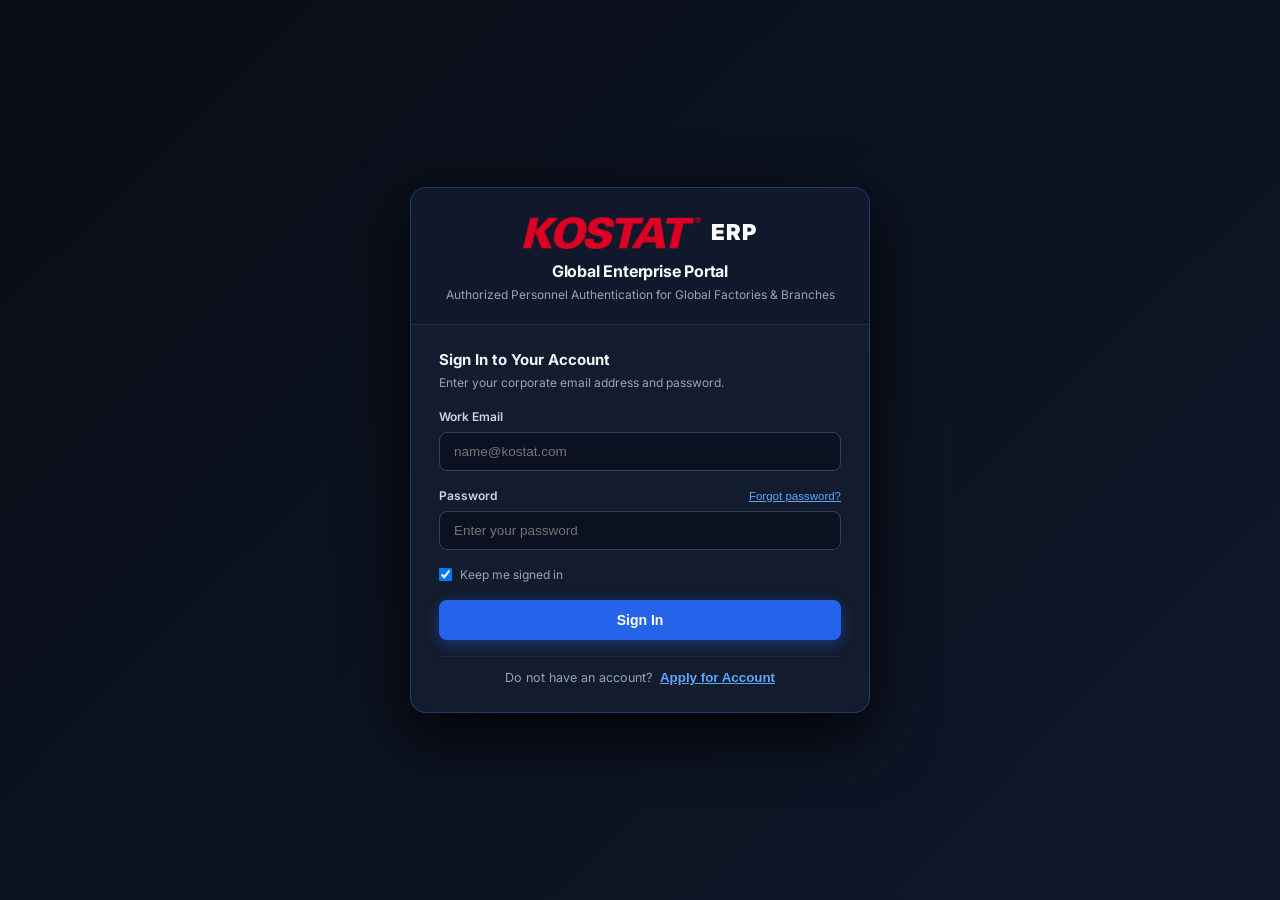
==== commit 7002d987: "Deploy KOSTAT ERP Mobile WebApp v1.0.197" ====
--- a/index.html
+++ b/index.html
@@ -416,7 +416,7 @@
                               <th>국가</th>
                               <th>아이템</th>
                               <th>P/N</th>
-                              <th>진행 Type</th>
+                              <th>진행 상황</th>
                               <th>PO/견적번호</th>
                               <th>일정/승인</th>
                             </tr>
--- a/app.css
+++ b/app.css
@@ -5644,6 +5644,7 @@
 .cat-status-pill.close { background: rgba(34, 197, 94, 0.18); color: #86efac; border: 1px solid rgba(34, 197, 94, 0.3); }
 .cat-status-pill.in-progress { background: rgba(59, 130, 246, 0.18); color: #93c5fd; border: 1px solid rgba(59, 130, 246, 0.3); }
 .cat-status-pill.hold { background: rgba(234, 179, 8, 0.18); color: #fde047; border: 1px solid rgba(234, 179, 8, 0.3); }
+.cat-status-pill.mass-prod { background: rgba(168, 85, 247, 0.18); color: #d8b4fe; border: 1px solid rgba(168, 85, 247, 0.3); }
 .cat-status-pill.new { background: rgba(168, 85, 247, 0.18); color: #d8b4fe; border: 1px solid rgba(168, 85, 247, 0.3); }
 
 .cat-sales-card-item {
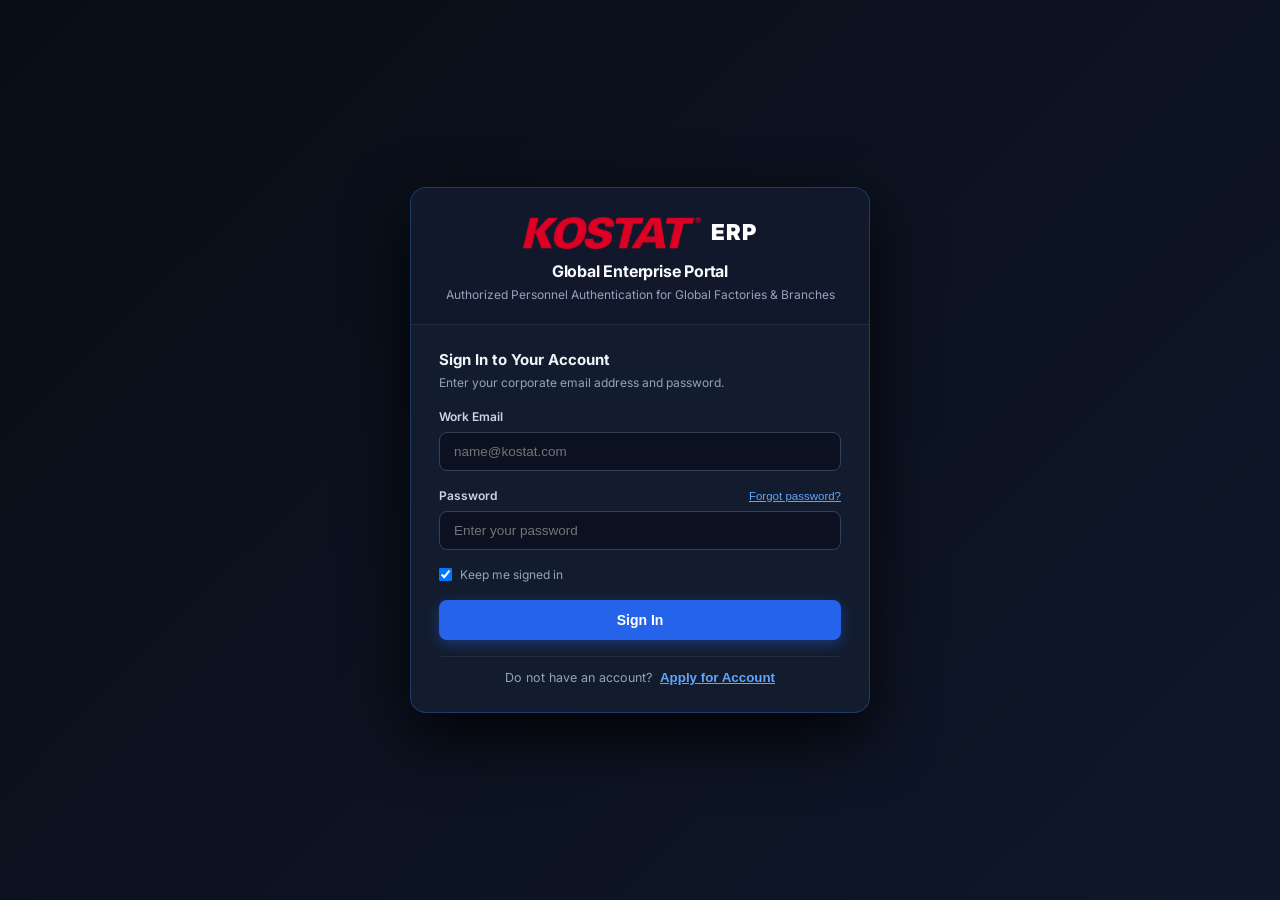
==== commit f7312e0f: "Deploy KOSTAT ERP Mobile WebApp v1.0.198" ====
--- a/index.html
+++ b/index.html
@@ -14,7 +14,7 @@
   <meta name="apple-mobile-web-app-title" content="KOSTAT ERP">
   <link rel="apple-touch-icon" href="icon.png">
   
-  <link rel="stylesheet" href="app.css?v=1.0.197" />
+  <link rel="stylesheet" href="app.css?v=1.0.198" />
   <!-- Google Fonts: Inter & Noto Sans KR -->
   <link rel="preconnect" href="https://fonts.googleapis.com">
   <link rel="preconnect" href="https://fonts.gstatic.com" crossorigin>
@@ -788,14 +788,14 @@
             <span class="count-badge" id="salesNotesStatusBadge">프로젝트 &middot; 샘플 &middot; 품질 이슈 &middot; 영업보고</span>
           </div>
           <div class="viewer-tools">
-            <a href="weekly_report_prototype.html?v=1.0.197_w39&mode=sales" target="_blank" class="action-btn-sm primary" style="text-decoration:none; padding:5px 12px; font-size:12px; display:inline-flex; align-items:center; gap:5px; font-weight:600;">
+            <a href="weekly_report_prototype.html?v=1.0.198_w39&mode=sales" target="_blank" class="action-btn-sm primary" style="text-decoration:none; padding:5px 12px; font-size:12px; display:inline-flex; align-items:center; gap:5px; font-weight:600;">
               전체화면 새 창 열기
               <svg width="12" height="12" viewBox="0 0 24 24" fill="none" stroke="currentColor" stroke-width="2"><path d="M18 13v6a2 2 0 0 1-2 2H5a2 2 0 0 1-2-2V8a2 2 0 0 1 2-2h6"/><polyline points="15 3 21 3 21 9"/><line x1="10" y1="14" x2="21" y2="3"/></svg>
             </a>
           </div>
         </div>
         <div style="width:100%; height:calc(100% - 55px); overflow:hidden;">
-          <iframe id="salesNotesIframe" src="weekly_report_prototype.html?v=1.0.197_w39&mode=sales" style="width:100%; height:100%; border:none;" title="영업사항"></iframe>
+          <iframe id="salesNotesIframe" src="weekly_report_prototype.html?v=1.0.198_w39&mode=sales" style="width:100%; height:100%; border:none;" title="영업사항"></iframe>
         </div>
       </div>
 
@@ -1002,7 +1002,7 @@
                     <th style="position:sticky;top:0;z-index:2;background:var(--bg-card);padding:8px 6px;text-align:right;">입고</th>
                     <th style="position:sticky;top:0;z-index:2;background:var(--bg-card);padding:8px 6px;text-align:right;">출고</th>
                     <th style="position:sticky;top:0;z-index:2;background:var(--bg-card);padding:8px 6px;text-align:right;">출하대기</th>
-                    <th style="position:sticky;top:0;z-index:2;background:var(--bg-card);padding:8px 6px;text-align:right;color:var(--primary);font-weight:700;">양품재고</th>
+                    <th id="thVnGoodStock" style="position:sticky;top:0;z-index:2;background:var(--bg-card);padding:8px 6px;text-align:right;color:var(--primary);font-weight:700;">양품재고</th>
                   </tr>
                 </thead>
                 <tbody id="vietnamStockTbody">
@@ -1822,7 +1822,7 @@
                     <h4>주간보고서</h4>
                   </div>
                   <div style="display:flex; gap:8px; align-items:center;">
-                    <a href="weekly_report_prototype.html?v=1.0.197_w39" target="_blank" class="action-btn-sm primary" style="text-decoration:none; padding:5px 12px; font-size:12px; display:inline-flex; align-items:center; gap:5px; font-weight:600;">
+                    <a href="weekly_report_prototype.html?v=1.0.198_w39" target="_blank" class="action-btn-sm primary" style="text-decoration:none; padding:5px 12px; font-size:12px; display:inline-flex; align-items:center; gap:5px; font-weight:600;">
                       전체화면 새 창 열기
                       <svg width="12" height="12" viewBox="0 0 24 24" fill="none" stroke="currentColor" stroke-width="2"><path d="M18 13v6a2 2 0 0 1-2 2H5a2 2 0 0 1-2-2V8a2 2 0 0 1 2-2h6"/><polyline points="15 3 21 3 21 9"/><line x1="10" y1="14" x2="21" y2="3"/></svg>
                     </a>
@@ -1835,7 +1835,7 @@
                   
                   <!-- 워크스페이스 임베드 컨테이너 -->
                   <div style="width:100%; height:840px; border-radius:8px; overflow:hidden; border:1px solid var(--border-color); background:var(--bg-secondary);">
-                    <iframe src="weekly_report_prototype.html?v=1.0.197_w39" style="width:100%; height:100%; border:none;" title="주간보고서"></iframe>
+                    <iframe src="weekly_report_prototype.html?v=1.0.198_w39" style="width:100%; height:100%; border:none;" title="주간보고서"></iframe>
                   </div>
                 </div>
               </div>
@@ -1965,7 +1965,7 @@
         <div class="setting-item">
           <label id="lblSettingVer">앱 버전 정보:</label>
           <div class="version-box">
-            <span><span id="lblCurrentVerPrefix">현재 버전:</span> <strong id="currentAppVersion">v1.0.197</strong></span>
+            <span><span id="lblCurrentVerPrefix">현재 버전:</span> <strong id="currentAppVersion">v1.0.198</strong></span>
             <button class="action-btn-sm" id="btnCheckAppUpdate">업데이트 확인</button>
           </div>
           <div class="update-status-msg" id="updateStatusMsg"></div>
@@ -3015,14 +3015,14 @@
   <script src="https://www.gstatic.com/firebasejs/10.8.0/firebase-app-compat.js"></script>
   <script src="https://www.gstatic.com/firebasejs/10.8.0/firebase-auth-compat.js"></script>
   <script src="https://www.gstatic.com/firebasejs/10.8.0/firebase-firestore-compat.js"></script>
-  <script src="firebase_config.js?v=1.0.197"></script>
-  <script src="weekly_live_sync.js?v=1.0.197"></script>
+  <script src="firebase_config.js?v=1.0.198"></script>
+  <script src="weekly_live_sync.js?v=1.0.198"></script>
 
   <!-- 보안 인증 기반 동적 데이터 로더 (미인증 시 데이터 로드 차단) -->
-  <script src="xlsx.full.min.js?v=1.0.197"></script>
-  <script src="exceljs.min.js?v=1.0.197"></script>
-  <script src="updater.js?v=1.0.197"></script>
-  <script src="app.js?v=1.0.197"></script>
+  <script src="xlsx.full.min.js?v=1.0.198"></script>
+  <script src="exceljs.min.js?v=1.0.198"></script>
+  <script src="updater.js?v=1.0.198"></script>
+  <script src="app.js?v=1.0.198"></script>
   
   <!-- Service Worker Registration for PWA Offline Mode -->
   <script>
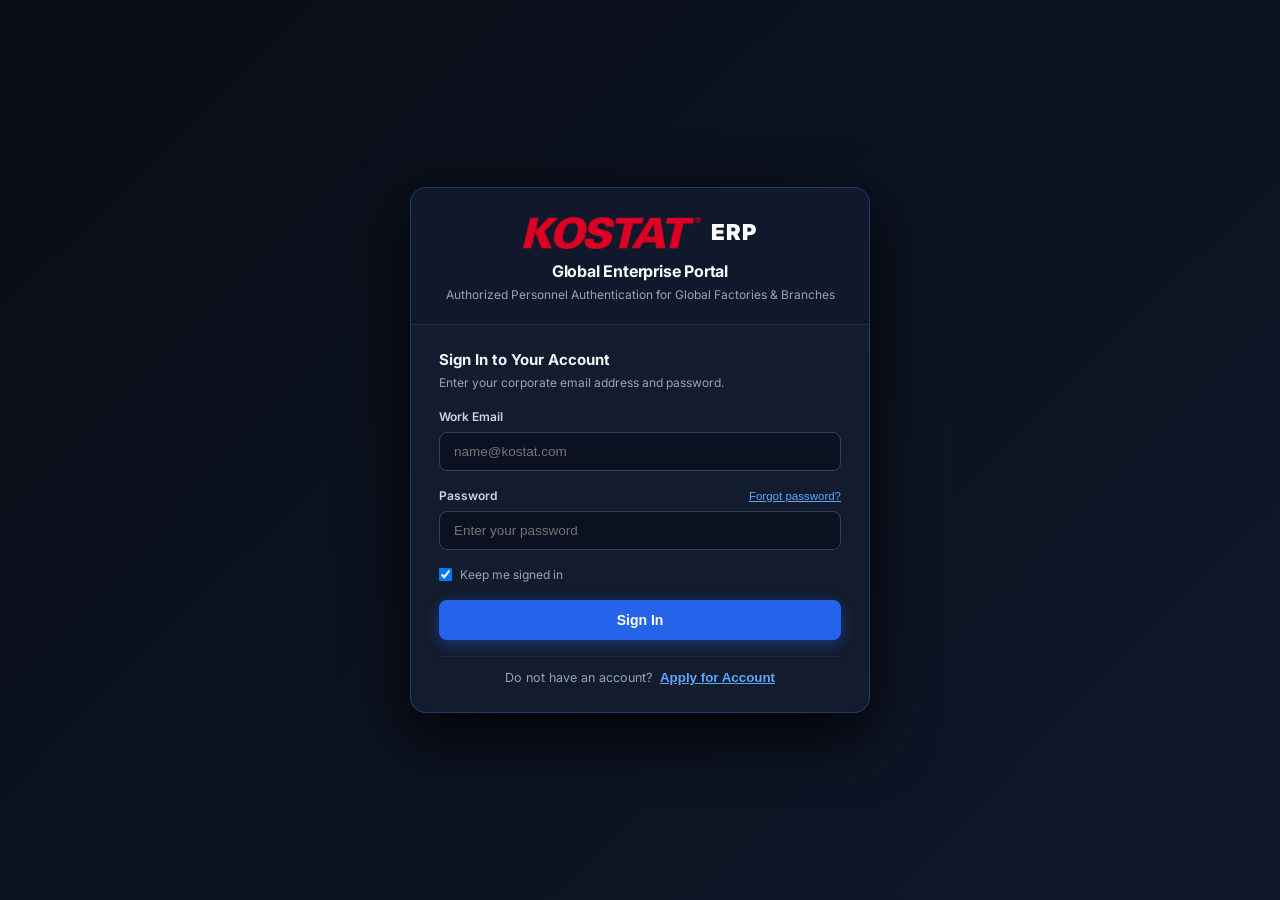
==== commit 6041e887: "Deploy KOSTAT ERP Mobile WebApp v1.0.198" ====
--- a/index.html
+++ b/index.html
@@ -603,7 +603,7 @@
                       <svg viewBox="0 0 24 24" width="14" height="14" fill="none" stroke="currentColor" stroke-width="2.5"><polyline points="15 18 9 12 15 6"></polyline></svg>
                       <span class="cat-back-home-text">홈 대시보드</span>
                     </button>
-                    <h3 class="cat-subview-title" id="catSubTitleTodos">할일 플로우보드 센터</h3>
+                    <h3 class="cat-subview-title" id="catSubTitleTodos">할일 관리 센터</h3>
                   </div>
                   <div class="cat-filter-tabs">
                     <button class="cat-filter-tab active" data-todo-filter="all" onclick="setCatTodoFilter('all', this)"><span id="catTabTodoTextAll">전체</span> (<span id="catStatTodoAll">0</span>)</button>
@@ -613,8 +613,8 @@
                   </div>
                 </div>
 
-                <!-- 할일 신규 등록 바 (Notion New Page Quick Bar) -->
-                <div class="cat-subview-toolbar" style="display:flex; gap:8px; align-items:center; flex-wrap:wrap;">
+                <!-- 할일 신규 등록 바 (비노출 유지: 호환성 보장) -->
+                <div class="cat-subview-toolbar" id="catManageTodoToolbar" style="display:none;">
                   <input type="date" id="catManageTodoDate" class="cat-todo-input" style="max-width:140px;">
                   <select id="catManageTodoLaneSelect" class="cat-todo-input" style="max-width:160px;">
                     <option value="not_started">시작 전 (Not started)</option>
@@ -639,7 +639,7 @@
                   <div class="notion-top-toolbar">
                     <div class="notion-db-title-wrap">
                       <span class="notion-drag-handle">+ ::</span>
-                      <span class="notion-db-title" id="catManageTodoListTitle" contenteditable="true" onblur="saveNotionBoardTitle(this.textContent)">업무 보드</span>
+                      <span class="notion-db-title" id="catManageTodoListTitle" contenteditable="true" onblur="saveNotionBoardTitle(this.textContent)" onkeydown="if(event.key==='Enter'){event.preventDefault();this.blur();}" title="이름 수정">할일 목록</span>
                     </div>
                     <div class="notion-toolbar-actions">
                       <div class="flowboard-controls-wrapper">
@@ -780,11 +780,11 @@
           </div>
         </div>
       </div>
-      <!-- 2-2. 영업사항 (Sales Matters) 뷰 -->
+      <!-- 2-2. 영업사항 (Sales Status) 뷰 -->
       <div class="viewer-content-card" id="viewSalesNotes" style="display:none; padding:0; height:100%; overflow:hidden;">
         <div class="viewer-card-header" style="padding:12px 16px 8px; margin-bottom:0; flex-shrink:0;">
           <div class="viewer-title-group">
-            <h3 id="salesNotesTitle">영업사항 (Sales Matters)</h3>
+            <h3 id="salesNotesTitle">영업사항 (Sales Status)</h3>
             <span class="count-badge" id="salesNotesStatusBadge">프로젝트 &middot; 샘플 &middot; 품질 이슈 &middot; 영업보고</span>
           </div>
           <div class="viewer-tools">
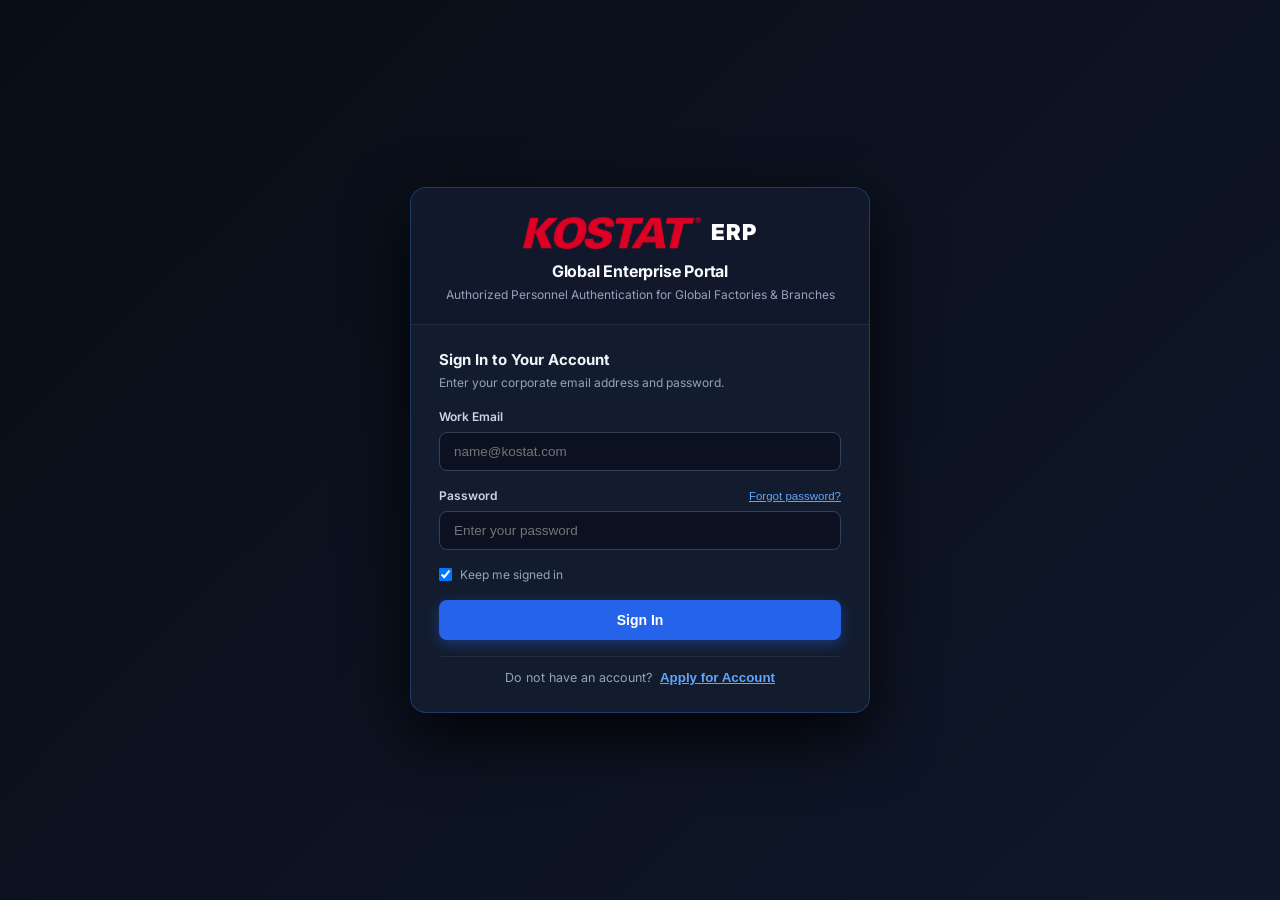
==== commit 019af73c: "Deploy KOSTAT ERP Mobile WebApp v1.0.199" ====
--- a/index.html
+++ b/index.html
@@ -14,7 +14,7 @@
   <meta name="apple-mobile-web-app-title" content="KOSTAT ERP">
   <link rel="apple-touch-icon" href="icon.png">
   
-  <link rel="stylesheet" href="app.css?v=1.0.198" />
+  <link rel="stylesheet" href="app.css?v=1.0.199" />
   <!-- Google Fonts: Inter & Noto Sans KR -->
   <link rel="preconnect" href="https://fonts.googleapis.com">
   <link rel="preconnect" href="https://fonts.gstatic.com" crossorigin>
@@ -788,14 +788,14 @@
             <span class="count-badge" id="salesNotesStatusBadge">프로젝트 &middot; 샘플 &middot; 품질 이슈 &middot; 영업보고</span>
           </div>
           <div class="viewer-tools">
-            <a href="weekly_report_prototype.html?v=1.0.198_w39&mode=sales" target="_blank" class="action-btn-sm primary" style="text-decoration:none; padding:5px 12px; font-size:12px; display:inline-flex; align-items:center; gap:5px; font-weight:600;">
+            <a href="weekly_report_prototype.html?v=1.0.199_w39&mode=sales" target="_blank" class="action-btn-sm primary" style="text-decoration:none; padding:5px 12px; font-size:12px; display:inline-flex; align-items:center; gap:5px; font-weight:600;">
               전체화면 새 창 열기
               <svg width="12" height="12" viewBox="0 0 24 24" fill="none" stroke="currentColor" stroke-width="2"><path d="M18 13v6a2 2 0 0 1-2 2H5a2 2 0 0 1-2-2V8a2 2 0 0 1 2-2h6"/><polyline points="15 3 21 3 21 9"/><line x1="10" y1="14" x2="21" y2="3"/></svg>
             </a>
           </div>
         </div>
         <div style="width:100%; height:calc(100% - 55px); overflow:hidden;">
-          <iframe id="salesNotesIframe" src="weekly_report_prototype.html?v=1.0.198_w39&mode=sales" style="width:100%; height:100%; border:none;" title="영업사항"></iframe>
+          <iframe id="salesNotesIframe" src="weekly_report_prototype.html?v=1.0.199_w39&mode=sales" style="width:100%; height:100%; border:none;" title="영업사항"></iframe>
         </div>
       </div>
 
@@ -1822,7 +1822,7 @@
                     <h4>주간보고서</h4>
                   </div>
                   <div style="display:flex; gap:8px; align-items:center;">
-                    <a href="weekly_report_prototype.html?v=1.0.198_w39" target="_blank" class="action-btn-sm primary" style="text-decoration:none; padding:5px 12px; font-size:12px; display:inline-flex; align-items:center; gap:5px; font-weight:600;">
+                    <a href="weekly_report_prototype.html?v=1.0.199_w39" target="_blank" class="action-btn-sm primary" style="text-decoration:none; padding:5px 12px; font-size:12px; display:inline-flex; align-items:center; gap:5px; font-weight:600;">
                       전체화면 새 창 열기
                       <svg width="12" height="12" viewBox="0 0 24 24" fill="none" stroke="currentColor" stroke-width="2"><path d="M18 13v6a2 2 0 0 1-2 2H5a2 2 0 0 1-2-2V8a2 2 0 0 1 2-2h6"/><polyline points="15 3 21 3 21 9"/><line x1="10" y1="14" x2="21" y2="3"/></svg>
                     </a>
@@ -1835,7 +1835,7 @@
                   
                   <!-- 워크스페이스 임베드 컨테이너 -->
                   <div style="width:100%; height:840px; border-radius:8px; overflow:hidden; border:1px solid var(--border-color); background:var(--bg-secondary);">
-                    <iframe src="weekly_report_prototype.html?v=1.0.198_w39" style="width:100%; height:100%; border:none;" title="주간보고서"></iframe>
+                    <iframe src="weekly_report_prototype.html?v=1.0.199_w39" style="width:100%; height:100%; border:none;" title="주간보고서"></iframe>
                   </div>
                 </div>
               </div>
@@ -1965,7 +1965,7 @@
         <div class="setting-item">
           <label id="lblSettingVer">앱 버전 정보:</label>
           <div class="version-box">
-            <span><span id="lblCurrentVerPrefix">현재 버전:</span> <strong id="currentAppVersion">v1.0.198</strong></span>
+            <span><span id="lblCurrentVerPrefix">현재 버전:</span> <strong id="currentAppVersion">v1.0.199</strong></span>
             <button class="action-btn-sm" id="btnCheckAppUpdate">업데이트 확인</button>
           </div>
           <div class="update-status-msg" id="updateStatusMsg"></div>
@@ -3015,14 +3015,14 @@
   <script src="https://www.gstatic.com/firebasejs/10.8.0/firebase-app-compat.js"></script>
   <script src="https://www.gstatic.com/firebasejs/10.8.0/firebase-auth-compat.js"></script>
   <script src="https://www.gstatic.com/firebasejs/10.8.0/firebase-firestore-compat.js"></script>
-  <script src="firebase_config.js?v=1.0.198"></script>
-  <script src="weekly_live_sync.js?v=1.0.198"></script>
+  <script src="firebase_config.js?v=1.0.199"></script>
+  <script src="weekly_live_sync.js?v=1.0.199"></script>
 
   <!-- 보안 인증 기반 동적 데이터 로더 (미인증 시 데이터 로드 차단) -->
-  <script src="xlsx.full.min.js?v=1.0.198"></script>
-  <script src="exceljs.min.js?v=1.0.198"></script>
-  <script src="updater.js?v=1.0.198"></script>
-  <script src="app.js?v=1.0.198"></script>
+  <script src="xlsx.full.min.js?v=1.0.199"></script>
+  <script src="exceljs.min.js?v=1.0.199"></script>
+  <script src="updater.js?v=1.0.199"></script>
+  <script src="app.js?v=1.0.199"></script>
   
   <!-- Service Worker Registration for PWA Offline Mode -->
   <script>
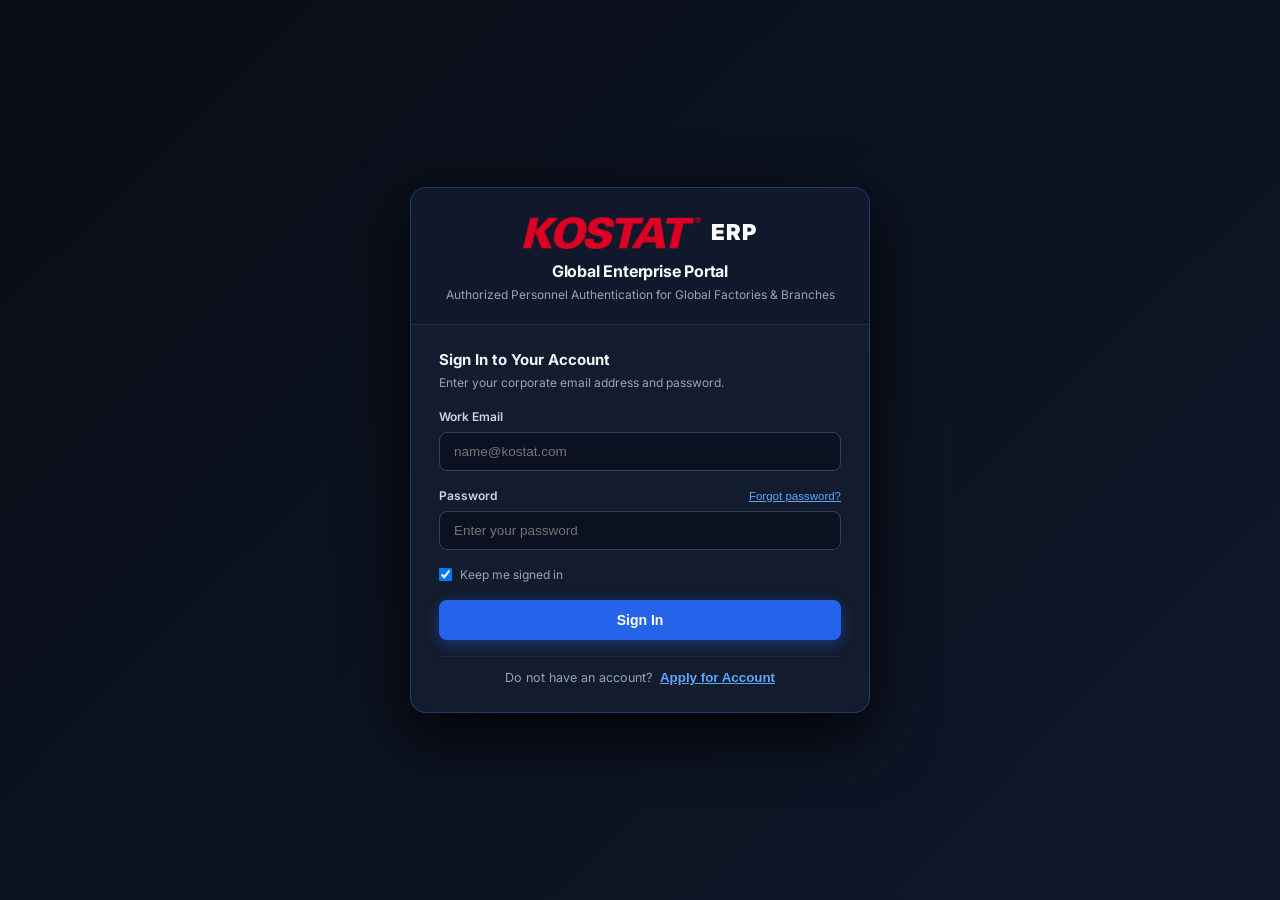
==== commit 35b53a4c: "Deploy KOSTAT ERP Mobile WebApp v1.0.200" ====
--- a/index.html
+++ b/index.html
@@ -14,7 +14,7 @@
   <meta name="apple-mobile-web-app-title" content="KOSTAT ERP">
   <link rel="apple-touch-icon" href="icon.png">
   
-  <link rel="stylesheet" href="app.css?v=1.0.199" />
+  <link rel="stylesheet" href="app.css?v=1.0.200" />
   <!-- Google Fonts: Inter & Noto Sans KR -->
   <link rel="preconnect" href="https://fonts.googleapis.com">
   <link rel="preconnect" href="https://fonts.gstatic.com" crossorigin>
@@ -788,14 +788,14 @@
             <span class="count-badge" id="salesNotesStatusBadge">프로젝트 &middot; 샘플 &middot; 품질 이슈 &middot; 영업보고</span>
           </div>
           <div class="viewer-tools">
-            <a href="weekly_report_prototype.html?v=1.0.199_w39&mode=sales" target="_blank" class="action-btn-sm primary" style="text-decoration:none; padding:5px 12px; font-size:12px; display:inline-flex; align-items:center; gap:5px; font-weight:600;">
+            <a href="weekly_report_prototype.html?v=1.0.200_w39&mode=sales" target="_blank" class="action-btn-sm primary" style="text-decoration:none; padding:5px 12px; font-size:12px; display:inline-flex; align-items:center; gap:5px; font-weight:600;">
               전체화면 새 창 열기
               <svg width="12" height="12" viewBox="0 0 24 24" fill="none" stroke="currentColor" stroke-width="2"><path d="M18 13v6a2 2 0 0 1-2 2H5a2 2 0 0 1-2-2V8a2 2 0 0 1 2-2h6"/><polyline points="15 3 21 3 21 9"/><line x1="10" y1="14" x2="21" y2="3"/></svg>
             </a>
           </div>
         </div>
         <div style="width:100%; height:calc(100% - 55px); overflow:hidden;">
-          <iframe id="salesNotesIframe" src="weekly_report_prototype.html?v=1.0.199_w39&mode=sales" style="width:100%; height:100%; border:none;" title="영업사항"></iframe>
+          <iframe id="salesNotesIframe" src="weekly_report_prototype.html?v=1.0.200_w39&mode=sales" style="width:100%; height:100%; border:none;" title="영업사항"></iframe>
         </div>
       </div>
 
@@ -1822,7 +1822,7 @@
                     <h4>주간보고서</h4>
                   </div>
                   <div style="display:flex; gap:8px; align-items:center;">
-                    <a href="weekly_report_prototype.html?v=1.0.199_w39" target="_blank" class="action-btn-sm primary" style="text-decoration:none; padding:5px 12px; font-size:12px; display:inline-flex; align-items:center; gap:5px; font-weight:600;">
+                    <a href="weekly_report_prototype.html?v=1.0.200_w39" target="_blank" class="action-btn-sm primary" style="text-decoration:none; padding:5px 12px; font-size:12px; display:inline-flex; align-items:center; gap:5px; font-weight:600;">
                       전체화면 새 창 열기
                       <svg width="12" height="12" viewBox="0 0 24 24" fill="none" stroke="currentColor" stroke-width="2"><path d="M18 13v6a2 2 0 0 1-2 2H5a2 2 0 0 1-2-2V8a2 2 0 0 1 2-2h6"/><polyline points="15 3 21 3 21 9"/><line x1="10" y1="14" x2="21" y2="3"/></svg>
                     </a>
@@ -1835,7 +1835,7 @@
                   
                   <!-- 워크스페이스 임베드 컨테이너 -->
                   <div style="width:100%; height:840px; border-radius:8px; overflow:hidden; border:1px solid var(--border-color); background:var(--bg-secondary);">
-                    <iframe src="weekly_report_prototype.html?v=1.0.199_w39" style="width:100%; height:100%; border:none;" title="주간보고서"></iframe>
+                    <iframe src="weekly_report_prototype.html?v=1.0.200_w39" style="width:100%; height:100%; border:none;" title="주간보고서"></iframe>
                   </div>
                 </div>
               </div>
@@ -1965,7 +1965,7 @@
         <div class="setting-item">
           <label id="lblSettingVer">앱 버전 정보:</label>
           <div class="version-box">
-            <span><span id="lblCurrentVerPrefix">현재 버전:</span> <strong id="currentAppVersion">v1.0.199</strong></span>
+            <span><span id="lblCurrentVerPrefix">현재 버전:</span> <strong id="currentAppVersion">v1.0.200</strong></span>
             <button class="action-btn-sm" id="btnCheckAppUpdate">업데이트 확인</button>
           </div>
           <div class="update-status-msg" id="updateStatusMsg"></div>
@@ -3015,14 +3015,14 @@
   <script src="https://www.gstatic.com/firebasejs/10.8.0/firebase-app-compat.js"></script>
   <script src="https://www.gstatic.com/firebasejs/10.8.0/firebase-auth-compat.js"></script>
   <script src="https://www.gstatic.com/firebasejs/10.8.0/firebase-firestore-compat.js"></script>
-  <script src="firebase_config.js?v=1.0.199"></script>
-  <script src="weekly_live_sync.js?v=1.0.199"></script>
+  <script src="firebase_config.js?v=1.0.200"></script>
+  <script src="weekly_live_sync.js?v=1.0.200"></script>
 
   <!-- 보안 인증 기반 동적 데이터 로더 (미인증 시 데이터 로드 차단) -->
-  <script src="xlsx.full.min.js?v=1.0.199"></script>
-  <script src="exceljs.min.js?v=1.0.199"></script>
-  <script src="updater.js?v=1.0.199"></script>
-  <script src="app.js?v=1.0.199"></script>
+  <script src="xlsx.full.min.js?v=1.0.200"></script>
+  <script src="exceljs.min.js?v=1.0.200"></script>
+  <script src="updater.js?v=1.0.200"></script>
+  <script src="app.js?v=1.0.200"></script>
   
   <!-- Service Worker Registration for PWA Offline Mode -->
   <script>
@@ -3035,9 +3035,10 @@
           })
           .catch(err => console.log('[PWA] Service Worker error:', err));
 
+        const hasExistingController = !!navigator.serviceWorker.controller;
         let refreshing = false;
         navigator.serviceWorker.addEventListener('controllerchange', () => {
-          if (!refreshing) {
+          if (hasExistingController && !refreshing) {
             refreshing = true;
             window.location.reload();
           }
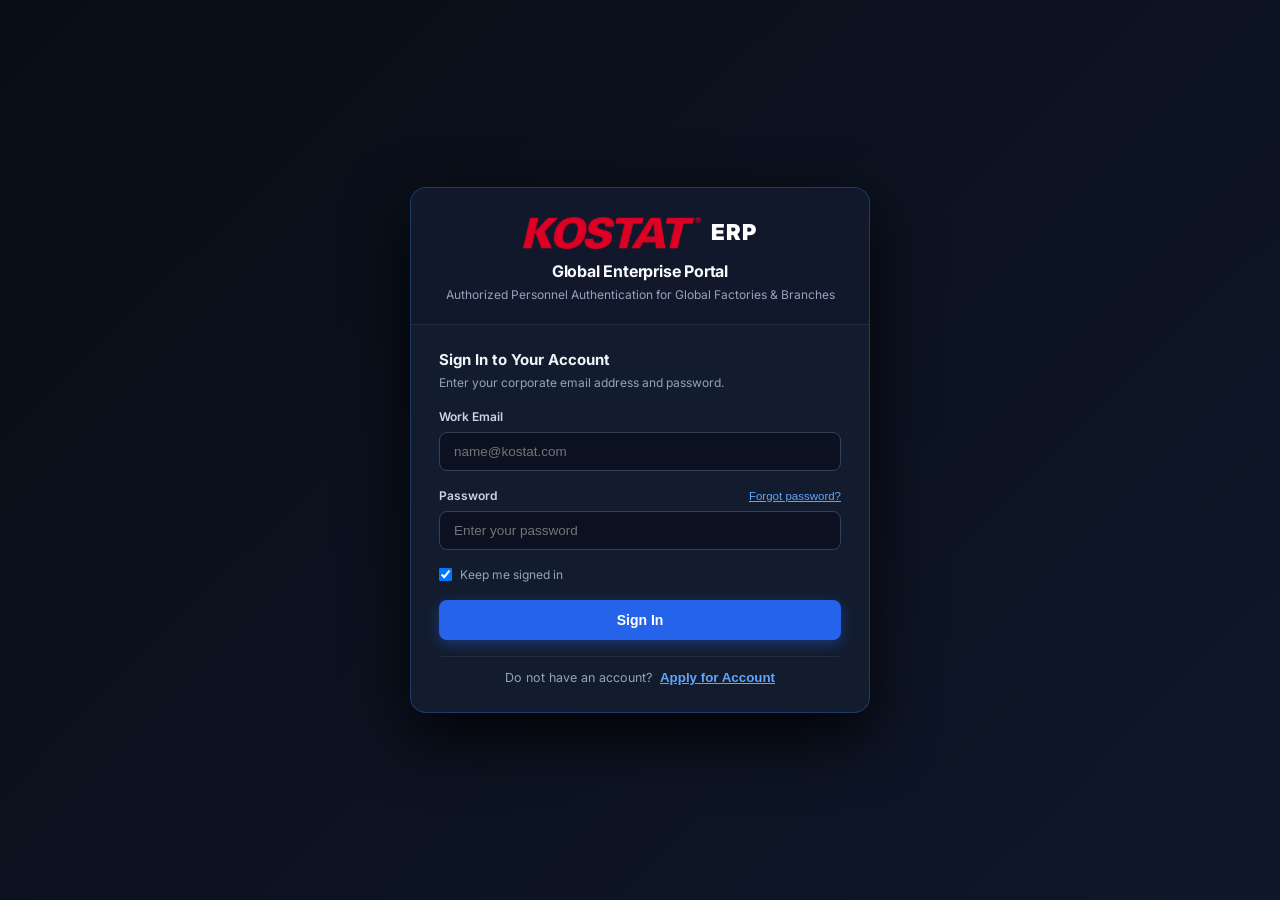
==== commit 5b3b3847: "Deploy KOSTAT ERP Mobile WebApp v1.0.200" ====
--- a/index.html
+++ b/index.html
@@ -181,7 +181,8 @@
       <!-- 서브 뷰 네비게이션 헤더 -->
       <div class="viewer-nav-bar">
         <button class="viewer-tab-btn active" data-target="viewDashboard" id="tabBtnDashboard">대시보드</button>
-        <button class="viewer-tab-btn" data-target="viewShipPlan">출하 계획</button>
+        <button class="viewer-tab-btn" data-target="viewShipPlan">PO</button>
+        <button class="viewer-tab-btn" data-target="viewShipPlanRaw" id="tabBtnShipPlanRaw">Ship Plan</button>
         <button class="viewer-tab-btn" data-target="viewQuotations">견적서</button>
         <button class="viewer-tab-btn" data-target="viewContractReviews">계약검토서</button>
         <button class="viewer-tab-btn" data-target="viewSalesNotes" id="tabBtnSalesNotes">영업사항</button>
@@ -198,7 +199,7 @@
       <div class="viewer-content-card" id="viewShipPlan" style="display:none;">
         <div class="viewer-card-header">
           <div class="viewer-title-group">
-            <h3>출하 계획 (Ship Plan)</h3>
+            <h3>PO</h3>
             <span class="count-badge" id="shipPlanStatusBadge">0건</span>
             <div class="connection-pill" id="connStatusPill" style="display:inline-flex; align-items:center;">
               <span class="status-dot online" id="statusDot"></span>
@@ -235,6 +236,74 @@
         <div class="pagination-container" id="shipPlanPagination">
           <div class="pagination-info" id="shipPlanPageInfo">0 / 0 페이지 (총 0건)</div>
           <div class="pagination-controls" id="shipPlanPageControls">
+            <!-- 동적 페이지 번호 버튼 생성 -->
+          </div>
+        </div>
+      </div>
+
+      <!-- 1-B. 출하 Raw Data (Ship Plan Raw Data) 뷰 -->
+      <div class="viewer-content-card" id="viewShipPlanRaw" style="display:none;">
+        <div class="viewer-card-header">
+          <div class="viewer-title-group">
+            <h3>Ship Plan (연도별 엑셀 원본)</h3>
+            <span class="count-badge" id="shipPlanRawStatusBadge">0건</span>
+            <div class="connection-pill" style="display:inline-flex; align-items:center;">
+              <span class="status-dot online"></span>
+              <span class="status-text" id="shipPlanRawSyncDate">사내망 연도별 출하 엑셀 원본 보관소</span>
+            </div>
+          </div>
+          <div class="viewer-tools">
+            <select id="shipPlanRawYearFilter" class="compact-select" title="연도별 필터">
+              <option value="">전체 연도</option>
+            </select>
+            <select id="shipPlanRawCategoryFilter" class="compact-select" title="월별 필터">
+              <option value="">전체 월</option>
+              <option value="12월">12월</option>
+              <option value="11월">11월</option>
+              <option value="10월">10월</option>
+              <option value="9월">9월</option>
+              <option value="8월">8월</option>
+              <option value="7월">7월</option>
+              <option value="6월">6월</option>
+              <option value="5월">5월</option>
+              <option value="4월">4월</option>
+              <option value="3월">3월</option>
+              <option value="2월">2월</option>
+              <option value="1월">1월</option>
+              <option value="전체">전체</option>
+            </select>
+            <input type="text" id="shipPlanRawSearchInput" class="compact-search" placeholder="파일명 검색..." style="width: 170px;" />
+            <select id="shipPlanRawPageSizeSelect" class="compact-select" title="페이지당 표시 건수">
+              <option value="20">20개씩</option>
+              <option value="50" selected>50개씩</option>
+              <option value="100">100개씩</option>
+            </select>
+            <button class="action-btn-sm primary" id="btnSearchShipPlanRaw">조회</button>
+            <button class="action-btn-sm" id="btnReloadShipPlanRaw">새로고침</button>
+          </div>
+        </div>
+        <div class="table-responsive-wrapper" style="border-radius: var(--radius-md) var(--radius-md) 0 0;">
+          <table class="modern-table" id="shipPlanRawTable">
+            <thead>
+              <tr>
+                <th style="width: 55px; text-align: center;">번호</th>
+                <th style="width: 85px; text-align: center;">연도</th>
+                <th style="width: 70px; text-align: center;">월</th>
+                <th>파일명 (클릭 시 다운로드)</th>
+                <th style="width: 95px; text-align: right;">파일 크기</th>
+                <th style="width: 150px; text-align: center;">최종 수정일</th>
+                <th style="width: 140px; text-align: center;">작업</th>
+              </tr>
+            </thead>
+            <tbody id="shipPlanRawTbody">
+              <tr><td colspan="7" class="text-center py-4">Ship Plan 데이터를 불러오는 중입니다...</td></tr>
+            </tbody>
+          </table>
+        </div>
+        <!-- 출하 Raw Data 하단 페이지네이션 컨트롤러 -->
+        <div class="pagination-container" id="shipPlanRawPagination">
+          <div class="pagination-info" id="shipPlanRawPageInfo">0 / 0 페이지 (총 0건)</div>
+          <div class="pagination-controls" id="shipPlanRawPageControls">
             <!-- 동적 페이지 번호 버튼 생성 -->
           </div>
         </div>
@@ -3022,6 +3091,7 @@
   <script src="xlsx.full.min.js?v=1.0.200"></script>
   <script src="exceljs.min.js?v=1.0.200"></script>
   <script src="updater.js?v=1.0.200"></script>
+  <script src="data/shipplan_raw_data.js?v=1.0.200"></script>
   <script src="app.js?v=1.0.200"></script>
   
   <!-- Service Worker Registration for PWA Offline Mode -->
